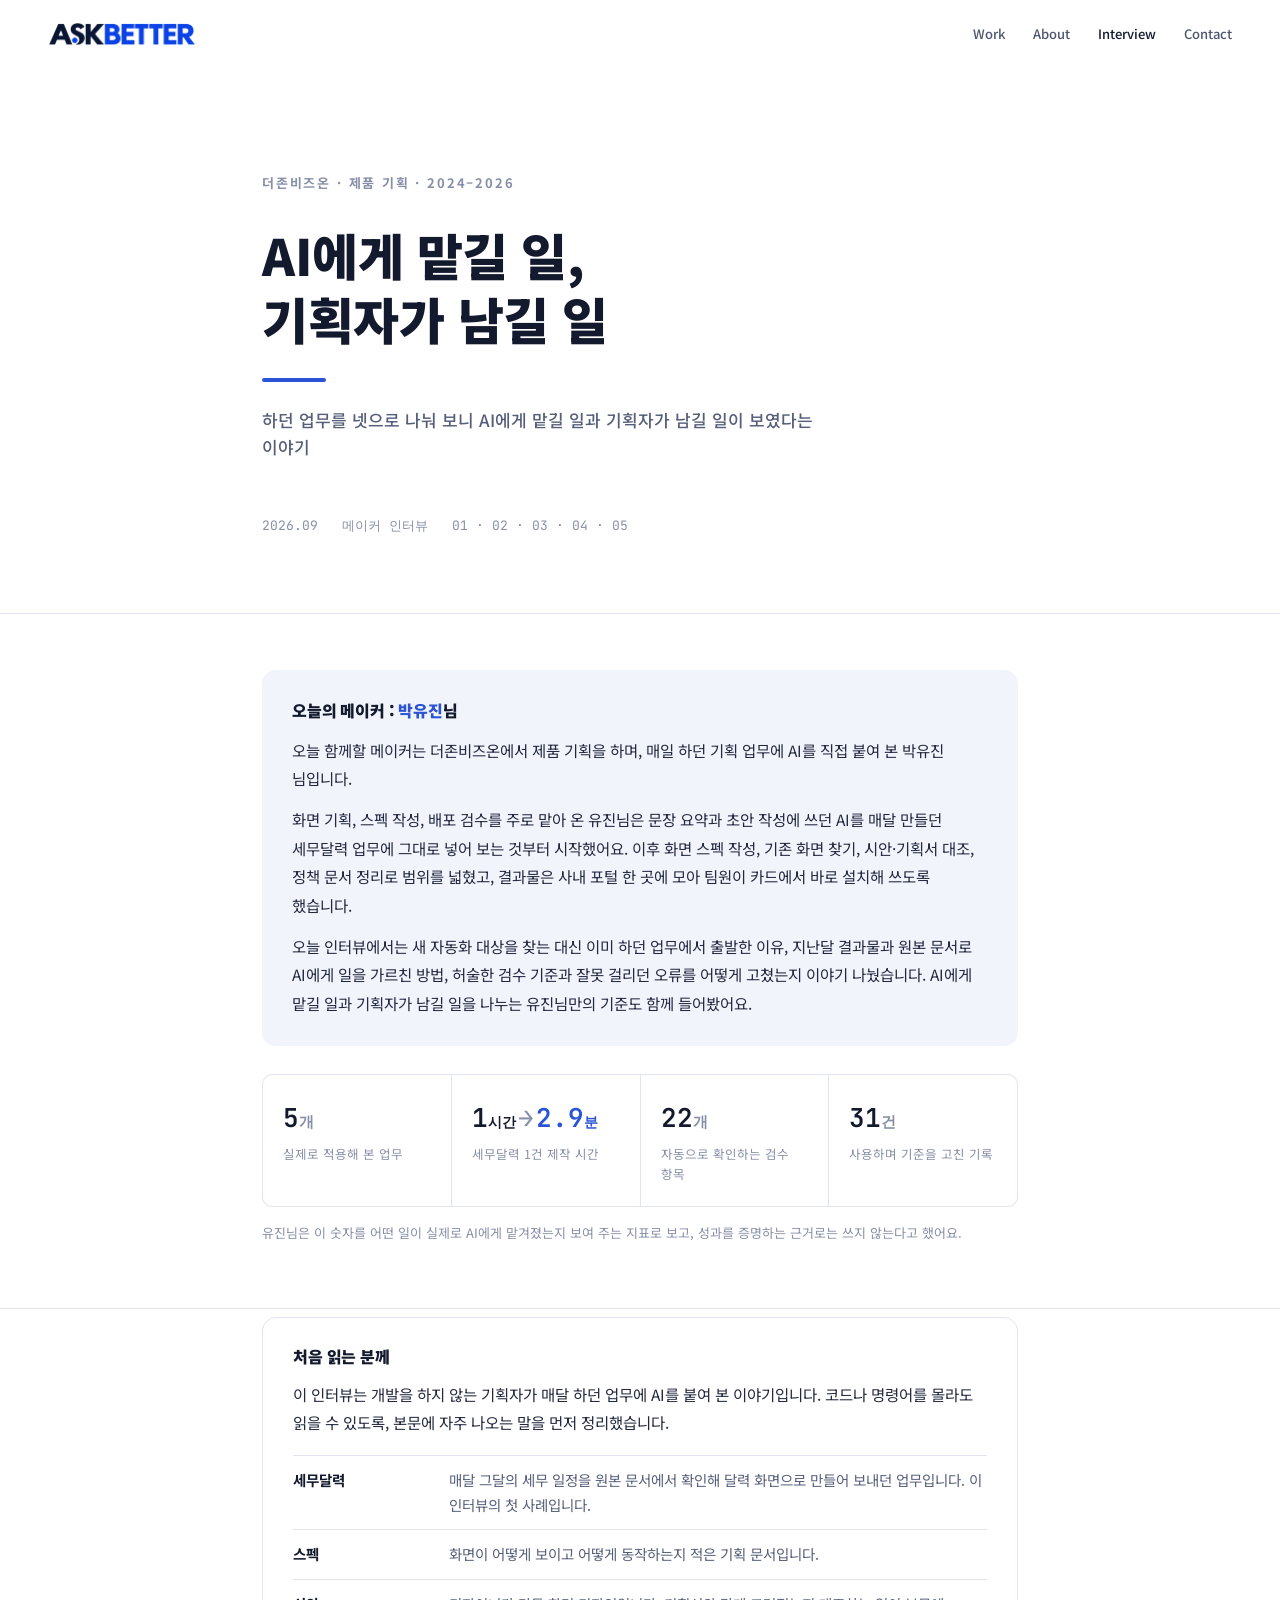
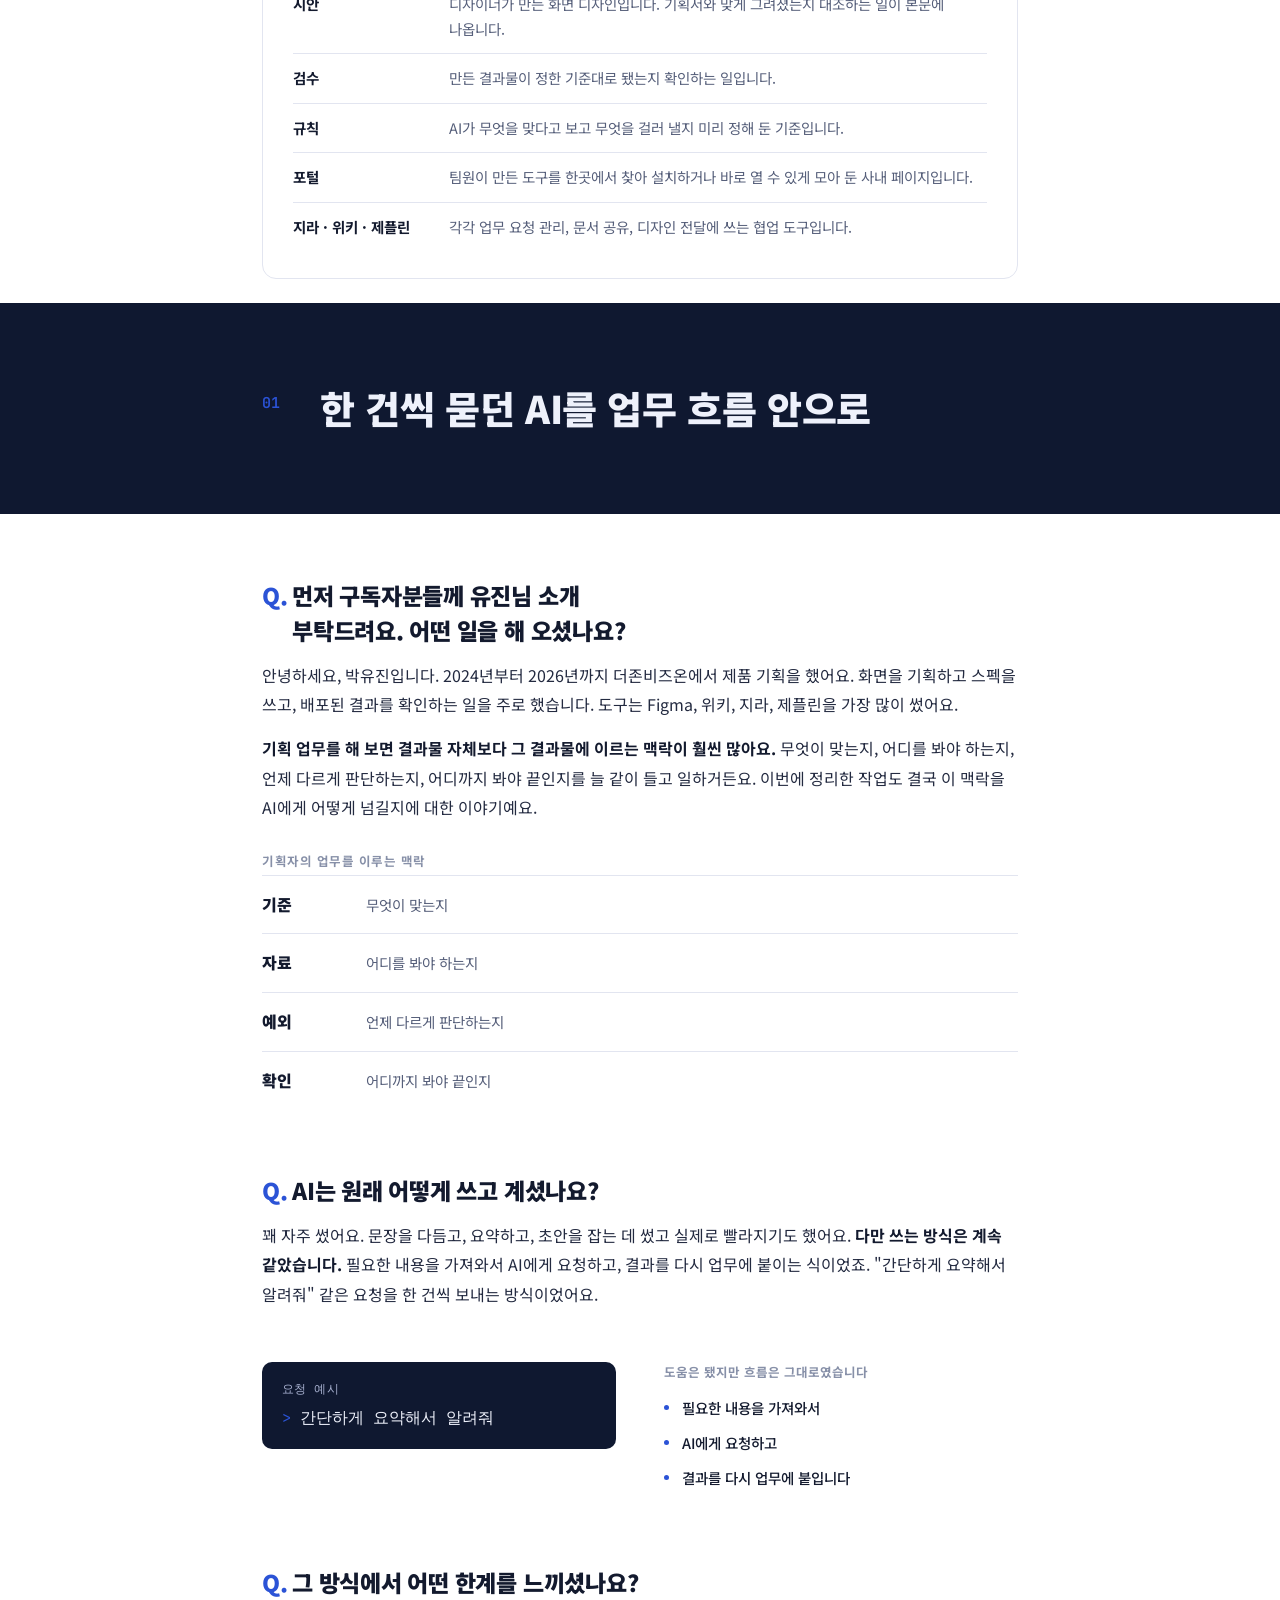
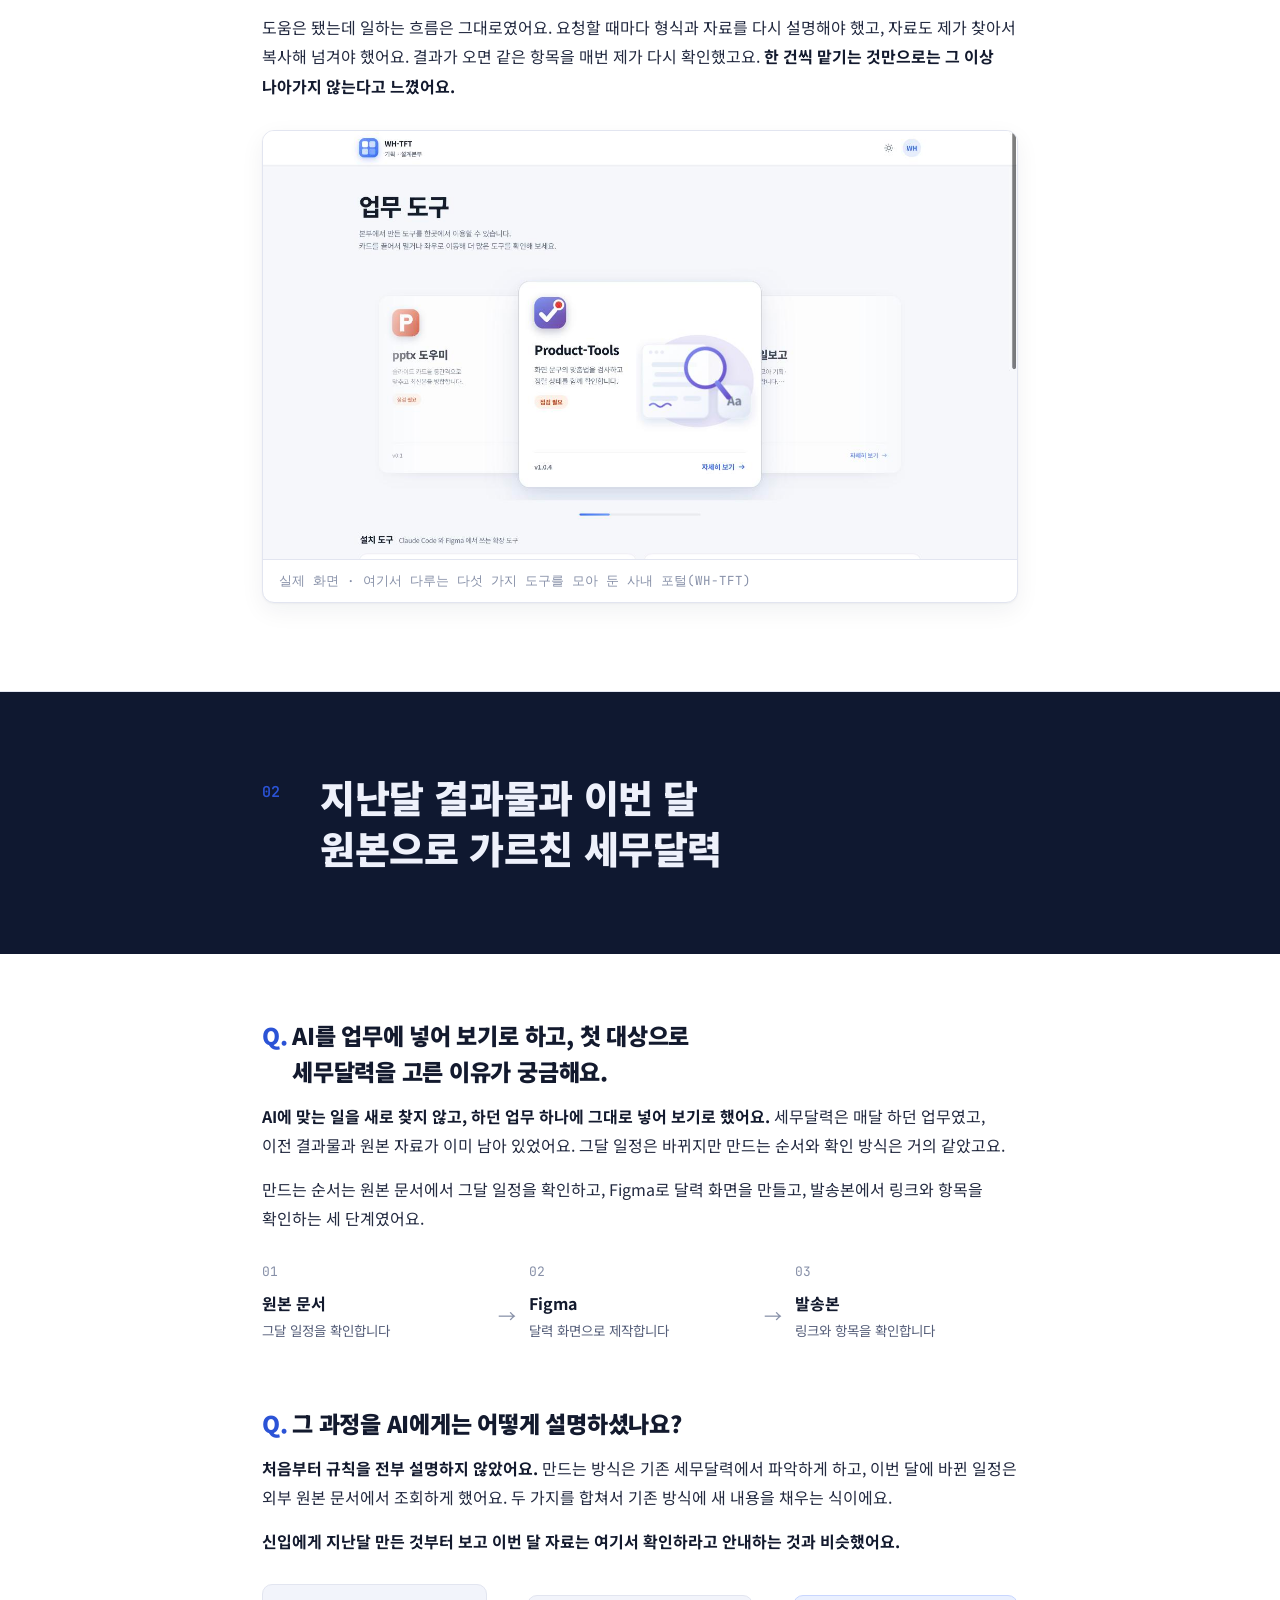
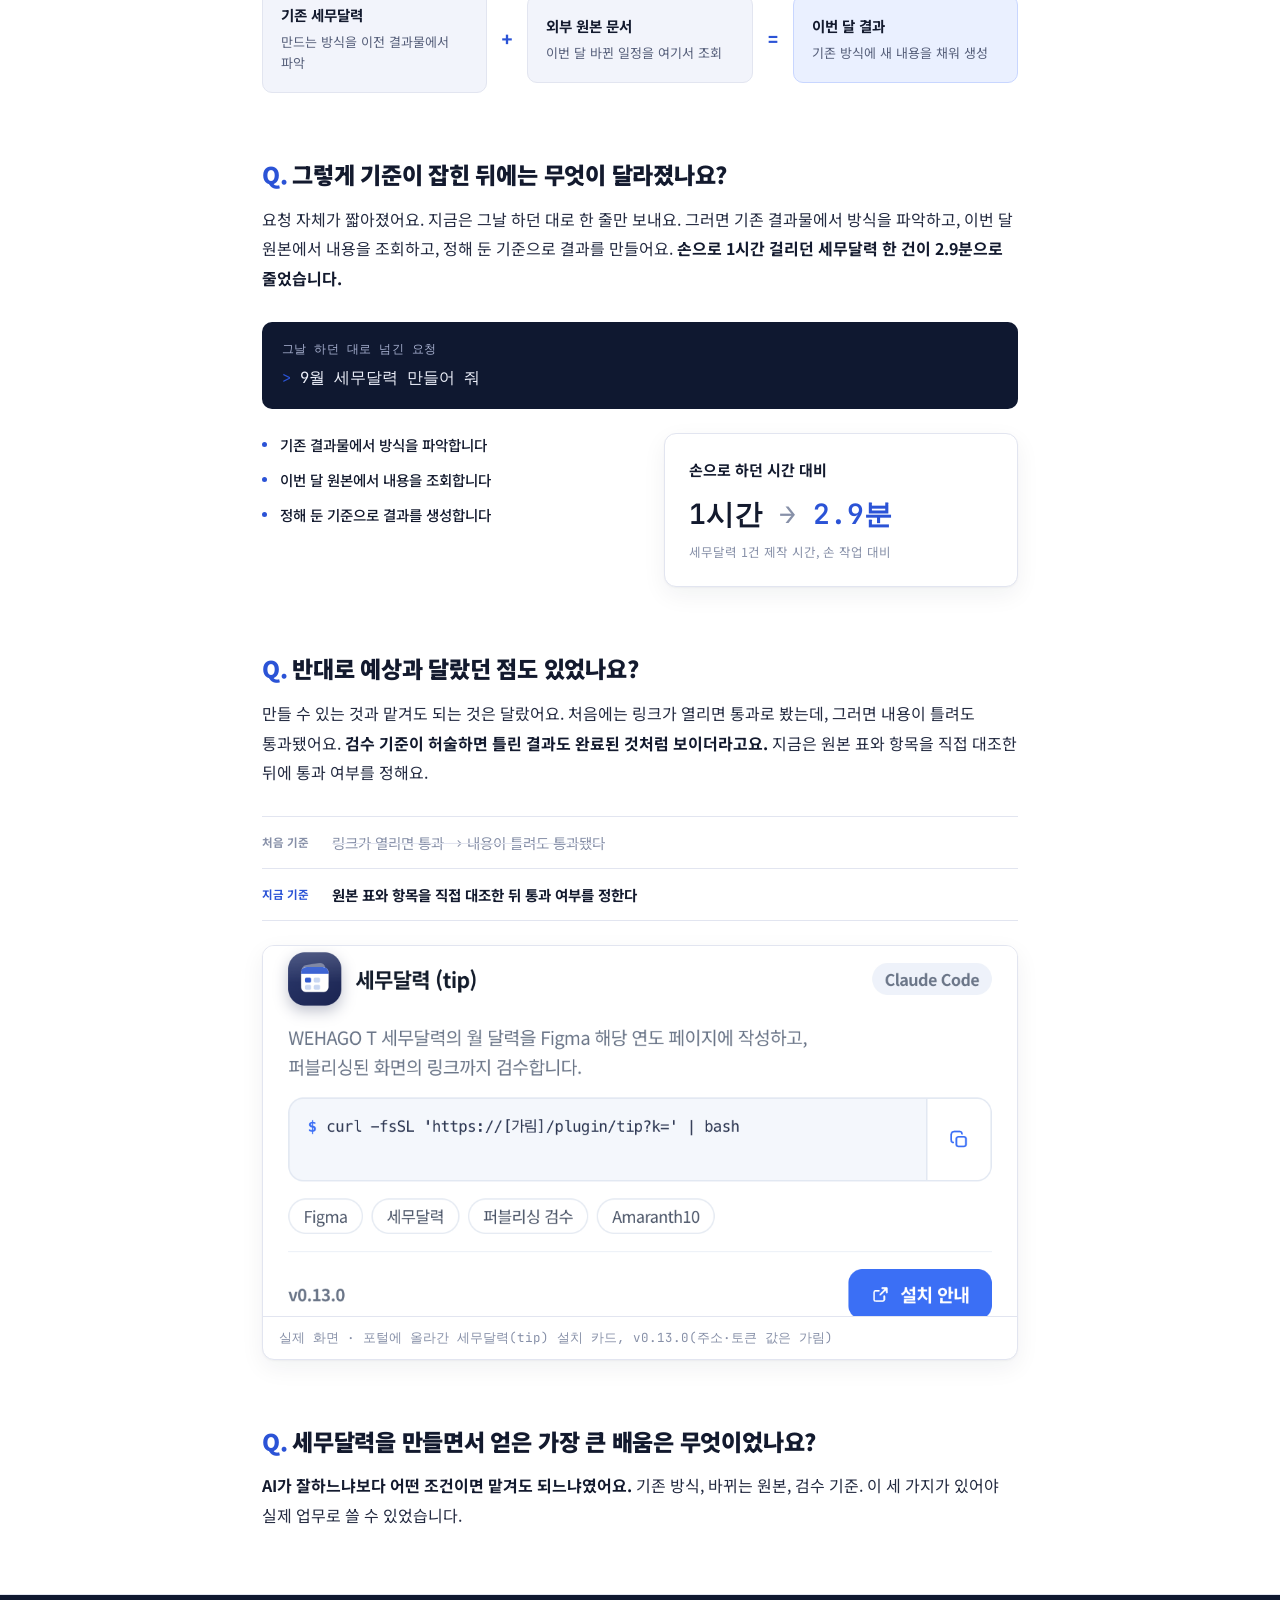
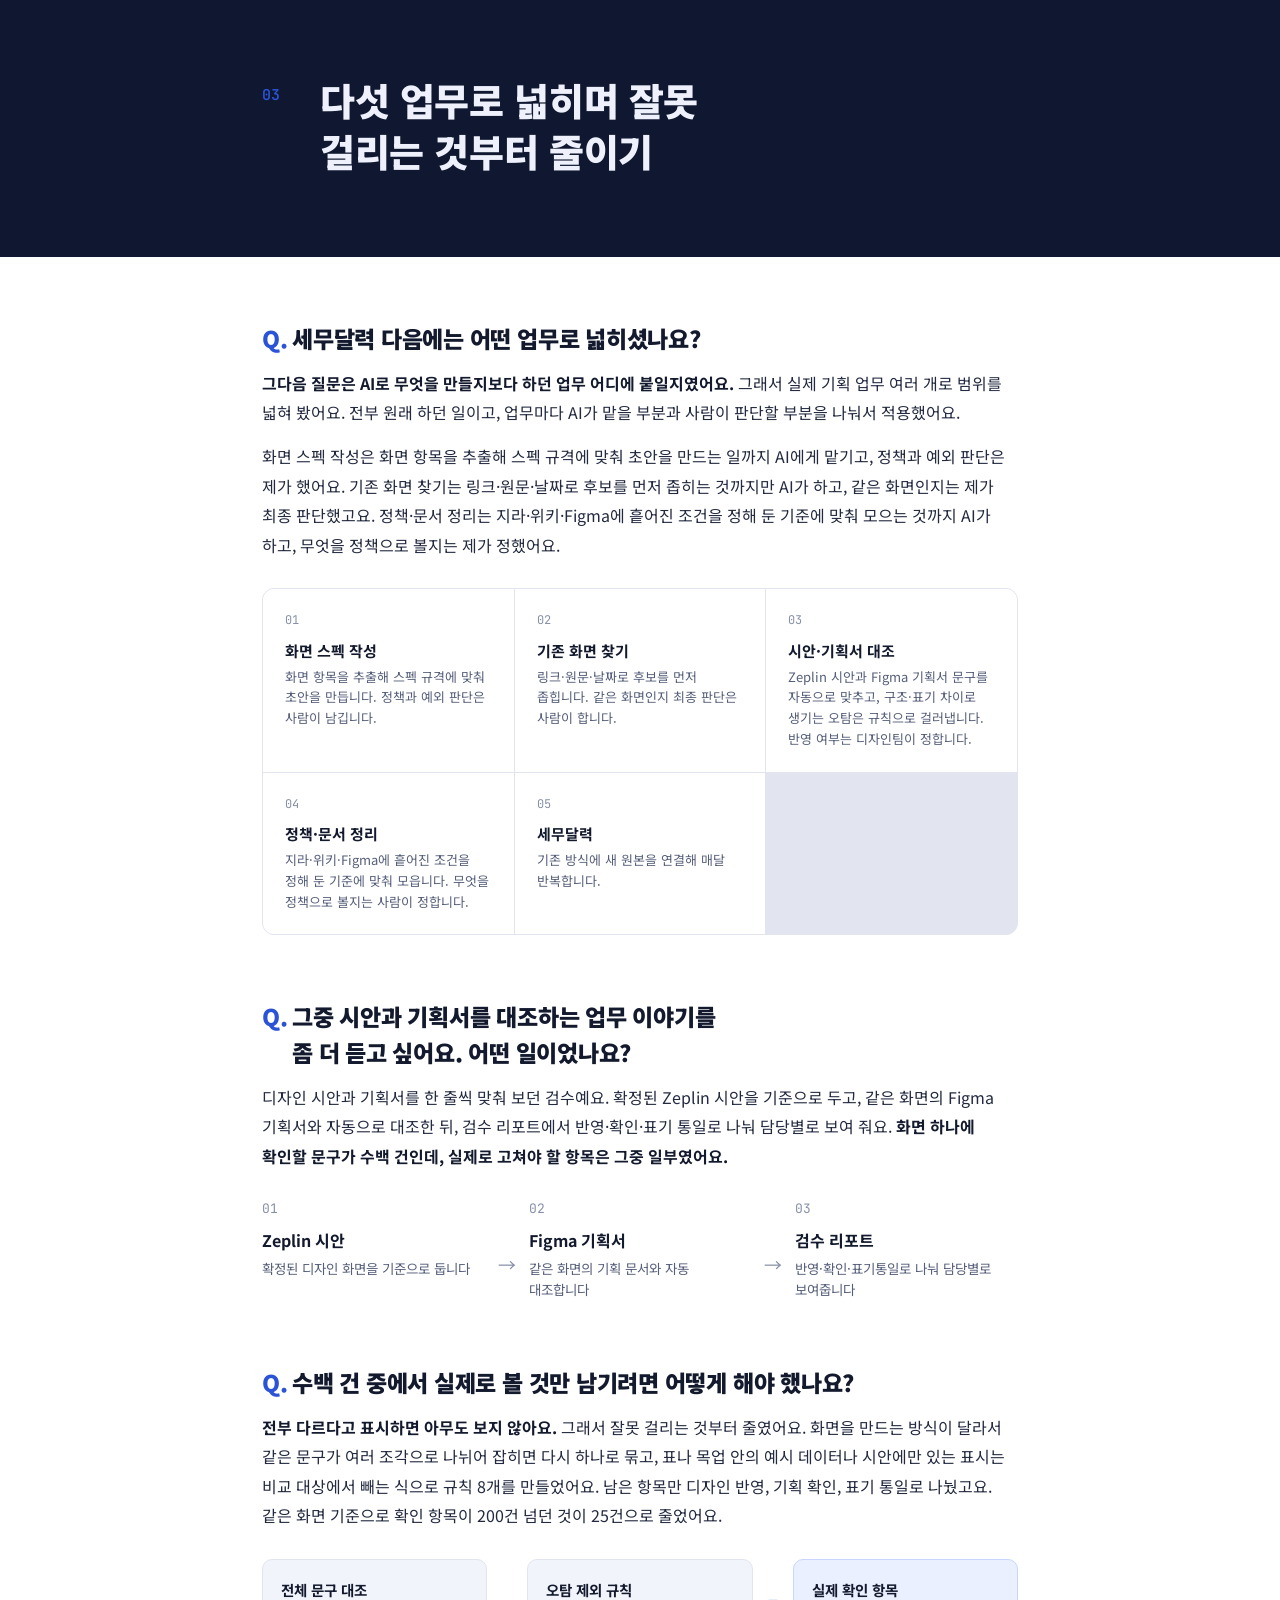
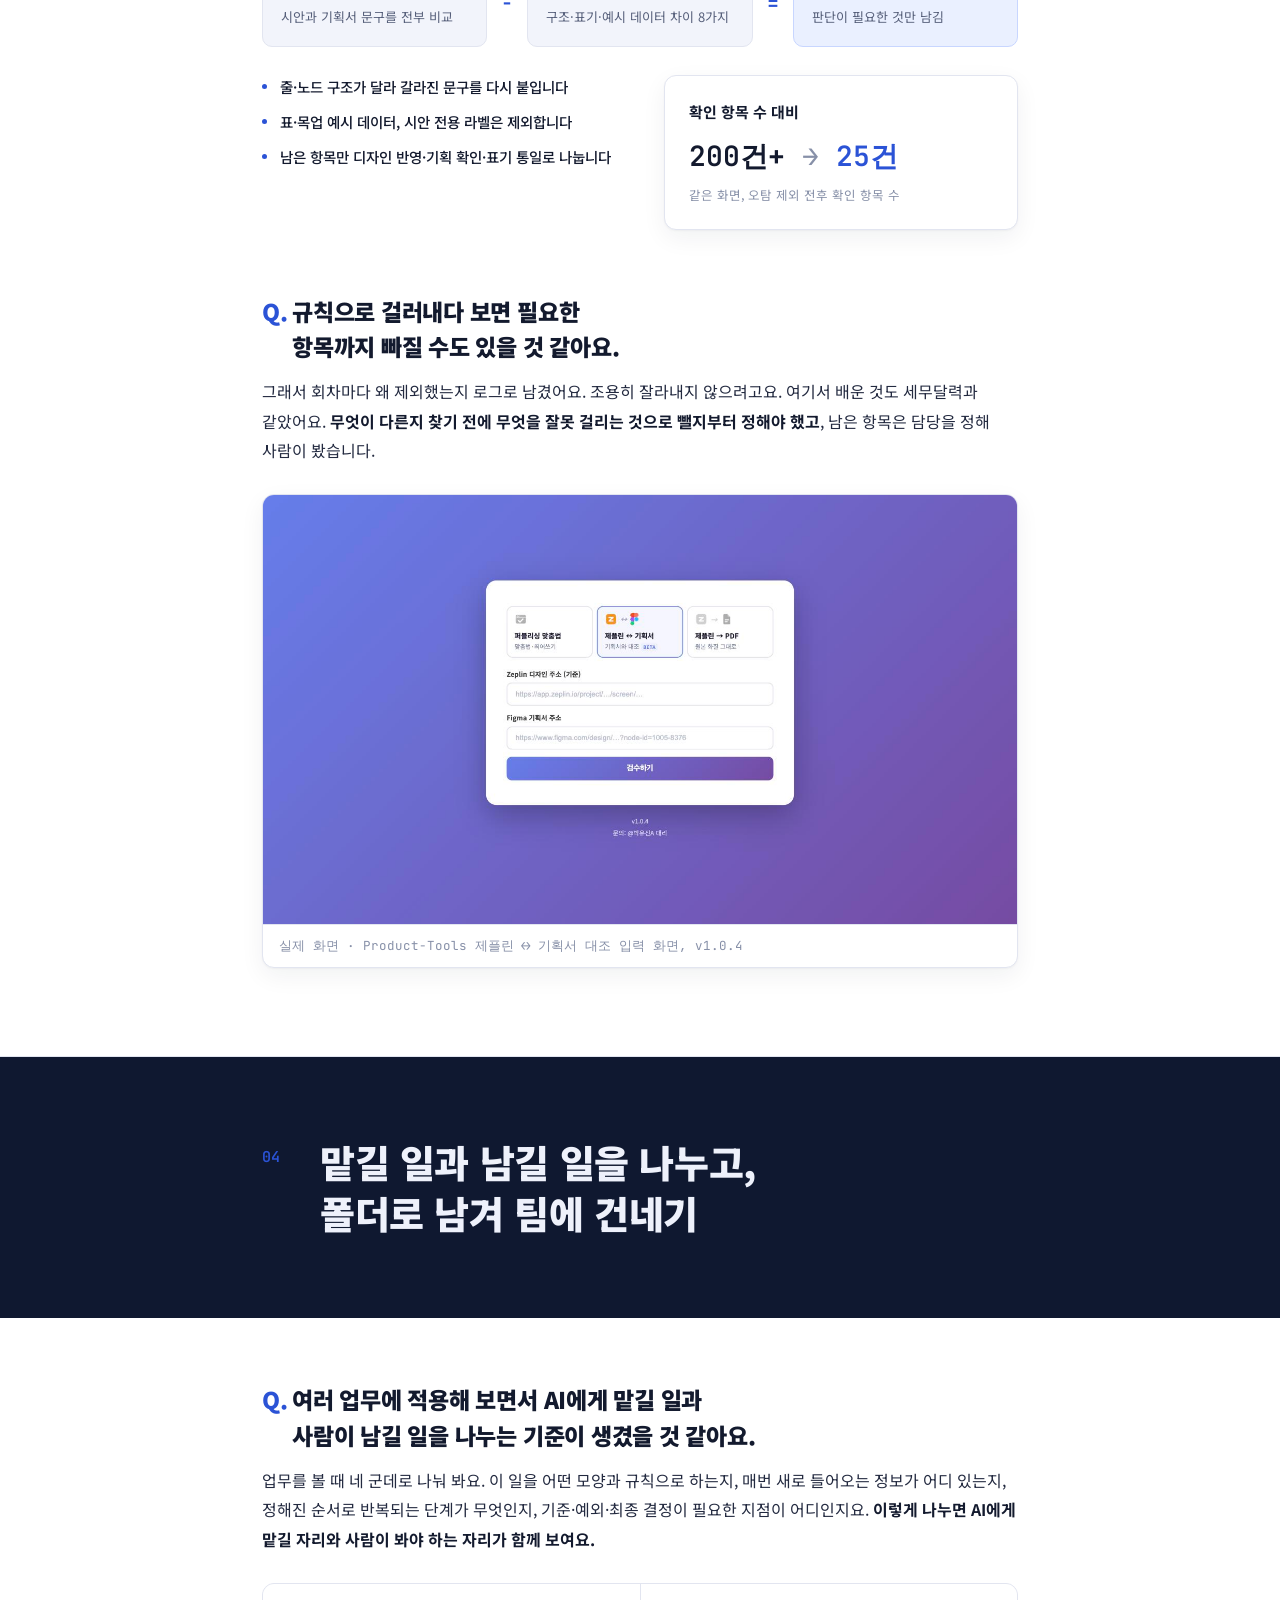
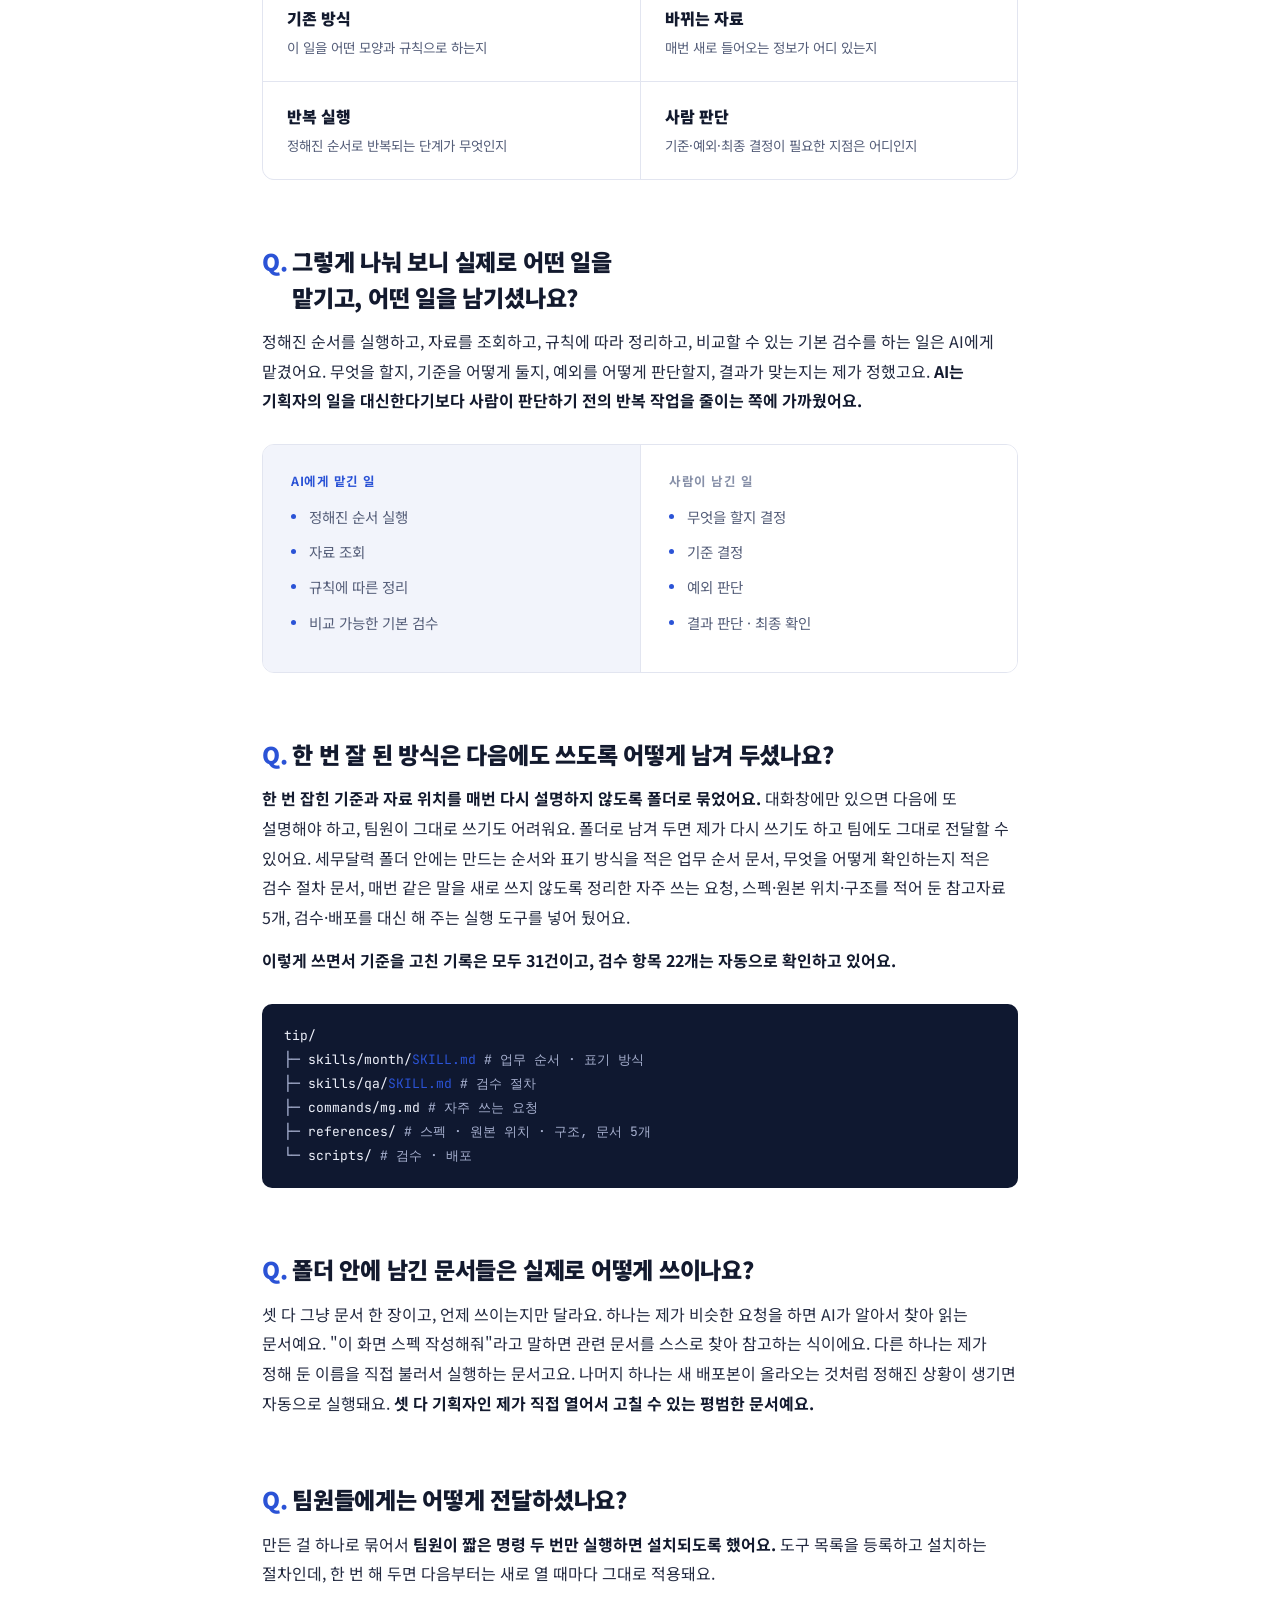
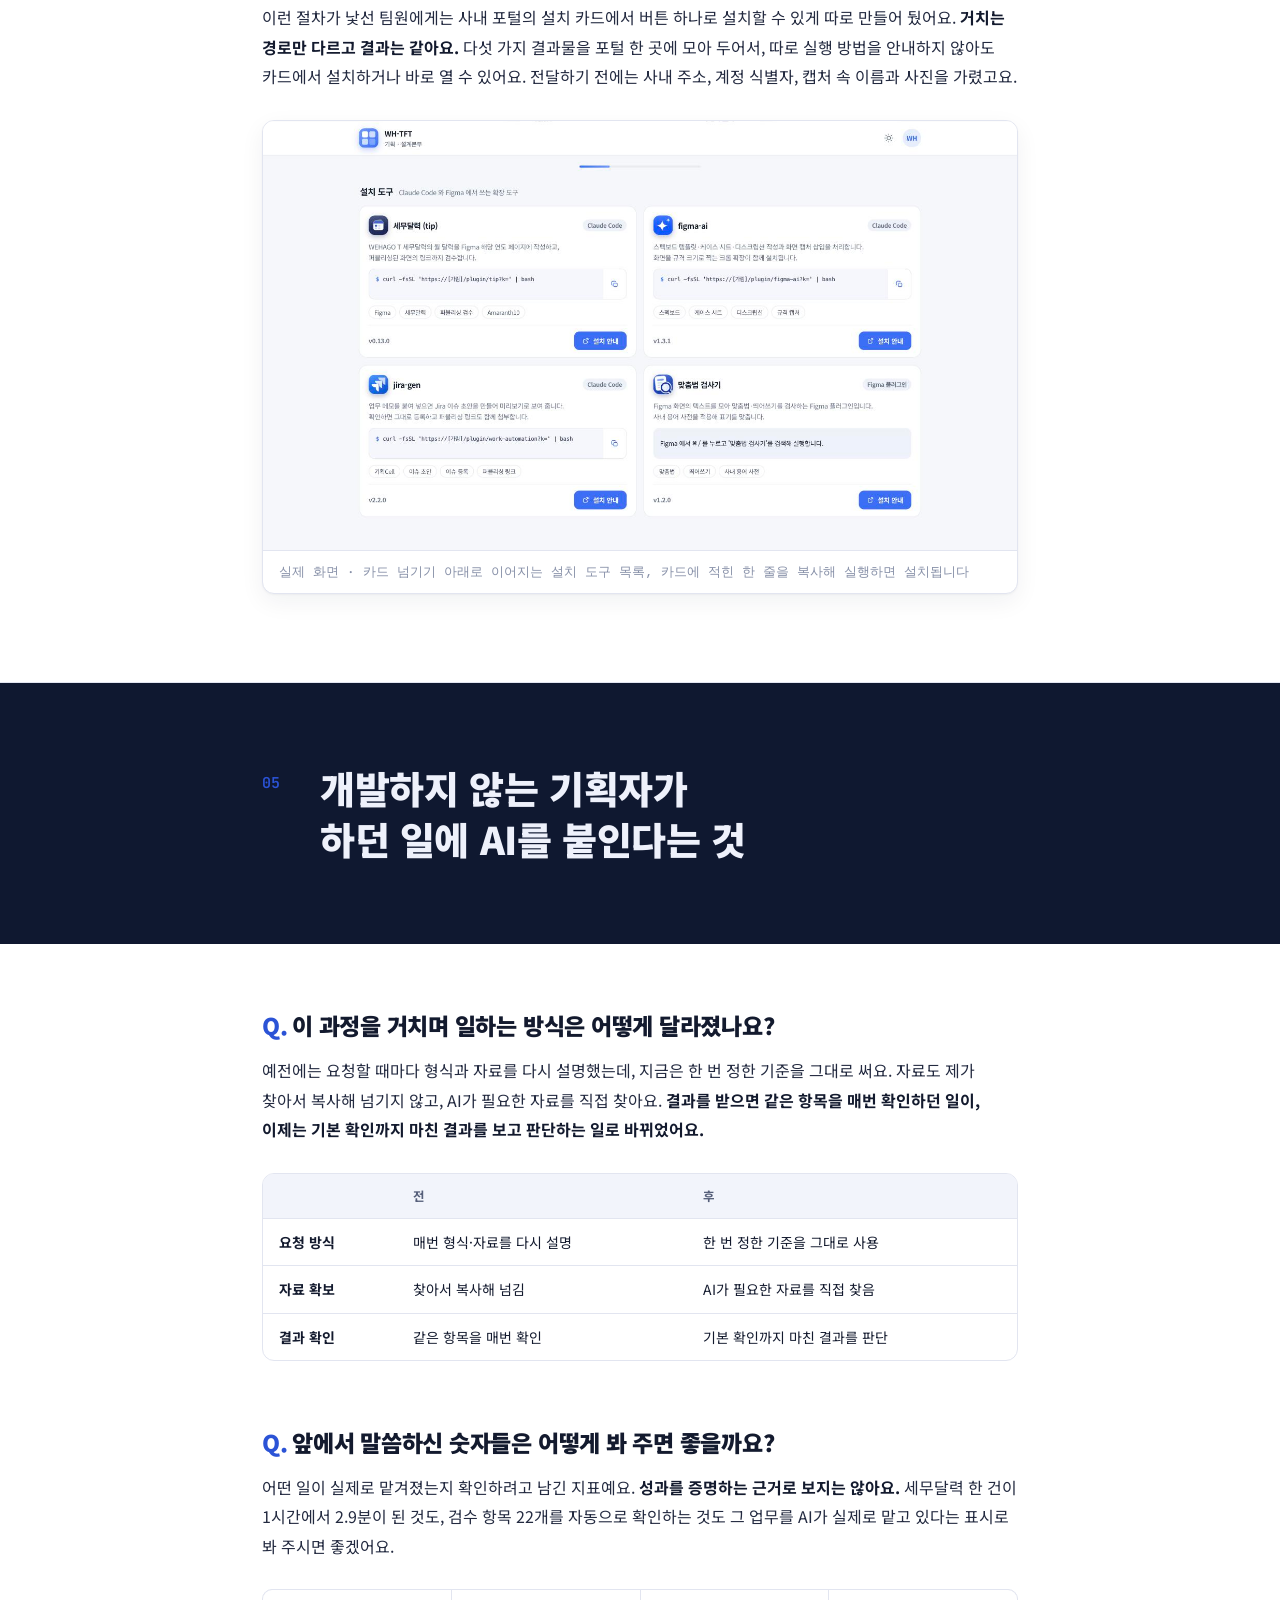
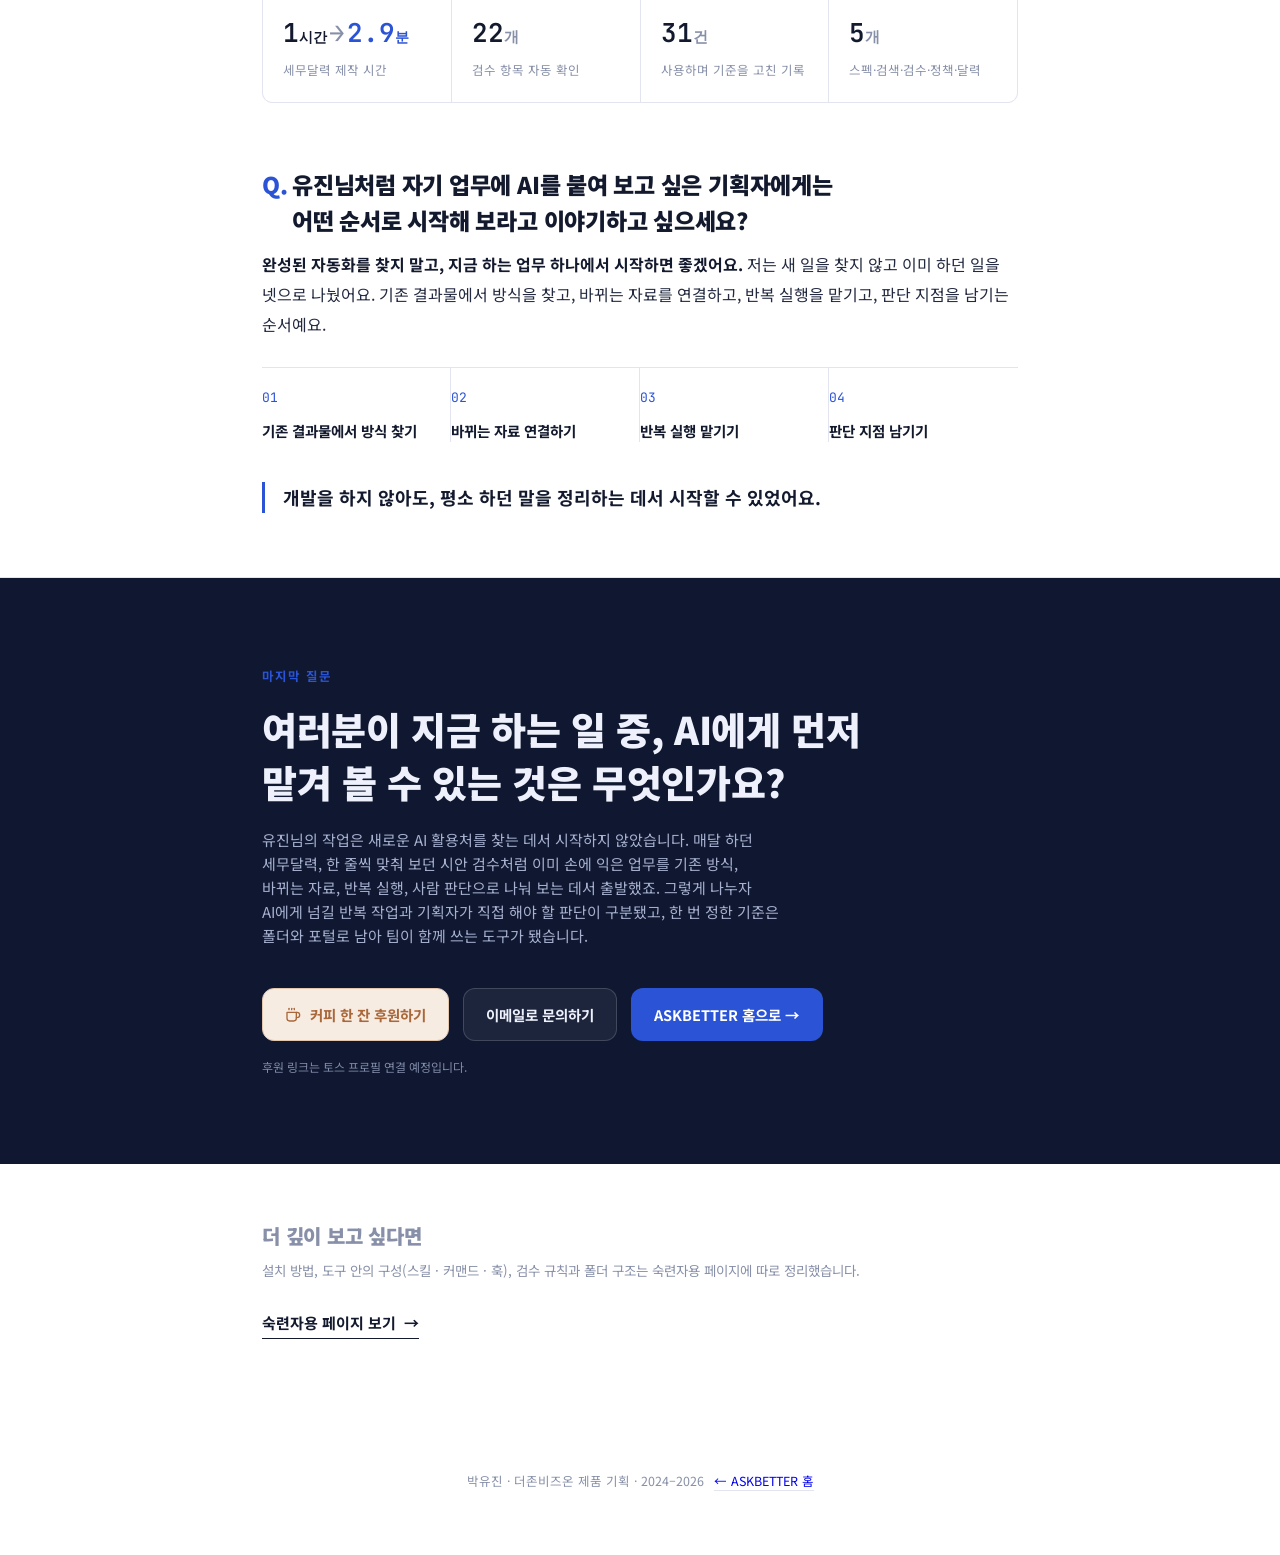
==== case-study.html @ 4758bbd9 "인터뷰·심화 페이지 헤더를 메인과 같은 공용 헤더로 교체 하위 페이지 헤더에 Interview 항목이 빠지고 Work가 링크 기본색(파랑)으로 보이던 문제를 고친다. 헤더 스타일은" ====
<!doctype html>
<html lang="ko" data-site-title="story.title">
<head>
<meta charset="utf-8">
<meta name="viewport" content="width=device-width, initial-scale=1">
<title>AI Workflow Interview · ASKBETTER</title>
<link rel="icon" href="assets/brand/favicon.ico" sizes="any">
<link rel="icon" type="image/png" sizes="32x32" href="assets/brand/favicon-32.png">
<link rel="icon" type="image/svg+xml" href="assets/brand/favicon.svg">
<link rel="apple-touch-icon" href="assets/brand/favicon-180.png">
<style>
  @import url('https://fonts.googleapis.com/css2?family=Noto+Sans+KR:wght@400;500;700;900&family=JetBrains+Mono:wght@400;500;600&display=swap');

  :root{
    --bg:#ffffff;
    --bg-tint:#f2f4fb;
    --surface:#ffffff;
    --ink:#131a2e;
    --ink-soft:#565f7a;
    --ink-faint:#8790a8;
    --line:#e2e5f0;
    --navy:#0f1830;
    --navy-surface:#16213f;
    --navy-ink:#eef1fb;
    --navy-ink-soft:#a7b0cf;
    --accent:#2b53d6;
    --accent-ink:#2b53d6;
    --accent-soft:#eaf0ff;
    --accent-line:#c8d6ff;
    --good:#1f7a52;
    --coffee:#a9673a;
    --coffee-soft:#f7ece2;
    --coffee-line:#e3c6ae;
    --shadow: 0 1px 2px rgba(19,26,46,0.04), 0 8px 24px rgba(19,26,46,0.06);
  }
  /* 발표 자료는 다크모드를 쓰지 않음 — 라이트 팔레트로 고정 */

  *{box-sizing:border-box;}
  html{background:var(--bg);}
  body{
    background:var(--bg);
    color:var(--ink);
    font-family:'Noto Sans KR', -apple-system, BlinkMacSystemFont, sans-serif;
    line-height:1.6;
    margin:0;
    word-break:keep-all;
    overflow-wrap:break-word;
  }
  h1,h2,h3{
    font-family:'Noto Sans KR', sans-serif;
    font-weight:900;
    letter-spacing:-0.01em;
    text-wrap:balance;
    margin:0;
    color:var(--ink);
  }
  p{margin:0;}
  .mono{
    font-family:'JetBrains Mono', ui-monospace, monospace;
    font-variant-numeric: tabular-nums;
  }

  .wrap{max-width:1040px; margin:0 auto; padding:0 32px;}
  @media (max-width:640px){ .wrap{padding:0 20px;} }

  .eyebrow{
    font-size:12.5px;
    font-weight:700;
    letter-spacing:0.08em;
    color:var(--accent-ink);
    text-transform:uppercase;
  }
  .eyebrow.on-dark{ color:var(--accent-ink); }

  /* ---------- Cover ---------- */
  .cover{
    padding:104px 0 76px;
    border-bottom:1px solid var(--line);
  }
  .cover .brand{
    font-size:13px; font-weight:700; letter-spacing:0.14em;
    color:var(--ink-faint); margin-bottom:28px;
  }
  .cover h1{
    font-size:clamp(32px, 5vw, 50px);
    line-height:1.28;
    max-width:820px;
  }
  .cover .rule{
    width:64px; height:4px; background:var(--accent); margin:28px 0 24px; border-radius:2px;
  }
  .cover .sub{
    font-size:17px; color:var(--ink-soft); max-width:560px; font-weight:500;
  }
  .cover .meta{
    margin-top:56px; display:flex; gap:24px; font-size:13px; color:var(--ink-faint);
    font-family:'JetBrains Mono', monospace;
  }

  .stat-strip{
    margin-top:44px; display:grid; grid-template-columns:repeat(4,1fr); gap:1px;
    background:var(--line); border:1px solid var(--line); border-radius:10px; overflow:hidden;
  }
  .stat{
    background:var(--surface); padding:22px 20px;
  }
  .stat .n{ font-family:'JetBrains Mono', monospace; font-size:26px; font-weight:600; color:var(--ink); }
  .stat .n .arrow{ color:var(--ink-faint); font-weight:400; margin:0 2px; }
  .stat .n .to{ color:var(--accent-ink); }
  .stat .l{ margin-top:6px; font-size:12.5px; color:var(--ink-faint); }
  @media (max-width:760px){ .stat-strip{ grid-template-columns:1fr 1fr; } }

  .caveat{
    margin-top:16px; font-size:13px; color:var(--ink-faint); font-style:normal;
  }

  .context-list{ border-top:1px solid var(--line); }
  .context-row{
    display:grid; grid-template-columns:88px 1fr; gap:16px;
    padding:16px 0; border-bottom:1px solid var(--line); align-items:baseline;
  }
  .context-row .k{ font-weight:900; font-size:16px; }
  .context-row .v{ color:var(--ink-soft); font-size:14.5px; }

  /* ---------- Chapter divider ---------- */
  .chapter{
    background:var(--navy); color:var(--navy-ink);
    padding:80px 0;
  }
  .chapter .wrap{ display:grid; grid-template-columns:auto 1fr; gap:40px; align-items:start; }
  .chapter .num{
    font-family:'JetBrains Mono', monospace; font-size:15px; font-weight:600;
    color:var(--accent-ink); padding-top:8px;
  }
  .chapter h2{
    color:var(--navy-ink); font-size:clamp(26px,3.6vw,38px); line-height:1.34; max-width:700px;
  }
  .chapter .sub{
    margin-top:16px; color:var(--navy-ink-soft); font-size:15px; max-width:560px; font-weight:500;
  }
  @media (max-width:640px){ .chapter .wrap{ grid-template-columns:1fr; gap:12px; } }

  /* ---------- Section (content) ---------- */
  .section{ padding:64px 0; border-bottom:1px solid var(--line); }
  .section .kicker{ font-size:12.5px; font-weight:700; color:var(--ink-faint); letter-spacing:0.04em; margin-bottom:12px; }
  .section h3{ font-size:23px; max-width:640px; margin-bottom:12px; }
  .section .lede{ font-size:15px; color:var(--ink-soft); max-width:580px; margin-bottom:36px; }

  .cols-2{ display:grid; grid-template-columns:1fr 1fr; gap:48px; }
  .cols-3{ display:grid; grid-template-columns:repeat(3,1fr); gap:24px; }
  @media (max-width:760px){ .cols-2, .cols-3{ grid-template-columns:1fr; gap:28px; } }

  .bullets{ list-style:none; padding:0; margin:0; }
  .bullets li{
    position:relative; padding-left:18px; margin-bottom:12px; font-size:14.5px; color:var(--ink-soft);
  }
  .bullets li::before{
    content:''; position:absolute; left:0; top:9px; width:5px; height:5px; border-radius:50%;
    background:var(--accent);
  }
  .bullets.strong li{ color:var(--ink); font-weight:500; }

  .card{
    background:var(--surface); border:1px solid var(--line); border-radius:12px; padding:24px;
    box-shadow:var(--shadow);
  }
  .card .h{ font-weight:700; font-size:15px; margin-bottom:10px; }

  /* process flow */
  .flow{ display:flex; align-items:stretch; gap:0; margin:8px 0 8px; }
  .flow-step{ flex:1; }
  .flow-step .idx{ font-family:'JetBrains Mono',monospace; color:var(--ink-faint); font-size:13px; }
  .flow-step .t{ font-weight:700; font-size:16px; margin:8px 0 4px; }
  .flow-step .d{ font-size:13.5px; color:var(--ink-soft); }
  .flow-arrow{ display:flex; align-items:center; justify-content:center; width:44px; color:var(--ink-faint); font-size:18px; padding-top:28px; }
  @media (max-width:640px){
    .flow{ flex-direction:column; gap:16px; }
    .flow-arrow{ display:none; }
  }

  /* formula */
  .formula{ display:flex; align-items:center; gap:14px; margin:28px 0; }
  .formula .box{ flex:1; background:var(--bg-tint); border:1px solid var(--line); border-radius:10px; padding:18px; }
  .formula .box .t{ font-weight:700; font-size:14.5px; margin-bottom:6px; }
  .formula .box .d{ font-size:13px; color:var(--ink-soft); }
  .formula .op{ font-family:'JetBrains Mono',monospace; font-size:20px; color:var(--accent-ink); font-weight:600; }
  .formula .box.result{ background:var(--accent-soft); border-color:var(--accent-line); }
  @media (max-width:760px){ .formula{ flex-direction:column; align-items:stretch; } .formula .op{ text-align:center; } }

  /* terminal-style request */
  .prompt{
    background:var(--navy); border-radius:10px; padding:18px 20px; margin:24px 0;
  }
  .prompt .label{ font-family:'JetBrains Mono',monospace; font-size:11.5px; color:var(--navy-ink-soft); margin-bottom:8px; letter-spacing:0.04em; }
  .prompt .cmd{ font-family:'JetBrains Mono',monospace; font-size:15.5px; color:var(--navy-ink); }
  .prompt .cmd::before{ content:'> '; color:var(--accent-ink); }

  /* before/after criteria */
  .criteria{ margin:20px 0; }
  .crit-row{ display:flex; align-items:center; gap:14px; padding:14px 0; border-top:1px solid var(--line); }
  .crit-row:last-child{ border-bottom:1px solid var(--line); }
  .crit-row .lbl{ font-size:11.5px; font-weight:700; color:var(--ink-faint); width:56px; flex-shrink:0; }
  .crit-row .val{ font-size:14.5px; }
  .crit-row.before .val{ color:var(--ink-faint); text-decoration:line-through; text-decoration-color:var(--line); }
  .crit-row.after .val{ color:var(--ink); font-weight:700; }
  .crit-row.after .lbl{ color:var(--accent-ink); }


  /* application grid */
  .app-grid{ display:grid; grid-template-columns:repeat(3,1fr); gap:1px; background:var(--line); border:1px solid var(--line); border-radius:12px; overflow:hidden; }
  .app-cell{ background:var(--surface); padding:22px; }
  .app-cell .idx{ font-family:'JetBrains Mono',monospace; font-size:12px; color:var(--ink-faint); }
  .app-cell .t{ font-weight:700; font-size:15px; margin:8px 0 4px; }
  .app-cell .d{ font-size:13px; color:var(--ink-soft); }
  @media (max-width:760px){ .app-grid{ grid-template-columns:1fr 1fr; } }
  @media (max-width:480px){ .app-grid{ grid-template-columns:1fr; } }

  /* quadrant */
  .quad{ display:grid; grid-template-columns:1fr 1fr; gap:1px; background:var(--line); border:1px solid var(--line); border-radius:12px; overflow:hidden; }
  .quad-cell{ background:var(--surface); padding:22px 24px; }
  .quad-cell .t{ font-weight:900; font-size:16px; margin-bottom:6px; }
  .quad-cell .d{ font-size:13.5px; color:var(--ink-soft); }
  @media (max-width:640px){ .quad{ grid-template-columns:1fr; } }

  /* AI vs human split */
  .split{ display:grid; grid-template-columns:1fr 1fr; border:1px solid var(--line); border-radius:12px; overflow:hidden; }
  .split > div{ padding:26px 28px; }
  .split .ai{ background:var(--bg-tint); }
  .split .human{ background:var(--surface); border-left:1px solid var(--line); }
  .split .h{ font-size:12.5px; font-weight:700; letter-spacing:0.04em; color:var(--ink-faint); margin-bottom:14px; }
  .split .h.accent{ color:var(--accent-ink); }
  @media (max-width:640px){ .split{ grid-template-columns:1fr; } .split .human{ border-left:none; border-top:1px solid var(--line); } }

  /* file tree */
  .tree{
    background:var(--navy); color:var(--navy-ink); border-radius:10px; padding:20px 22px;
    font-family:'JetBrains Mono',monospace; font-size:13px; line-height:1.85; overflow-x:auto;
  }
  .tree .dim{ color:var(--navy-ink-soft); }
  .tree .hi{ color:var(--accent-ink); }

  /* steps 1-4 summary */
  .steps{ display:grid; grid-template-columns:repeat(4,1fr); gap:0; border-top:1px solid var(--line); }
  .step{ padding:20px 20px 0 0; border-right:1px solid var(--line); }
  .step:last-child{ border-right:none; }
  .step .n{ font-family:'JetBrains Mono',monospace; color:var(--accent-ink); font-size:13px; }
  .step .t{ font-weight:700; font-size:14.5px; margin-top:10px; }
  @media (max-width:760px){ .steps{ grid-template-columns:1fr 1fr; row-gap:24px; } .step{ border-right:none; } }

  /* closing */
  .closing{ background:var(--navy); color:var(--navy-ink); padding:88px 0; }
  .closing h2{ color:var(--navy-ink); font-size:clamp(26px,4vw,38px); line-height:1.4; max-width:760px; }
  .closing .sub{ margin-top:20px; color:var(--navy-ink-soft); font-size:15px; max-width:520px; }

  /* appendix */
  /* 처음 읽는 분께: 입문자용 안내와 용어 풀이 */
  .primer{ padding:8px 0 24px; }
  .primer .box{ border:1px solid var(--line); border-radius:14px; padding:26px 30px; }
  .primer h2{ font-size:16px; font-weight:900; margin-bottom:10px; }
  .primer .lead{ font-size:15.5px; line-height:1.85; color:#232a40; margin:0 0 18px; }
  .primer .terms{ border-top:1px solid var(--line); }
  .primer .term{ display:grid; grid-template-columns:140px 1fr; gap:16px; padding:12px 0; border-bottom:1px solid var(--line); font-size:14.5px; line-height:1.7; }
  .primer .term:last-child{ border-bottom:none; }
  .primer .term .k{ font-weight:700; color:var(--ink); }
  .primer .term .v{ color:var(--ink-soft); }
  @media (max-width:640px){ .primer .box{ padding:22px 20px; } .primer .term{ grid-template-columns:1fr; gap:2px; } }
  .appendix .go{ display:inline-flex; gap:8px; font-size:15px; font-weight:700; color:var(--ink); text-decoration:none; border-bottom:1px solid var(--ink); padding-bottom:3px; }
  .appendix{ padding:56px 0 96px; }
  .appendix h2{ font-size:20px; color:var(--ink-faint); margin-bottom:8px; }
  .appendix .lede{ font-size:13.5px; color:var(--ink-faint); margin-bottom:28px; }
  details{
    border-top:1px solid var(--line); padding:16px 0;
  }
  details:last-of-type{ border-bottom:1px solid var(--line); }
  summary{
    cursor:pointer; font-weight:700; font-size:14.5px; color:var(--ink-soft);
    list-style:none; display:flex; justify-content:space-between; align-items:center;
  }
  summary::-webkit-details-marker{ display:none; }
  summary::after{ content:'+'; font-family:'JetBrains Mono',monospace; color:var(--ink-faint); font-size:16px; }
  details[open] summary::after{ content:'–'; }
  details[open] summary{ color:var(--ink); }
  .details-body{ padding-top:16px; font-size:13.5px; color:var(--ink-soft); }
  .details-body .row{ display:flex; gap:16px; padding:8px 0; }
  .details-body .row .k{ font-family:'JetBrains Mono',monospace; font-size:12.5px; color:var(--ink-faint); width:120px; flex-shrink:0; }

  /* real screenshots / demo */
  .shot{
    border:1px solid var(--line); border-radius:12px; overflow:hidden;
    box-shadow:var(--shadow); margin:24px 0; background:var(--surface);
  }
  .shot img{ display:block; width:100%; height:auto; }
  .shot .cap{
    padding:11px 16px; font-size:12.5px; color:var(--ink-faint);
    border-top:1px solid var(--line); font-family:'JetBrains Mono',monospace;
  }


  footer.pagefoot{ padding:36px 0 64px; font-size:12.5px; color:var(--ink-faint); display:flex; justify-content:space-between; flex-wrap:wrap; gap:10px; }

  
  /* ---------- Closing CTA row ---------- */
  .cta-row{ margin-top:40px; display:flex; flex-wrap:wrap; gap:14px; }
  .cta{
    display:inline-flex; align-items:center; gap:9px; padding:14px 22px; border-radius:12px;
    font-weight:700; font-size:14.5px; text-decoration:none; border:1px solid transparent;
  }
  .cta.coffee{ background:var(--coffee-soft); color:var(--coffee); border-color:var(--coffee-line); }
  .cta.coffee svg{ width:16px; height:16px; }
  .cta.coffee:hover{ background:#f1ded0; }
  .cta.mail{ background:rgba(255,255,255,0.06); color:var(--navy-ink); border-color:rgba(255,255,255,0.16); }
  .cta.mail:hover{ background:rgba(255,255,255,0.1); }
  .cta.home{ background:var(--accent); color:#fff; }
  .cta.home:hover{ background:#2444b8; }
  .closing .note{ margin-top:16px; font-size:12px; color:var(--navy-ink-soft); opacity:0.75; }

  @media (prefers-reduced-motion: no-preference){
    .fade-in{ animation: fadeIn 0.5s ease-out both; }
    @keyframes fadeIn{ from{ opacity:0; transform:translateY(6px);} to{ opacity:1; transform:none; } }
  }

  /* narrow reading column */
  .wrap.narrow{ max-width:820px; }

  /* maker intro */
  .maker-sec{ padding:56px 0 64px; border-bottom:1px solid var(--line); }
  .maker{ background:var(--bg-tint); border-radius:14px; padding:28px 30px; }
  .maker h2{ font-size:16px; font-weight:900; margin-bottom:12px; }
  .maker h2 span{ color:var(--accent-ink); }
  .maker p{ font-size:15.5px; line-height:1.85; color:#232a40; margin:0 0 12px; }
  .maker p:last-child{ margin:0; }
  .maker-sec .stat-strip{ margin-top:28px; }
  @media (max-width:640px){ .maker{ padding:22px 20px; } }

  /* Q & A */
  .q{
    font-size:19px; font-weight:900; line-height:1.55; margin:64px 0 14px;
    padding-left:30px; position:relative; max-width:none;
  }
  .q::before{ content:"Q."; position:absolute; left:0; color:var(--accent-ink); }
  .section .wrap > .q:first-child{ margin-top:0; }
  .a p{ font-size:16px; line-height:1.85; color:#232a40; margin:0 0 14px; }
  .a p:last-child{ margin-bottom:0; }
  .a strong{ color:var(--ink); font-weight:700; }
  .a + *:not(.q){ margin-top:28px; }
  @media (max-width:640px){ .q{ font-size:17.5px; margin-top:52px; } .a p{ font-size:15.5px; } }

  /* before/after table */
  .tbl-wrap{ overflow-x:auto; border:1px solid var(--line); border-radius:12px; }
  .tbl-wrap table{ border-collapse:collapse; width:100%; font-size:14px; line-height:1.6; }
  .tbl-wrap th, .tbl-wrap td{ text-align:left; padding:12px 16px; border-bottom:1px solid var(--line); vertical-align:top; }
  .tbl-wrap th{ background:var(--bg-tint); font-size:12.5px; color:var(--ink-soft); font-weight:700; }
  .tbl-wrap tr:last-child td{ border-bottom:0; }
  .tbl-wrap td.nm{ font-weight:700; white-space:nowrap; }

  .endline{ margin-top:40px; font-size:18px; font-weight:700; line-height:1.7; padding-left:18px; border-left:3px solid var(--accent); }
</style>
<link rel="stylesheet" href="assets/nav.css">
</head>
<body>
<article>

  <nav class="nav" id="nav">
    <div class="page">
      <a class="id" href="index.html"><img src="assets/brand/askbetter-logo.svg" alt="ASKBETTER"></a>
      <div class="links">
        <a href="index.html#work" data-site="nav.work">Work</a>
        <a class="opt" href="index.html#about" data-site="nav.about">About</a>
        <a href="case-study.html" data-site-href="story.href" data-site="nav.story" aria-current="page">Interview</a>
        <a href="index.html#contact" data-site="nav.contact">Contact</a>
      </div>
    </div>
  </nav>

  <!-- Cover -->
  <section class="cover">
    <div class="wrap narrow">
      <div class="brand">더존비즈온 · 제품 기획 · 2024–2026</div>
      <h1>AI에게 맡길 일,<br>기획자가 남길 일</h1>
      <div class="rule"></div>
      <p class="sub">하던 업무를 넷으로 나눠 보니 AI에게 맡길 일과 기획자가 남길 일이 보였다는 이야기</p>
      <div class="meta">
        <span>2026.09</span>
        <span>메이커 인터뷰</span>
        <span>01 · 02 · 03 · 04 · 05</span>
      </div>
    </div>
  </section>

  <!-- Maker -->
  <section class="maker-sec">
    <div class="wrap narrow">
      <div class="maker">
        <h2>오늘의 메이커 : <span>박유진</span>님</h2>
        <p>오늘 함께할 메이커는 더존비즈온에서 제품 기획을 하며, 매일 하던 기획 업무에 AI를 직접 붙여 본 박유진 님입니다.</p>
        <p>화면 기획, 스펙 작성, 배포 검수를 주로 맡아 온 유진님은 문장 요약과 초안 작성에 쓰던 AI를 매달 만들던 세무달력 업무에 그대로 넣어 보는 것부터 시작했어요. 이후 화면 스펙 작성, 기존 화면 찾기, 시안·기획서 대조, 정책 문서 정리로 범위를 넓혔고, 결과물은 사내 포털 한 곳에 모아 팀원이 카드에서 바로 설치해 쓰도록 했습니다.</p>
        <p>오늘 인터뷰에서는 새 자동화 대상을 찾는 대신 이미 하던 업무에서 출발한 이유, 지난달 결과물과 원본 문서로 AI에게 일을 가르친 방법, 허술한 검수 기준과 잘못 걸리던 오류를 어떻게 고쳤는지 이야기 나눴습니다. AI에게 맡길 일과 기획자가 남길 일을 나누는 유진님만의 기준도 함께 들어봤어요.</p>
      </div>

      <div class="stat-strip">
        <div class="stat"><div class="n">5<span style="font-size:15px;color:var(--ink-faint);">개</span></div><div class="l">실제로 적용해 본 업무</div></div>
        <div class="stat"><div class="n">1<span style="font-size:14px;">시간</span><span class="arrow">→</span><span class="to">2.9<span style="font-size:14px;">분</span></span></div><div class="l">세무달력 1건 제작 시간</div></div>
        <div class="stat"><div class="n">22<span style="font-size:15px;color:var(--ink-faint);">개</span></div><div class="l">자동으로 확인하는 검수 항목</div></div>
        <div class="stat"><div class="n">31<span style="font-size:15px;color:var(--ink-faint);">건</span></div><div class="l">사용하며 기준을 고친 기록</div></div>
      </div>
      <p class="caveat">유진님은 이 숫자를 어떤 일이 실제로 AI에게 맡겨졌는지 보여 주는 지표로 보고, 성과를 증명하는 근거로는 쓰지 않는다고 했어요.</p>
    </div>
  </section>

  <!-- 처음 읽는 분께 -->
  <section class="primer">
    <div class="wrap narrow">
      <div class="box">
        <h2>처음 읽는 분께</h2>
        <p class="lead">이 인터뷰는 개발을 하지 않는 기획자가 매달 하던 업무에 AI를 붙여 본 이야기입니다. 코드나 명령어를 몰라도 읽을 수 있도록, 본문에 자주 나오는 말을 먼저 정리했습니다.</p>
        <div class="terms">
          <div class="term"><div class="k">세무달력</div><div class="v">매달 그달의 세무 일정을 원본 문서에서 확인해 달력 화면으로 만들어 보내던 업무입니다. 이 인터뷰의 첫 사례입니다.</div></div>
          <div class="term"><div class="k">스펙</div><div class="v">화면이 어떻게 보이고 어떻게 동작하는지 적은 기획 문서입니다.</div></div>
          <div class="term"><div class="k">시안</div><div class="v">디자이너가 만든 화면 디자인입니다. 기획서와 맞게 그려졌는지 대조하는 일이 본문에 나옵니다.</div></div>
          <div class="term"><div class="k">검수</div><div class="v">만든 결과물이 정한 기준대로 됐는지 확인하는 일입니다.</div></div>
          <div class="term"><div class="k">규칙</div><div class="v">AI가 무엇을 맞다고 보고 무엇을 걸러 낼지 미리 정해 둔 기준입니다.</div></div>
          <div class="term"><div class="k">포털</div><div class="v">팀원이 만든 도구를 한곳에서 찾아 설치하거나 바로 열 수 있게 모아 둔 사내 페이지입니다.</div></div>
          <div class="term"><div class="k">지라 · 위키 · 제플린</div><div class="v">각각 업무 요청 관리, 문서 공유, 디자인 전달에 쓰는 협업 도구입니다.</div></div>
        </div>
      </div>
    </div>
  </section>

  <!-- 01 -->
  <section class="chapter">
    <div class="wrap narrow">
      <div class="num">01</div>
      <div><h2>한 건씩 묻던 AI를 업무 흐름 안으로</h2></div>
    </div>
  </section>

  <section class="section">
    <div class="wrap narrow">
      <h3 class="q">먼저 구독자분들께 유진님 소개 부탁드려요. 어떤 일을 해 오셨나요?</h3>
      <div class="a">
        <p>안녕하세요, 박유진입니다. 2024년부터 2026년까지 더존비즈온에서 제품 기획을 했어요. 화면을 기획하고 스펙을 쓰고, 배포된 결과를 확인하는 일을 주로 했습니다. 도구는 Figma, 위키, 지라, 제플린을 가장 많이 썼어요.</p>
        <p><strong>기획 업무를 해 보면 결과물 자체보다 그 결과물에 이르는 맥락이 훨씬 많아요.</strong> 무엇이 맞는지, 어디를 봐야 하는지, 언제 다르게 판단하는지, 어디까지 봐야 끝인지를 늘 같이 들고 일하거든요. 이번에 정리한 작업도 결국 이 맥락을 AI에게 어떻게 넘길지에 대한 이야기예요.</p>
      </div>
      <div>
        <div class="k" style="font-size:12.5px;font-weight:700;color:var(--ink-faint);letter-spacing:0.04em;margin-bottom:4px;">기획자의 업무를 이루는 맥락</div>
        <div class="context-list">
          <div class="context-row"><div class="k">기준</div><div class="v">무엇이 맞는지</div></div>
          <div class="context-row"><div class="k">자료</div><div class="v">어디를 봐야 하는지</div></div>
          <div class="context-row"><div class="k">예외</div><div class="v">언제 다르게 판단하는지</div></div>
          <div class="context-row" style="border-bottom:none;"><div class="k">확인</div><div class="v">어디까지 봐야 끝인지</div></div>
        </div>
      </div>

      <h3 class="q">AI는 원래 어떻게 쓰고 계셨나요?</h3>
      <div class="a">
        <p>꽤 자주 썼어요. 문장을 다듬고, 요약하고, 초안을 잡는 데 썼고 실제로 빨라지기도 했어요. <strong>다만 쓰는 방식은 계속 같았습니다.</strong> 필요한 내용을 가져와서 AI에게 요청하고, 결과를 다시 업무에 붙이는 식이었죠. "간단하게 요약해서 알려줘" 같은 요청을 한 건씩 보내는 방식이었어요.</p>
      </div>
      <div class="cols-2">
        <div>
          <div class="prompt">
            <div class="label">요청 예시</div>
            <div class="cmd">간단하게 요약해서 알려줘</div>
          </div>
        </div>
        <div>
          <div style="font-size:12.5px;font-weight:700;color:var(--ink-faint);margin:24px 0 14px;">도움은 됐지만 흐름은 그대로였습니다</div>
          <ul class="bullets strong">
            <li>필요한 내용을 가져와서</li>
            <li>AI에게 요청하고</li>
            <li>결과를 다시 업무에 붙입니다</li>
          </ul>
        </div>
      </div>

      <h3 class="q">그 방식에서 어떤 한계를 느끼셨나요?</h3>
      <div class="a">
        <p>도움은 됐는데 일하는 흐름은 그대로였어요. 요청할 때마다 형식과 자료를 다시 설명해야 했고, 자료도 제가 찾아서 복사해 넘겨야 했어요. 결과가 오면 같은 항목을 매번 제가 다시 확인했고요. <strong>한 건씩 맡기는 것만으로는 그 이상 나아가지 않는다고 느꼈어요.</strong></p>
      </div>
      <div class="shot">
        <img src="assets/portal-hero.jpg" alt="WH-TFT 사내 도구 포털 실제 화면">
        <div class="cap">실제 화면 · 여기서 다루는 다섯 가지 도구를 모아 둔 사내 포털(WH-TFT)</div>
      </div>
    </div>
  </section>

  <!-- 02 -->
  <section class="chapter">
    <div class="wrap narrow">
      <div class="num">02</div>
      <div><h2>지난달 결과물과 이번 달 원본으로 가르친 세무달력</h2></div>
    </div>
  </section>

  <section class="section">
    <div class="wrap narrow">
      <h3 class="q">AI를 업무에 넣어 보기로 하고, 첫 대상으로 세무달력을 고른 이유가 궁금해요.</h3>
      <div class="a">
        <p><strong>AI에 맞는 일을 새로 찾지 않고, 하던 업무 하나에 그대로 넣어 보기로 했어요.</strong> 세무달력은 매달 하던 업무였고, 이전 결과물과 원본 자료가 이미 남아 있었어요. 그달 일정은 바뀌지만 만드는 순서와 확인 방식은 거의 같았고요.</p>
        <p>만드는 순서는 원본 문서에서 그달 일정을 확인하고, Figma로 달력 화면을 만들고, 발송본에서 링크와 항목을 확인하는 세 단계였어요.</p>
      </div>
      <div class="flow">
        <div class="flow-step"><div class="idx">01</div><div class="t">원본 문서</div><div class="d">그달 일정을 확인합니다</div></div>
        <div class="flow-arrow">→</div>
        <div class="flow-step"><div class="idx">02</div><div class="t">Figma</div><div class="d">달력 화면으로 제작합니다</div></div>
        <div class="flow-arrow">→</div>
        <div class="flow-step"><div class="idx">03</div><div class="t">발송본</div><div class="d">링크와 항목을 확인합니다</div></div>
      </div>

      <h3 class="q">그 과정을 AI에게는 어떻게 설명하셨나요?</h3>
      <div class="a">
        <p><strong>처음부터 규칙을 전부 설명하지 않았어요.</strong> 만드는 방식은 기존 세무달력에서 파악하게 하고, 이번 달에 바뀐 일정은 외부 원본 문서에서 조회하게 했어요. 두 가지를 합쳐서 기존 방식에 새 내용을 채우는 식이에요.</p>
        <p><strong>신입에게 지난달 만든 것부터 보고 이번 달 자료는 여기서 확인하라고 안내하는 것과 비슷했어요.</strong></p>
      </div>
      <div class="formula">
        <div class="box"><div class="t">기존 세무달력</div><div class="d">만드는 방식을 이전 결과물에서 파악</div></div>
        <div class="op">+</div>
        <div class="box"><div class="t">외부 원본 문서</div><div class="d">이번 달 바뀐 일정을 여기서 조회</div></div>
        <div class="op">=</div>
        <div class="box result"><div class="t">이번 달 결과</div><div class="d">기존 방식에 새 내용을 채워 생성</div></div>
      </div>

      <h3 class="q">그렇게 기준이 잡힌 뒤에는 무엇이 달라졌나요?</h3>
      <div class="a">
        <p>요청 자체가 짧아졌어요. 지금은 그날 하던 대로 한 줄만 보내요. 그러면 기존 결과물에서 방식을 파악하고, 이번 달 원본에서 내용을 조회하고, 정해 둔 기준으로 결과를 만들어요. <strong>손으로 1시간 걸리던 세무달력 한 건이 2.9분으로 줄었습니다.</strong></p>
      </div>
      <div>
        <div class="prompt">
          <div class="label">그날 하던 대로 넘긴 요청</div>
          <div class="cmd">9월 세무달력 만들어 줘</div>
        </div>
        <div class="cols-2" style="margin-top:8px;align-items:start;">
          <div>
            <ul class="bullets strong">
              <li>기존 결과물에서 방식을 파악합니다</li>
              <li>이번 달 원본에서 내용을 조회합니다</li>
              <li>정해 둔 기준으로 결과를 생성합니다</li>
            </ul>
          </div>
          <div class="card">
            <div class="h">손으로 하던 시간 대비</div>
            <div class="n mono" style="font-size:28px;font-weight:600;">1시간 <span style="color:var(--ink-faint);font-weight:400;">→</span> <span style="color:var(--accent-ink);">2.9분</span></div>
            <div style="font-size:12.5px;color:var(--ink-faint);margin-top:6px;">세무달력 1건 제작 시간, 손 작업 대비</div>
          </div>
        </div>
      </div>

      <h3 class="q">반대로 예상과 달랐던 점도 있었나요?</h3>
      <div class="a">
        <p>만들 수 있는 것과 맡겨도 되는 것은 달랐어요. 처음에는 링크가 열리면 통과로 봤는데, 그러면 내용이 틀려도 통과됐어요. <strong>검수 기준이 허술하면 틀린 결과도 완료된 것처럼 보이더라고요.</strong> 지금은 원본 표와 항목을 직접 대조한 뒤에 통과 여부를 정해요.</p>
      </div>
      <div>
        <div class="criteria">
          <div class="crit-row before"><div class="lbl">처음 기준</div><div class="val">링크가 열리면 통과 → 내용이 틀려도 통과됐다</div></div>
          <div class="crit-row after"><div class="lbl">지금 기준</div><div class="val">원본 표와 항목을 직접 대조한 뒤 통과 여부를 정한다</div></div>
        </div>
        <div class="shot">
          <img src="assets/tax-calendar-card.png" alt="세무달력(tip) 설치 카드 실제 화면">
          <div class="cap">실제 화면 · 포털에 올라간 세무달력(tip) 설치 카드, v0.13.0(주소·토큰 값은 가림)</div>
        </div>
      </div>

      <h3 class="q">세무달력을 만들면서 얻은 가장 큰 배움은 무엇이었나요?</h3>
      <div class="a">
        <p><strong>AI가 잘하느냐보다 어떤 조건이면 맡겨도 되느냐였어요.</strong> 기존 방식, 바뀌는 원본, 검수 기준. 이 세 가지가 있어야 실제 업무로 쓸 수 있었습니다.</p>
      </div>
    </div>
  </section>

  <!-- 03 -->
  <section class="chapter">
    <div class="wrap narrow">
      <div class="num">03</div>
      <div><h2>다섯 업무로 넓히며 잘못 걸리는 것부터 줄이기</h2></div>
    </div>
  </section>

  <section class="section">
    <div class="wrap narrow">
      <h3 class="q">세무달력 다음에는 어떤 업무로 넓히셨나요?</h3>
      <div class="a">
        <p><strong>그다음 질문은 AI로 무엇을 만들지보다 하던 업무 어디에 붙일지였어요.</strong> 그래서 실제 기획 업무 여러 개로 범위를 넓혀 봤어요. 전부 원래 하던 일이고, 업무마다 AI가 맡을 부분과 사람이 판단할 부분을 나눠서 적용했어요.</p>
        <p>화면 스펙 작성은 화면 항목을 추출해 스펙 규격에 맞춰 초안을 만드는 일까지 AI에게 맡기고, 정책과 예외 판단은 제가 했어요. 기존 화면 찾기는 링크·원문·날짜로 후보를 먼저 좁히는 것까지만 AI가 하고, 같은 화면인지는 제가 최종 판단했고요. 정책·문서 정리는 지라·위키·Figma에 흩어진 조건을 정해 둔 기준에 맞춰 모으는 것까지 AI가 하고, 무엇을 정책으로 볼지는 제가 정했어요.</p>
      </div>
      <div class="app-grid">
        <div class="app-cell"><div class="idx">01</div><div class="t">화면 스펙 작성</div><div class="d">화면 항목을 추출해 스펙 규격에 맞춰 초안을 만듭니다. 정책과 예외 판단은 사람이 남깁니다.</div></div>
        <div class="app-cell"><div class="idx">02</div><div class="t">기존 화면 찾기</div><div class="d">링크·원문·날짜로 후보를 먼저 좁힙니다. 같은 화면인지 최종 판단은 사람이 합니다.</div></div>
        <div class="app-cell"><div class="idx">03</div><div class="t">시안·기획서 대조</div><div class="d">Zeplin 시안과 Figma 기획서 문구를 자동으로 맞추고, 구조·표기 차이로 생기는 오탐은 규칙으로 걸러냅니다. 반영 여부는 디자인팀이 정합니다.</div></div>
        <div class="app-cell"><div class="idx">04</div><div class="t">정책·문서 정리</div><div class="d">지라·위키·Figma에 흩어진 조건을 정해 둔 기준에 맞춰 모읍니다. 무엇을 정책으로 볼지는 사람이 정합니다.</div></div>
        <div class="app-cell"><div class="idx">05</div><div class="t">세무달력</div><div class="d">기존 방식에 새 원본을 연결해 매달 반복합니다.</div></div>
      </div>

      <h3 class="q">그중 시안과 기획서를 대조하는 업무 이야기를 좀 더 듣고 싶어요. 어떤 일이었나요?</h3>
      <div class="a">
        <p>디자인 시안과 기획서를 한 줄씩 맞춰 보던 검수예요. 확정된 Zeplin 시안을 기준으로 두고, 같은 화면의 Figma 기획서와 자동으로 대조한 뒤, 검수 리포트에서 반영·확인·표기 통일로 나눠 담당별로 보여 줘요. <strong>화면 하나에 확인할 문구가 수백 건인데, 실제로 고쳐야 할 항목은 그중 일부였어요.</strong></p>
      </div>
      <div class="flow">
        <div class="flow-step"><div class="idx">01</div><div class="t">Zeplin 시안</div><div class="d">확정된 디자인 화면을 기준으로 둡니다</div></div>
        <div class="flow-arrow">→</div>
        <div class="flow-step"><div class="idx">02</div><div class="t">Figma 기획서</div><div class="d">같은 화면의 기획 문서와 자동 대조합니다</div></div>
        <div class="flow-arrow">→</div>
        <div class="flow-step"><div class="idx">03</div><div class="t">검수 리포트</div><div class="d">반영·확인·표기통일로 나눠 담당별로 보여줍니다</div></div>
      </div>

      <h3 class="q">수백 건 중에서 실제로 볼 것만 남기려면 어떻게 해야 했나요?</h3>
      <div class="a">
        <p><strong>전부 다르다고 표시하면 아무도 보지 않아요.</strong> 그래서 잘못 걸리는 것부터 줄였어요. 화면을 만드는 방식이 달라서 같은 문구가 여러 조각으로 나뉘어 잡히면 다시 하나로 묶고, 표나 목업 안의 예시 데이터나 시안에만 있는 표시는 비교 대상에서 빼는 식으로 규칙 8개를 만들었어요. 남은 항목만 디자인 반영, 기획 확인, 표기 통일로 나눴고요. 같은 화면 기준으로 확인 항목이 200건 넘던 것이 25건으로 줄었어요.</p>
      </div>
      <div>
        <div class="formula" style="margin-top:0;">
          <div class="box"><div class="t">전체 문구 대조</div><div class="d">시안과 기획서 문구를 전부 비교</div></div>
          <div class="op">−</div>
          <div class="box"><div class="t">오탐 제외 규칙</div><div class="d">구조·표기·예시 데이터 차이 8가지</div></div>
          <div class="op">=</div>
          <div class="box result"><div class="t">실제 확인 항목</div><div class="d">판단이 필요한 것만 남김</div></div>
        </div>
        <div class="cols-2" style="align-items:start;">
          <div>
            <ul class="bullets strong">
              <li>줄·노드 구조가 달라 갈라진 문구를 다시 붙입니다</li>
              <li>표·목업 예시 데이터, 시안 전용 라벨은 제외합니다</li>
              <li>남은 항목만 디자인 반영·기획 확인·표기 통일로 나눕니다</li>
            </ul>
          </div>
          <div class="card">
            <div class="h">확인 항목 수 대비</div>
            <div class="n mono" style="font-size:28px;font-weight:600;">200건+ <span style="color:var(--ink-faint);font-weight:400;">→</span> <span style="color:var(--accent-ink);">25건</span></div>
            <div style="font-size:12.5px;color:var(--ink-faint);margin-top:6px;">같은 화면, 오탐 제외 전후 확인 항목 수</div>
          </div>
        </div>
      </div>

      <h3 class="q">규칙으로 걸러내다 보면 필요한 항목까지 빠질 수도 있을 것 같아요.</h3>
      <div class="a">
        <p>그래서 회차마다 왜 제외했는지 로그로 남겼어요. 조용히 잘라내지 않으려고요. 여기서 배운 것도 세무달력과 같았어요. <strong>무엇이 다른지 찾기 전에 무엇을 잘못 걸리는 것으로 뺄지부터 정해야 했고</strong>, 남은 항목은 담당을 정해 사람이 봤습니다.</p>
      </div>
      <div class="shot">
        <img src="assets/product-tools-qa-input.jpg" alt="Product-Tools 제플린-기획서 대조 입력 화면 실제 화면">
        <div class="cap">실제 화면 · Product-Tools 제플린 ↔ 기획서 대조 입력 화면, v1.0.4</div>
      </div>
    </div>
  </section>

  <!-- 04 -->
  <section class="chapter">
    <div class="wrap narrow">
      <div class="num">04</div>
      <div><h2>맡길 일과 남길 일을 나누고, 폴더로 남겨 팀에 건네기</h2></div>
    </div>
  </section>

  <section class="section">
    <div class="wrap narrow">
      <h3 class="q">여러 업무에 적용해 보면서 AI에게 맡길 일과 사람이 남길 일을 나누는 기준이 생겼을 것 같아요.</h3>
      <div class="a">
        <p>업무를 볼 때 네 군데로 나눠 봐요. 이 일을 어떤 모양과 규칙으로 하는지, 매번 새로 들어오는 정보가 어디 있는지, 정해진 순서로 반복되는 단계가 무엇인지, 기준·예외·최종 결정이 필요한 지점이 어디인지요. <strong>이렇게 나누면 AI에게 맡길 자리와 사람이 봐야 하는 자리가 함께 보여요.</strong></p>
      </div>
      <div class="quad">
        <div class="quad-cell"><div class="t">기존 방식</div><div class="d">이 일을 어떤 모양과 규칙으로 하는지</div></div>
        <div class="quad-cell"><div class="t">바뀌는 자료</div><div class="d">매번 새로 들어오는 정보가 어디 있는지</div></div>
        <div class="quad-cell"><div class="t">반복 실행</div><div class="d">정해진 순서로 반복되는 단계가 무엇인지</div></div>
        <div class="quad-cell"><div class="t">사람 판단</div><div class="d">기준·예외·최종 결정이 필요한 지점은 어디인지</div></div>
      </div>

      <h3 class="q">그렇게 나눠 보니 실제로 어떤 일을 맡기고, 어떤 일을 남기셨나요?</h3>
      <div class="a">
        <p>정해진 순서를 실행하고, 자료를 조회하고, 규칙에 따라 정리하고, 비교할 수 있는 기본 검수를 하는 일은 AI에게 맡겼어요. 무엇을 할지, 기준을 어떻게 둘지, 예외를 어떻게 판단할지, 결과가 맞는지는 제가 정했고요. <strong>AI는 기획자의 일을 대신한다기보다 사람이 판단하기 전의 반복 작업을 줄이는 쪽에 가까웠어요.</strong></p>
      </div>
      <div class="split">
        <div class="ai">
          <div class="h accent">AI에게 맡긴 일</div>
          <ul class="bullets">
            <li>정해진 순서 실행</li>
            <li>자료 조회</li>
            <li>규칙에 따른 정리</li>
            <li>비교 가능한 기본 검수</li>
          </ul>
        </div>
        <div class="human">
          <div class="h">사람이 남긴 일</div>
          <ul class="bullets">
            <li>무엇을 할지 결정</li>
            <li>기준 결정</li>
            <li>예외 판단</li>
            <li>결과 판단 · 최종 확인</li>
          </ul>
        </div>
      </div>

      <h3 class="q">한 번 잘 된 방식은 다음에도 쓰도록 어떻게 남겨 두셨나요?</h3>
      <div class="a">
        <p><strong>한 번 잡힌 기준과 자료 위치를 매번 다시 설명하지 않도록 폴더로 묶었어요.</strong> 대화창에만 있으면 다음에 또 설명해야 하고, 팀원이 그대로 쓰기도 어려워요. 폴더로 남겨 두면 제가 다시 쓰기도 하고 팀에도 그대로 전달할 수 있어요. 세무달력 폴더 안에는 만드는 순서와 표기 방식을 적은 업무 순서 문서, 무엇을 어떻게 확인하는지 적은 검수 절차 문서, 매번 같은 말을 새로 쓰지 않도록 정리한 자주 쓰는 요청, 스펙·원본 위치·구조를 적어 둔 참고자료 5개, 검수·배포를 대신 해 주는 실행 도구를 넣어 뒀어요.</p>
        <p><strong>이렇게 쓰면서 기준을 고친 기록은 모두 31건이고, 검수 항목 22개는 자동으로 확인하고 있어요.</strong></p>
      </div>
      <div class="tree">tip/<br>
      <span class="dim">├─</span> skills/month/<span class="hi">SKILL.md</span> <span class="dim"># 업무 순서 · 표기 방식</span><br>
      <span class="dim">├─</span> skills/qa/<span class="hi">SKILL.md</span> <span class="dim"># 검수 절차</span><br>
      <span class="dim">├─</span> commands/mg.md <span class="dim"># 자주 쓰는 요청</span><br>
      <span class="dim">├─</span> references/ <span class="dim"># 스펙 · 원본 위치 · 구조, 문서 5개</span><br>
      <span class="dim">└─</span> scripts/ <span class="dim"># 검수 · 배포</span></div>

      <h3 class="q">폴더 안에 남긴 문서들은 실제로 어떻게 쓰이나요?</h3>
      <div class="a">
        <p>셋 다 그냥 문서 한 장이고, 언제 쓰이는지만 달라요. 하나는 제가 비슷한 요청을 하면 AI가 알아서 찾아 읽는 문서예요. "이 화면 스펙 작성해줘"라고 말하면 관련 문서를 스스로 찾아 참고하는 식이에요. 다른 하나는 제가 정해 둔 이름을 직접 불러서 실행하는 문서고요. 나머지 하나는 새 배포본이 올라오는 것처럼 정해진 상황이 생기면 자동으로 실행돼요. <strong>셋 다 기획자인 제가 직접 열어서 고칠 수 있는 평범한 문서예요.</strong></p>
      </div>

      <h3 class="q">팀원들에게는 어떻게 전달하셨나요?</h3>
      <div class="a">
        <p>만든 걸 하나로 묶어서 <strong>팀원이 짧은 명령 두 번만 실행하면 설치되도록 했어요.</strong> 도구 목록을 등록하고 설치하는 절차인데, 한 번 해 두면 다음부터는 새로 열 때마다 그대로 적용돼요.</p>
        <p>이런 절차가 낯선 팀원에게는 사내 포털의 설치 카드에서 버튼 하나로 설치할 수 있게 따로 만들어 뒀어요. <strong>거치는 경로만 다르고 결과는 같아요.</strong> 다섯 가지 결과물을 포털 한 곳에 모아 두어서, 따로 실행 방법을 안내하지 않아도 카드에서 설치하거나 바로 열 수 있어요. 전달하기 전에는 사내 주소, 계정 식별자, 캡처 속 이름과 사진을 가렸고요.</p>
      </div>
      <div class="shot">
        <img src="assets/wh-tft-portal-install-tools.jpg" alt="WH-TFT 포털 설치 도구 목록 실제 화면">
        <div class="cap">실제 화면 · 카드 넘기기 아래로 이어지는 설치 도구 목록, 카드에 적힌 한 줄을 복사해 실행하면 설치됩니다</div>
      </div>
    </div>
  </section>

  <!-- 05 -->
  <section class="chapter">
    <div class="wrap narrow">
      <div class="num">05</div>
      <div><h2>개발하지 않는 기획자가 하던 일에 AI를 붙인다는 것</h2></div>
    </div>
  </section>

  <section class="section">
    <div class="wrap narrow">
      <h3 class="q">이 과정을 거치며 일하는 방식은 어떻게 달라졌나요?</h3>
      <div class="a">
        <p>예전에는 요청할 때마다 형식과 자료를 다시 설명했는데, 지금은 한 번 정한 기준을 그대로 써요. 자료도 제가 찾아서 복사해 넘기지 않고, AI가 필요한 자료를 직접 찾아요. <strong>결과를 받으면 같은 항목을 매번 확인하던 일이, 이제는 기본 확인까지 마친 결과를 보고 판단하는 일로 바뀌었어요.</strong></p>
      </div>
      <div class="tbl-wrap">
        <table>
          <thead><tr><th></th><th>전</th><th>후</th></tr></thead>
          <tbody>
            <tr><td class="nm">요청 방식</td><td>매번 형식·자료를 다시 설명</td><td>한 번 정한 기준을 그대로 사용</td></tr>
            <tr><td class="nm">자료 확보</td><td>찾아서 복사해 넘김</td><td>AI가 필요한 자료를 직접 찾음</td></tr>
            <tr><td class="nm">결과 확인</td><td>같은 항목을 매번 확인</td><td>기본 확인까지 마친 결과를 판단</td></tr>
          </tbody>
        </table>
      </div>

      <h3 class="q">앞에서 말씀하신 숫자들은 어떻게 봐 주면 좋을까요?</h3>
      <div class="a">
        <p>어떤 일이 실제로 맡겨졌는지 확인하려고 남긴 지표예요. <strong>성과를 증명하는 근거로 보지는 않아요.</strong> 세무달력 한 건이 1시간에서 2.9분이 된 것도, 검수 항목 22개를 자동으로 확인하는 것도 그 업무를 AI가 실제로 맡고 있다는 표시로 봐 주시면 좋겠어요.</p>
      </div>
      <div class="stat-strip">
        <div class="stat"><div class="n">1<span style="font-size:14px;">시간</span><span class="arrow">→</span><span class="to">2.9<span style="font-size:14px;">분</span></span></div><div class="l">세무달력 제작 시간</div></div>
        <div class="stat"><div class="n">22<span style="font-size:15px;color:var(--ink-faint);">개</span></div><div class="l">검수 항목 자동 확인</div></div>
        <div class="stat"><div class="n">31<span style="font-size:15px;color:var(--ink-faint);">건</span></div><div class="l">사용하며 기준을 고친 기록</div></div>
        <div class="stat"><div class="n">5<span style="font-size:15px;color:var(--ink-faint);">개</span></div><div class="l">스펙·검색·검수·정책·달력</div></div>
      </div>

      <h3 class="q">유진님처럼 자기 업무에 AI를 붙여 보고 싶은 기획자에게는 어떤 순서로 시작해 보라고 이야기하고 싶으세요?</h3>
      <div class="a">
        <p><strong>완성된 자동화를 찾지 말고, 지금 하는 업무 하나에서 시작하면 좋겠어요.</strong> 저는 새 일을 찾지 않고 이미 하던 일을 넷으로 나눴어요. 기존 결과물에서 방식을 찾고, 바뀌는 자료를 연결하고, 반복 실행을 맡기고, 판단 지점을 남기는 순서예요.</p>
      </div>
      <div class="steps">
        <div class="step"><div class="n">01</div><div class="t">기존 결과물에서 방식 찾기</div></div>
        <div class="step"><div class="n">02</div><div class="t">바뀌는 자료 연결하기</div></div>
        <div class="step"><div class="n">03</div><div class="t">반복 실행 맡기기</div></div>
        <div class="step"><div class="n">04</div><div class="t">판단 지점 남기기</div></div>
      </div>

      <p class="endline">개발을 하지 않아도, 평소 하던 말을 정리하는 데서 시작할 수 있었어요.</p>
    </div>
  </section>

  <!-- Closing -->
  <section class="closing">
    <div class="wrap narrow">
      <div class="eyebrow on-dark" style="margin-bottom:16px;">마지막 질문</div>
      <h2>여러분이 지금 하는 일 중, AI에게 먼저 맡겨 볼 수 있는 것은 무엇인가요?</h2>
      <p class="sub">유진님의 작업은 새로운 AI 활용처를 찾는 데서 시작하지 않았습니다. 매달 하던 세무달력, 한 줄씩 맞춰 보던 시안 검수처럼 이미 손에 익은 업무를 기존 방식, 바뀌는 자료, 반복 실행, 사람 판단으로 나눠 보는 데서 출발했죠. 그렇게 나누자 AI에게 넘길 반복 작업과 기획자가 직접 해야 할 판단이 구분됐고, 한 번 정한 기준은 폴더와 포털로 남아 팀이 함께 쓰는 도구가 됐습니다.</p>
      <div class="cta-row">
        <a class="cta coffee" href="#" aria-label="토스 프로필로 커피 후원하기">
          <svg viewBox="0 0 24 24" fill="none" stroke="currentColor" stroke-width="2" stroke-linecap="round" stroke-linejoin="round"><path d="M17 8h1a4 4 0 1 1 0 8h-1"/><path d="M3 8h14v9a4 4 0 0 1-4 4H7a4 4 0 0 1-4-4Z"/><line x1="6" y1="2" x2="6" y2="4"/><line x1="10" y1="2" x2="10" y2="4"/><line x1="14" y1="2" x2="14" y2="4"/></svg>
          커피 한 잔 후원하기
        </a>
        <a class="cta mail" href="mailto:71d2sr@gmail.com">이메일로 문의하기</a>
        <a class="cta home" href="index.html">ASKBETTER 홈으로 →</a>
      </div>
      <p class="note">후원 링크는 토스 프로필 연결 예정입니다.</p>
    </div>
  </section>

  <!-- 더 깊이: 설치 방법과 도구 구성은 숙련자용 페이지로 옮겼다 -->
  <section class="appendix">
    <div class="wrap narrow">
      <h2>더 깊이 보고 싶다면</h2>
      <p class="lede">설치 방법, 도구 안의 구성(스킬 · 커맨드 · 훅), 검수 규칙과 폴더 구조는 숙련자용 페이지에 따로 정리했습니다.</p>
      <a class="go" href="deep-dive.html" data-site-href="advanced.href">숙련자용 페이지 보기 <span>→</span></a>
    </div>
  </section>

  <footer class="pagefoot">
    <div class="wrap narrow" style="display:flex; justify-content:space-between; flex-wrap:wrap; gap:10px;">
      <span>박유진 · 더존비즈온 제품 기획 · 2024–2026</span>
      <span><a href="index.html" style="text-decoration:none; border-bottom:1px solid var(--line);">← ASKBETTER 홈</a></span>
    </div>
  </footer>

</article>
<script src="assets/site.js"></script>
<script src="assets/nav.js"></script>
</body>
</html>
---- assets/nav.css ----
/* 하위 페이지 공용 헤더. 값은 index.html 헤더와 같게 맞춘다 */
.nav{ position:sticky; top:0; z-index:30; background:rgba(255,255,255,.86); backdrop-filter:saturate(180%) blur(10px);
  border-bottom:1px solid transparent; transition:border-color .4s ease; }
.nav.is-scrolled{ border-bottom-color:rgba(19,26,46,.06); }
.nav .page{ max-width:1280px; margin:0 auto; padding-inline:clamp(20px, 4vw, 48px);
  display:flex; align-items:center; justify-content:space-between; height:68px; }
.nav .id img{ display:block; width:148px; height:auto; }
.nav .links{ display:flex; gap:28px; font-size:13px; font-weight:500; color:#4e5770; }
.nav .links a{ color:inherit; text-decoration:none; transition:color .2s ease; }
.nav .links a:hover, .nav .links a[aria-current="page"]{ color:#131a2e; }
@media (max-width:640px){ .nav .id img{ width:118px; } .nav .links{ gap:16px; font-size:12.5px; } .nav .links .opt{ display:none; } }
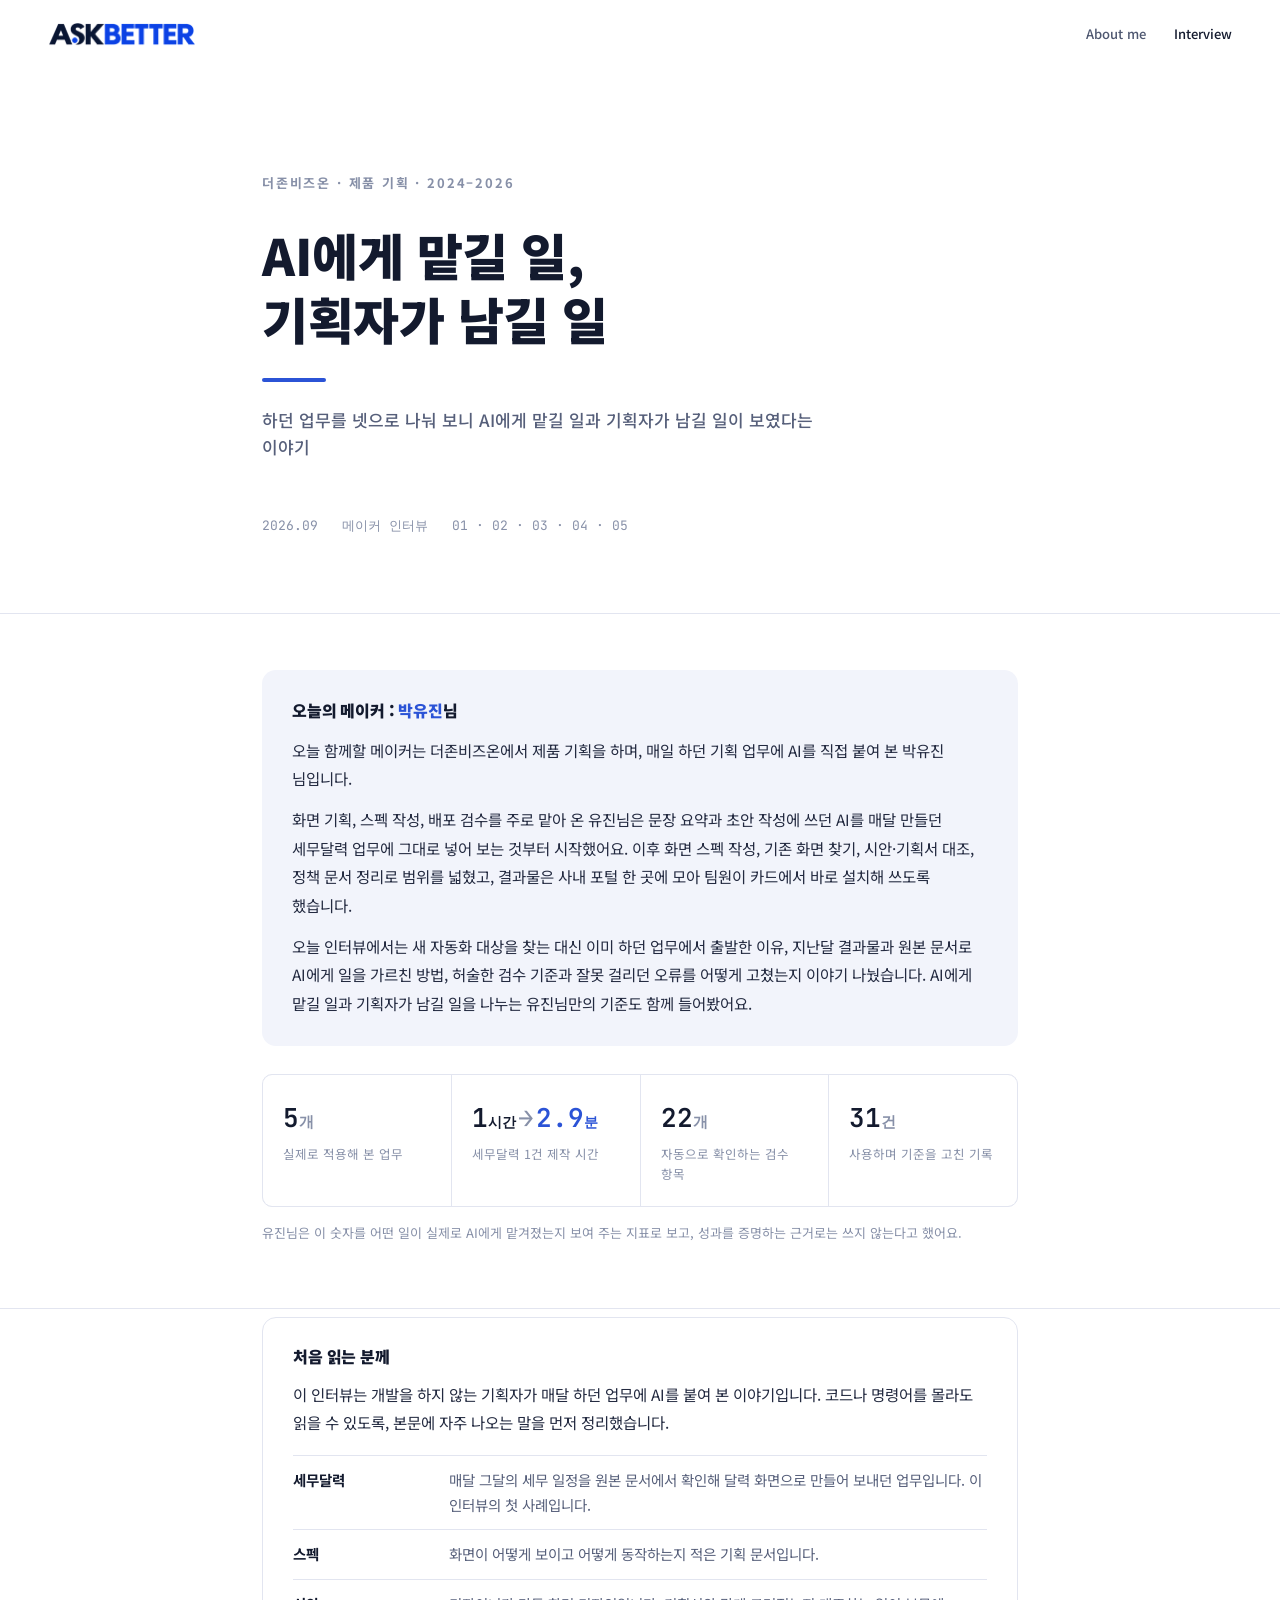
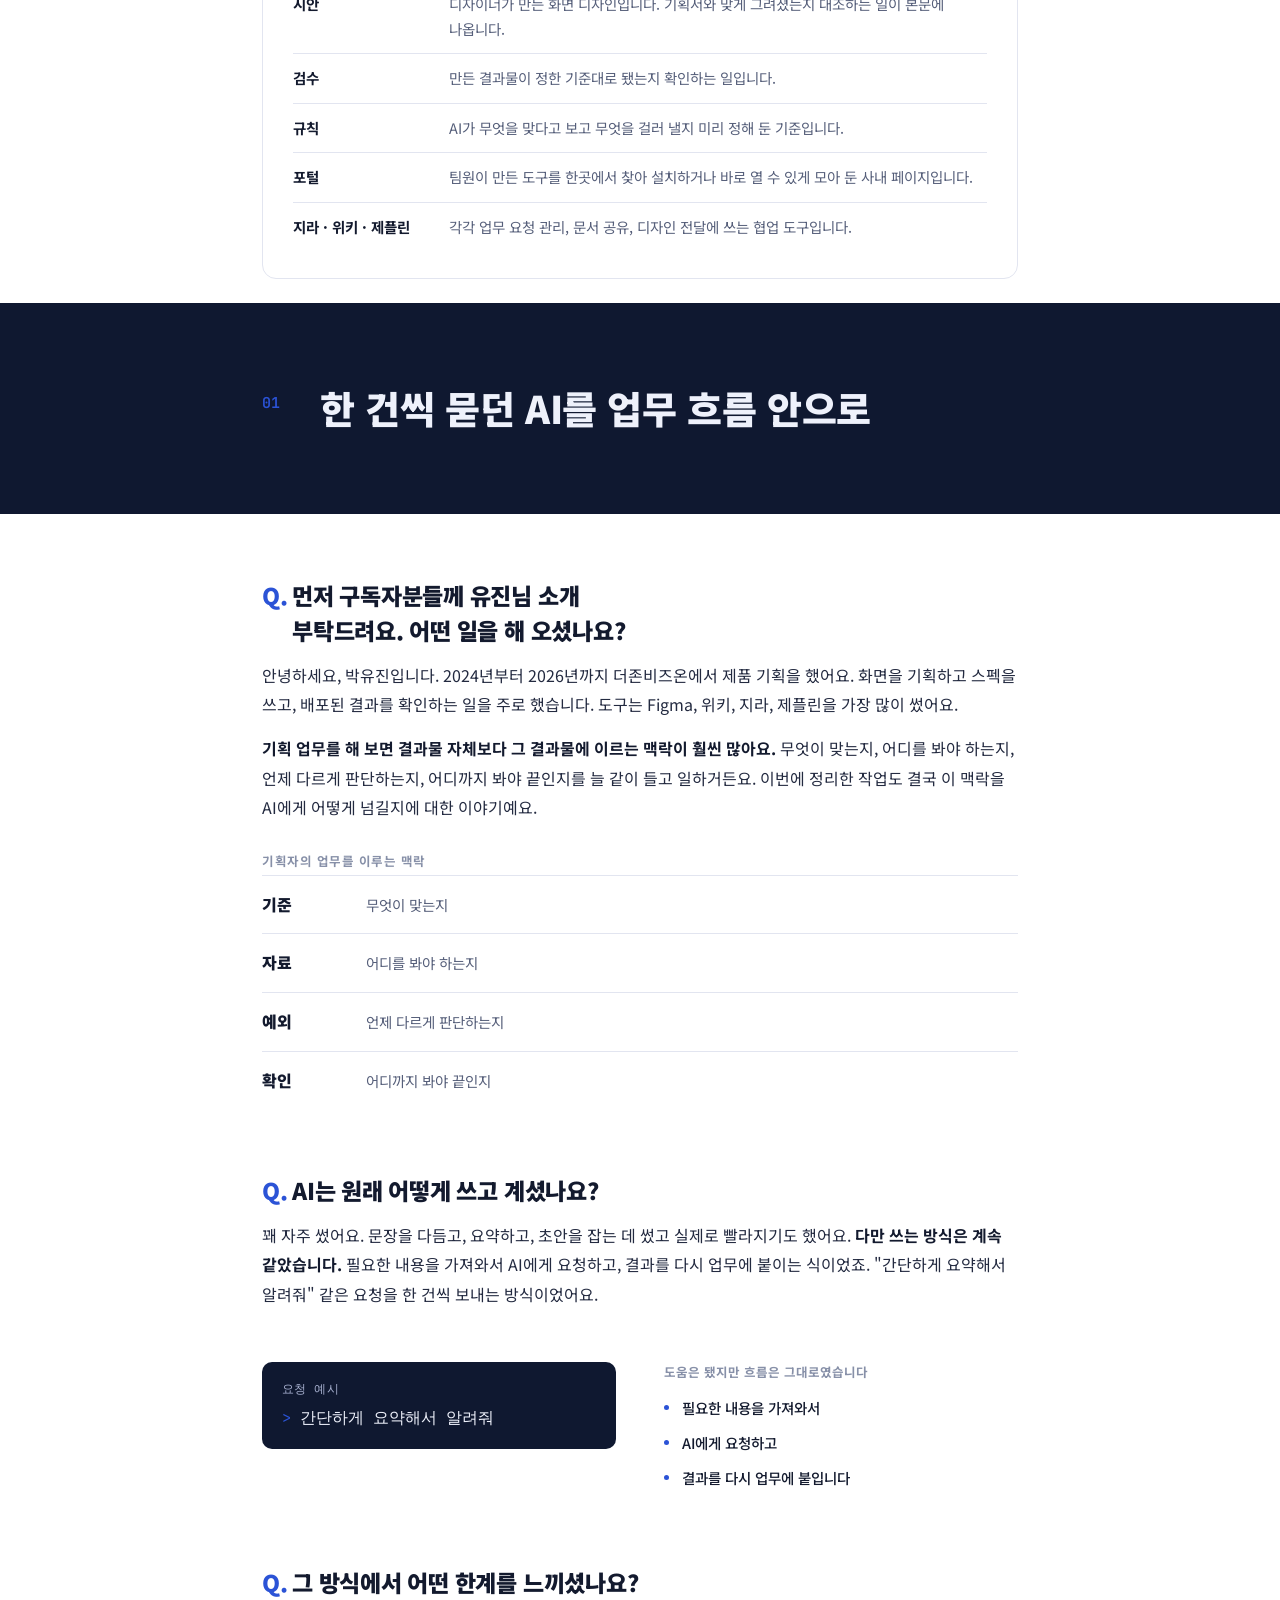
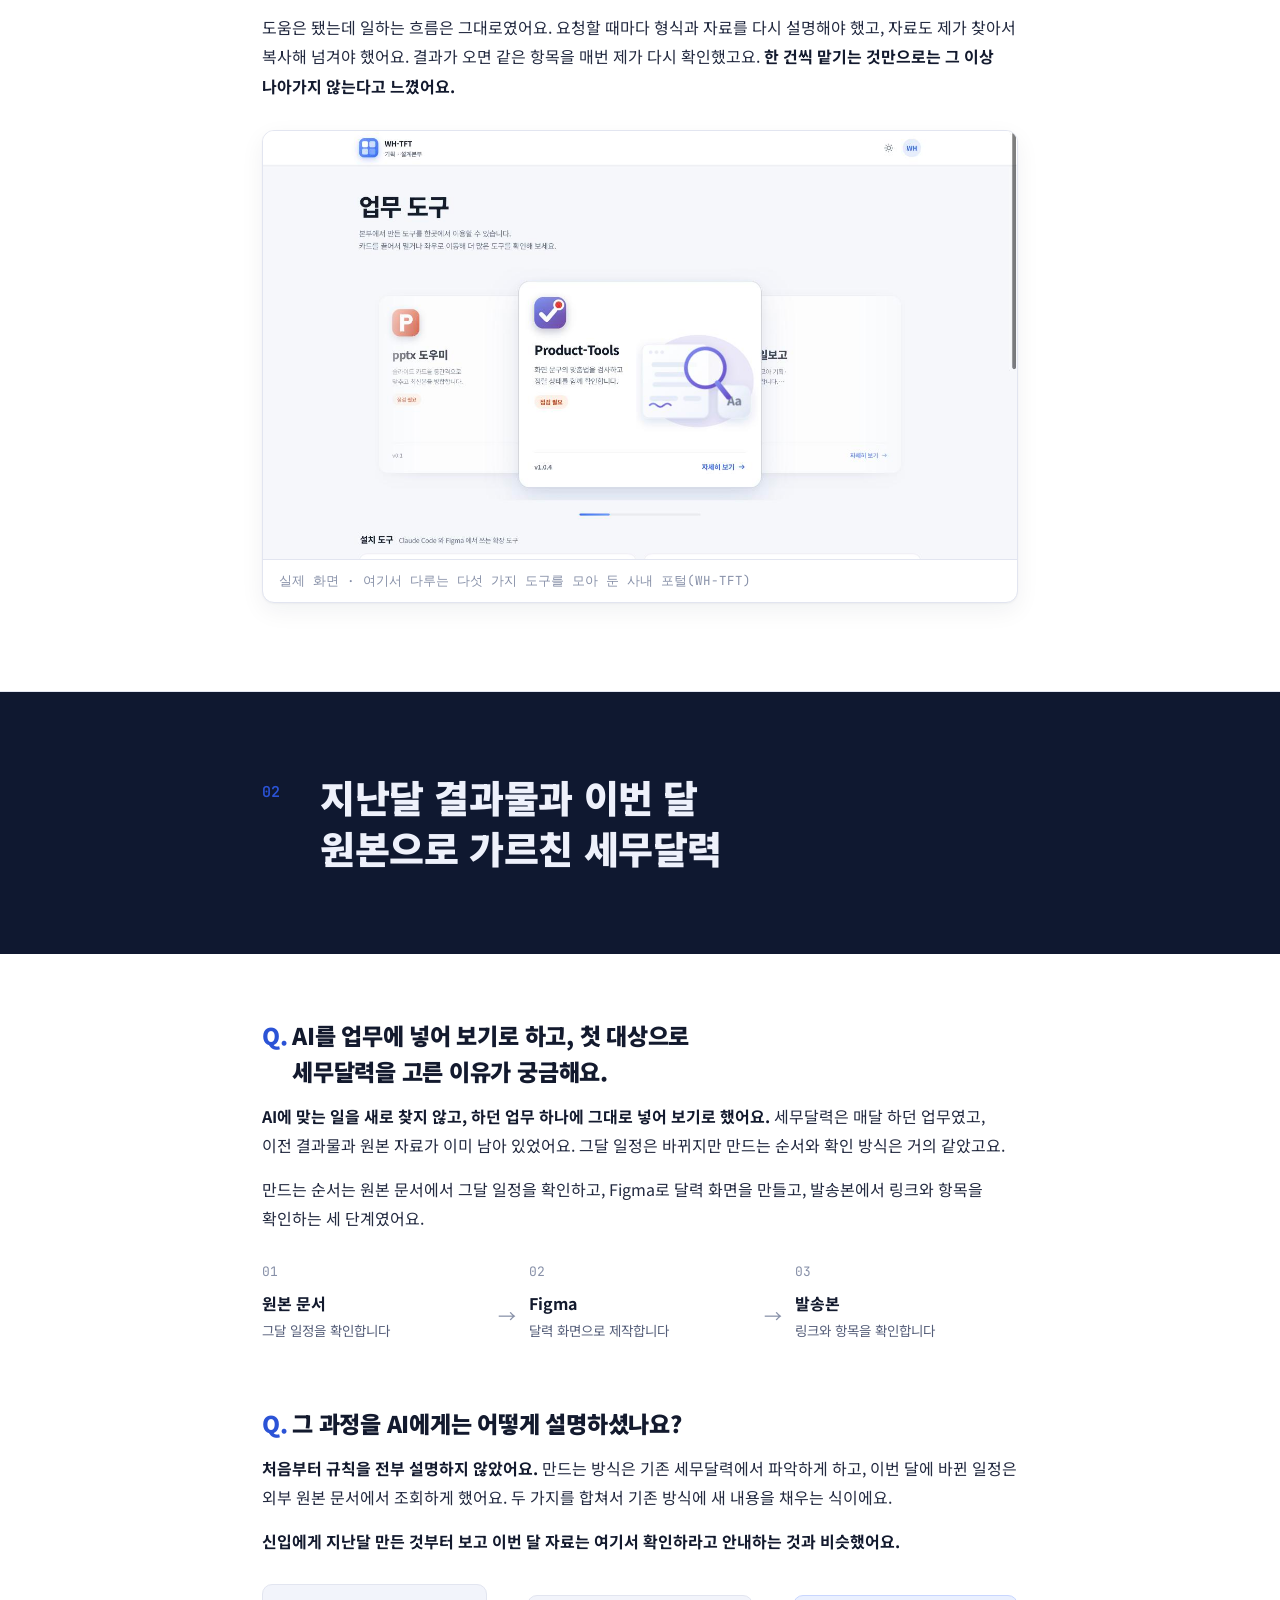
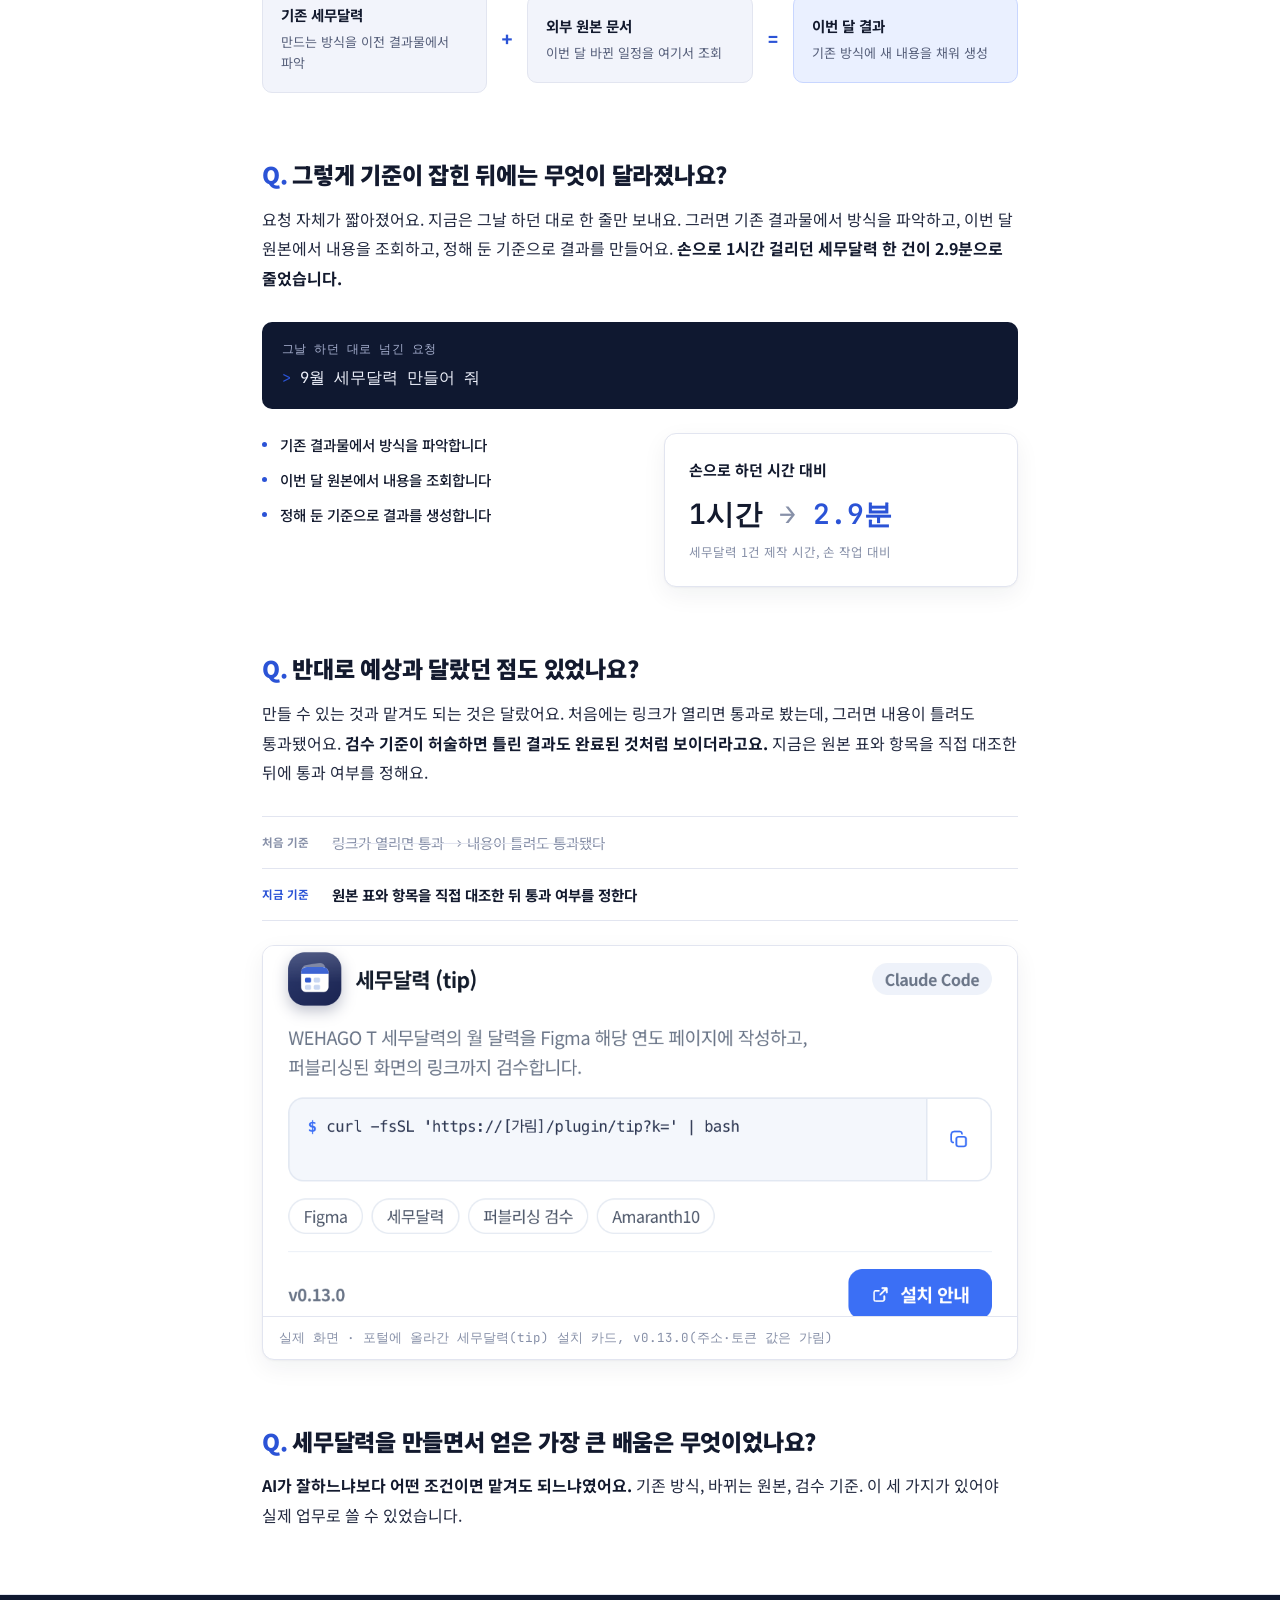
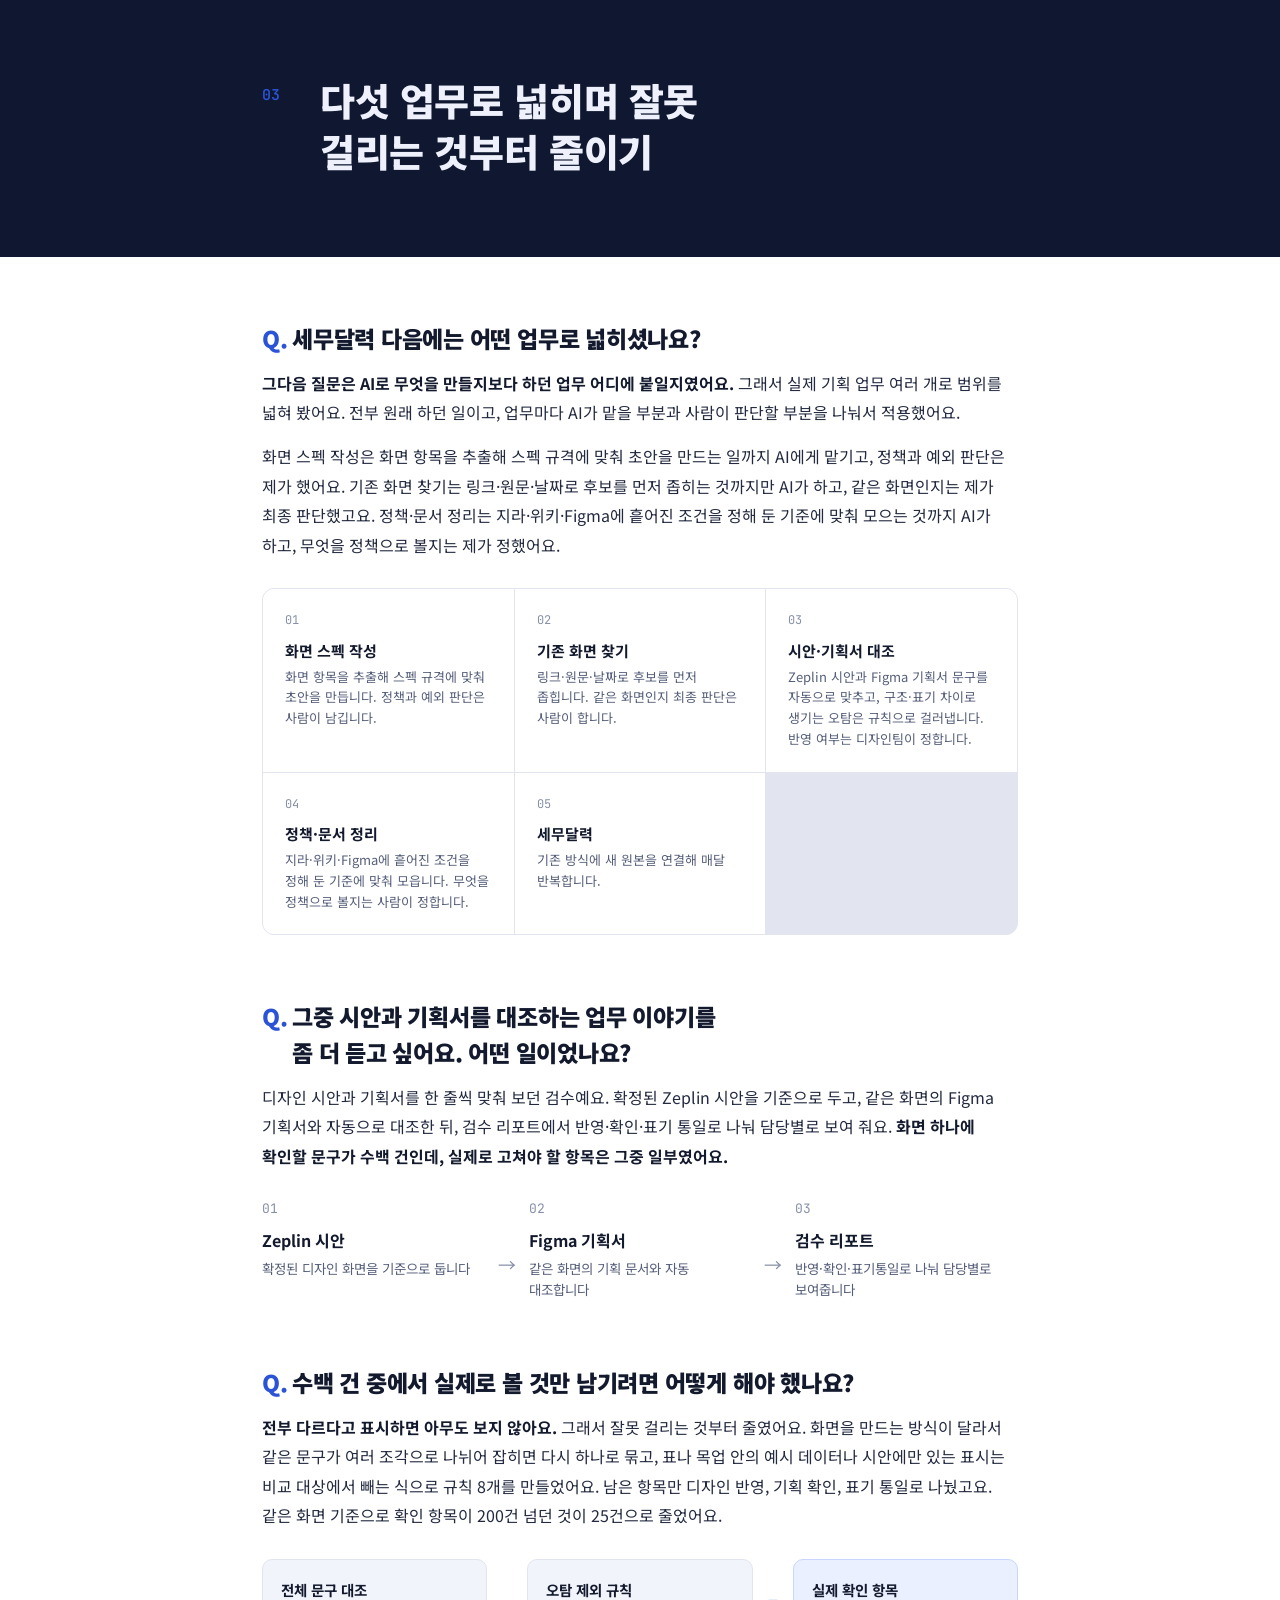
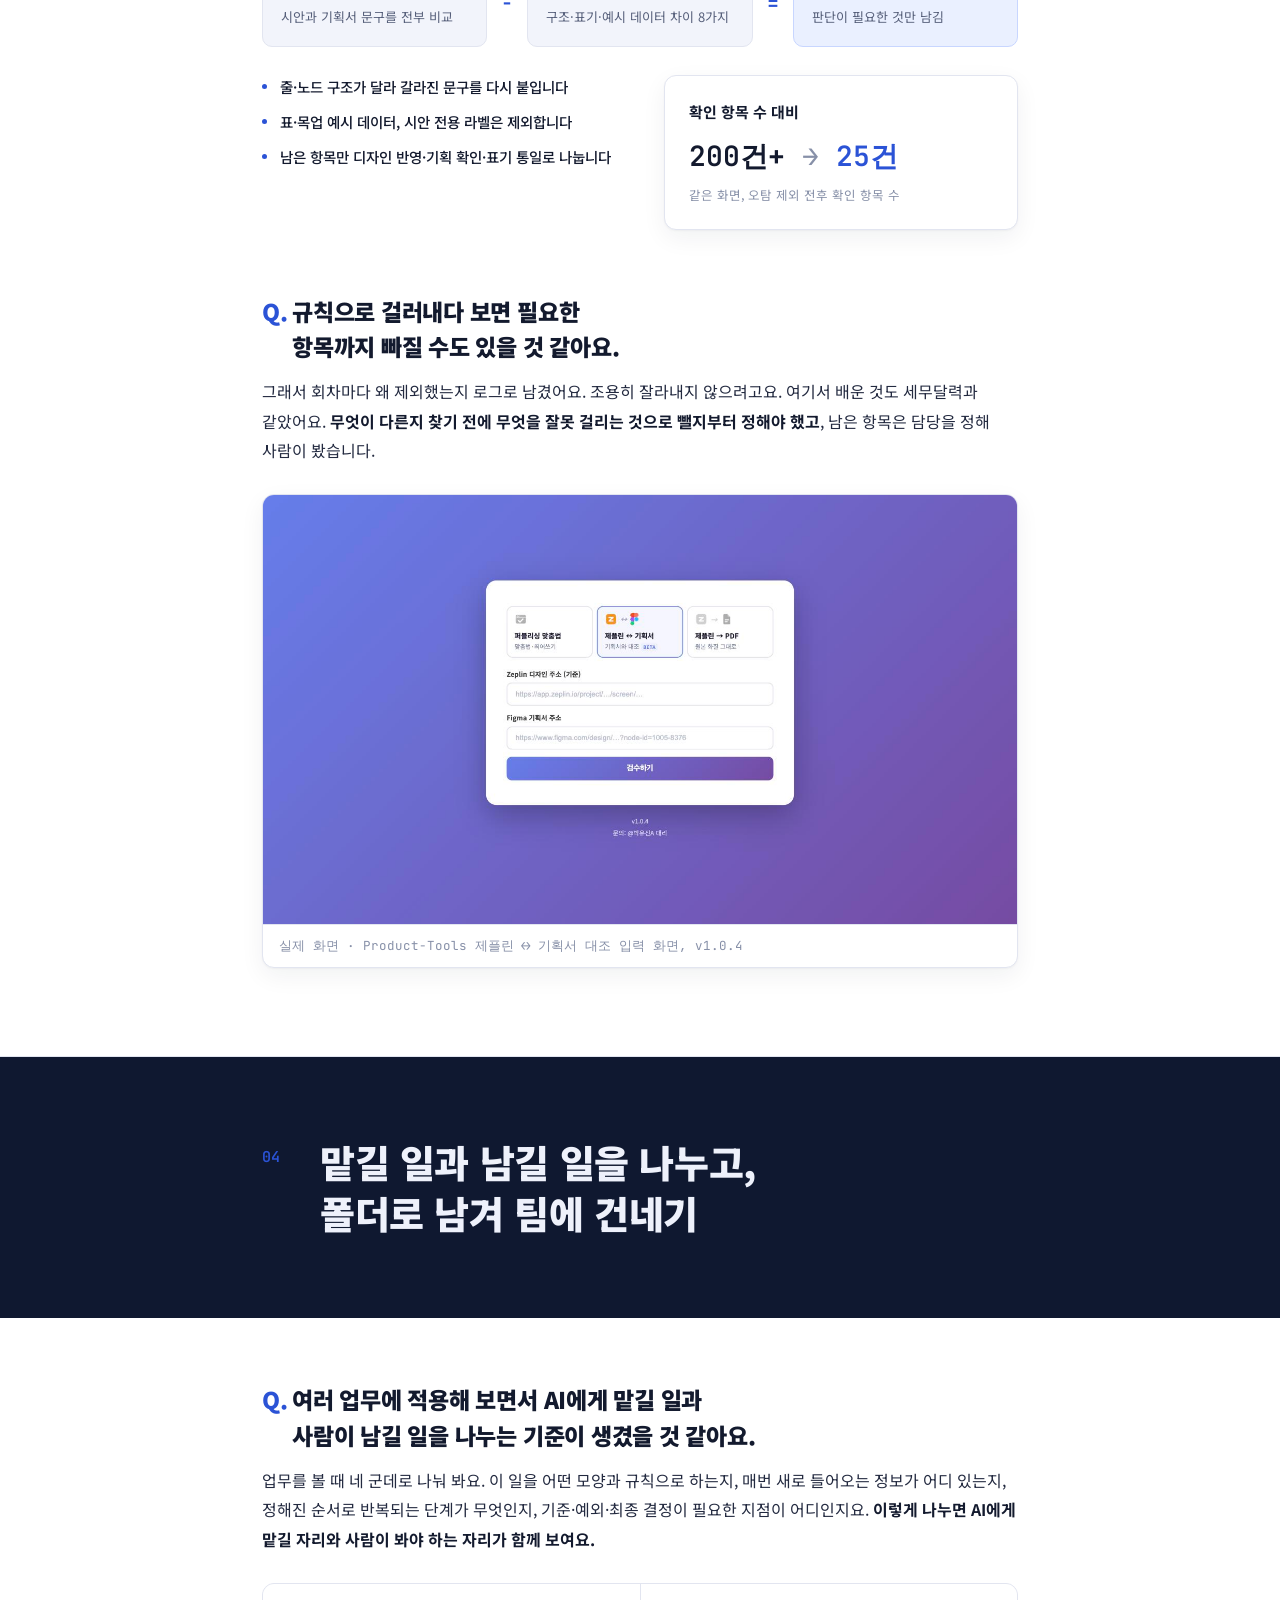
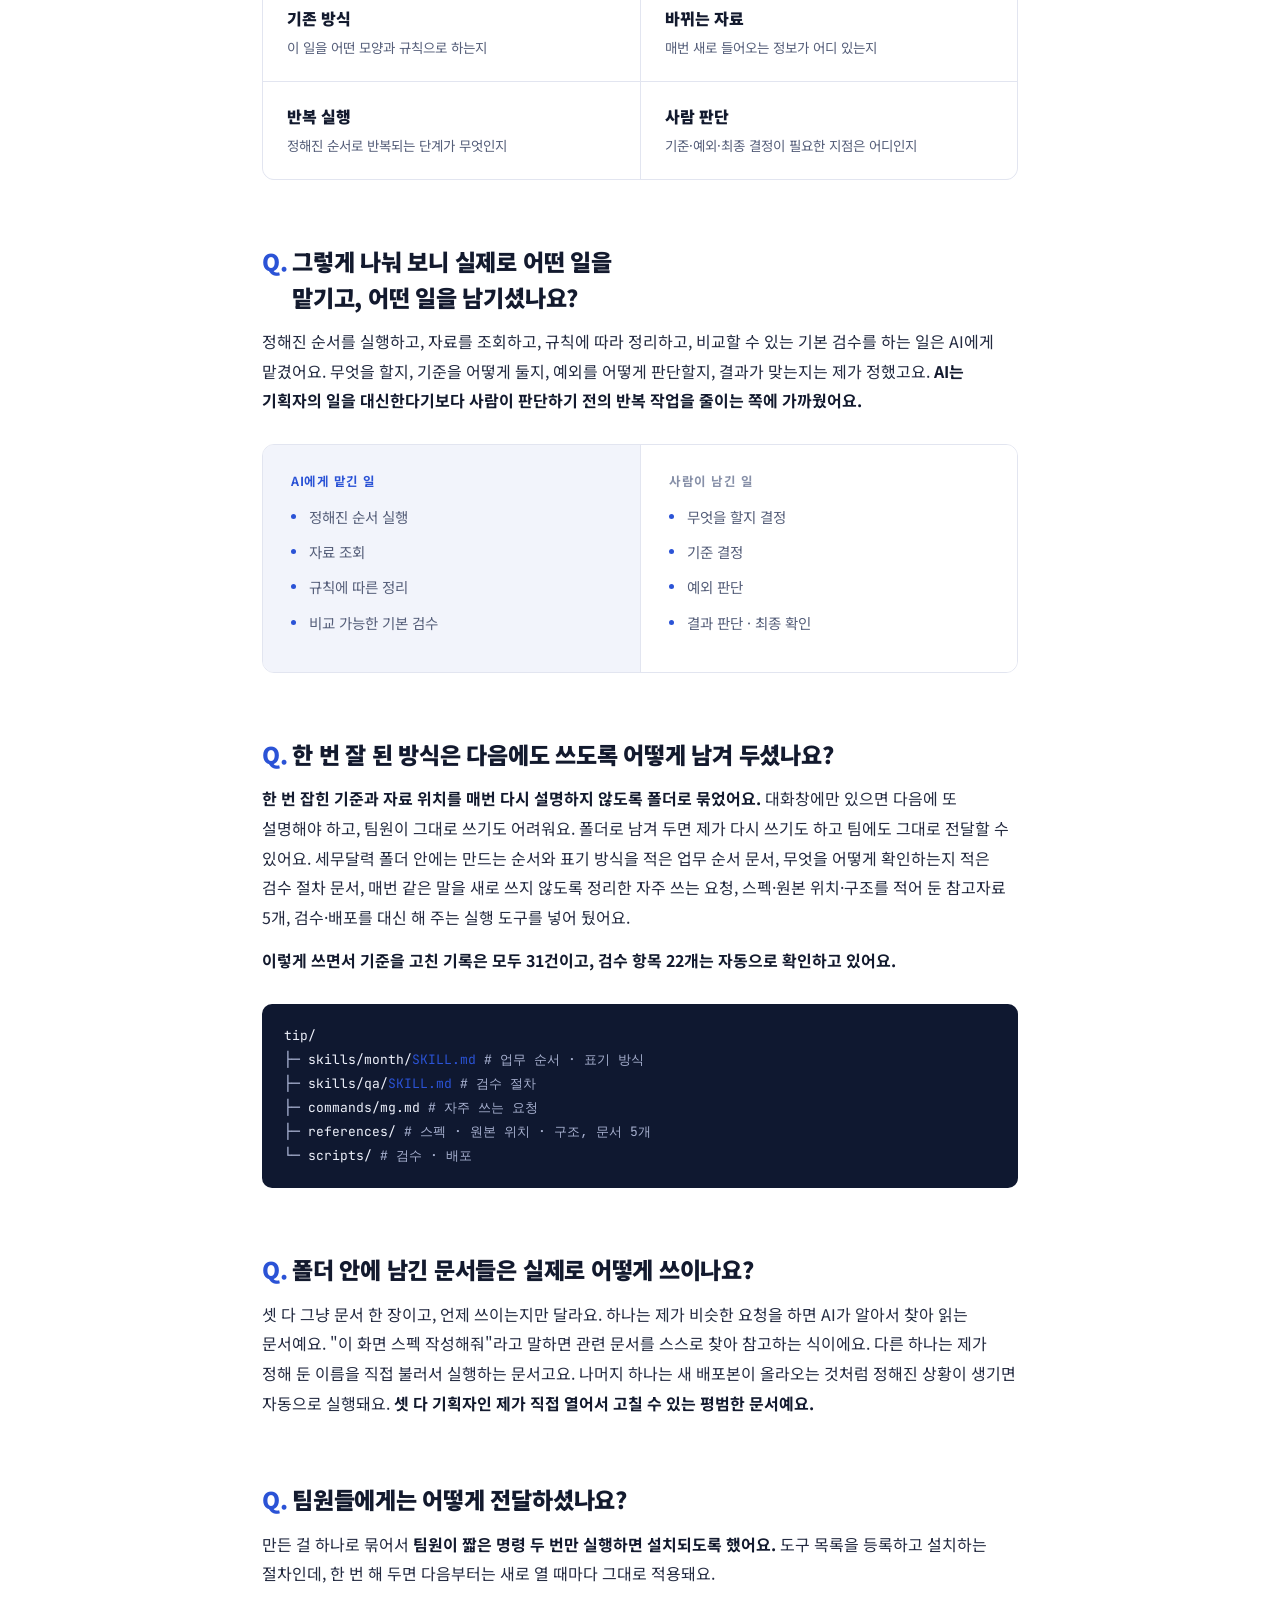
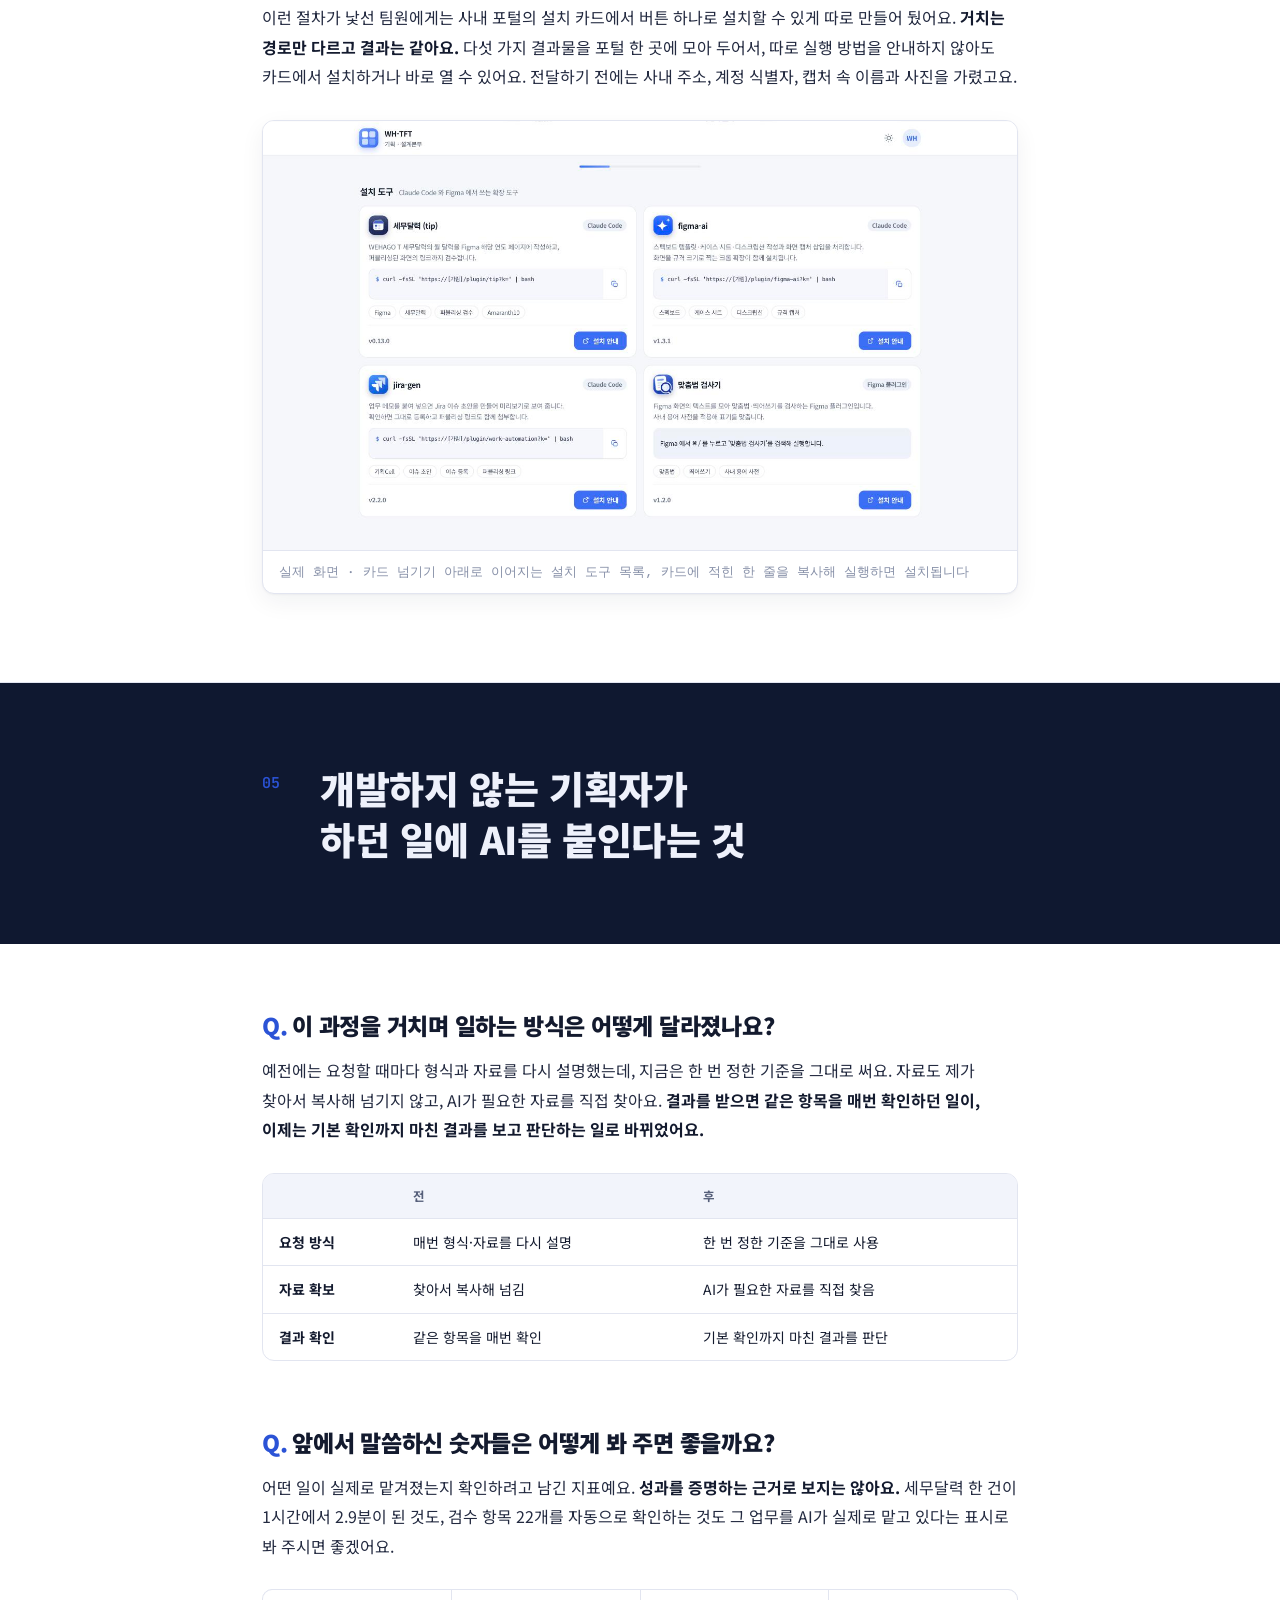
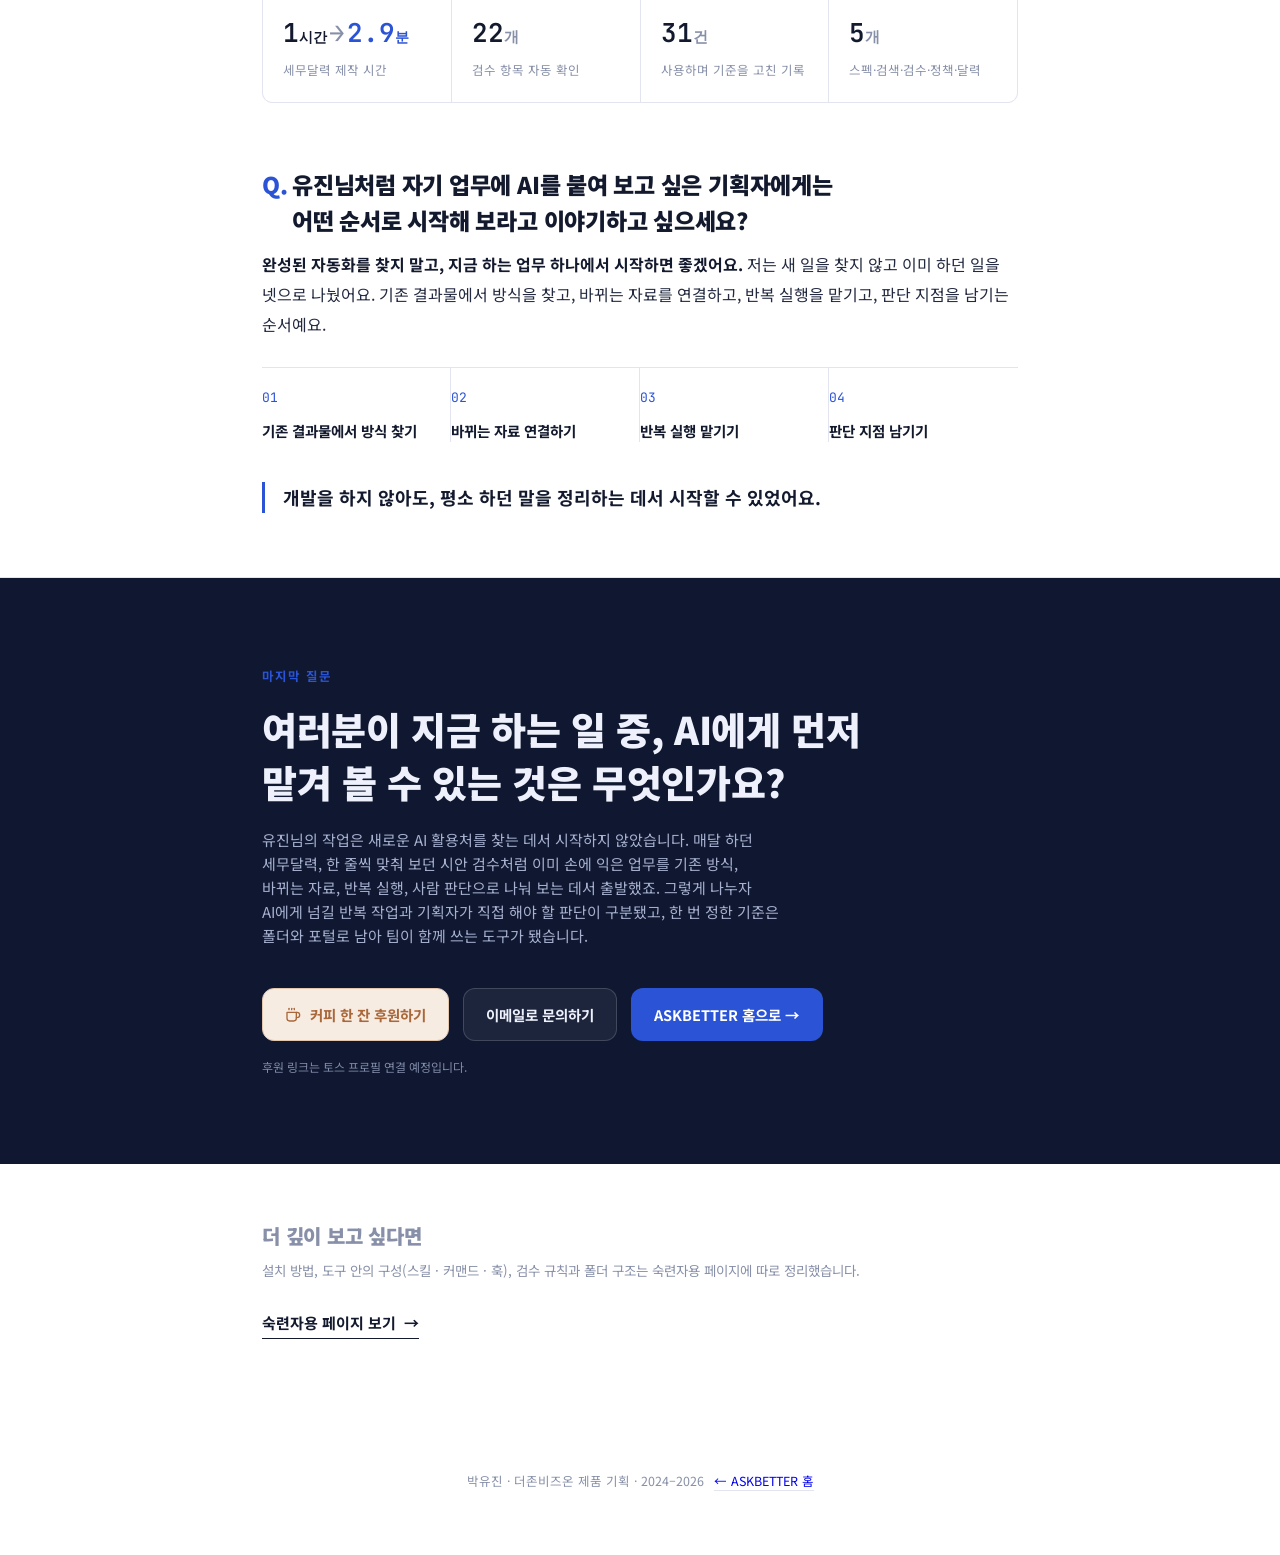
==== commit 59a1e5af: "헤더 메뉴를 About me · Interview 두 개로 줄임 Co-Authored-By: Claude Opus 5.5 <noreply@anthropic.com>" ====
--- a/case-study.html
+++ b/case-study.html
@@ -364,10 +364,8 @@
     <div class="page">
       <a class="id" href="index.html"><img src="assets/brand/askbetter-logo.svg" alt="ASKBETTER"></a>
       <div class="links">
-        <a href="index.html#work" data-site="nav.work">Work</a>
-        <a class="opt" href="index.html#about" data-site="nav.about">About</a>
+        <a href="index.html#about" data-site="nav.about">About me</a>
         <a href="case-study.html" data-site-href="story.href" data-site="nav.story" aria-current="page">Interview</a>
-        <a href="index.html#contact" data-site="nav.contact">Contact</a>
       </div>
     </div>
   </nav>
--- a/assets/nav.css
+++ b/assets/nav.css
@@ -8,4 +8,4 @@
 .nav .links{ display:flex; gap:28px; font-size:13px; font-weight:500; color:#4e5770; }
 .nav .links a{ color:inherit; text-decoration:none; transition:color .2s ease; }
 .nav .links a:hover, .nav .links a[aria-current="page"]{ color:#131a2e; }
-@media (max-width:640px){ .nav .id img{ width:118px; } .nav .links{ gap:16px; font-size:12.5px; } .nav .links .opt{ display:none; } }
+@media (max-width:640px){ .nav .id img{ width:118px; } .nav .links{ gap:16px; font-size:12.5px; } }
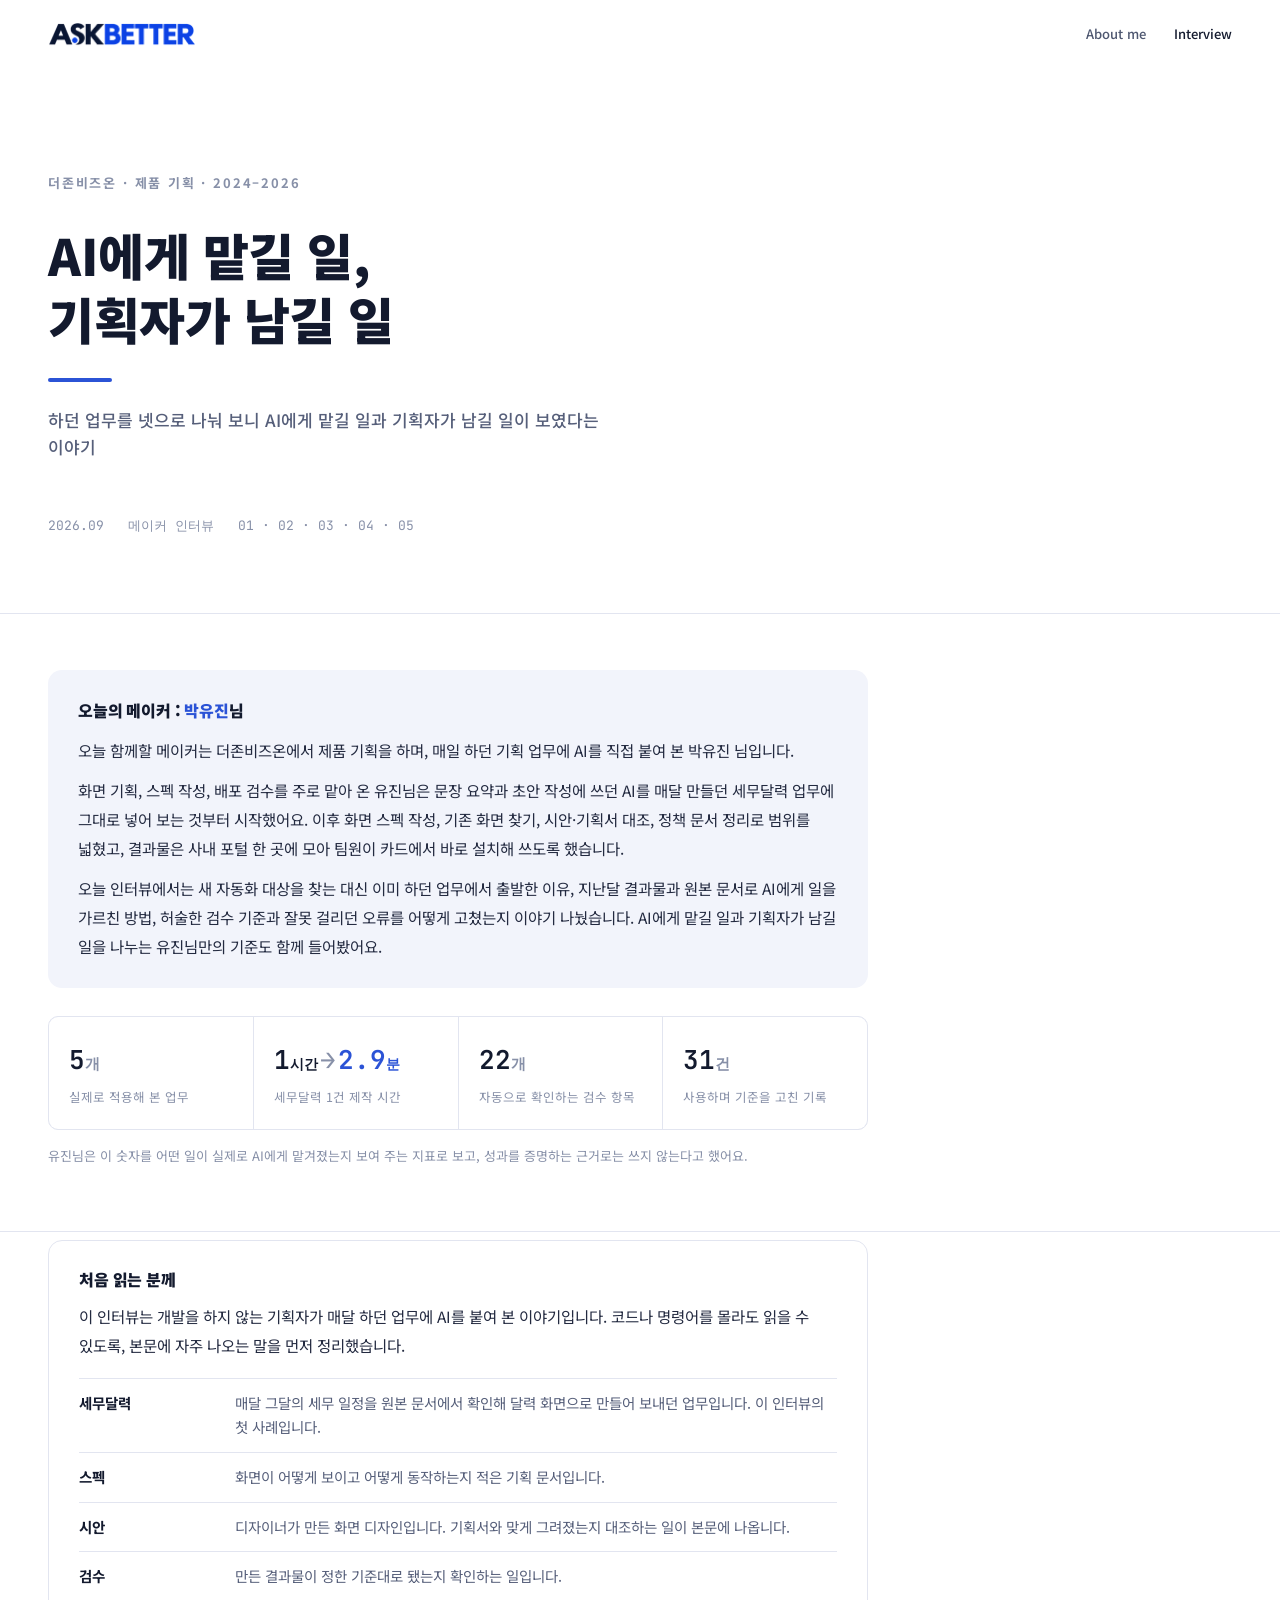
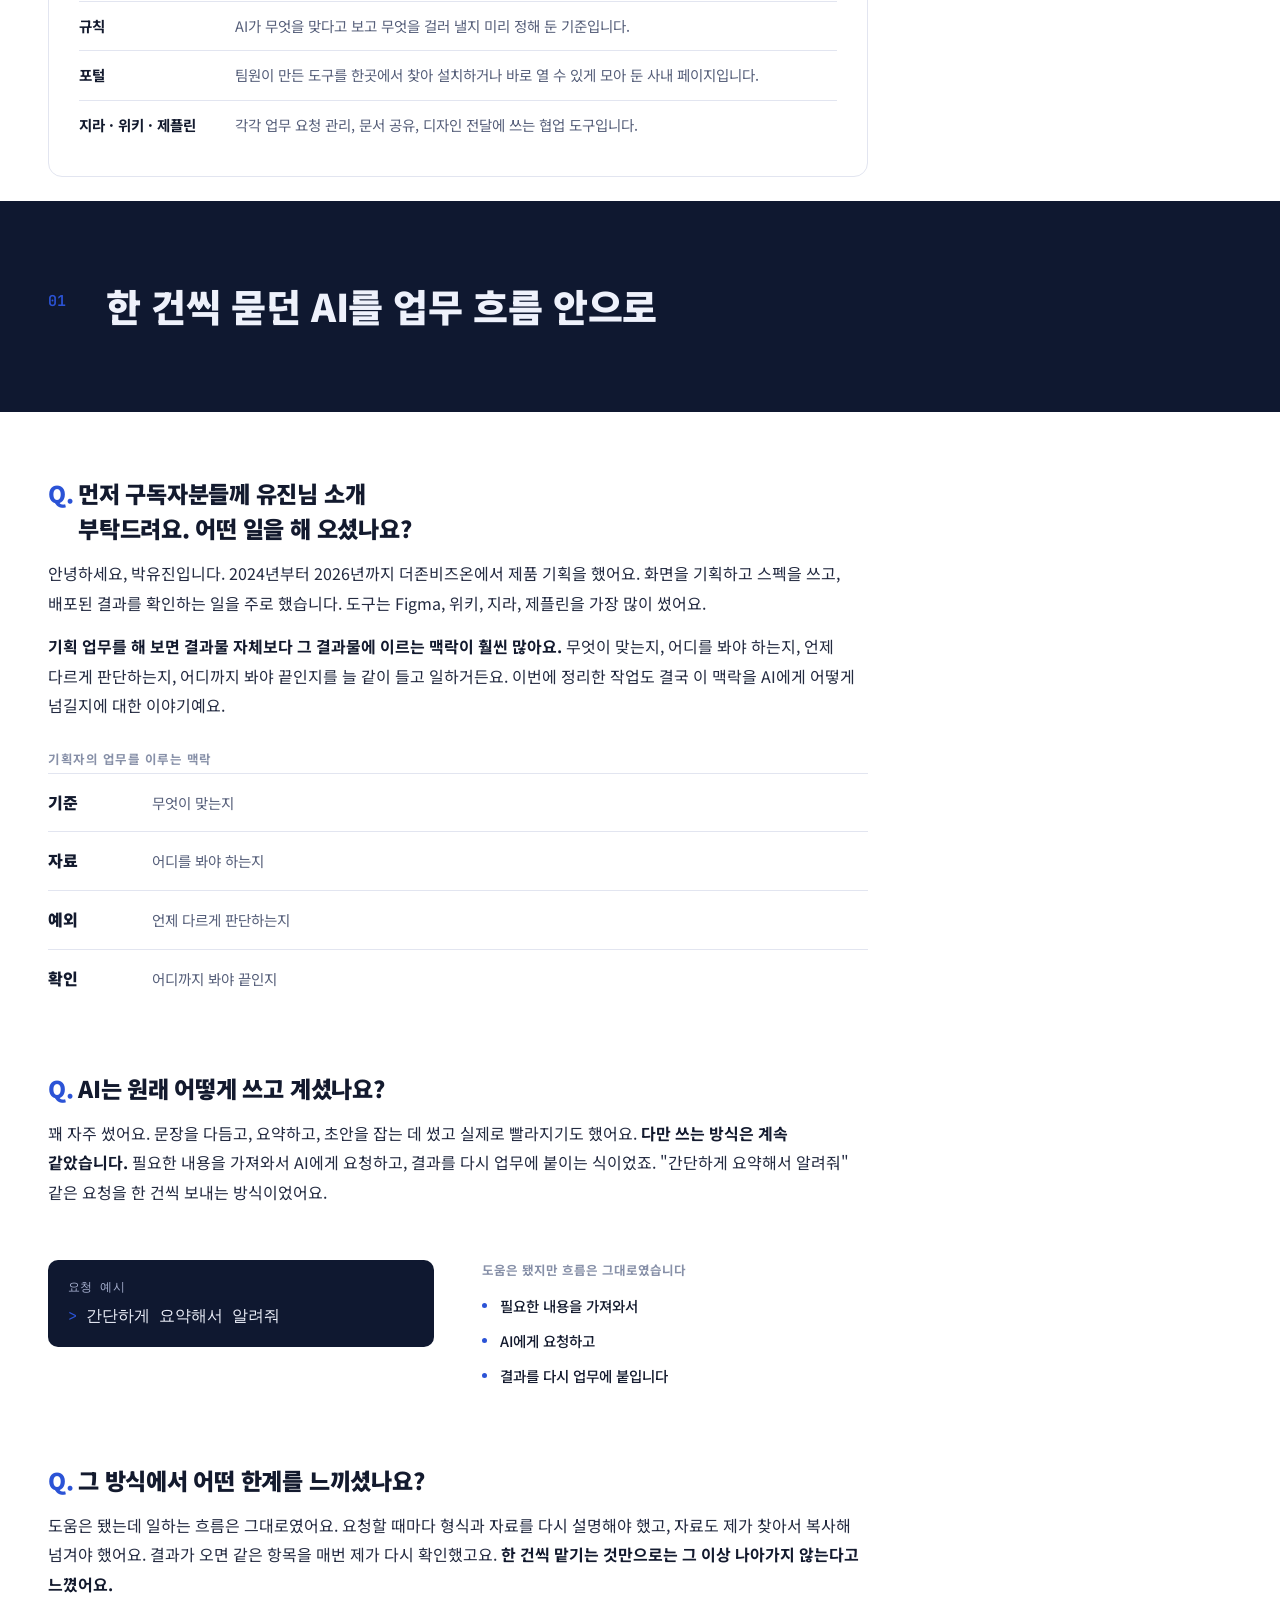
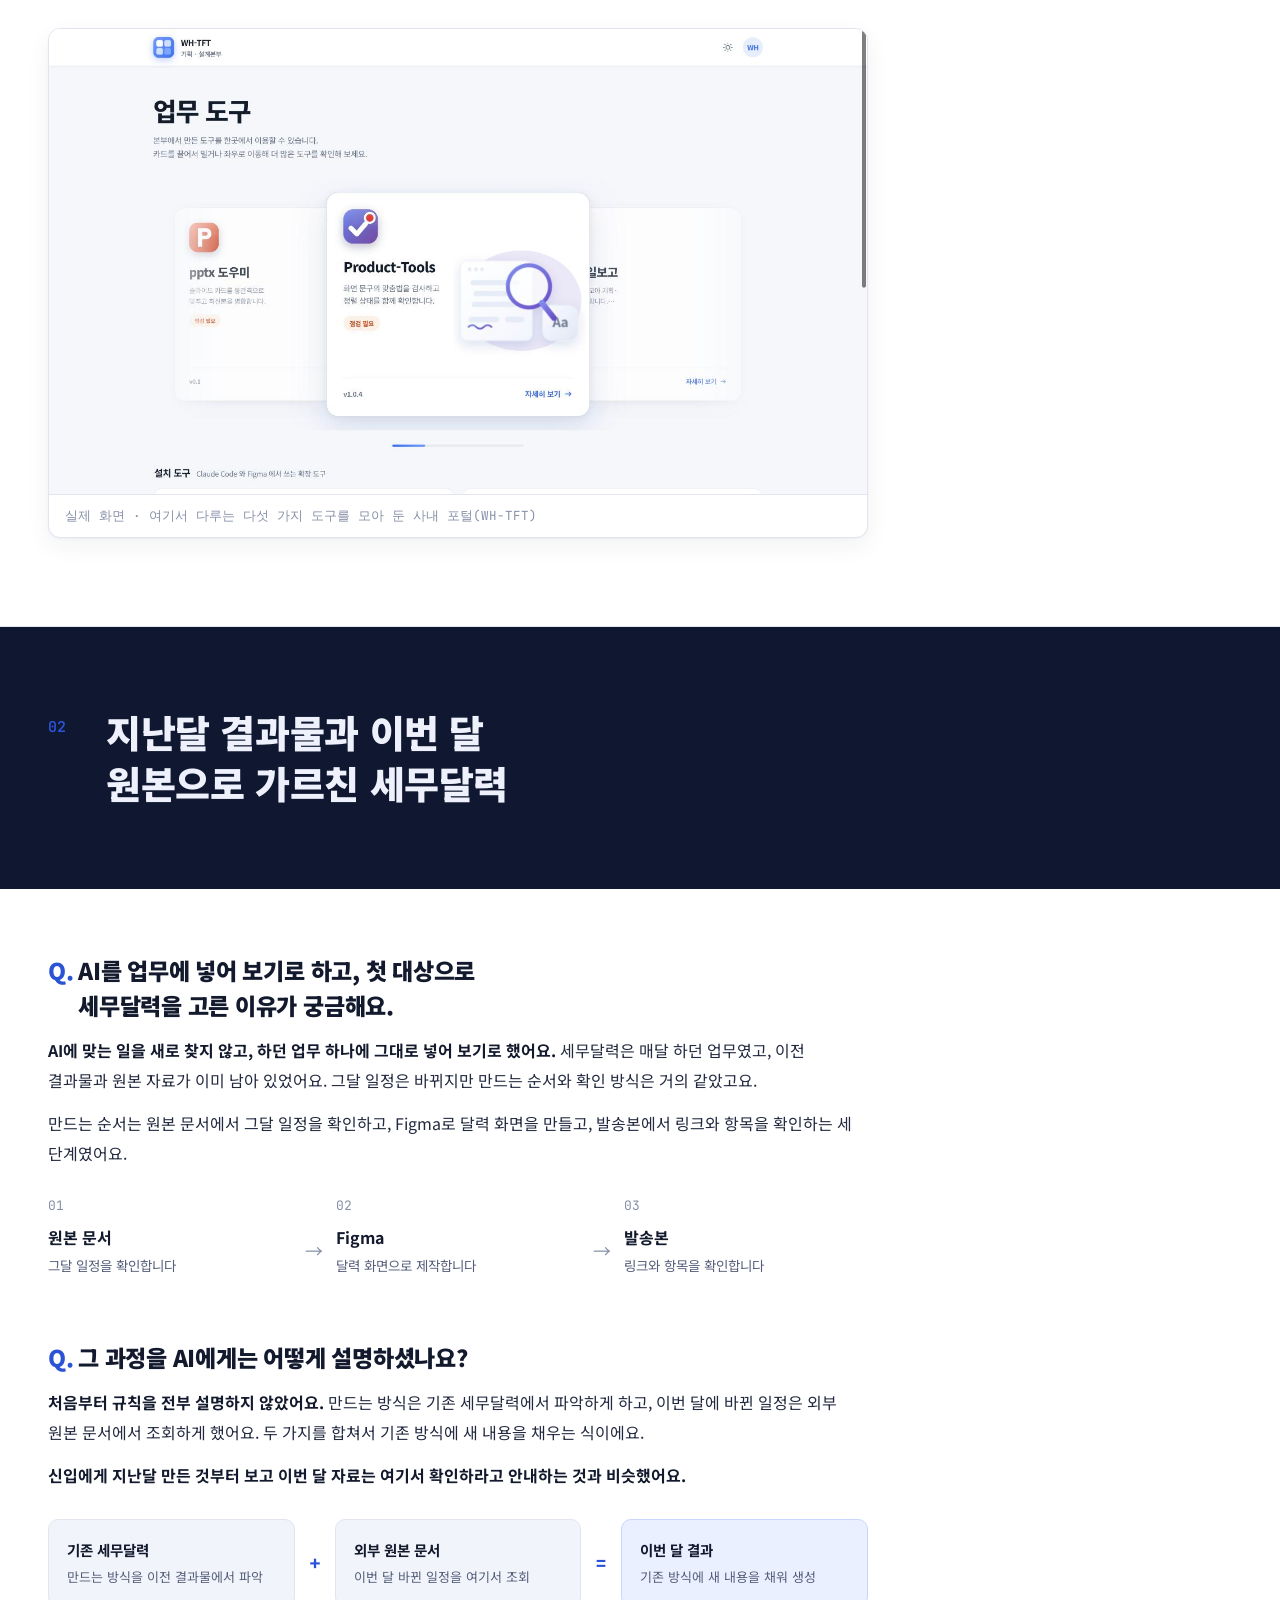
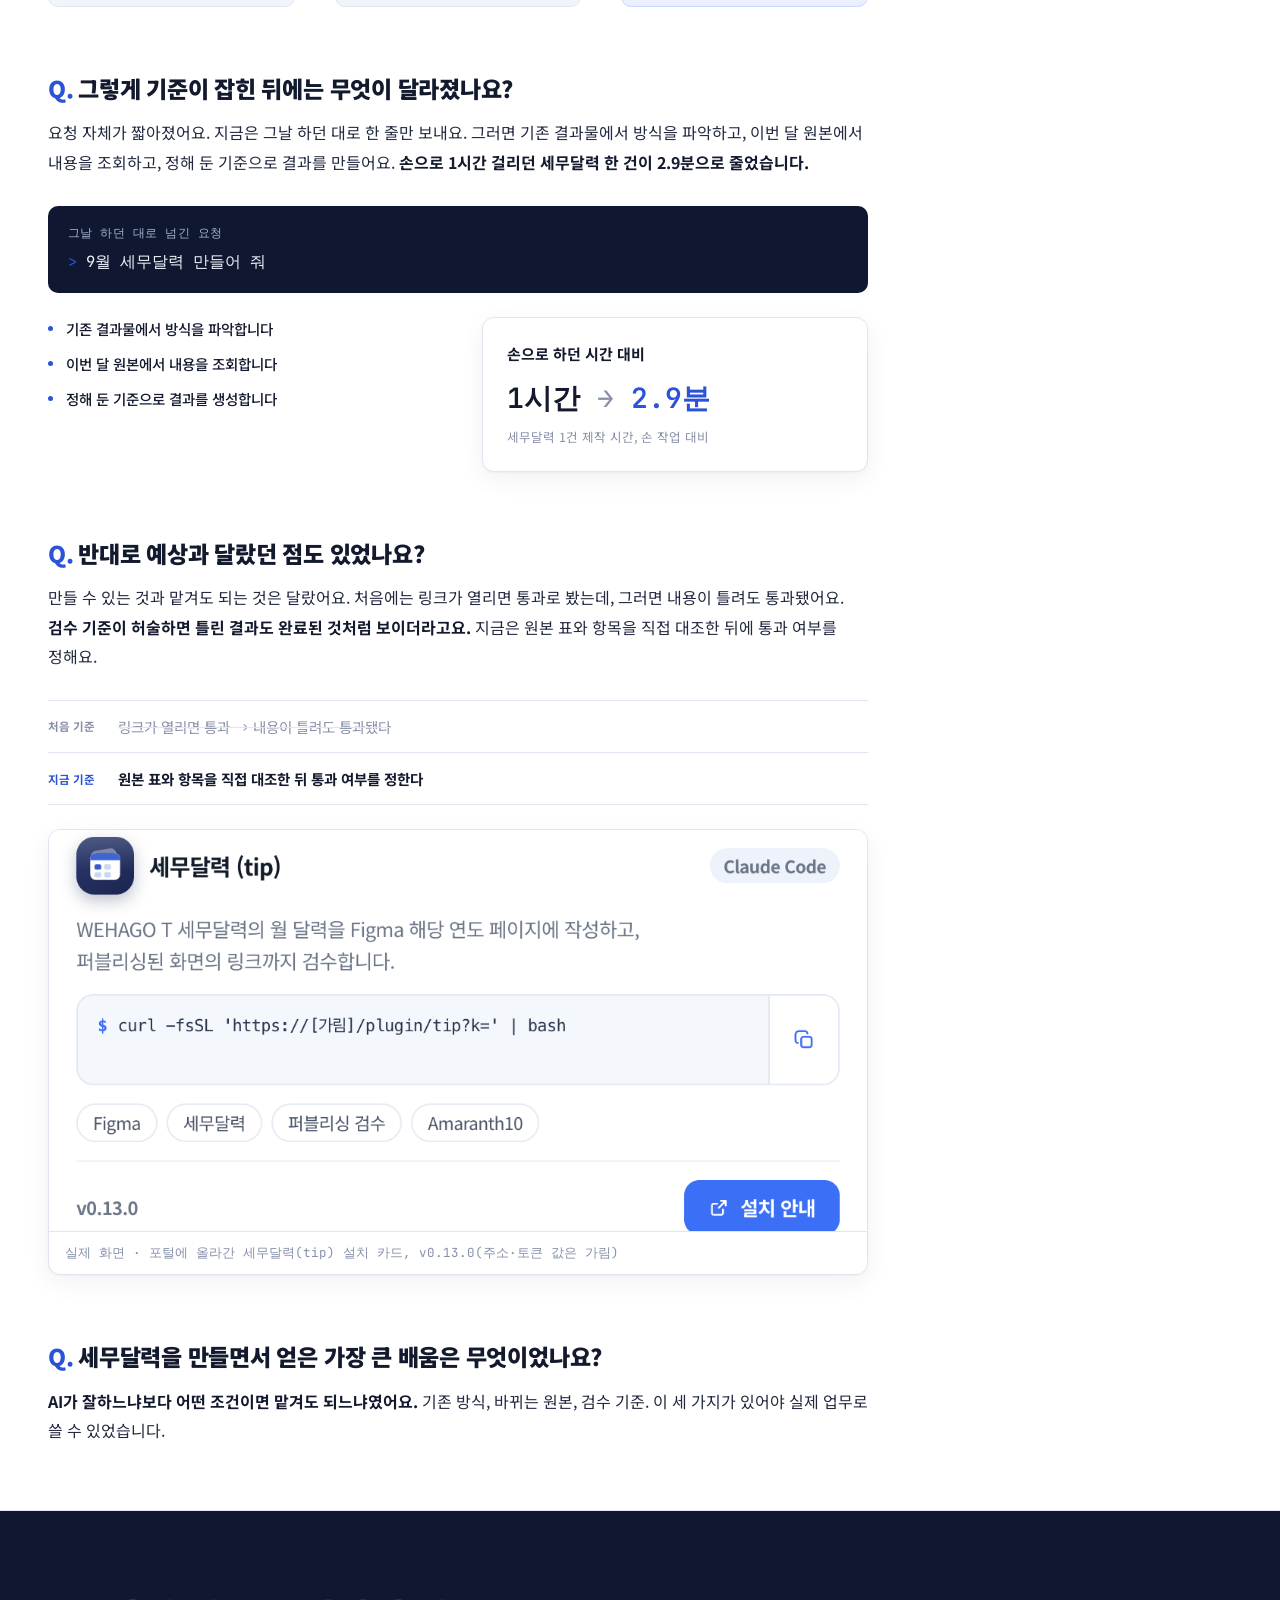
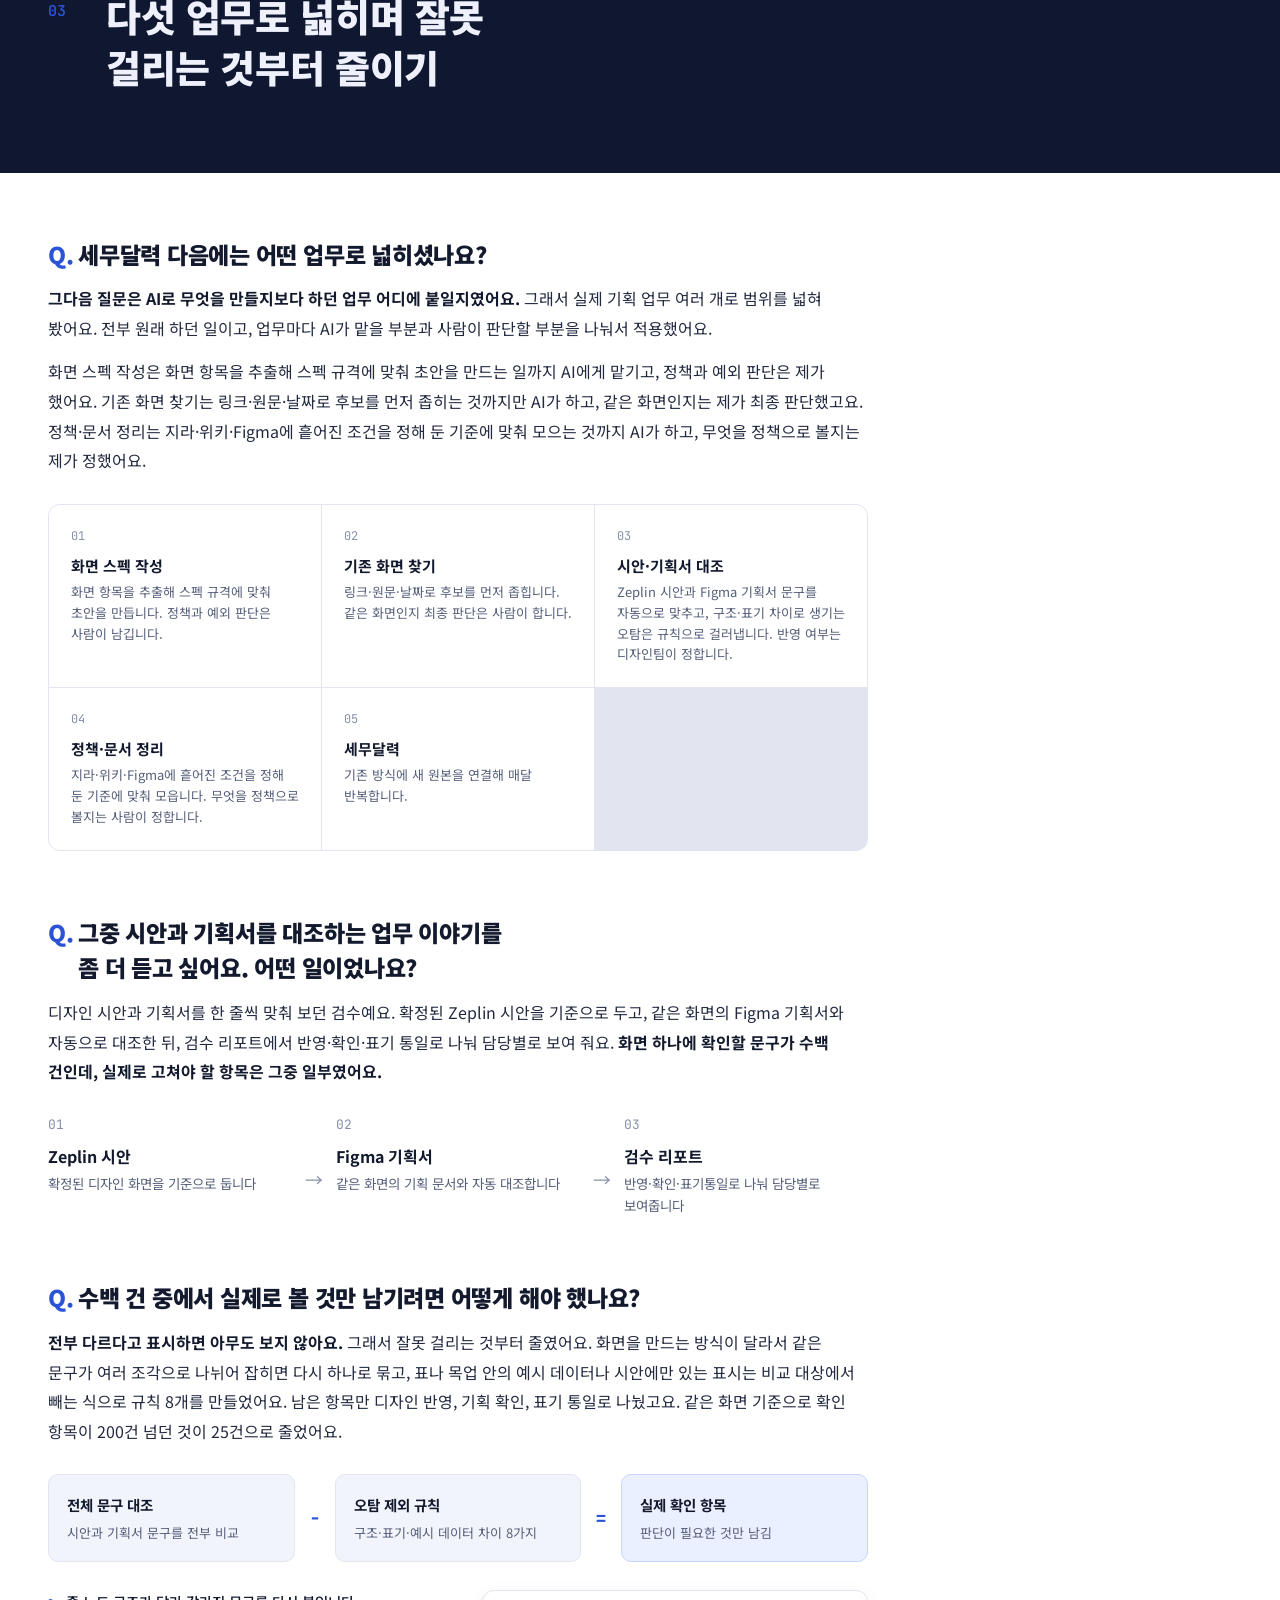
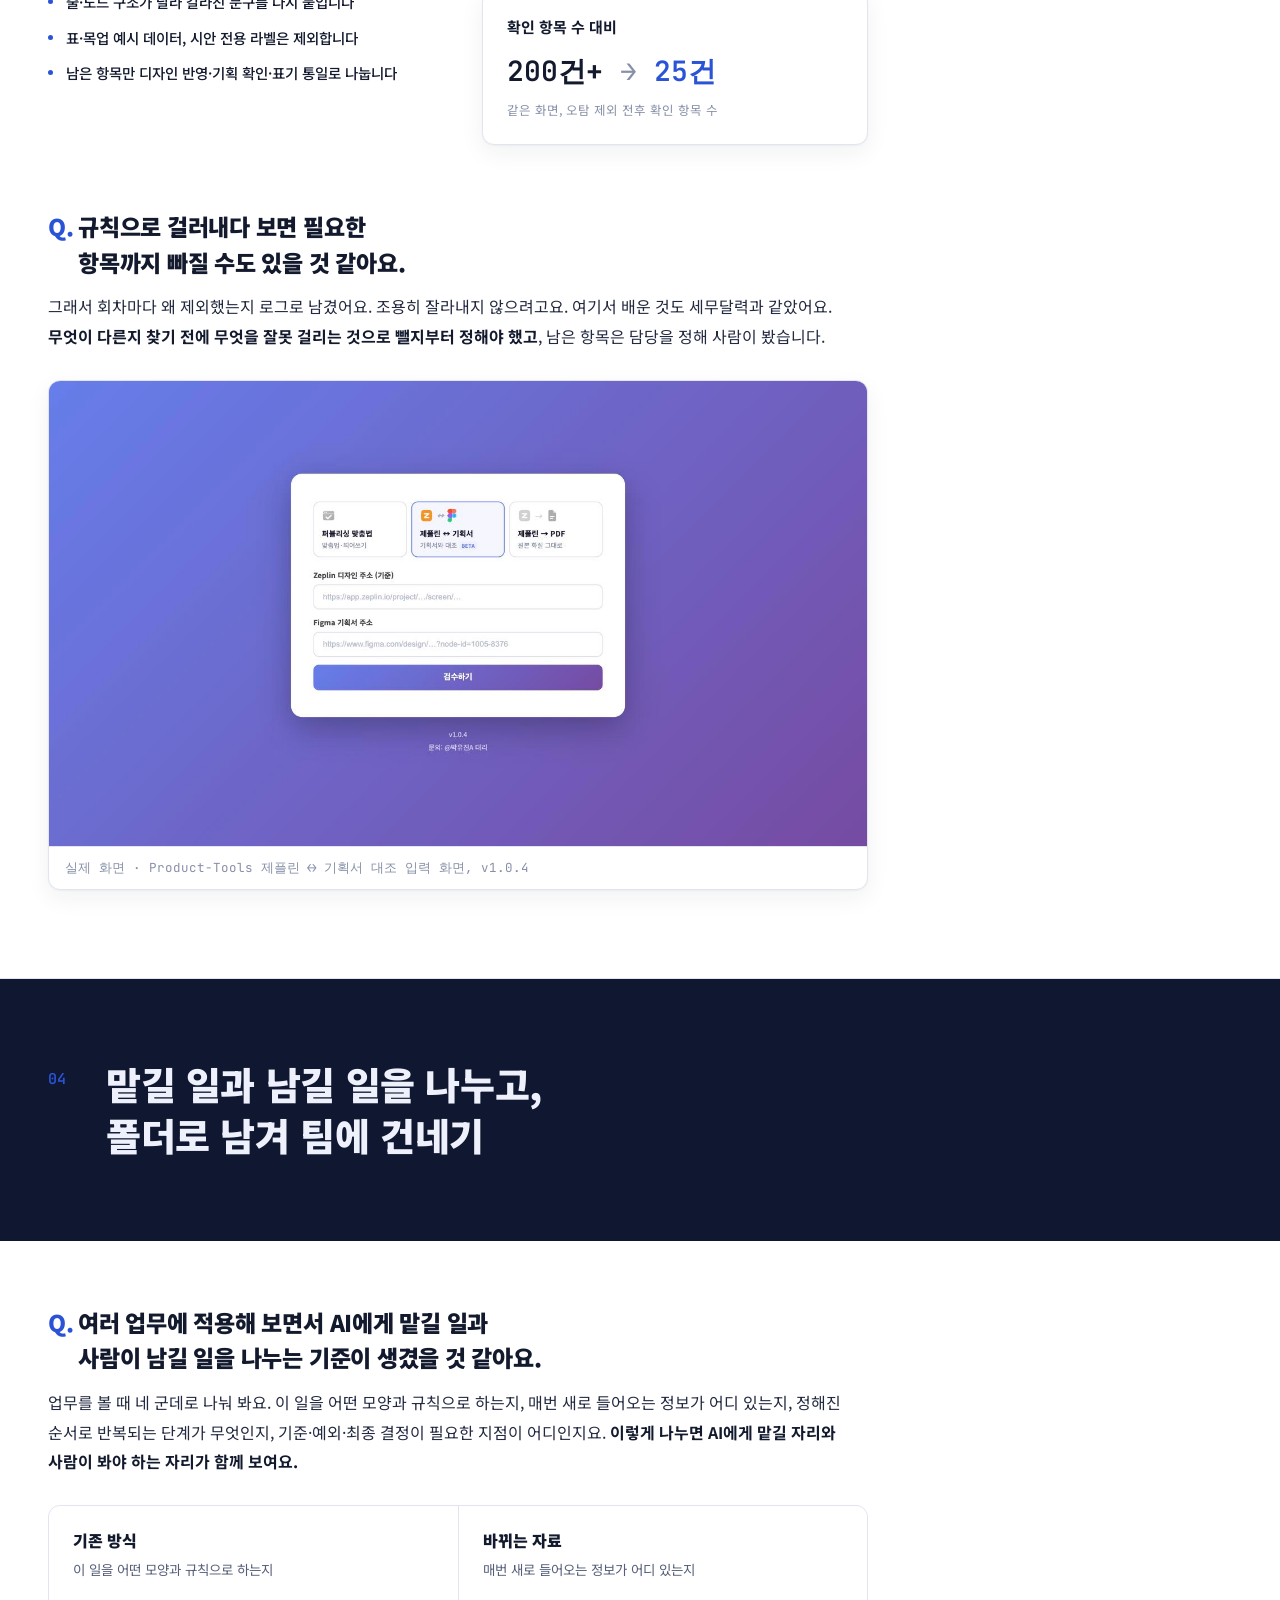
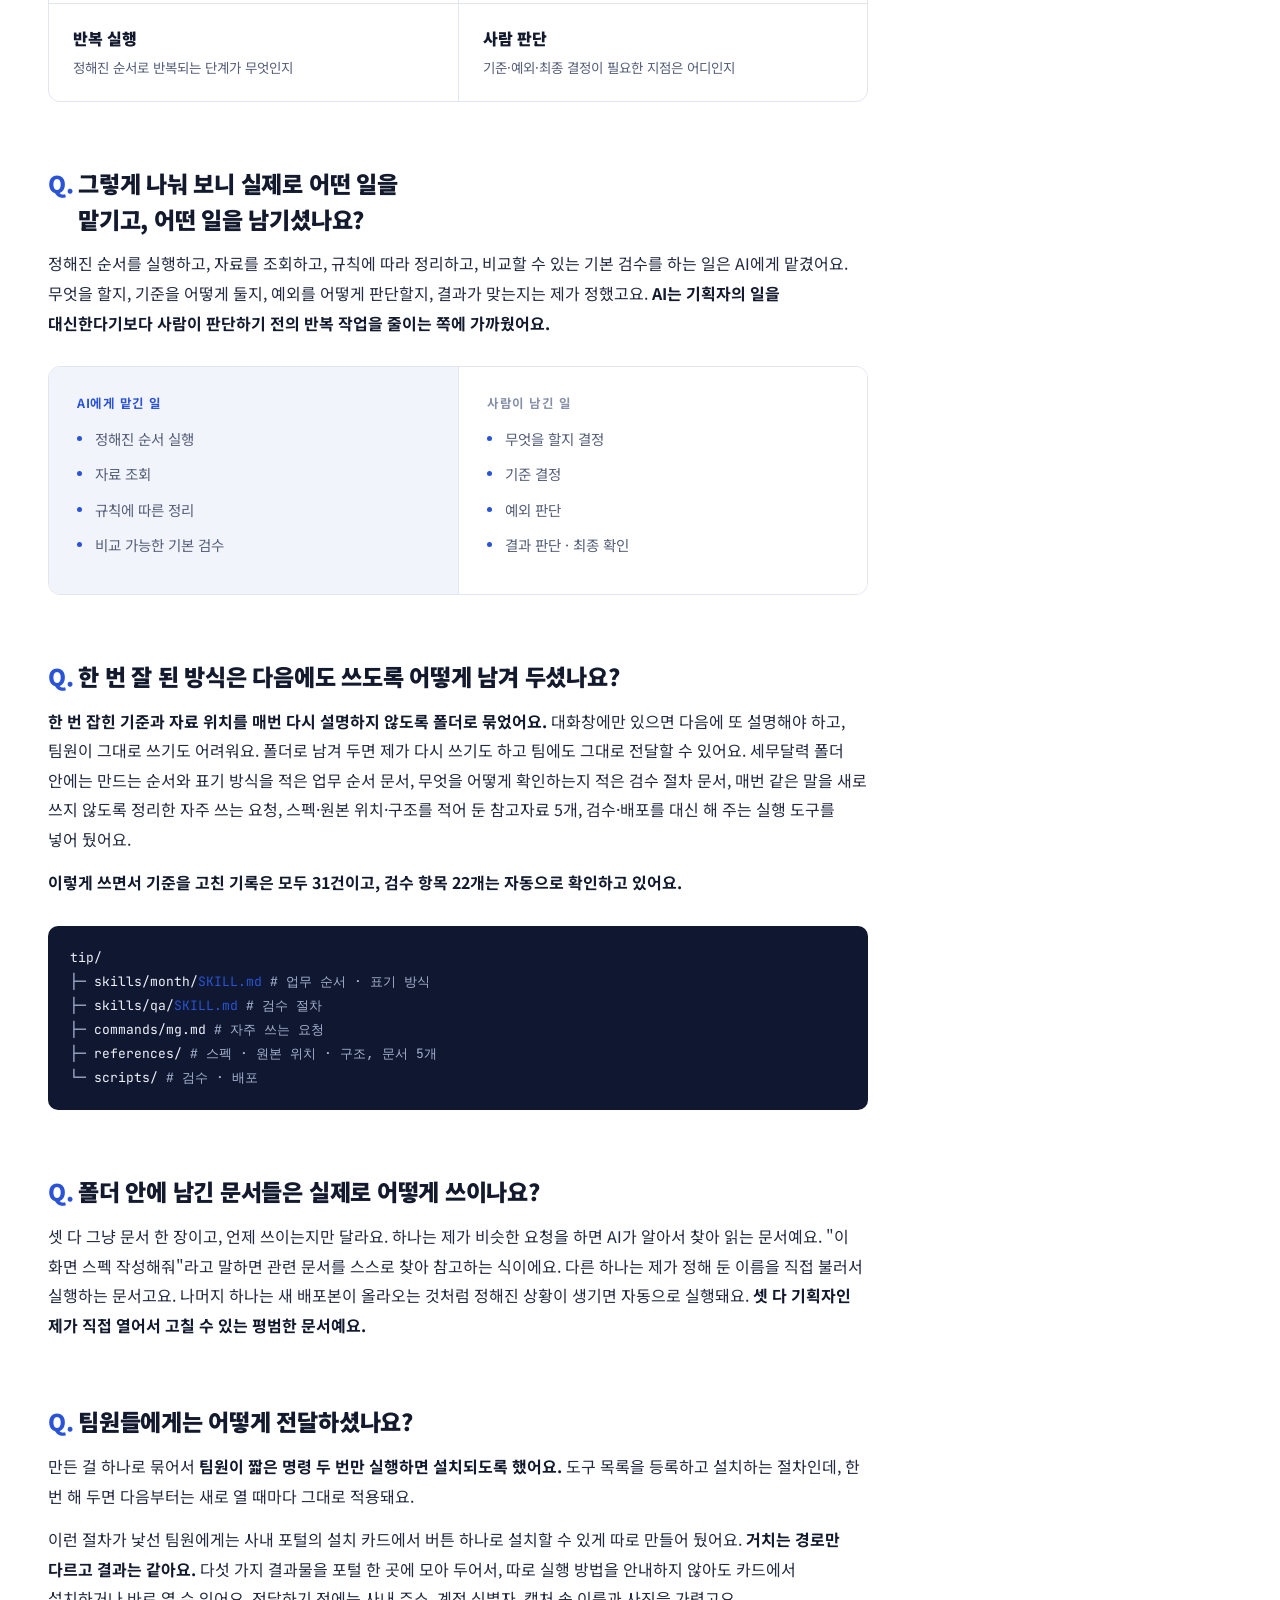
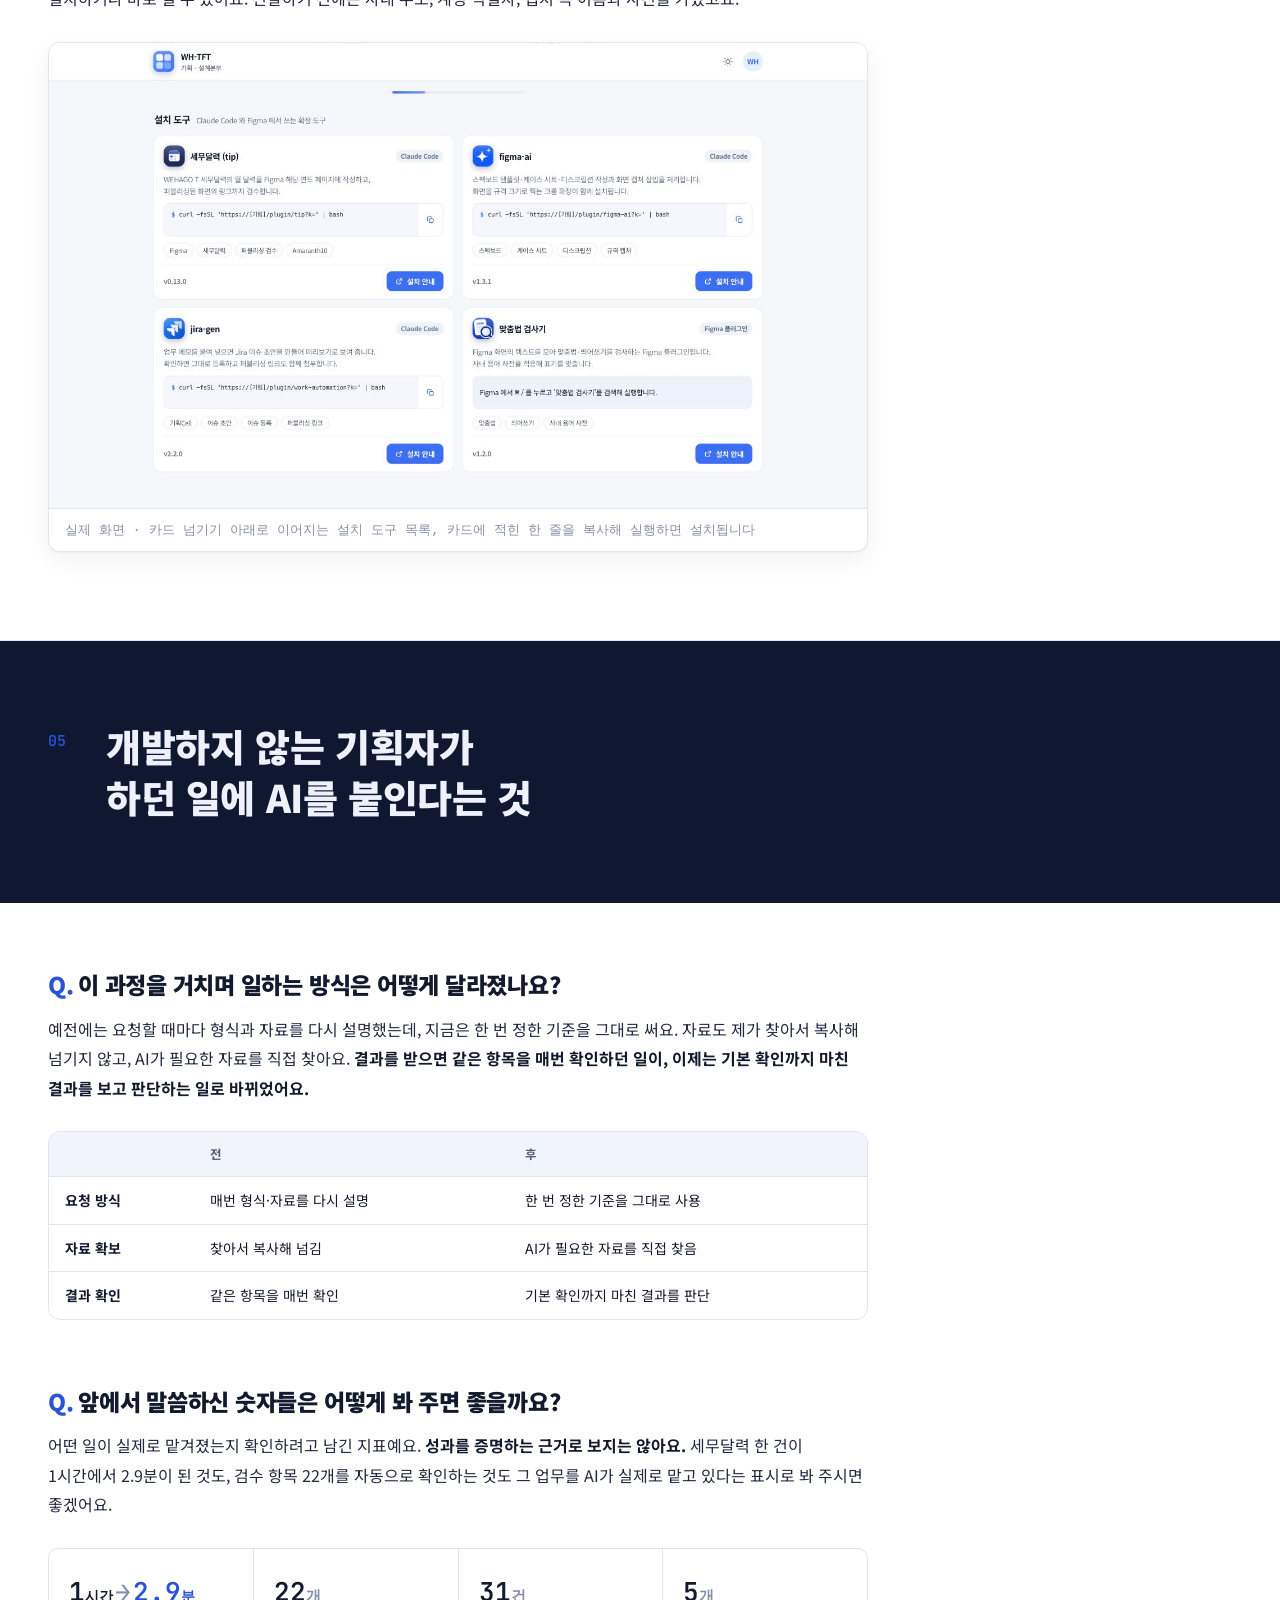
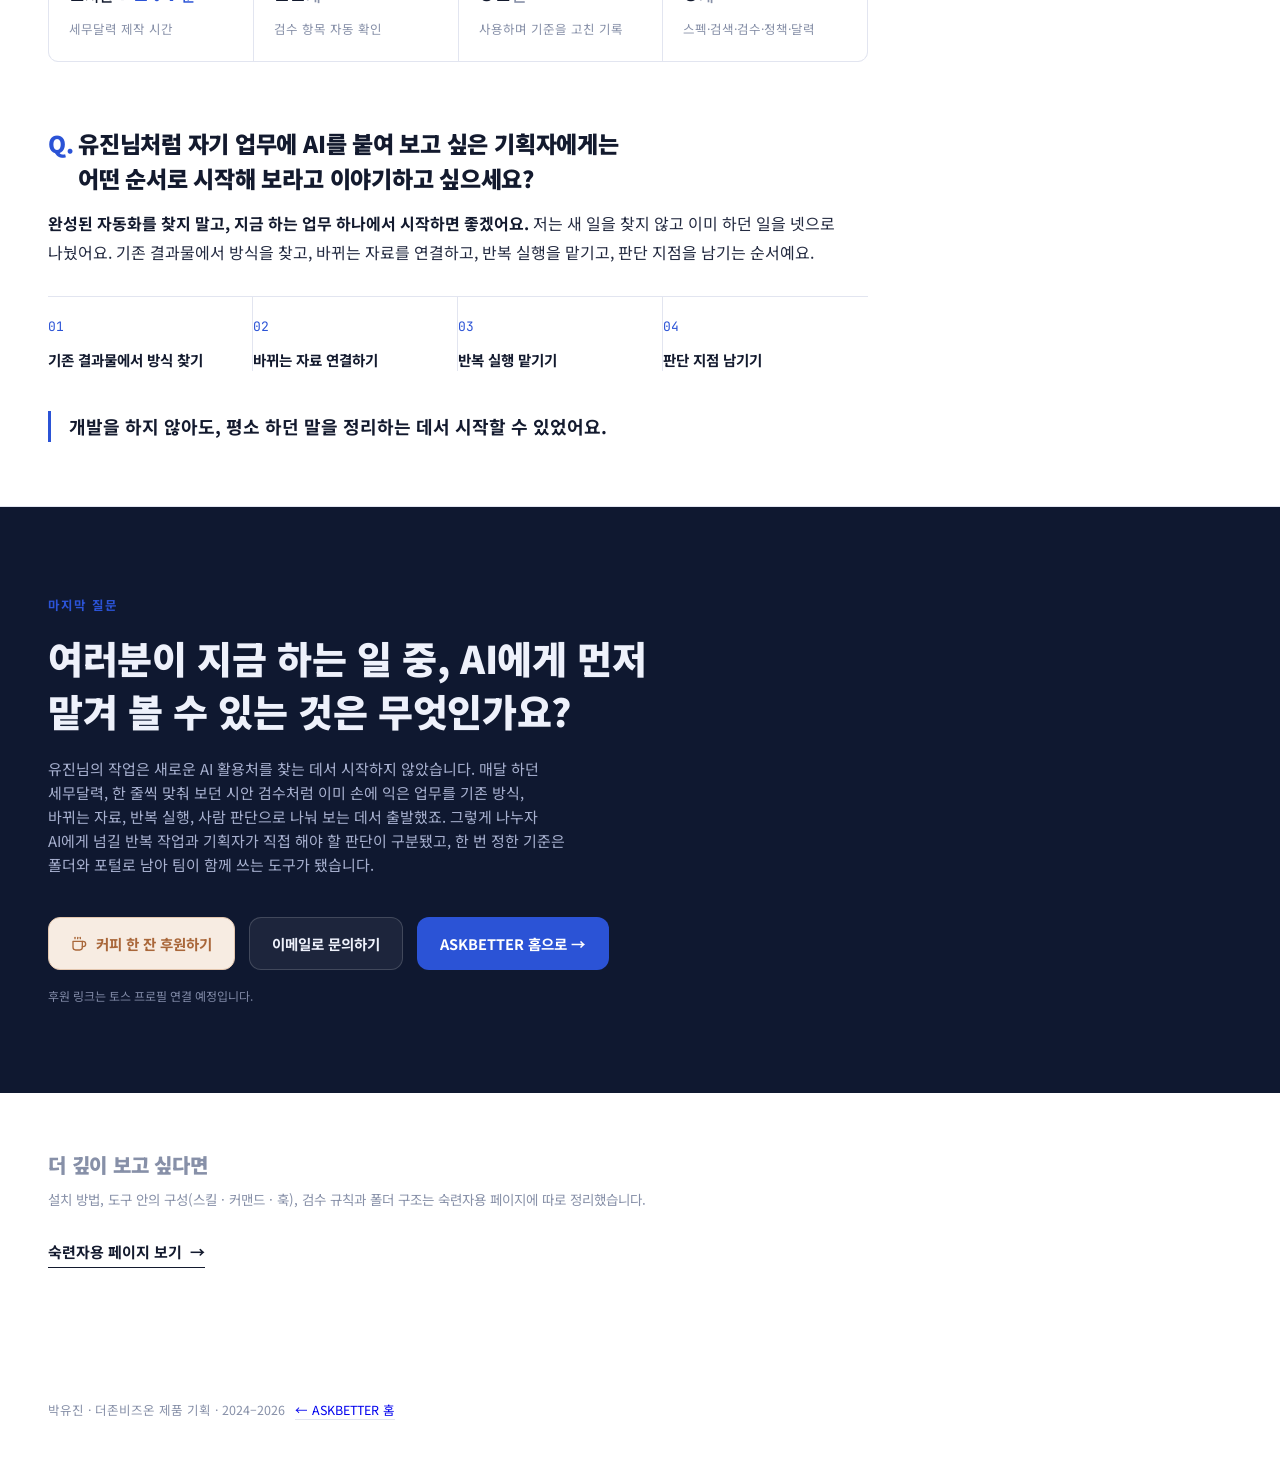
==== commit 71e49fa3: "인터뷰·심화 페이지 본문을 메인과 같은 좌우 여백으로 맞춤 본문 읽기 단이 가운데 정렬이라 헤더 로고·메인 페이지와 왼쪽 선이 어긋났다. 지면 폭·여백을 nav.css의 --pag" ====
--- a/case-study.html
+++ b/case-study.html
@@ -60,8 +60,7 @@
     font-variant-numeric: tabular-nums;
   }
 
-  .wrap{max-width:1040px; margin:0 auto; padding:0 32px;}
-  @media (max-width:640px){ .wrap{padding:0 20px;} }
+  .wrap{max-width:var(--page-max); margin:0 auto; padding-inline:var(--page-gut);}
 
   .eyebrow{
     font-size:12.5px;
@@ -320,7 +319,8 @@
   }
 
   /* narrow reading column */
-  .wrap.narrow{ max-width:820px; }
+  /* 읽기 단은 좁게 두되 가운데가 아니라 로고 왼쪽 선에 붙인다 */
+  .wrap.narrow{ max-width:calc(820px + 2 * var(--page-gut)); margin-left:max(0px, calc((100% - var(--page-max)) / 2)); margin-right:auto; }
 
   /* maker intro */
   .maker-sec{ padding:56px 0 64px; border-bottom:1px solid var(--line); }
@@ -771,7 +771,7 @@
       <h2>여러분이 지금 하는 일 중, AI에게 먼저 맡겨 볼 수 있는 것은 무엇인가요?</h2>
       <p class="sub">유진님의 작업은 새로운 AI 활용처를 찾는 데서 시작하지 않았습니다. 매달 하던 세무달력, 한 줄씩 맞춰 보던 시안 검수처럼 이미 손에 익은 업무를 기존 방식, 바뀌는 자료, 반복 실행, 사람 판단으로 나눠 보는 데서 출발했죠. 그렇게 나누자 AI에게 넘길 반복 작업과 기획자가 직접 해야 할 판단이 구분됐고, 한 번 정한 기준은 폴더와 포털로 남아 팀이 함께 쓰는 도구가 됐습니다.</p>
       <div class="cta-row">
-        <a class="cta coffee" href="#" aria-label="토스 프로필로 커피 후원하기">
+        <a class="cta coffee" href="#" data-site-href="support.href" aria-label="토스 프로필로 커피 후원하기">
           <svg viewBox="0 0 24 24" fill="none" stroke="currentColor" stroke-width="2" stroke-linecap="round" stroke-linejoin="round"><path d="M17 8h1a4 4 0 1 1 0 8h-1"/><path d="M3 8h14v9a4 4 0 0 1-4 4H7a4 4 0 0 1-4-4Z"/><line x1="6" y1="2" x2="6" y2="4"/><line x1="10" y1="2" x2="10" y2="4"/><line x1="14" y1="2" x2="14" y2="4"/></svg>
           커피 한 잔 후원하기
         </a>
--- a/assets/nav.css
+++ b/assets/nav.css
@@ -1,8 +1,10 @@
 /* 하위 페이지 공용 헤더. 값은 index.html 헤더와 같게 맞춘다 */
+/* 지면 폭과 좌우 여백. 본문도 이 값으로 로고 왼쪽 선에 맞춘다 */
+:root{ --page-max:1280px; --page-gut:clamp(20px, 4vw, 48px); }
 .nav{ position:sticky; top:0; z-index:30; background:rgba(255,255,255,.86); backdrop-filter:saturate(180%) blur(10px);
   border-bottom:1px solid transparent; transition:border-color .4s ease; }
 .nav.is-scrolled{ border-bottom-color:rgba(19,26,46,.06); }
-.nav .page{ max-width:1280px; margin:0 auto; padding-inline:clamp(20px, 4vw, 48px);
+.nav .page{ max-width:var(--page-max); margin:0 auto; padding-inline:var(--page-gut);
   display:flex; align-items:center; justify-content:space-between; height:68px; }
 .nav .id img{ display:block; width:148px; height:auto; }
 .nav .links{ display:flex; gap:28px; font-size:13px; font-weight:500; color:#4e5770; }
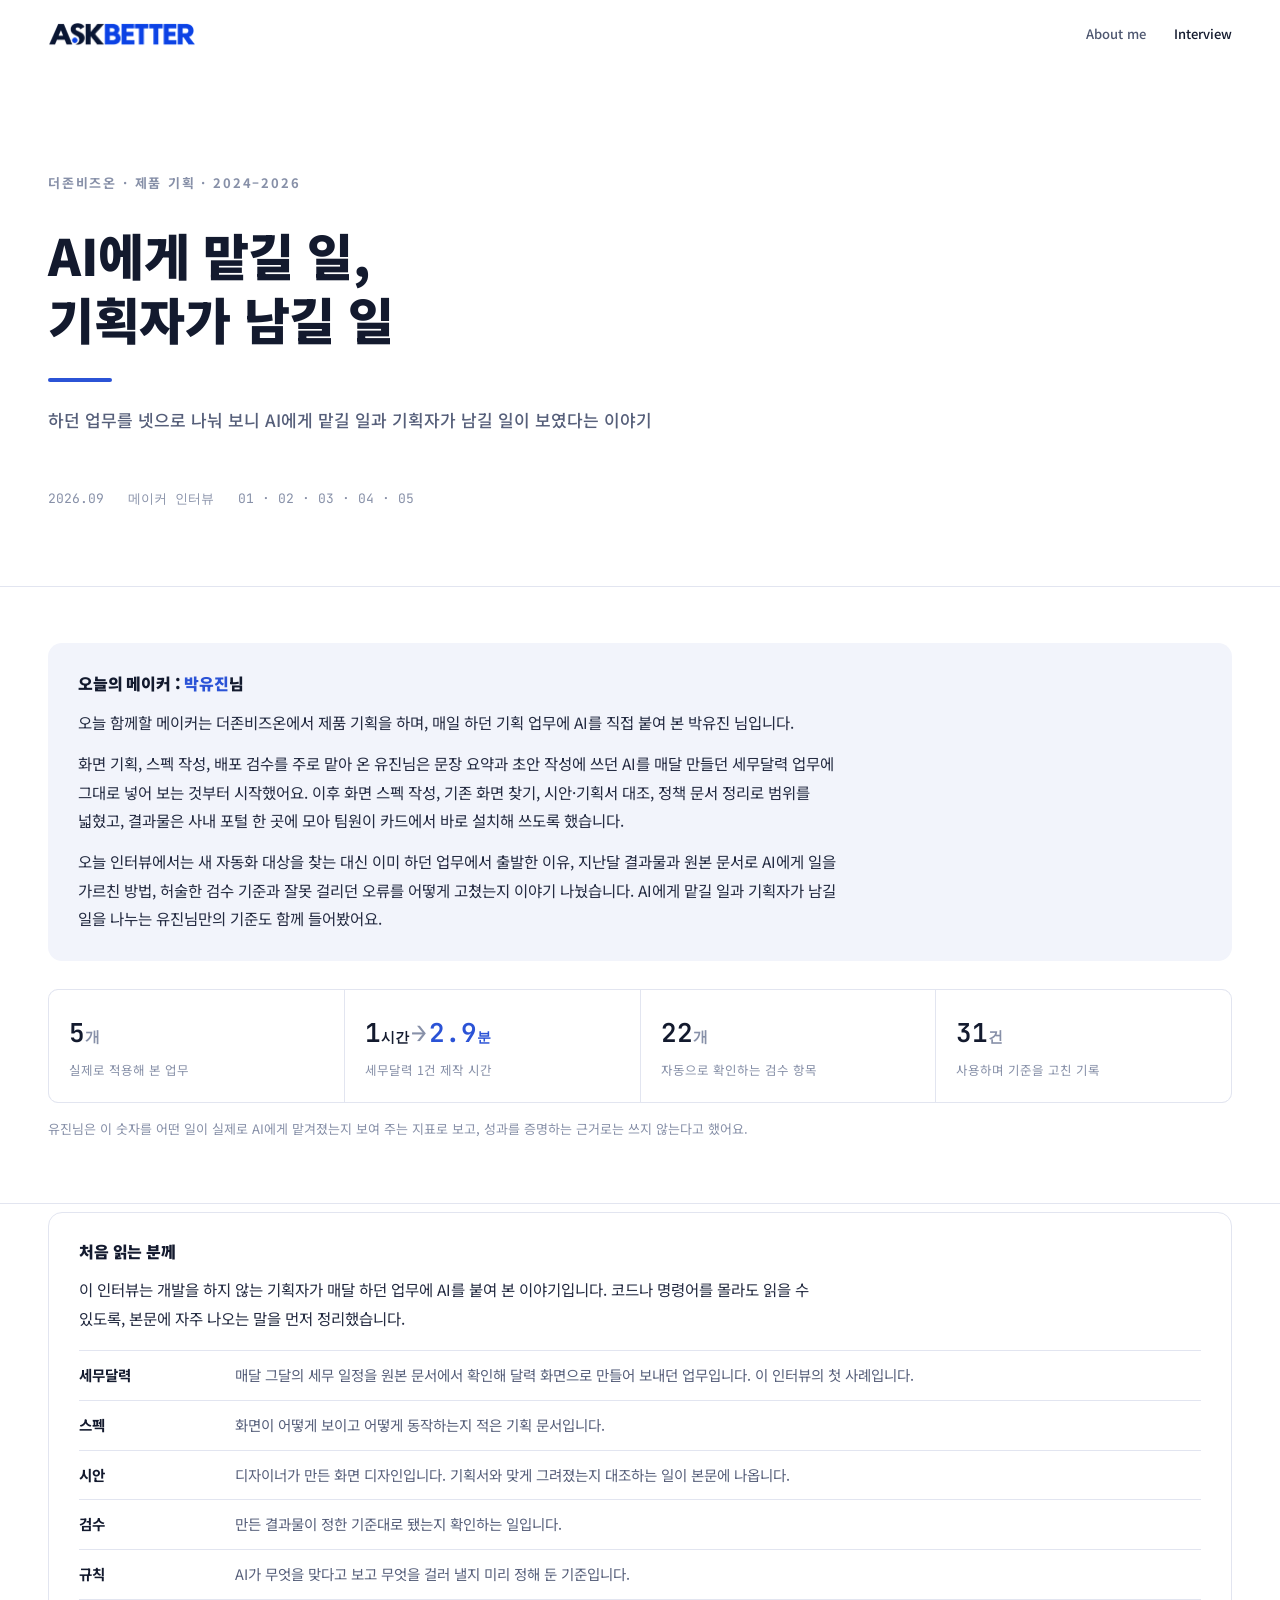
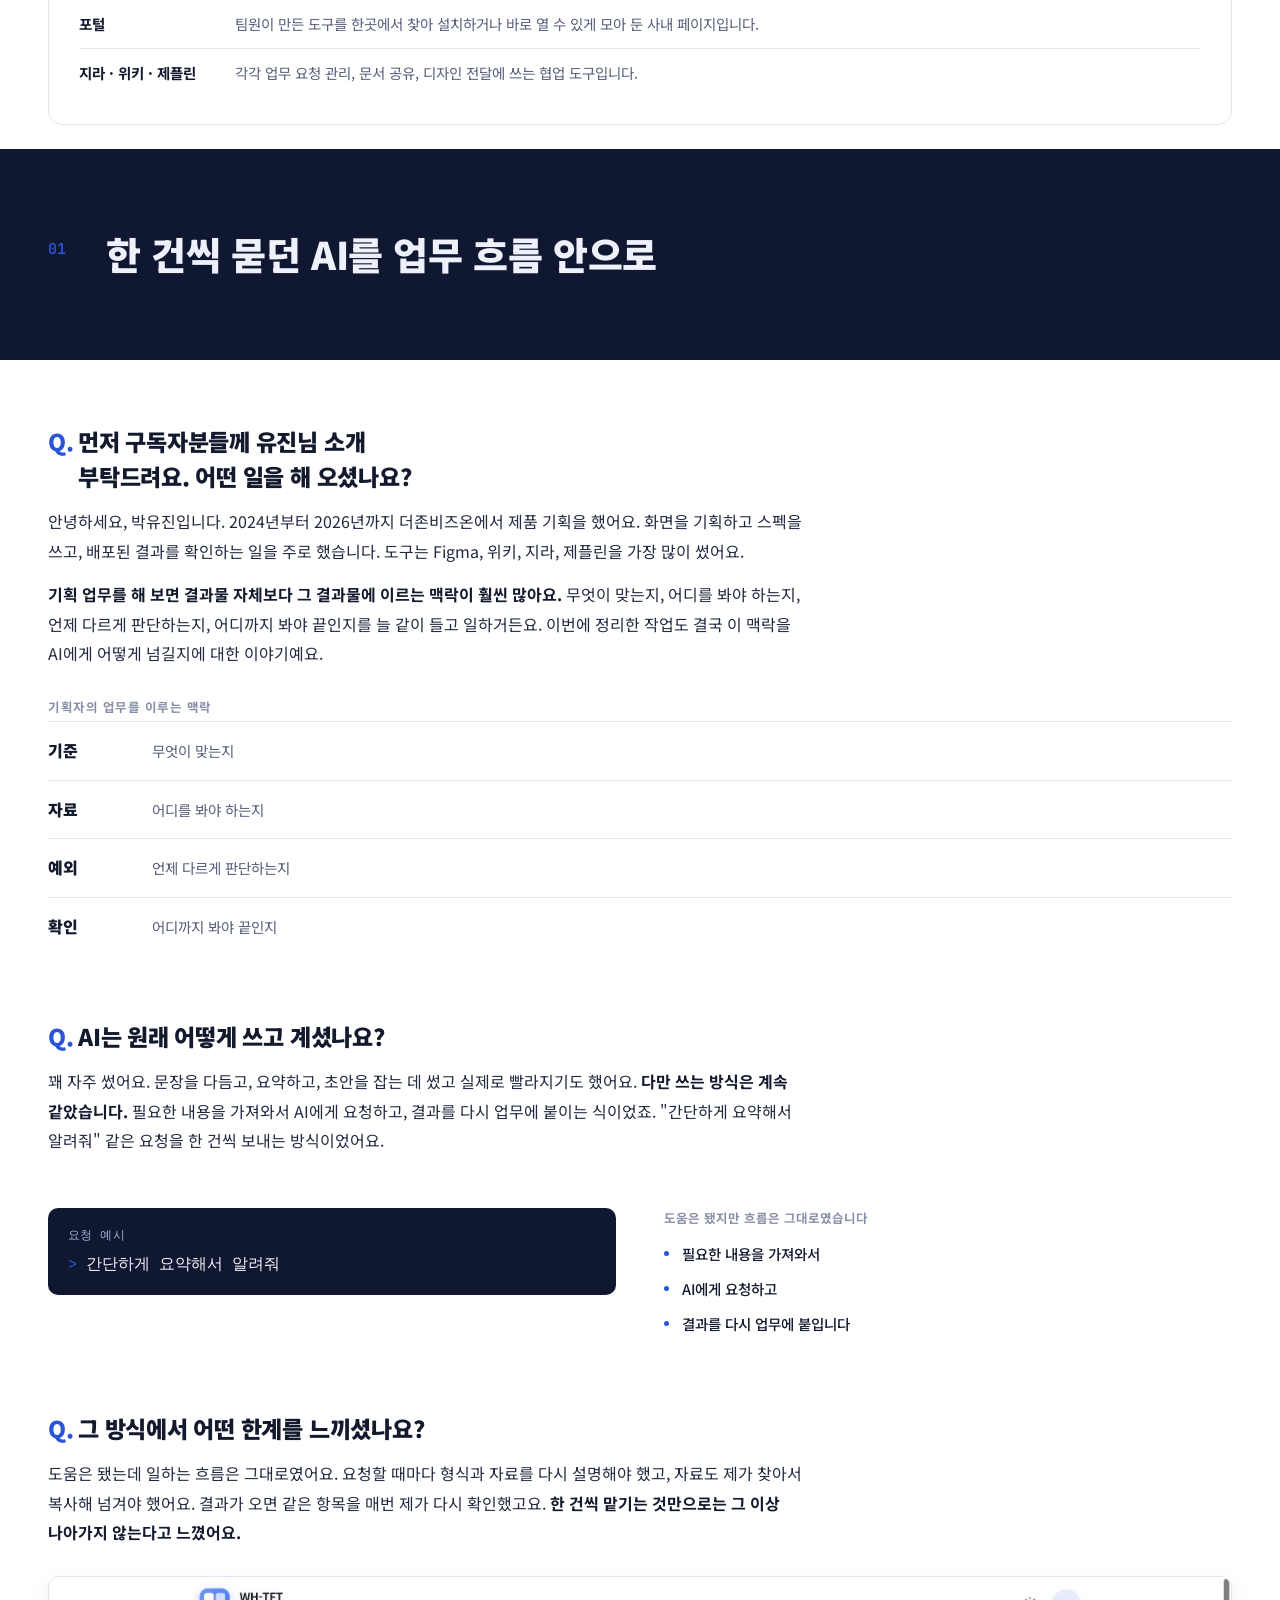
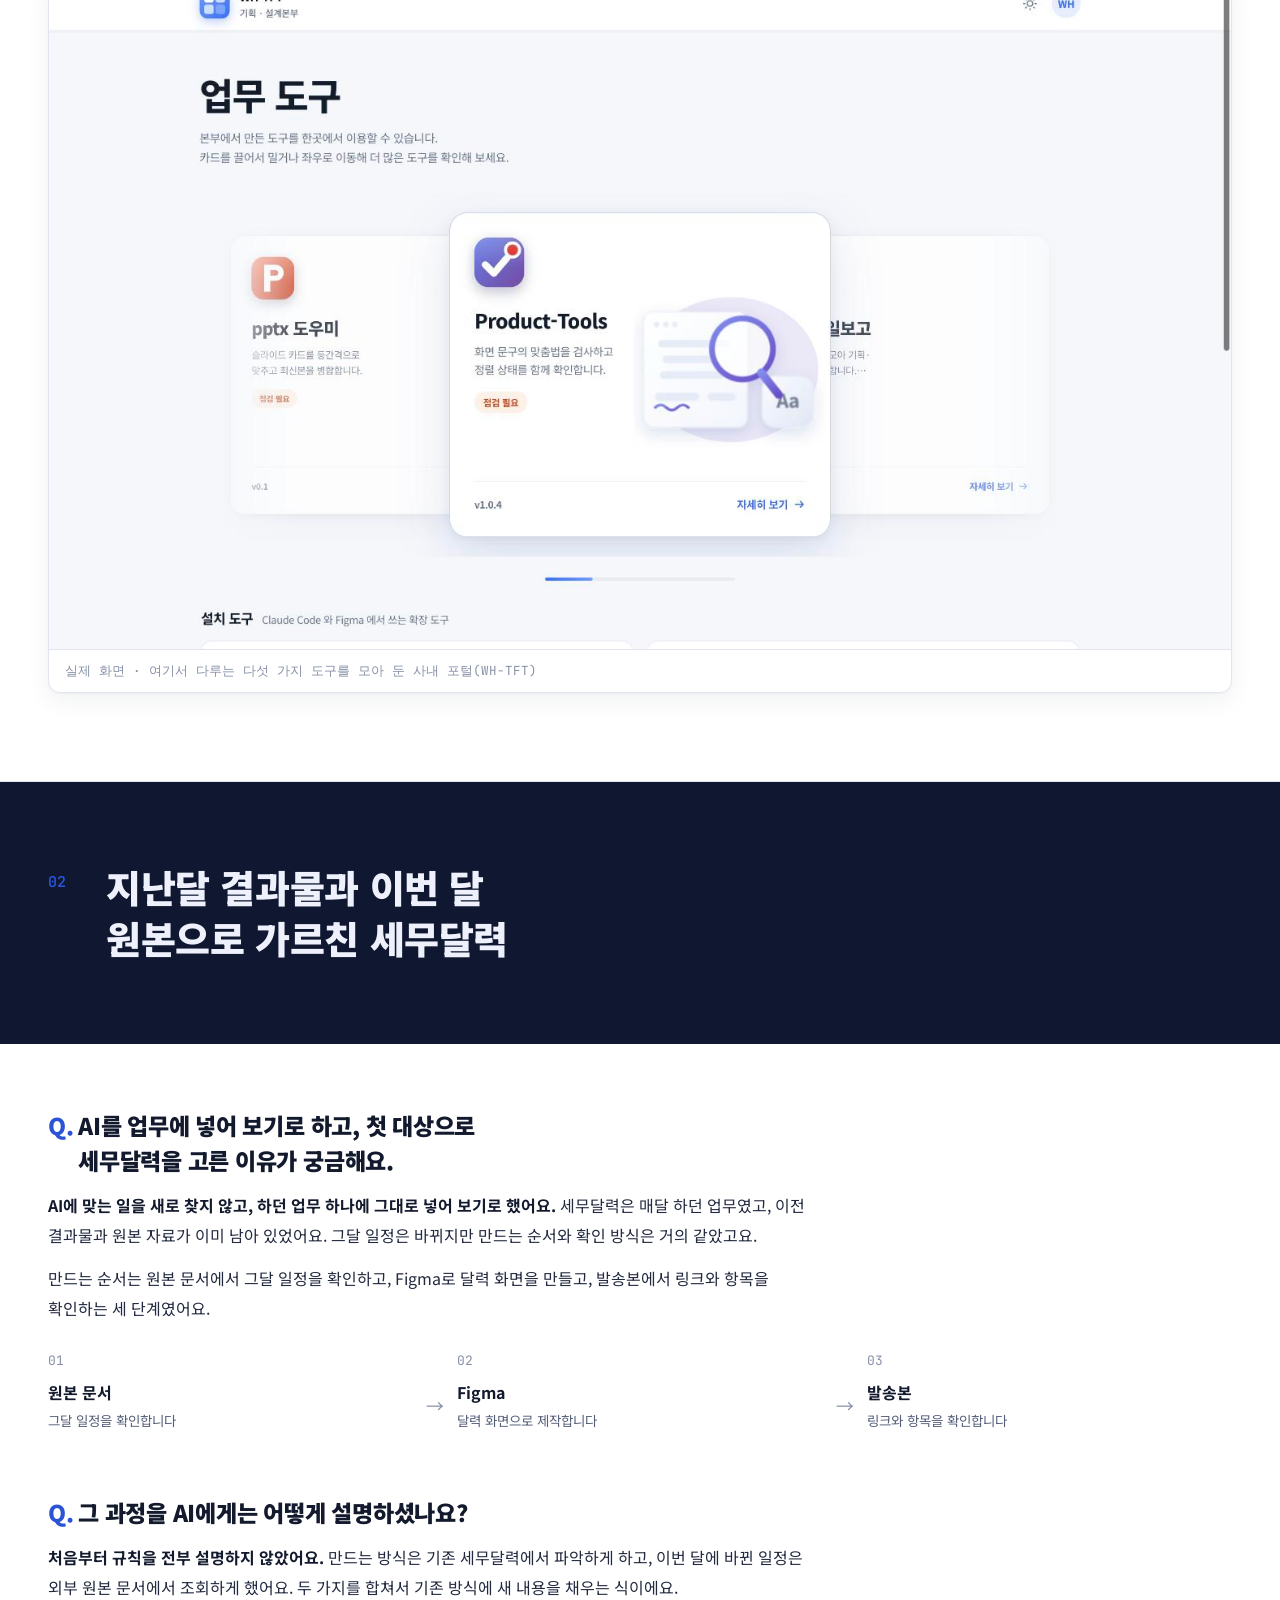
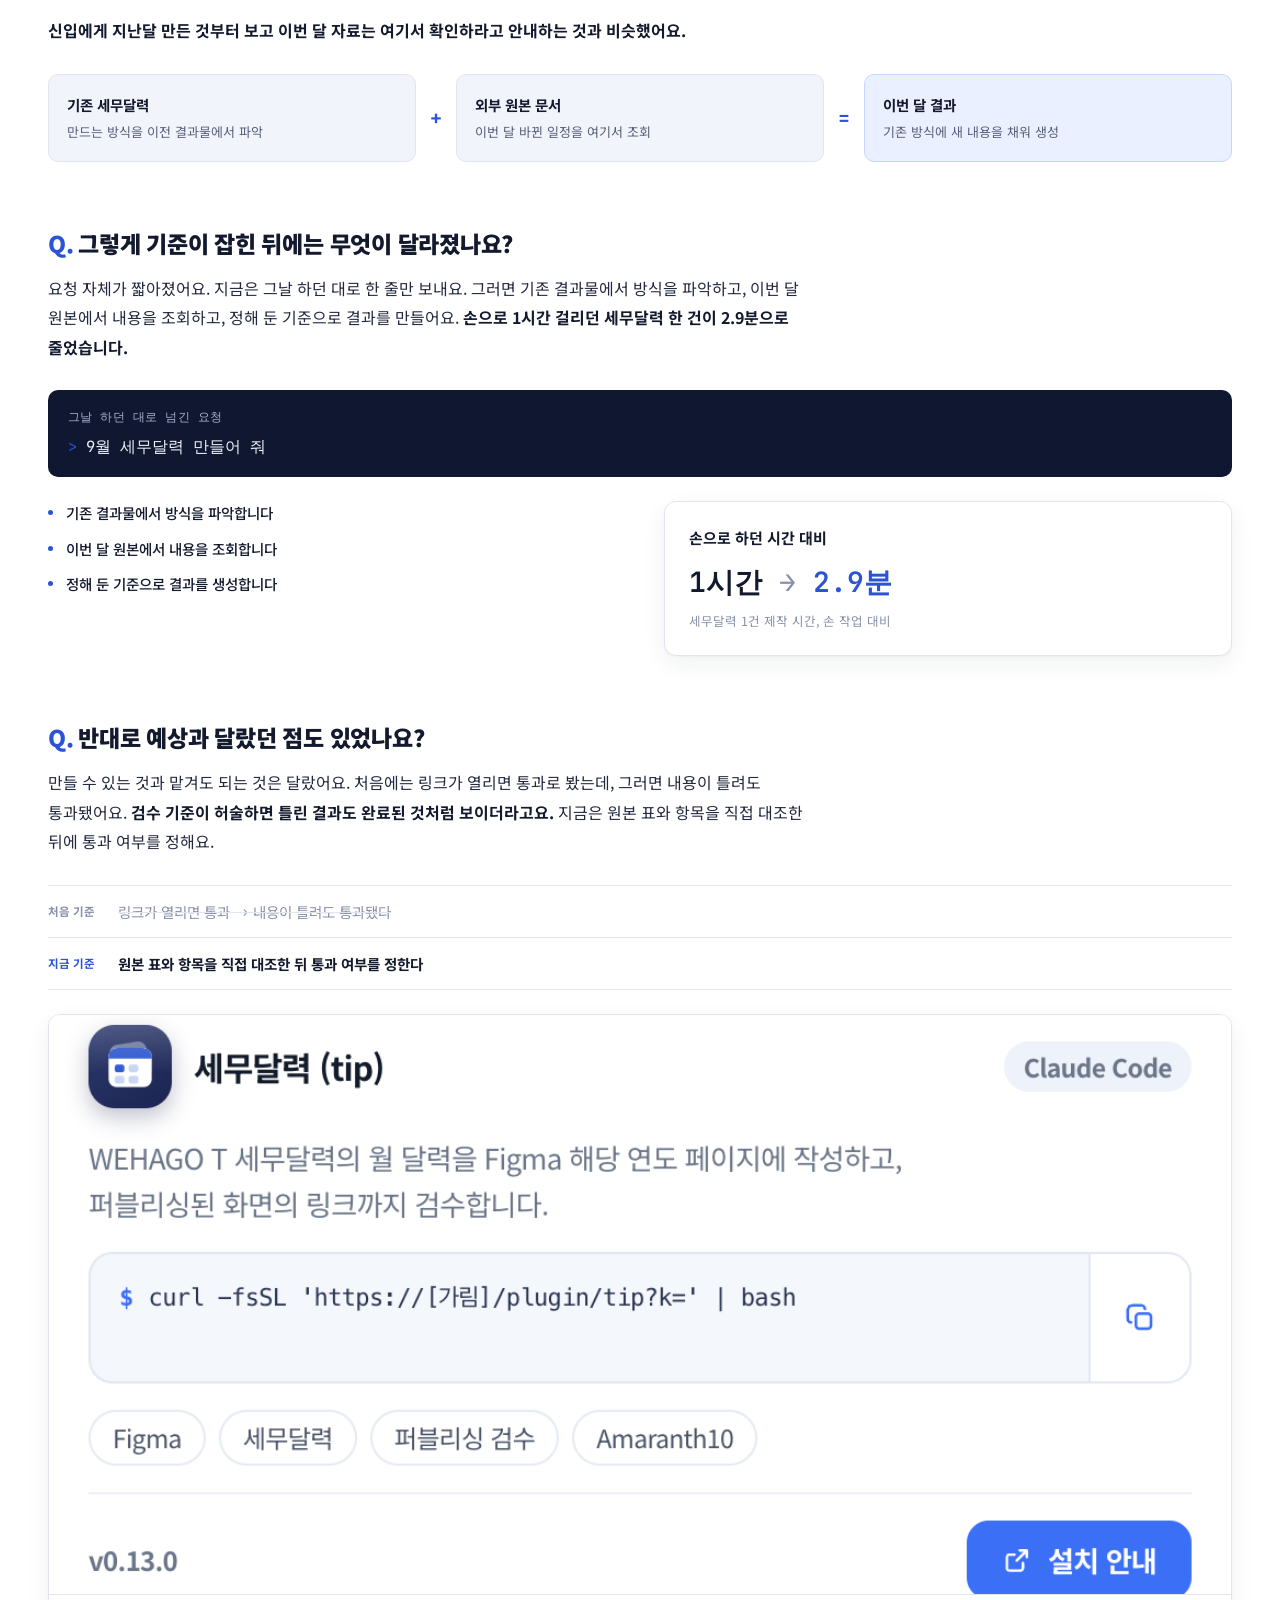
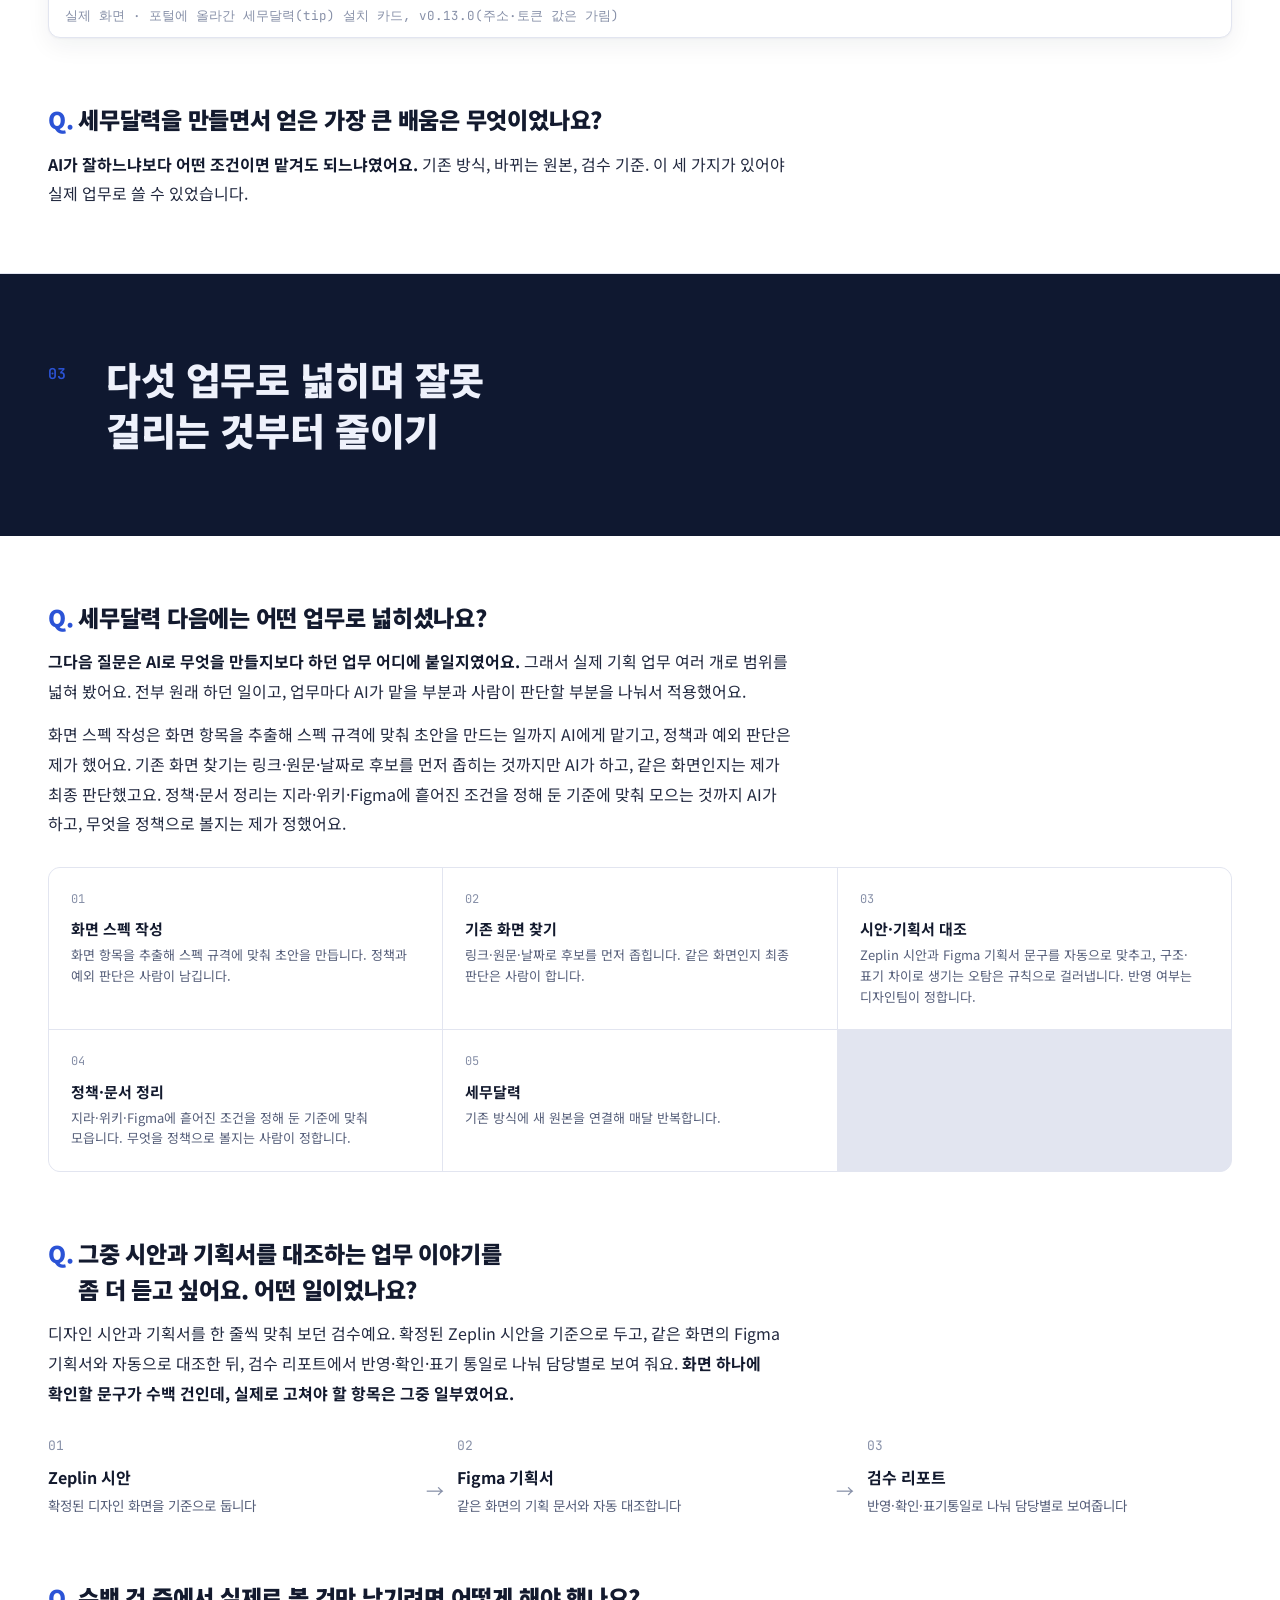
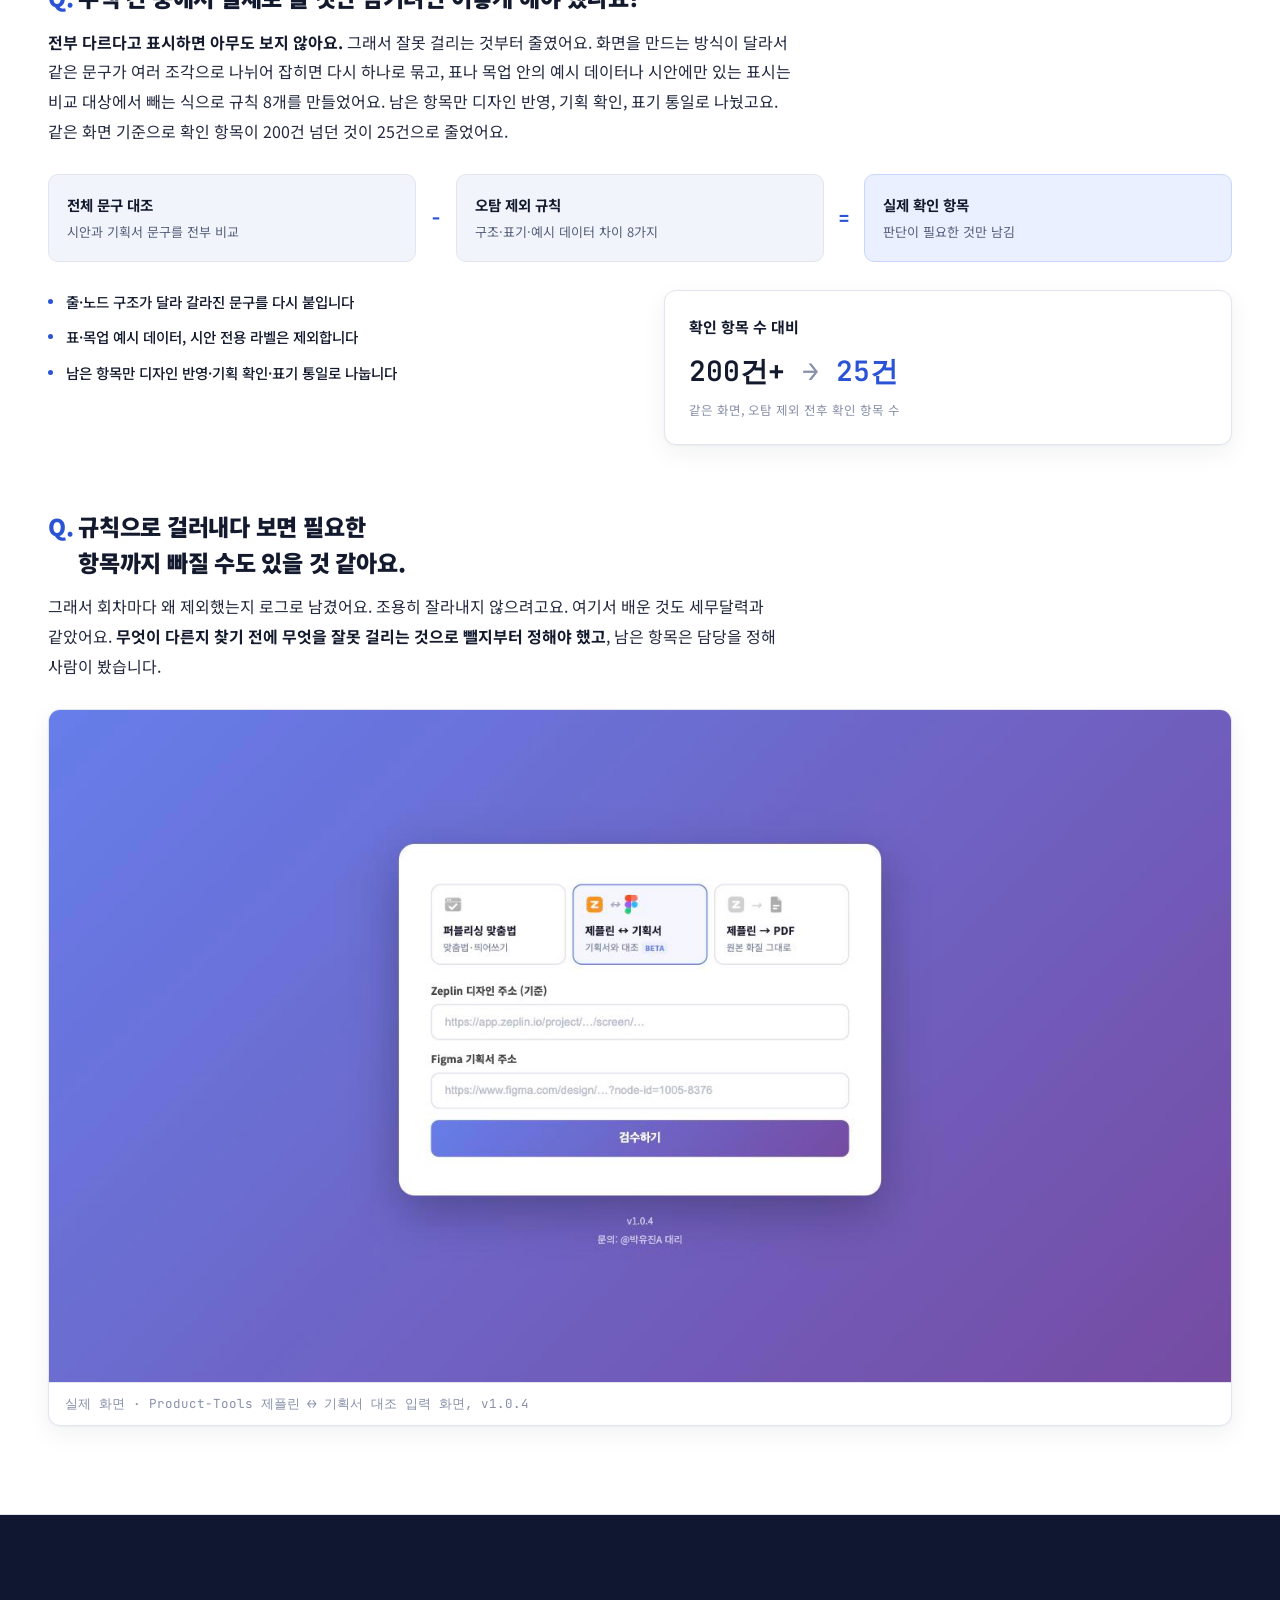
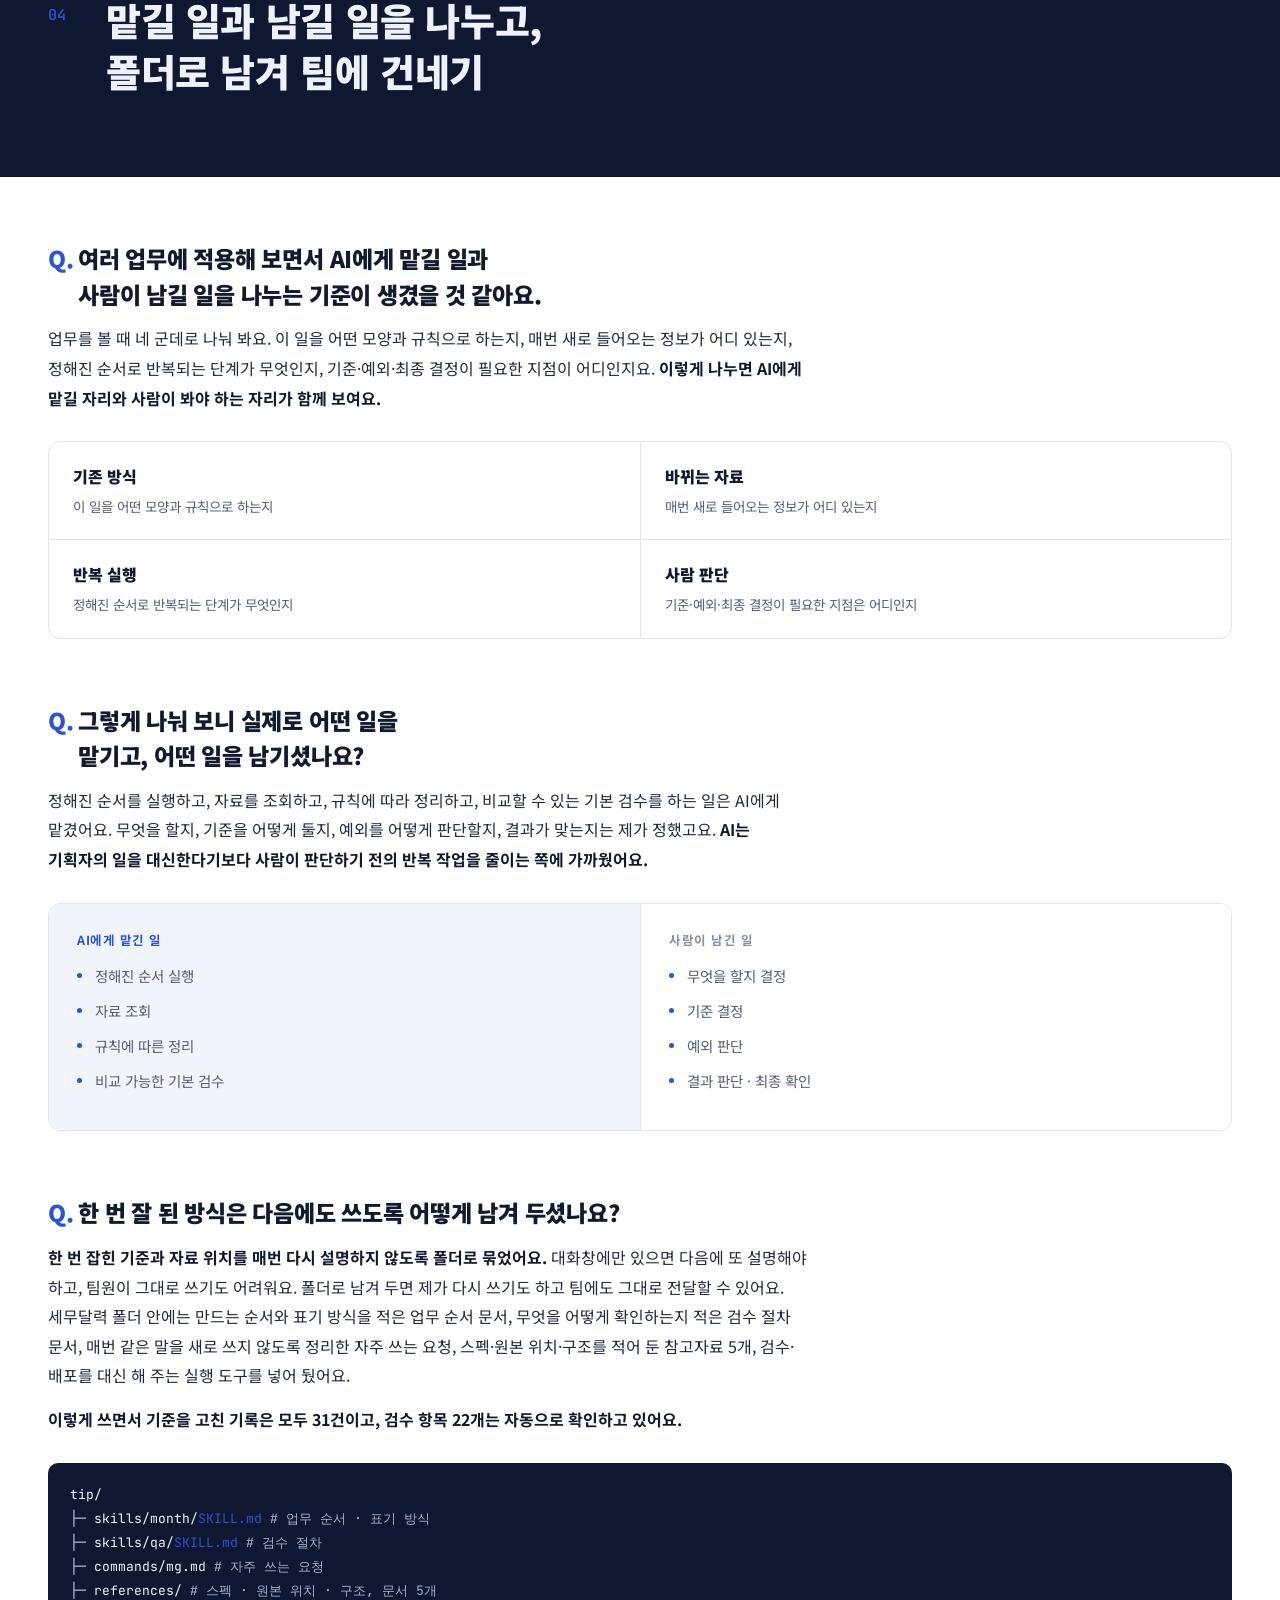
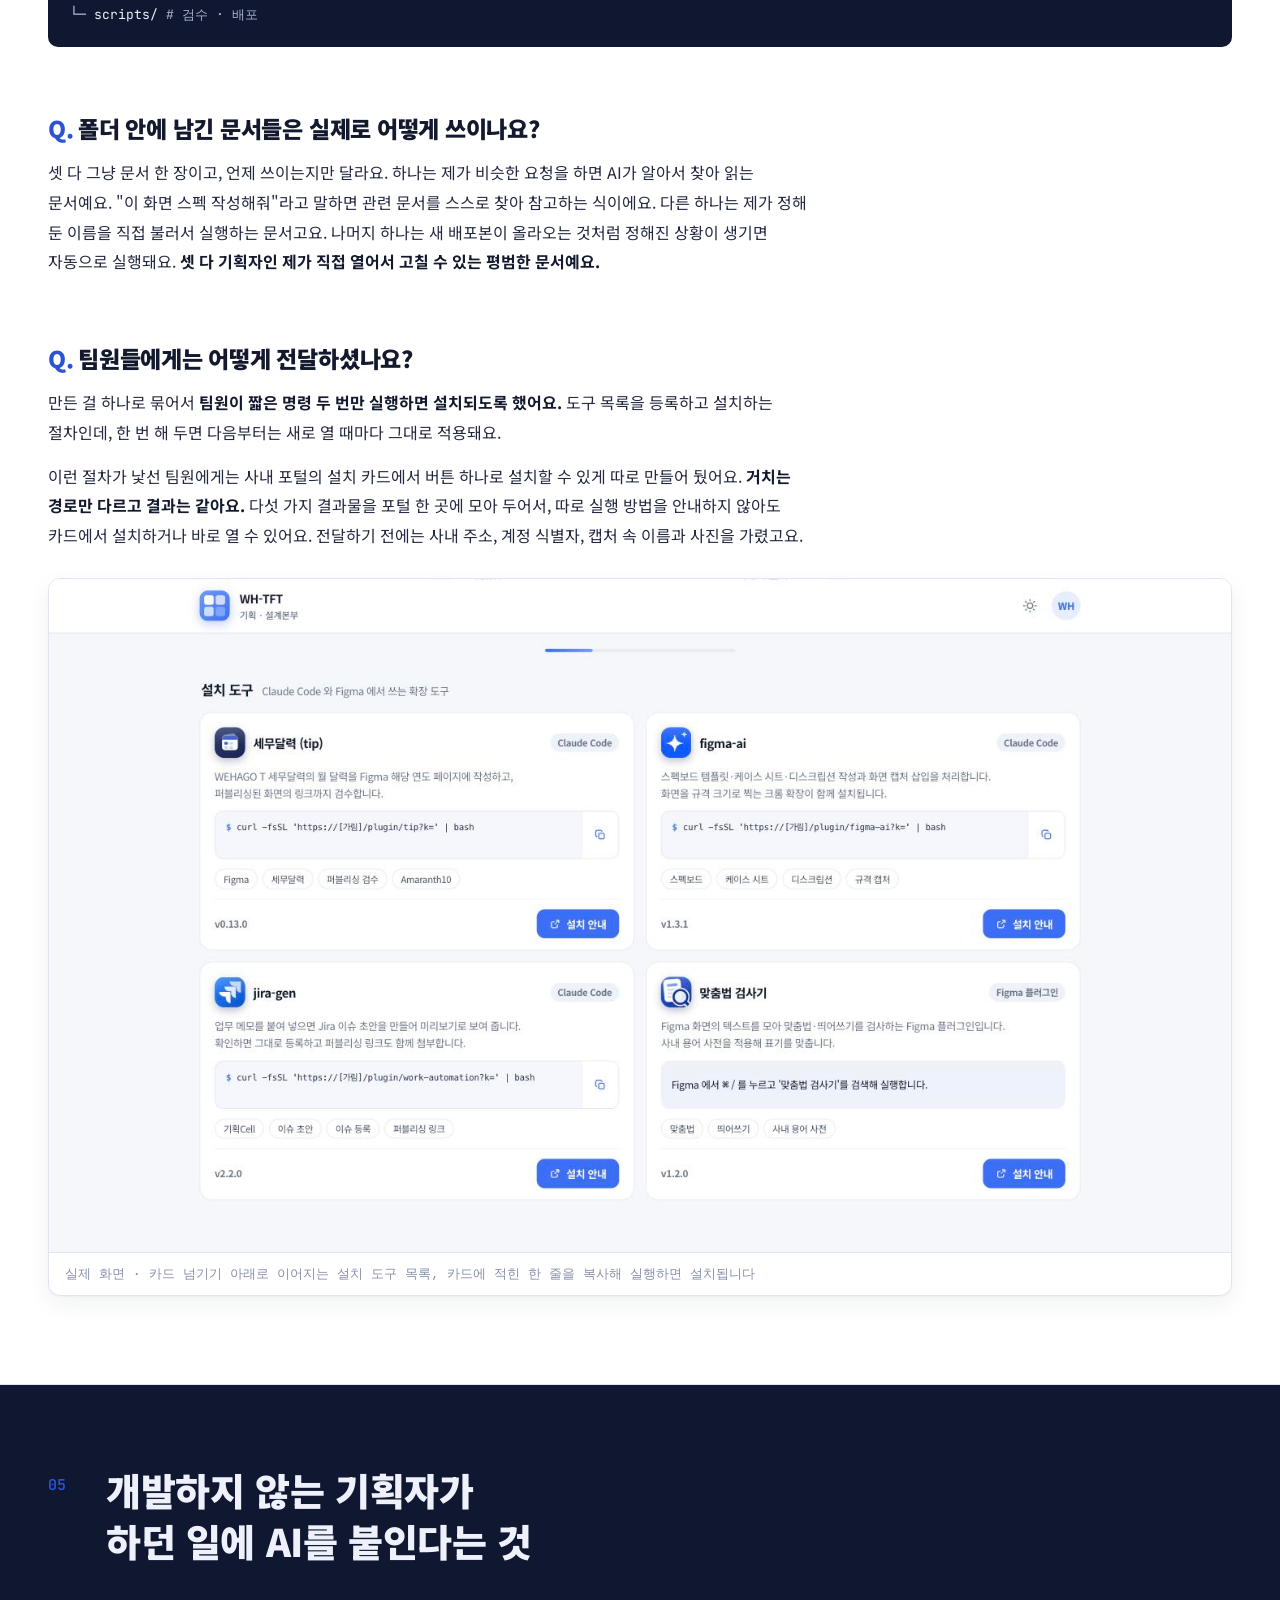
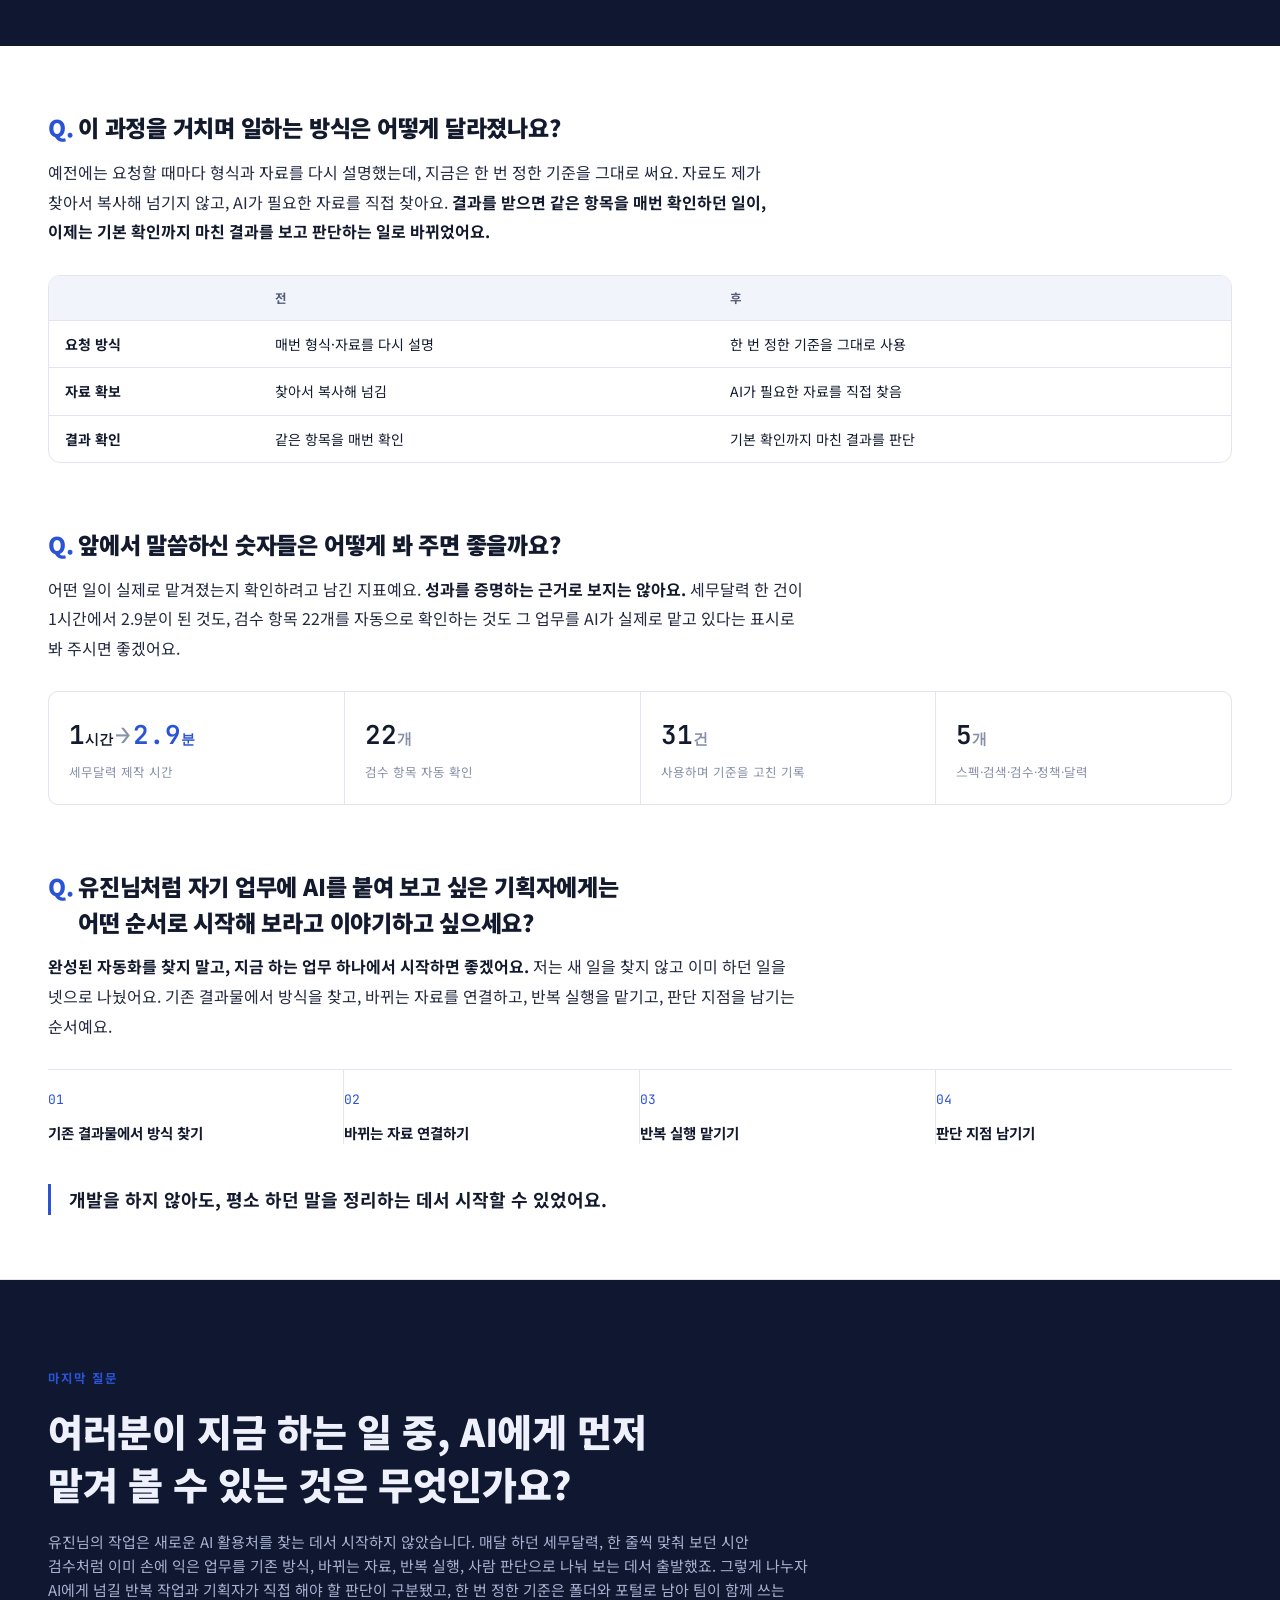
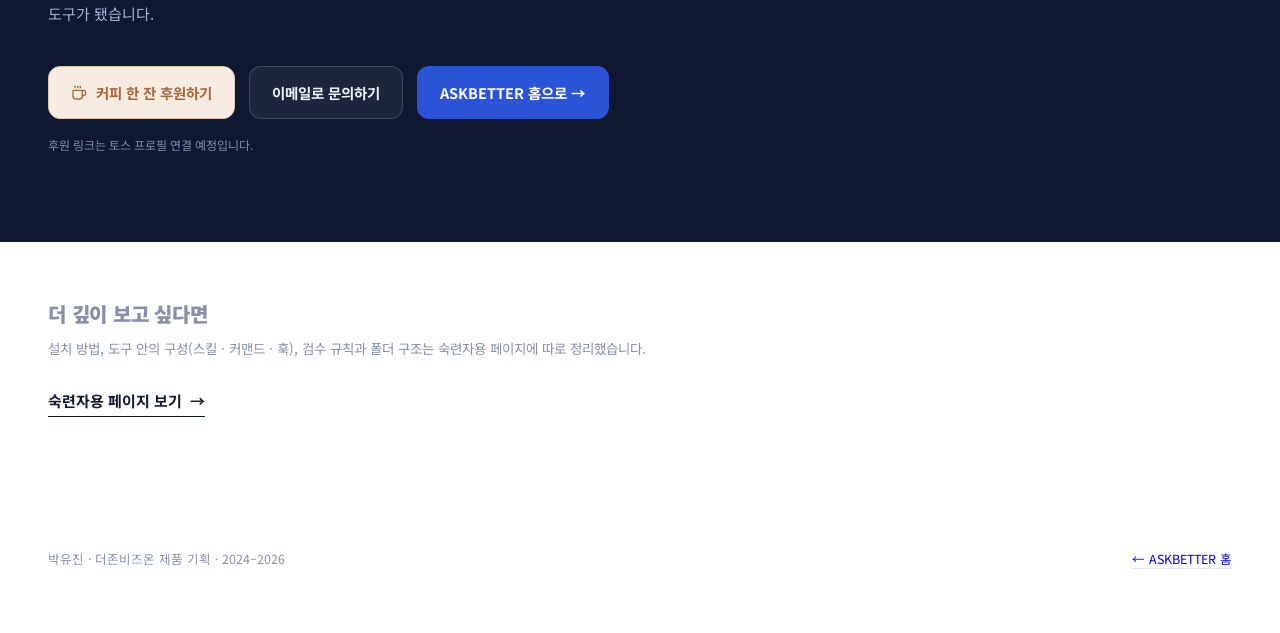
==== commit d44a4bb9: "하위 페이지 본문 틀을 헤더 좌우 선에 맞추고 여백 검사 스크립트 추가 - 인터뷰·심화 페이지 .wrap.narrow가 820px 단이라 오른쪽 선이 헤더와 어긋났다.   틀은 헤" ====
--- a/case-study.html
+++ b/case-study.html
@@ -295,7 +295,8 @@
   }
 
 
-  footer.pagefoot{ padding:36px 0 64px; font-size:12.5px; color:var(--ink-faint); display:flex; justify-content:space-between; flex-wrap:wrap; gap:10px; }
+  footer.pagefoot{ padding:36px 0 64px; font-size:12.5px; color:var(--ink-faint); }
+  footer.pagefoot .wrap{ display:flex; justify-content:space-between; flex-wrap:wrap; gap:10px; }
 
   
   /* ---------- Closing CTA row ---------- */
@@ -319,8 +320,8 @@
   }
 
   /* narrow reading column */
-  /* 읽기 단은 좁게 두되 가운데가 아니라 로고 왼쪽 선에 붙인다 */
-  .wrap.narrow{ max-width:calc(820px + 2 * var(--page-gut)); margin-left:max(0px, calc((100% - var(--page-max)) / 2)); margin-right:auto; }
+  /* 틀은 헤더와 같은 좌우 선을 쓴다. 긴 글줄만 읽기 좋은 폭에서 끊는다 */
+  .wrap.narrow p, .wrap.narrow li{ max-width:var(--read-max); }
 
   /* maker intro */
   .maker-sec{ padding:56px 0 64px; border-bottom:1px solid var(--line); }
--- a/assets/nav.css
+++ b/assets/nav.css
@@ -1,6 +1,6 @@
 /* 하위 페이지 공용 헤더. 값은 index.html 헤더와 같게 맞춘다 */
 /* 지면 폭과 좌우 여백. 본문도 이 값으로 로고 왼쪽 선에 맞춘다 */
-:root{ --page-max:1280px; --page-gut:clamp(20px, 4vw, 48px); }
+:root{ --page-max:1280px; --page-gut:clamp(20px, 4vw, 48px); --read-max:760px; }
 .nav{ position:sticky; top:0; z-index:30; background:rgba(255,255,255,.86); backdrop-filter:saturate(180%) blur(10px);
   border-bottom:1px solid transparent; transition:border-color .4s ease; }
 .nav.is-scrolled{ border-bottom-color:rgba(19,26,46,.06); }
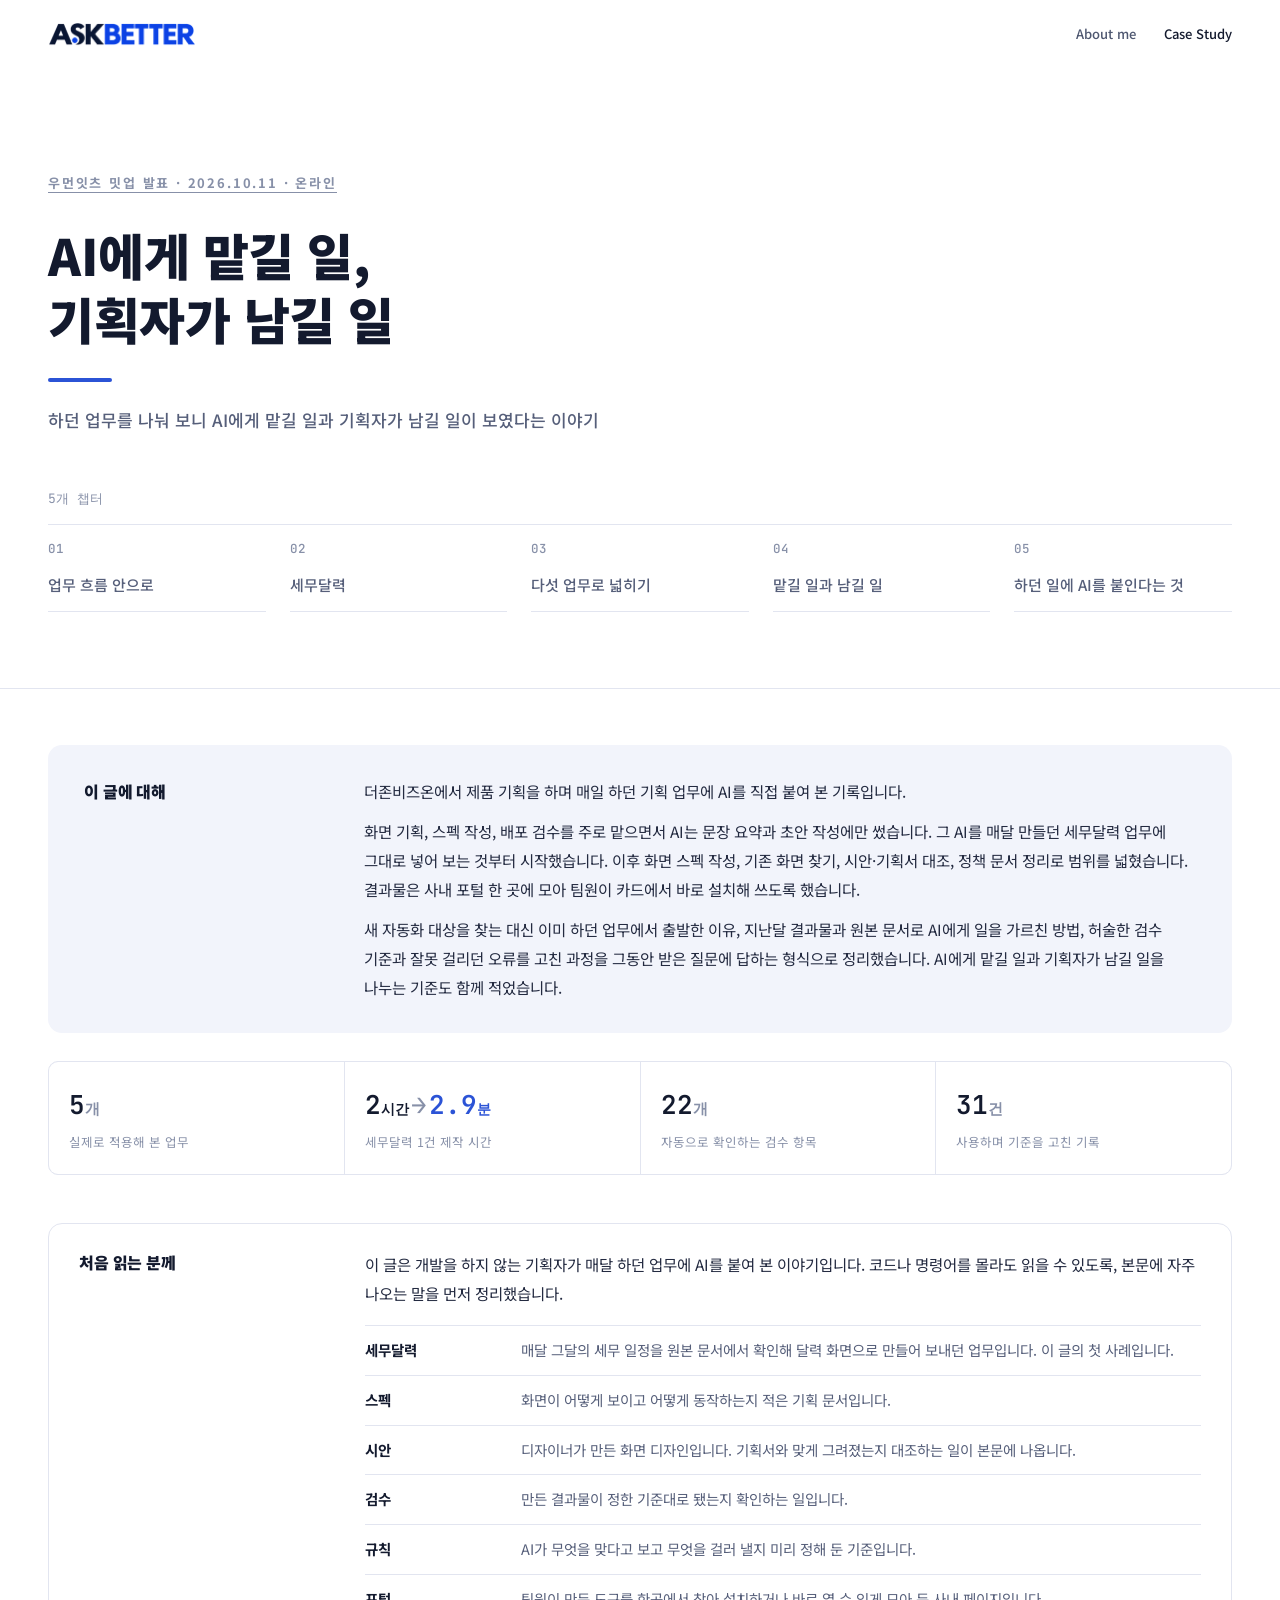
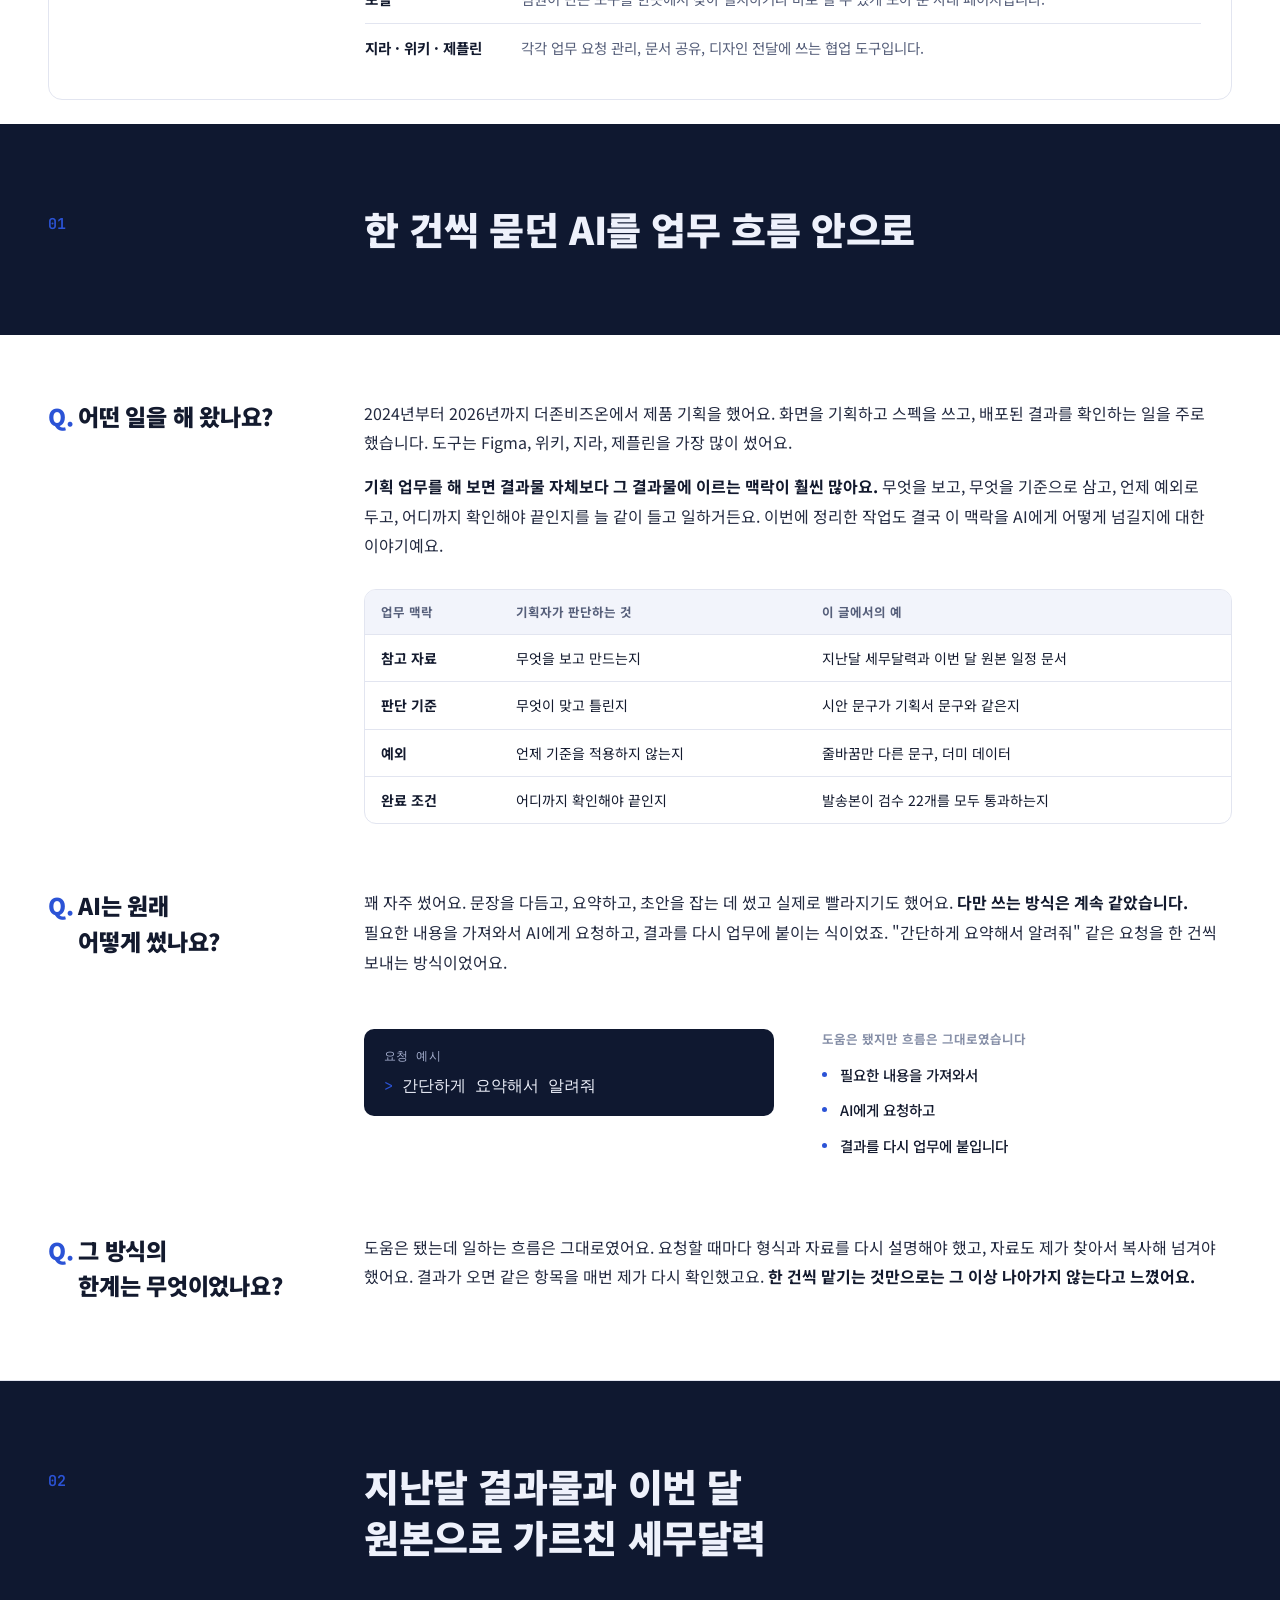
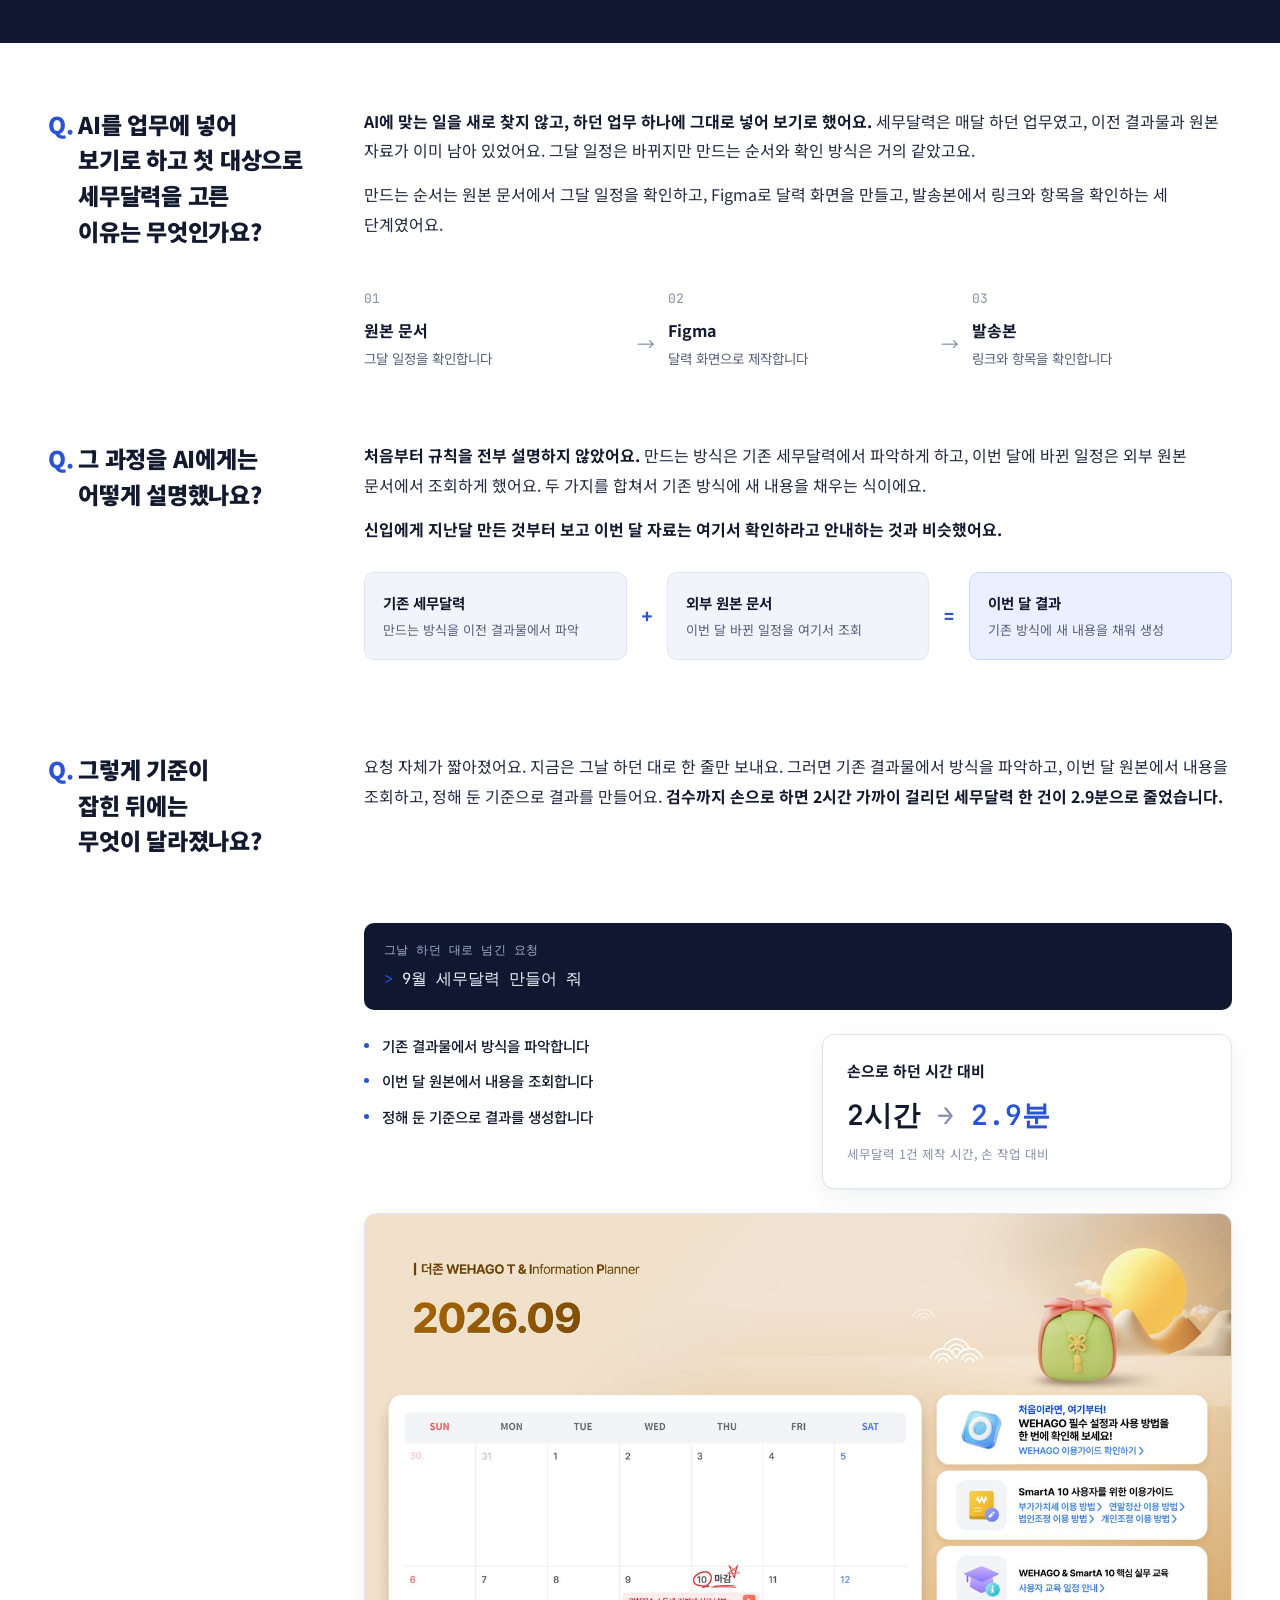
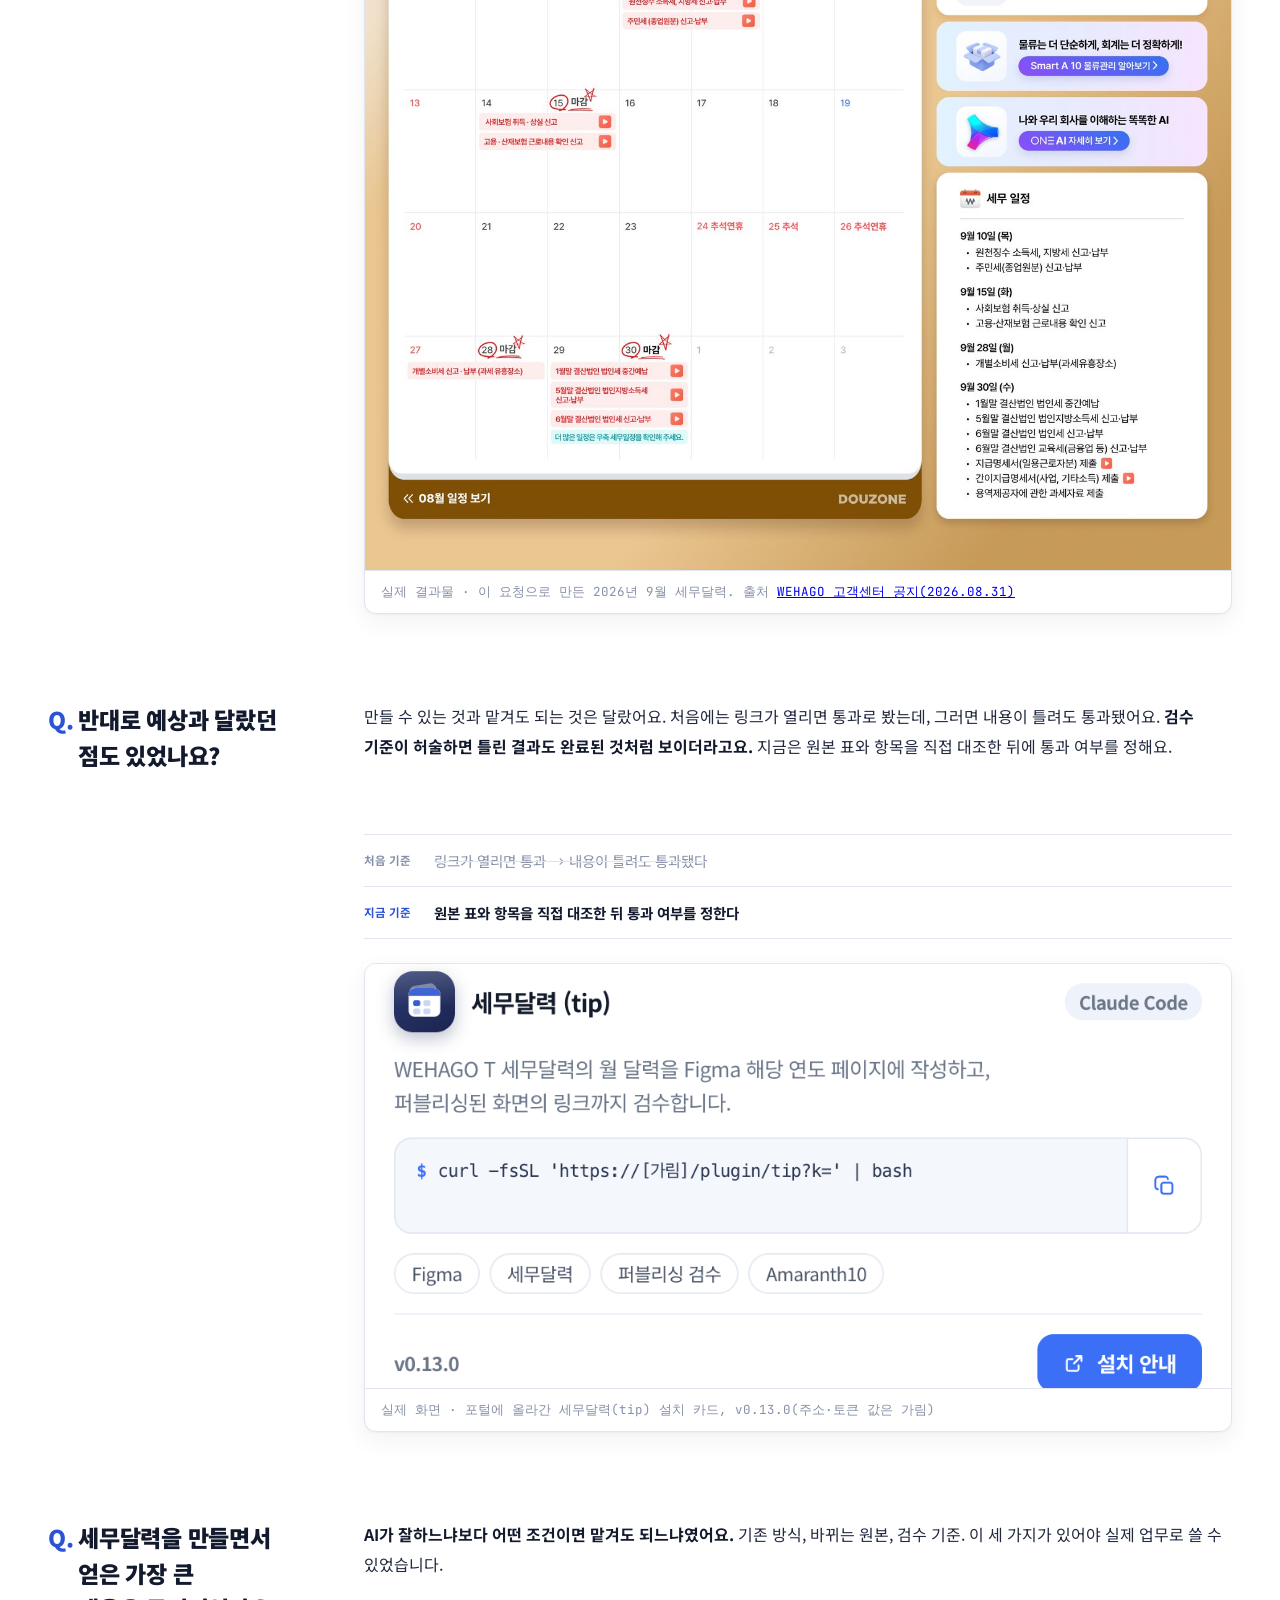
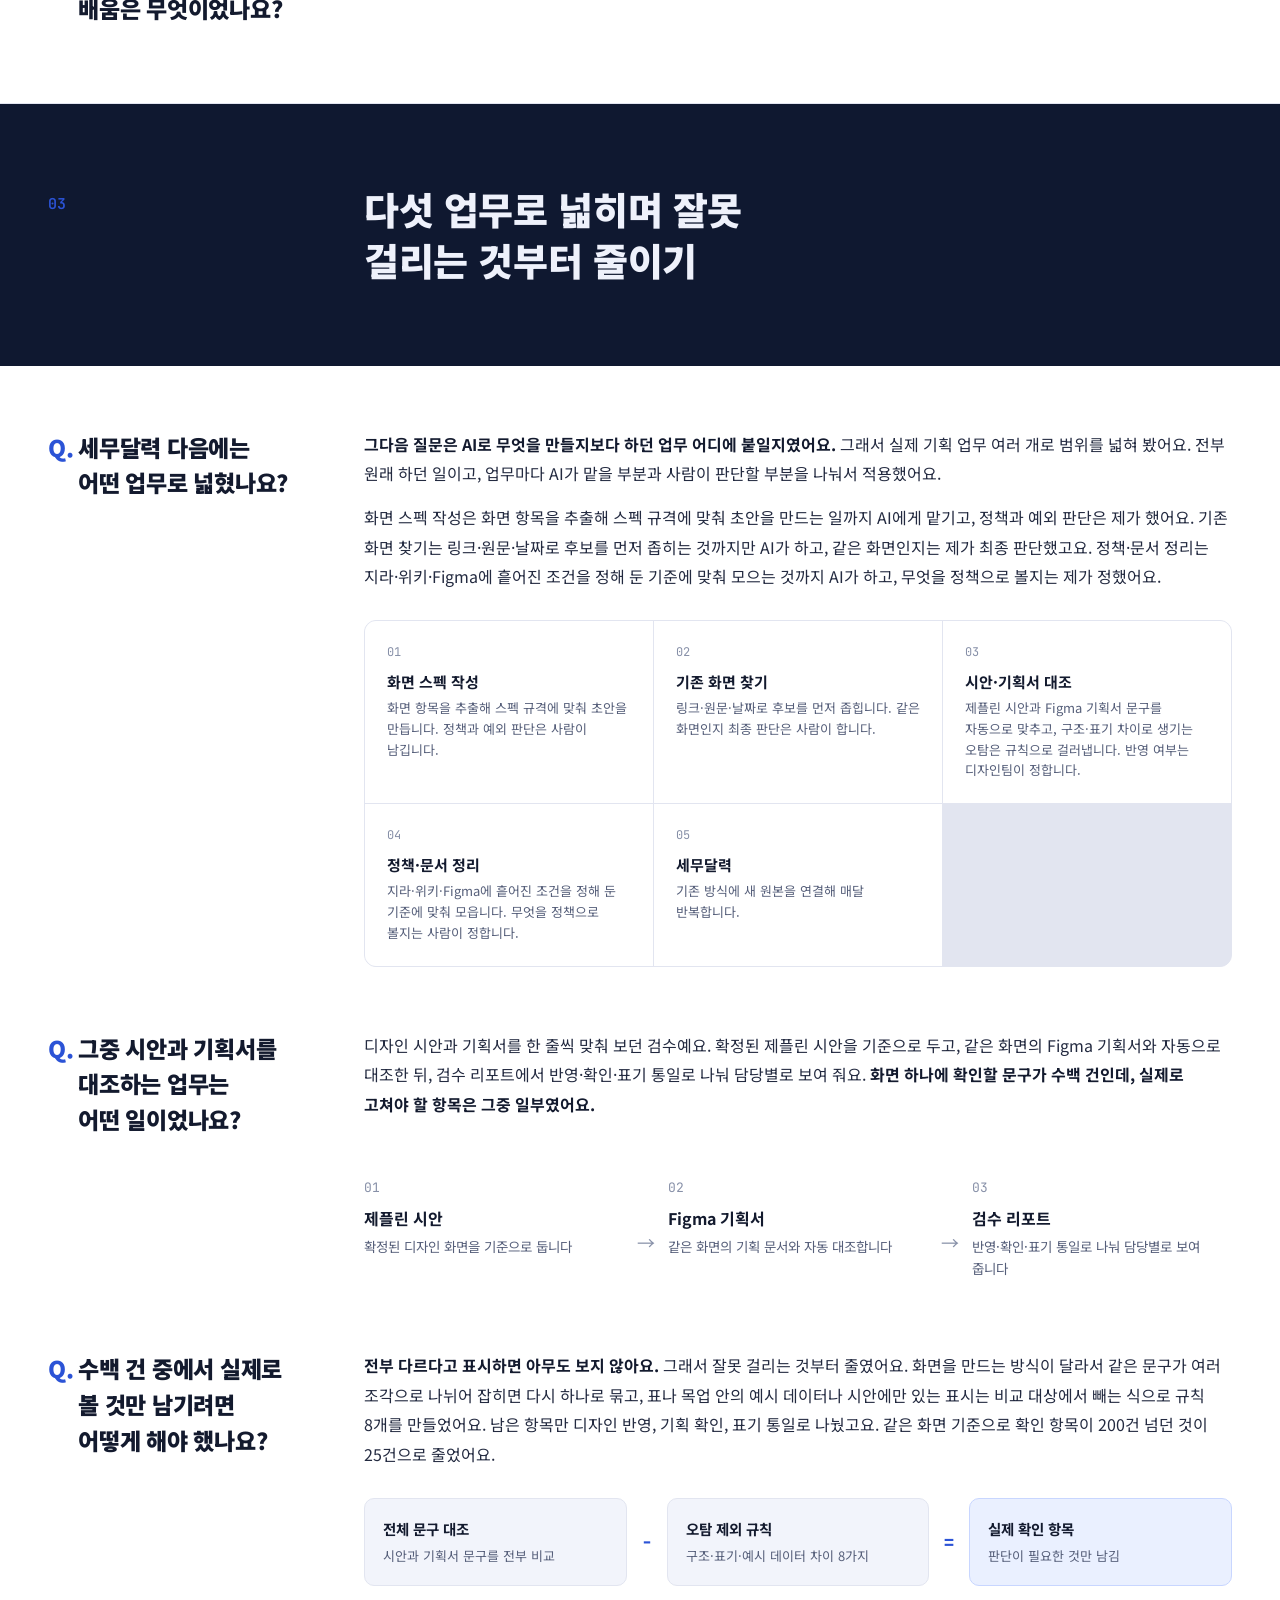
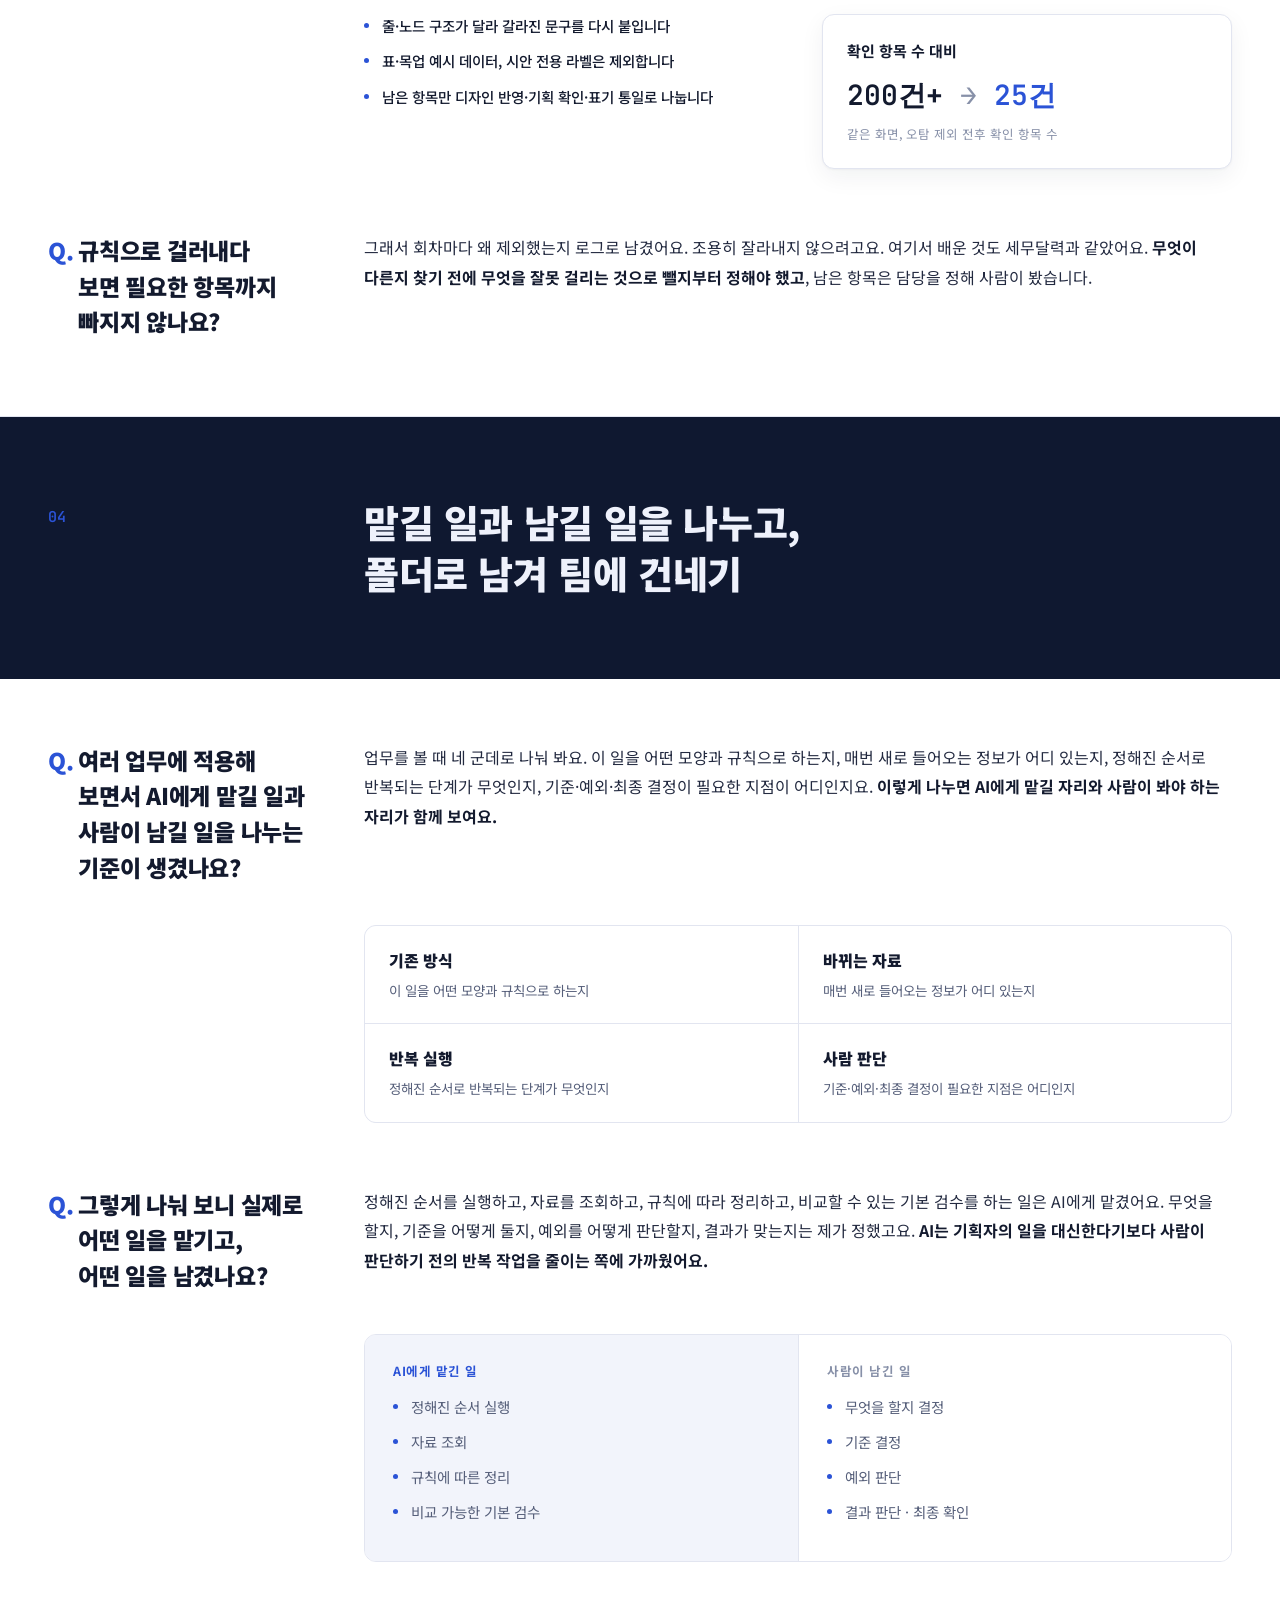
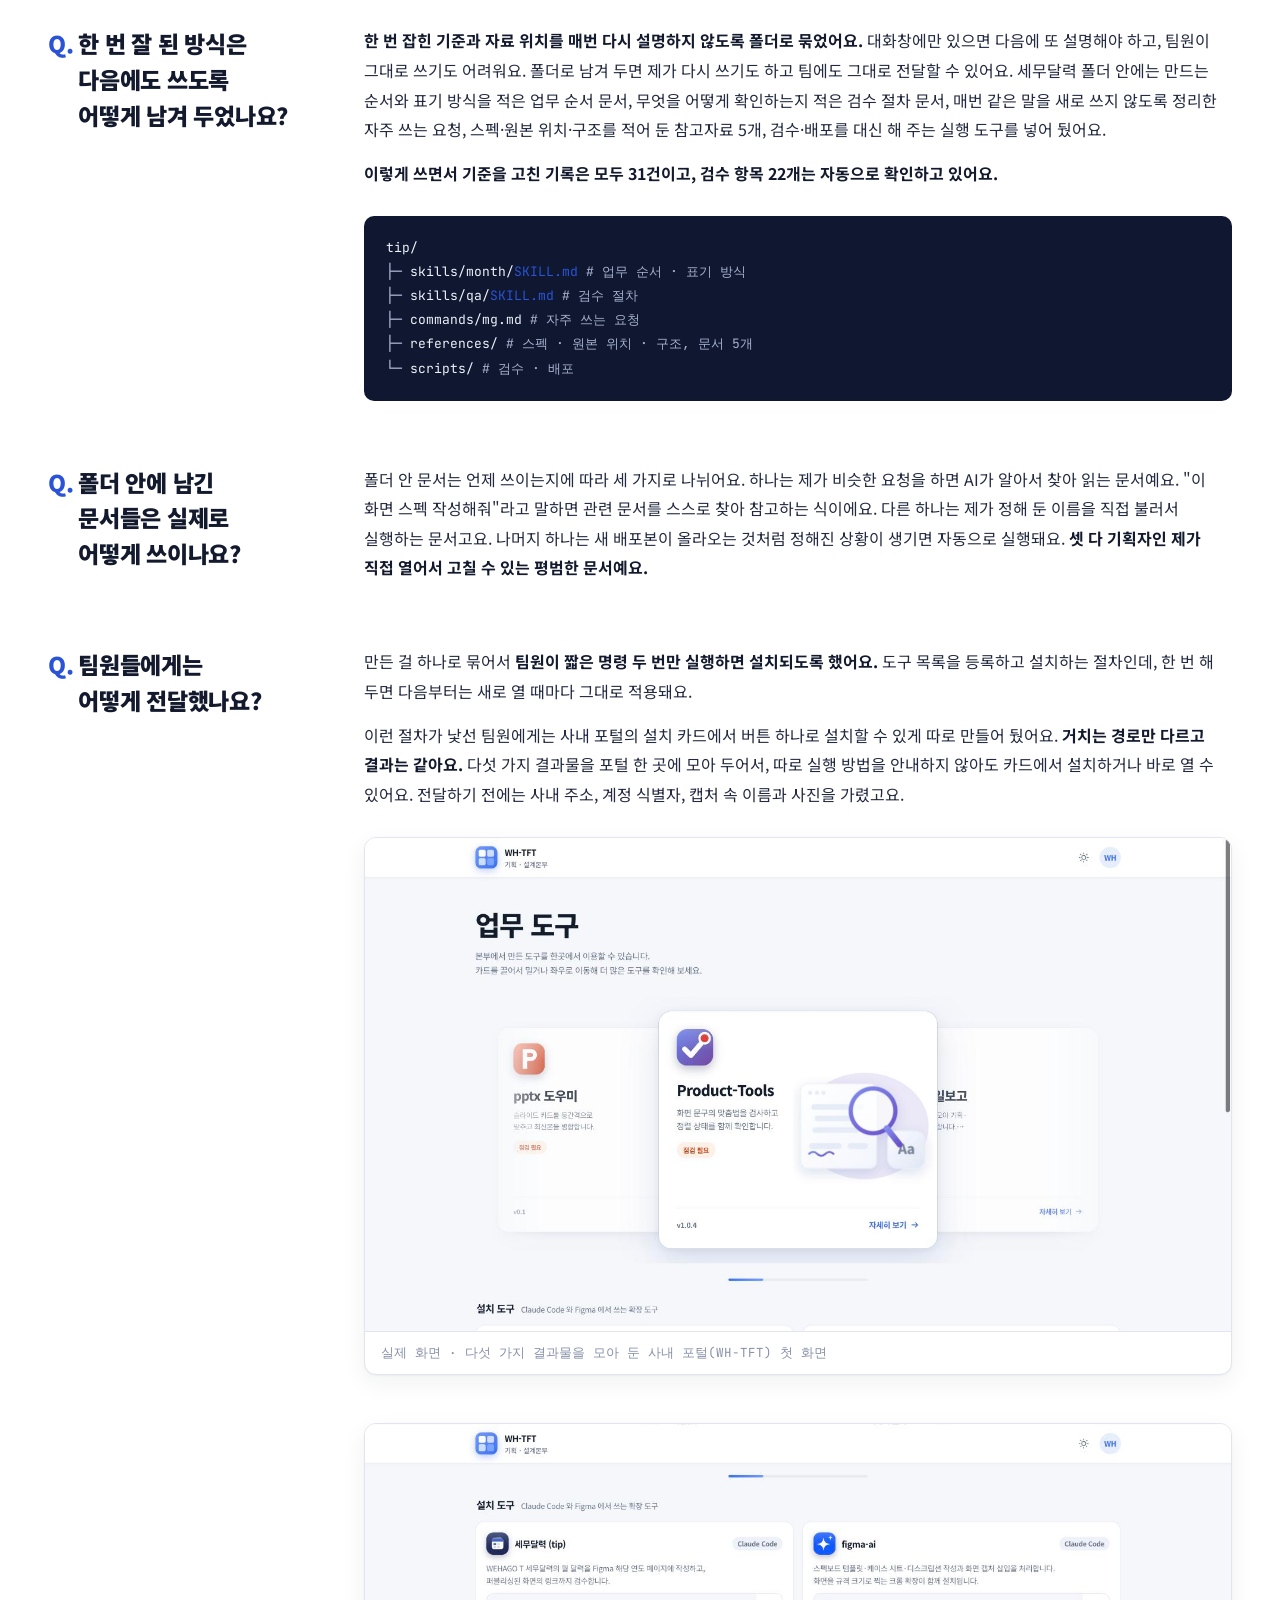
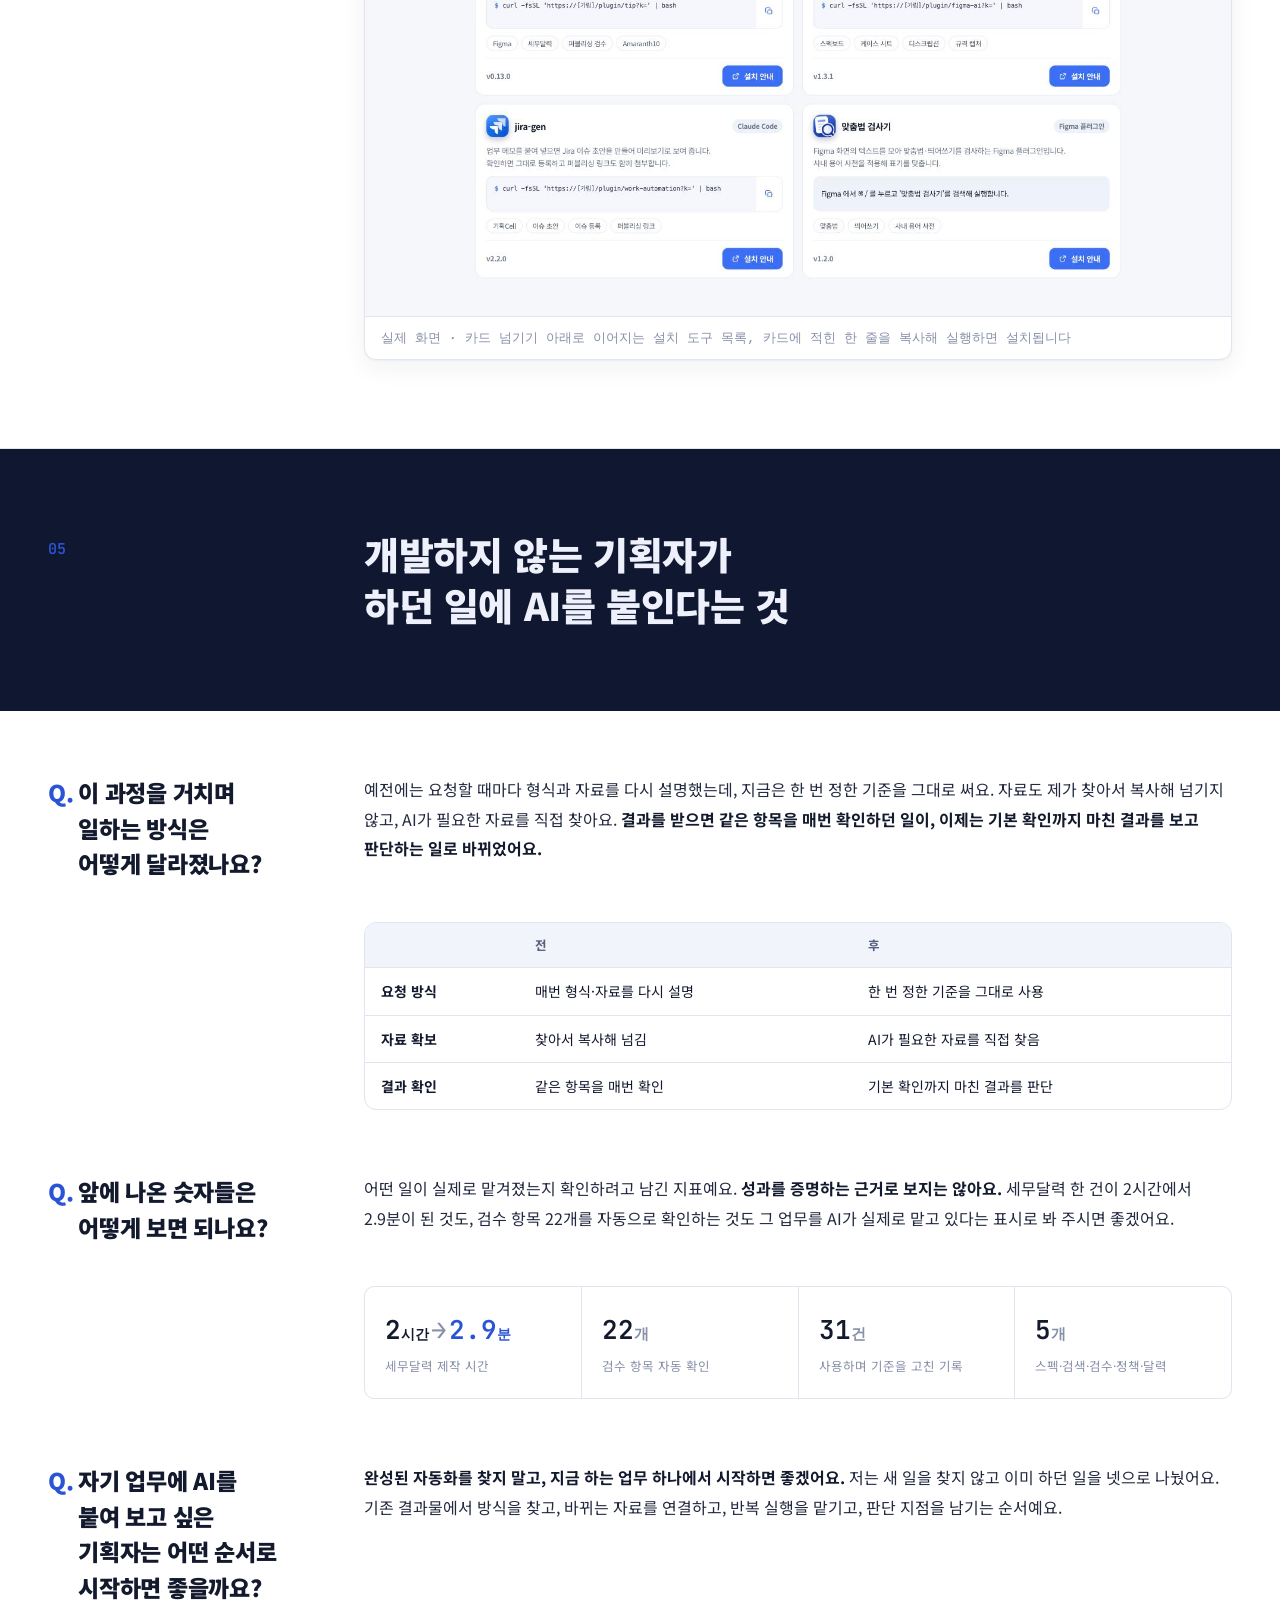
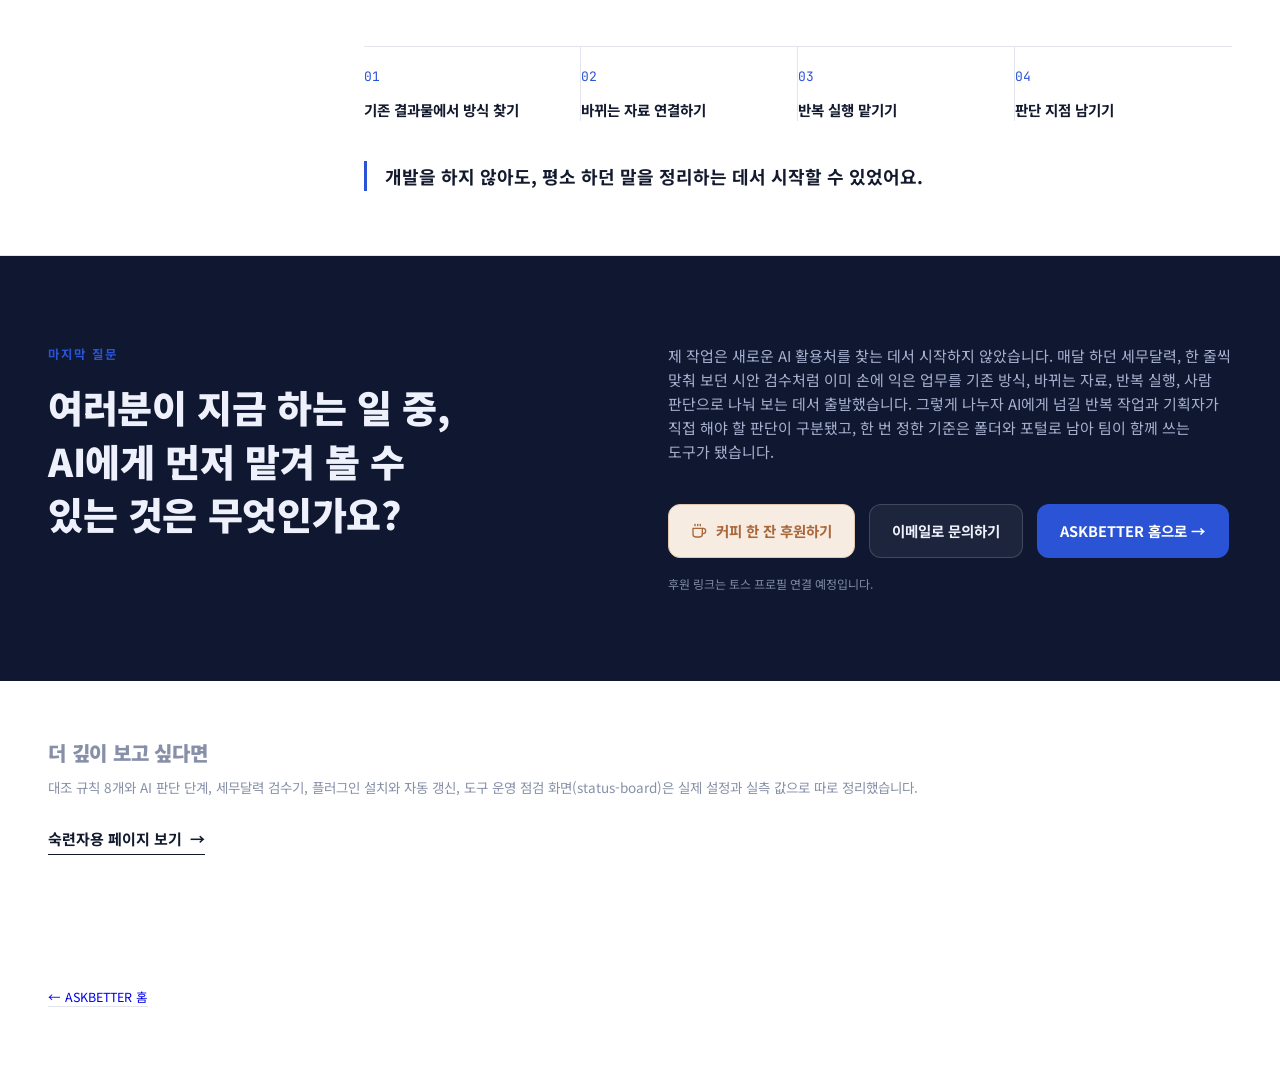
==== commit 30a1a796: "인터뷰·심화 페이지를 인터뷰 틀에서 케이스 스터디 구조로 개편 askbetter-인터뷰-통합 세션에서 진행한 변경을 확인 후 반영한다. 두 글 페이지가 같이 쓰는 스타일을 asse" ====
--- a/case-study.html
+++ b/case-study.html
@@ -3,359 +3,12 @@
 <head>
 <meta charset="utf-8">
 <meta name="viewport" content="width=device-width, initial-scale=1">
-<title>AI Workflow Interview · ASKBETTER</title>
+<title>AI Workflow Case Study · ASKBETTER</title>
 <link rel="icon" href="assets/brand/favicon.ico" sizes="any">
 <link rel="icon" type="image/png" sizes="32x32" href="assets/brand/favicon-32.png">
 <link rel="icon" type="image/svg+xml" href="assets/brand/favicon.svg">
 <link rel="apple-touch-icon" href="assets/brand/favicon-180.png">
-<style>
-  @import url('https://fonts.googleapis.com/css2?family=Noto+Sans+KR:wght@400;500;700;900&family=JetBrains+Mono:wght@400;500;600&display=swap');
-
-  :root{
-    --bg:#ffffff;
-    --bg-tint:#f2f4fb;
-    --surface:#ffffff;
-    --ink:#131a2e;
-    --ink-soft:#565f7a;
-    --ink-faint:#8790a8;
-    --line:#e2e5f0;
-    --navy:#0f1830;
-    --navy-surface:#16213f;
-    --navy-ink:#eef1fb;
-    --navy-ink-soft:#a7b0cf;
-    --accent:#2b53d6;
-    --accent-ink:#2b53d6;
-    --accent-soft:#eaf0ff;
-    --accent-line:#c8d6ff;
-    --good:#1f7a52;
-    --coffee:#a9673a;
-    --coffee-soft:#f7ece2;
-    --coffee-line:#e3c6ae;
-    --shadow: 0 1px 2px rgba(19,26,46,0.04), 0 8px 24px rgba(19,26,46,0.06);
-  }
-  /* 발표 자료는 다크모드를 쓰지 않음 — 라이트 팔레트로 고정 */
-
-  *{box-sizing:border-box;}
-  html{background:var(--bg);}
-  body{
-    background:var(--bg);
-    color:var(--ink);
-    font-family:'Noto Sans KR', -apple-system, BlinkMacSystemFont, sans-serif;
-    line-height:1.6;
-    margin:0;
-    word-break:keep-all;
-    overflow-wrap:break-word;
-  }
-  h1,h2,h3{
-    font-family:'Noto Sans KR', sans-serif;
-    font-weight:900;
-    letter-spacing:-0.01em;
-    text-wrap:balance;
-    margin:0;
-    color:var(--ink);
-  }
-  p{margin:0;}
-  .mono{
-    font-family:'JetBrains Mono', ui-monospace, monospace;
-    font-variant-numeric: tabular-nums;
-  }
-
-  .wrap{max-width:var(--page-max); margin:0 auto; padding-inline:var(--page-gut);}
-
-  .eyebrow{
-    font-size:12.5px;
-    font-weight:700;
-    letter-spacing:0.08em;
-    color:var(--accent-ink);
-    text-transform:uppercase;
-  }
-  .eyebrow.on-dark{ color:var(--accent-ink); }
-
-  /* ---------- Cover ---------- */
-  .cover{
-    padding:104px 0 76px;
-    border-bottom:1px solid var(--line);
-  }
-  .cover .brand{
-    font-size:13px; font-weight:700; letter-spacing:0.14em;
-    color:var(--ink-faint); margin-bottom:28px;
-  }
-  .cover h1{
-    font-size:clamp(32px, 5vw, 50px);
-    line-height:1.28;
-    max-width:820px;
-  }
-  .cover .rule{
-    width:64px; height:4px; background:var(--accent); margin:28px 0 24px; border-radius:2px;
-  }
-  .cover .sub{
-    font-size:17px; color:var(--ink-soft); max-width:560px; font-weight:500;
-  }
-  .cover .meta{
-    margin-top:56px; display:flex; gap:24px; font-size:13px; color:var(--ink-faint);
-    font-family:'JetBrains Mono', monospace;
-  }
-
-  .stat-strip{
-    margin-top:44px; display:grid; grid-template-columns:repeat(4,1fr); gap:1px;
-    background:var(--line); border:1px solid var(--line); border-radius:10px; overflow:hidden;
-  }
-  .stat{
-    background:var(--surface); padding:22px 20px;
-  }
-  .stat .n{ font-family:'JetBrains Mono', monospace; font-size:26px; font-weight:600; color:var(--ink); }
-  .stat .n .arrow{ color:var(--ink-faint); font-weight:400; margin:0 2px; }
-  .stat .n .to{ color:var(--accent-ink); }
-  .stat .l{ margin-top:6px; font-size:12.5px; color:var(--ink-faint); }
-  @media (max-width:760px){ .stat-strip{ grid-template-columns:1fr 1fr; } }
-
-  .caveat{
-    margin-top:16px; font-size:13px; color:var(--ink-faint); font-style:normal;
-  }
-
-  .context-list{ border-top:1px solid var(--line); }
-  .context-row{
-    display:grid; grid-template-columns:88px 1fr; gap:16px;
-    padding:16px 0; border-bottom:1px solid var(--line); align-items:baseline;
-  }
-  .context-row .k{ font-weight:900; font-size:16px; }
-  .context-row .v{ color:var(--ink-soft); font-size:14.5px; }
-
-  /* ---------- Chapter divider ---------- */
-  .chapter{
-    background:var(--navy); color:var(--navy-ink);
-    padding:80px 0;
-  }
-  .chapter .wrap{ display:grid; grid-template-columns:auto 1fr; gap:40px; align-items:start; }
-  .chapter .num{
-    font-family:'JetBrains Mono', monospace; font-size:15px; font-weight:600;
-    color:var(--accent-ink); padding-top:8px;
-  }
-  .chapter h2{
-    color:var(--navy-ink); font-size:clamp(26px,3.6vw,38px); line-height:1.34; max-width:700px;
-  }
-  .chapter .sub{
-    margin-top:16px; color:var(--navy-ink-soft); font-size:15px; max-width:560px; font-weight:500;
-  }
-  @media (max-width:640px){ .chapter .wrap{ grid-template-columns:1fr; gap:12px; } }
-
-  /* ---------- Section (content) ---------- */
-  .section{ padding:64px 0; border-bottom:1px solid var(--line); }
-  .section .kicker{ font-size:12.5px; font-weight:700; color:var(--ink-faint); letter-spacing:0.04em; margin-bottom:12px; }
-  .section h3{ font-size:23px; max-width:640px; margin-bottom:12px; }
-  .section .lede{ font-size:15px; color:var(--ink-soft); max-width:580px; margin-bottom:36px; }
-
-  .cols-2{ display:grid; grid-template-columns:1fr 1fr; gap:48px; }
-  .cols-3{ display:grid; grid-template-columns:repeat(3,1fr); gap:24px; }
-  @media (max-width:760px){ .cols-2, .cols-3{ grid-template-columns:1fr; gap:28px; } }
-
-  .bullets{ list-style:none; padding:0; margin:0; }
-  .bullets li{
-    position:relative; padding-left:18px; margin-bottom:12px; font-size:14.5px; color:var(--ink-soft);
-  }
-  .bullets li::before{
-    content:''; position:absolute; left:0; top:9px; width:5px; height:5px; border-radius:50%;
-    background:var(--accent);
-  }
-  .bullets.strong li{ color:var(--ink); font-weight:500; }
-
-  .card{
-    background:var(--surface); border:1px solid var(--line); border-radius:12px; padding:24px;
-    box-shadow:var(--shadow);
-  }
-  .card .h{ font-weight:700; font-size:15px; margin-bottom:10px; }
-
-  /* process flow */
-  .flow{ display:flex; align-items:stretch; gap:0; margin:8px 0 8px; }
-  .flow-step{ flex:1; }
-  .flow-step .idx{ font-family:'JetBrains Mono',monospace; color:var(--ink-faint); font-size:13px; }
-  .flow-step .t{ font-weight:700; font-size:16px; margin:8px 0 4px; }
-  .flow-step .d{ font-size:13.5px; color:var(--ink-soft); }
-  .flow-arrow{ display:flex; align-items:center; justify-content:center; width:44px; color:var(--ink-faint); font-size:18px; padding-top:28px; }
-  @media (max-width:640px){
-    .flow{ flex-direction:column; gap:16px; }
-    .flow-arrow{ display:none; }
-  }
-
-  /* formula */
-  .formula{ display:flex; align-items:center; gap:14px; margin:28px 0; }
-  .formula .box{ flex:1; background:var(--bg-tint); border:1px solid var(--line); border-radius:10px; padding:18px; }
-  .formula .box .t{ font-weight:700; font-size:14.5px; margin-bottom:6px; }
-  .formula .box .d{ font-size:13px; color:var(--ink-soft); }
-  .formula .op{ font-family:'JetBrains Mono',monospace; font-size:20px; color:var(--accent-ink); font-weight:600; }
-  .formula .box.result{ background:var(--accent-soft); border-color:var(--accent-line); }
-  @media (max-width:760px){ .formula{ flex-direction:column; align-items:stretch; } .formula .op{ text-align:center; } }
-
-  /* terminal-style request */
-  .prompt{
-    background:var(--navy); border-radius:10px; padding:18px 20px; margin:24px 0;
-  }
-  .prompt .label{ font-family:'JetBrains Mono',monospace; font-size:11.5px; color:var(--navy-ink-soft); margin-bottom:8px; letter-spacing:0.04em; }
-  .prompt .cmd{ font-family:'JetBrains Mono',monospace; font-size:15.5px; color:var(--navy-ink); }
-  .prompt .cmd::before{ content:'> '; color:var(--accent-ink); }
-
-  /* before/after criteria */
-  .criteria{ margin:20px 0; }
-  .crit-row{ display:flex; align-items:center; gap:14px; padding:14px 0; border-top:1px solid var(--line); }
-  .crit-row:last-child{ border-bottom:1px solid var(--line); }
-  .crit-row .lbl{ font-size:11.5px; font-weight:700; color:var(--ink-faint); width:56px; flex-shrink:0; }
-  .crit-row .val{ font-size:14.5px; }
-  .crit-row.before .val{ color:var(--ink-faint); text-decoration:line-through; text-decoration-color:var(--line); }
-  .crit-row.after .val{ color:var(--ink); font-weight:700; }
-  .crit-row.after .lbl{ color:var(--accent-ink); }
-
-
-  /* application grid */
-  .app-grid{ display:grid; grid-template-columns:repeat(3,1fr); gap:1px; background:var(--line); border:1px solid var(--line); border-radius:12px; overflow:hidden; }
-  .app-cell{ background:var(--surface); padding:22px; }
-  .app-cell .idx{ font-family:'JetBrains Mono',monospace; font-size:12px; color:var(--ink-faint); }
-  .app-cell .t{ font-weight:700; font-size:15px; margin:8px 0 4px; }
-  .app-cell .d{ font-size:13px; color:var(--ink-soft); }
-  @media (max-width:760px){ .app-grid{ grid-template-columns:1fr 1fr; } }
-  @media (max-width:480px){ .app-grid{ grid-template-columns:1fr; } }
-
-  /* quadrant */
-  .quad{ display:grid; grid-template-columns:1fr 1fr; gap:1px; background:var(--line); border:1px solid var(--line); border-radius:12px; overflow:hidden; }
-  .quad-cell{ background:var(--surface); padding:22px 24px; }
-  .quad-cell .t{ font-weight:900; font-size:16px; margin-bottom:6px; }
-  .quad-cell .d{ font-size:13.5px; color:var(--ink-soft); }
-  @media (max-width:640px){ .quad{ grid-template-columns:1fr; } }
-
-  /* AI vs human split */
-  .split{ display:grid; grid-template-columns:1fr 1fr; border:1px solid var(--line); border-radius:12px; overflow:hidden; }
-  .split > div{ padding:26px 28px; }
-  .split .ai{ background:var(--bg-tint); }
-  .split .human{ background:var(--surface); border-left:1px solid var(--line); }
-  .split .h{ font-size:12.5px; font-weight:700; letter-spacing:0.04em; color:var(--ink-faint); margin-bottom:14px; }
-  .split .h.accent{ color:var(--accent-ink); }
-  @media (max-width:640px){ .split{ grid-template-columns:1fr; } .split .human{ border-left:none; border-top:1px solid var(--line); } }
-
-  /* file tree */
-  .tree{
-    background:var(--navy); color:var(--navy-ink); border-radius:10px; padding:20px 22px;
-    font-family:'JetBrains Mono',monospace; font-size:13px; line-height:1.85; overflow-x:auto;
-  }
-  .tree .dim{ color:var(--navy-ink-soft); }
-  .tree .hi{ color:var(--accent-ink); }
-
-  /* steps 1-4 summary */
-  .steps{ display:grid; grid-template-columns:repeat(4,1fr); gap:0; border-top:1px solid var(--line); }
-  .step{ padding:20px 20px 0 0; border-right:1px solid var(--line); }
-  .step:last-child{ border-right:none; }
-  .step .n{ font-family:'JetBrains Mono',monospace; color:var(--accent-ink); font-size:13px; }
-  .step .t{ font-weight:700; font-size:14.5px; margin-top:10px; }
-  @media (max-width:760px){ .steps{ grid-template-columns:1fr 1fr; row-gap:24px; } .step{ border-right:none; } }
-
-  /* closing */
-  .closing{ background:var(--navy); color:var(--navy-ink); padding:88px 0; }
-  .closing h2{ color:var(--navy-ink); font-size:clamp(26px,4vw,38px); line-height:1.4; max-width:760px; }
-  .closing .sub{ margin-top:20px; color:var(--navy-ink-soft); font-size:15px; max-width:520px; }
-
-  /* appendix */
-  /* 처음 읽는 분께: 입문자용 안내와 용어 풀이 */
-  .primer{ padding:8px 0 24px; }
-  .primer .box{ border:1px solid var(--line); border-radius:14px; padding:26px 30px; }
-  .primer h2{ font-size:16px; font-weight:900; margin-bottom:10px; }
-  .primer .lead{ font-size:15.5px; line-height:1.85; color:#232a40; margin:0 0 18px; }
-  .primer .terms{ border-top:1px solid var(--line); }
-  .primer .term{ display:grid; grid-template-columns:140px 1fr; gap:16px; padding:12px 0; border-bottom:1px solid var(--line); font-size:14.5px; line-height:1.7; }
-  .primer .term:last-child{ border-bottom:none; }
-  .primer .term .k{ font-weight:700; color:var(--ink); }
-  .primer .term .v{ color:var(--ink-soft); }
-  @media (max-width:640px){ .primer .box{ padding:22px 20px; } .primer .term{ grid-template-columns:1fr; gap:2px; } }
-  .appendix .go{ display:inline-flex; gap:8px; font-size:15px; font-weight:700; color:var(--ink); text-decoration:none; border-bottom:1px solid var(--ink); padding-bottom:3px; }
-  .appendix{ padding:56px 0 96px; }
-  .appendix h2{ font-size:20px; color:var(--ink-faint); margin-bottom:8px; }
-  .appendix .lede{ font-size:13.5px; color:var(--ink-faint); margin-bottom:28px; }
-  details{
-    border-top:1px solid var(--line); padding:16px 0;
-  }
-  details:last-of-type{ border-bottom:1px solid var(--line); }
-  summary{
-    cursor:pointer; font-weight:700; font-size:14.5px; color:var(--ink-soft);
-    list-style:none; display:flex; justify-content:space-between; align-items:center;
-  }
-  summary::-webkit-details-marker{ display:none; }
-  summary::after{ content:'+'; font-family:'JetBrains Mono',monospace; color:var(--ink-faint); font-size:16px; }
-  details[open] summary::after{ content:'–'; }
-  details[open] summary{ color:var(--ink); }
-  .details-body{ padding-top:16px; font-size:13.5px; color:var(--ink-soft); }
-  .details-body .row{ display:flex; gap:16px; padding:8px 0; }
-  .details-body .row .k{ font-family:'JetBrains Mono',monospace; font-size:12.5px; color:var(--ink-faint); width:120px; flex-shrink:0; }
-
-  /* real screenshots / demo */
-  .shot{
-    border:1px solid var(--line); border-radius:12px; overflow:hidden;
-    box-shadow:var(--shadow); margin:24px 0; background:var(--surface);
-  }
-  .shot img{ display:block; width:100%; height:auto; }
-  .shot .cap{
-    padding:11px 16px; font-size:12.5px; color:var(--ink-faint);
-    border-top:1px solid var(--line); font-family:'JetBrains Mono',monospace;
-  }
-
-
-  footer.pagefoot{ padding:36px 0 64px; font-size:12.5px; color:var(--ink-faint); }
-  footer.pagefoot .wrap{ display:flex; justify-content:space-between; flex-wrap:wrap; gap:10px; }
-
-  
-  /* ---------- Closing CTA row ---------- */
-  .cta-row{ margin-top:40px; display:flex; flex-wrap:wrap; gap:14px; }
-  .cta{
-    display:inline-flex; align-items:center; gap:9px; padding:14px 22px; border-radius:12px;
-    font-weight:700; font-size:14.5px; text-decoration:none; border:1px solid transparent;
-  }
-  .cta.coffee{ background:var(--coffee-soft); color:var(--coffee); border-color:var(--coffee-line); }
-  .cta.coffee svg{ width:16px; height:16px; }
-  .cta.coffee:hover{ background:#f1ded0; }
-  .cta.mail{ background:rgba(255,255,255,0.06); color:var(--navy-ink); border-color:rgba(255,255,255,0.16); }
-  .cta.mail:hover{ background:rgba(255,255,255,0.1); }
-  .cta.home{ background:var(--accent); color:#fff; }
-  .cta.home:hover{ background:#2444b8; }
-  .closing .note{ margin-top:16px; font-size:12px; color:var(--navy-ink-soft); opacity:0.75; }
-
-  @media (prefers-reduced-motion: no-preference){
-    .fade-in{ animation: fadeIn 0.5s ease-out both; }
-    @keyframes fadeIn{ from{ opacity:0; transform:translateY(6px);} to{ opacity:1; transform:none; } }
-  }
-
-  /* narrow reading column */
-  /* 틀은 헤더와 같은 좌우 선을 쓴다. 긴 글줄만 읽기 좋은 폭에서 끊는다 */
-  .wrap.narrow p, .wrap.narrow li{ max-width:var(--read-max); }
-
-  /* maker intro */
-  .maker-sec{ padding:56px 0 64px; border-bottom:1px solid var(--line); }
-  .maker{ background:var(--bg-tint); border-radius:14px; padding:28px 30px; }
-  .maker h2{ font-size:16px; font-weight:900; margin-bottom:12px; }
-  .maker h2 span{ color:var(--accent-ink); }
-  .maker p{ font-size:15.5px; line-height:1.85; color:#232a40; margin:0 0 12px; }
-  .maker p:last-child{ margin:0; }
-  .maker-sec .stat-strip{ margin-top:28px; }
-  @media (max-width:640px){ .maker{ padding:22px 20px; } }
-
-  /* Q & A */
-  .q{
-    font-size:19px; font-weight:900; line-height:1.55; margin:64px 0 14px;
-    padding-left:30px; position:relative; max-width:none;
-  }
-  .q::before{ content:"Q."; position:absolute; left:0; color:var(--accent-ink); }
-  .section .wrap > .q:first-child{ margin-top:0; }
-  .a p{ font-size:16px; line-height:1.85; color:#232a40; margin:0 0 14px; }
-  .a p:last-child{ margin-bottom:0; }
-  .a strong{ color:var(--ink); font-weight:700; }
-  .a + *:not(.q){ margin-top:28px; }
-  @media (max-width:640px){ .q{ font-size:17.5px; margin-top:52px; } .a p{ font-size:15.5px; } }
-
-  /* before/after table */
-  .tbl-wrap{ overflow-x:auto; border:1px solid var(--line); border-radius:12px; }
-  .tbl-wrap table{ border-collapse:collapse; width:100%; font-size:14px; line-height:1.6; }
-  .tbl-wrap th, .tbl-wrap td{ text-align:left; padding:12px 16px; border-bottom:1px solid var(--line); vertical-align:top; }
-  .tbl-wrap th{ background:var(--bg-tint); font-size:12.5px; color:var(--ink-soft); font-weight:700; }
-  .tbl-wrap tr:last-child td{ border-bottom:0; }
-  .tbl-wrap td.nm{ font-weight:700; white-space:nowrap; }
-
-  .endline{ margin-top:40px; font-size:18px; font-weight:700; line-height:1.7; padding-left:18px; border-left:3px solid var(--accent); }
-</style>
+<link rel="stylesheet" href="assets/story.css">
 <link rel="stylesheet" href="assets/nav.css">
 </head>
 <body>
@@ -366,7 +19,7 @@
       <a class="id" href="index.html"><img src="assets/brand/askbetter-logo.svg" alt="ASKBETTER"></a>
       <div class="links">
         <a href="index.html#about" data-site="nav.about">About me</a>
-        <a href="case-study.html" data-site-href="story.href" data-site="nav.story" aria-current="page">Interview</a>
+        <a href="case-study.html" data-site-href="story.href" data-site="nav.story" aria-current="page">Case Study</a>
       </div>
     </div>
   </nav>
@@ -374,35 +27,39 @@
   <!-- Cover -->
   <section class="cover">
     <div class="wrap narrow">
-      <div class="brand">더존비즈온 · 제품 기획 · 2024–2026</div>
+      <div class="brand"><a href="https://wtech.or.kr/sub/board/meetup/15" data-site-href="talk.href" data-site="talk.label" target="_blank" rel="noopener">우먼잇츠 밋업 발표 · 2026.10.11 · 온라인</a></div>
       <h1>AI에게 맡길 일,<br>기획자가 남길 일</h1>
       <div class="rule"></div>
-      <p class="sub">하던 업무를 넷으로 나눠 보니 AI에게 맡길 일과 기획자가 남길 일이 보였다는 이야기</p>
-      <div class="meta">
-        <span>2026.09</span>
-        <span>메이커 인터뷰</span>
-        <span>01 · 02 · 03 · 04 · 05</span>
-      </div>
-    </div>
-  </section>
-
-  <!-- Maker -->
-  <section class="maker-sec">
-    <div class="wrap narrow">
-      <div class="maker">
-        <h2>오늘의 메이커 : <span>박유진</span>님</h2>
-        <p>오늘 함께할 메이커는 더존비즈온에서 제품 기획을 하며, 매일 하던 기획 업무에 AI를 직접 붙여 본 박유진 님입니다.</p>
-        <p>화면 기획, 스펙 작성, 배포 검수를 주로 맡아 온 유진님은 문장 요약과 초안 작성에 쓰던 AI를 매달 만들던 세무달력 업무에 그대로 넣어 보는 것부터 시작했어요. 이후 화면 스펙 작성, 기존 화면 찾기, 시안·기획서 대조, 정책 문서 정리로 범위를 넓혔고, 결과물은 사내 포털 한 곳에 모아 팀원이 카드에서 바로 설치해 쓰도록 했습니다.</p>
-        <p>오늘 인터뷰에서는 새 자동화 대상을 찾는 대신 이미 하던 업무에서 출발한 이유, 지난달 결과물과 원본 문서로 AI에게 일을 가르친 방법, 허술한 검수 기준과 잘못 걸리던 오류를 어떻게 고쳤는지 이야기 나눴습니다. AI에게 맡길 일과 기획자가 남길 일을 나누는 유진님만의 기준도 함께 들어봤어요.</p>
+      <p class="sub">하던 업무를 나눠 보니 AI에게 맡길 일과 기획자가 남길 일이 보였다는 이야기</p>
+      <nav class="toc" aria-label="목차">
+        <div class="toc-head">5개 챕터</div>
+        <ol>
+          <li><a href="#ch1"><span class="n">01</span>업무 흐름 안으로</a></li>
+          <li><a href="#ch2"><span class="n">02</span>세무달력</a></li>
+          <li><a href="#ch3"><span class="n">03</span>다섯 업무로 넓히기</a></li>
+          <li><a href="#ch4"><span class="n">04</span>맡길 일과 남길 일</a></li>
+          <li><a href="#ch5"><span class="n">05</span>하던 일에 AI를 붙인다는 것</a></li>
+        </ol>
+      </nav>
+    </div>
+  </section>
+
+  <!-- Guest -->
+  <section class="guest-sec">
+    <div class="wrap narrow">
+      <div class="guest">
+        <h2>이 글에 대해</h2>
+        <p>더존비즈온에서 제품 기획을 하며 매일 하던 기획 업무에 AI를 직접 붙여 본 기록입니다.</p>
+        <p>화면 기획, 스펙 작성, 배포 검수를 주로 맡으면서 AI는 문장 요약과 초안 작성에만 썼습니다. 그 AI를 매달 만들던 세무달력 업무에 그대로 넣어 보는 것부터 시작했습니다. 이후 화면 스펙 작성, 기존 화면 찾기, 시안·기획서 대조, 정책 문서 정리로 범위를 넓혔습니다. 결과물은 사내 포털 한 곳에 모아 팀원이 카드에서 바로 설치해 쓰도록 했습니다.</p>
+        <p>새 자동화 대상을 찾는 대신 이미 하던 업무에서 출발한 이유, 지난달 결과물과 원본 문서로 AI에게 일을 가르친 방법, 허술한 검수 기준과 잘못 걸리던 오류를 고친 과정을 그동안 받은 질문에 답하는 형식으로 정리했습니다. AI에게 맡길 일과 기획자가 남길 일을 나누는 기준도 함께 적었습니다.</p>
       </div>
 
       <div class="stat-strip">
         <div class="stat"><div class="n">5<span style="font-size:15px;color:var(--ink-faint);">개</span></div><div class="l">실제로 적용해 본 업무</div></div>
-        <div class="stat"><div class="n">1<span style="font-size:14px;">시간</span><span class="arrow">→</span><span class="to">2.9<span style="font-size:14px;">분</span></span></div><div class="l">세무달력 1건 제작 시간</div></div>
+        <div class="stat"><div class="n">2<span style="font-size:14px;">시간</span><span class="arrow">→</span><span class="to">2.9<span style="font-size:14px;">분</span></span></div><div class="l">세무달력 1건 제작 시간</div></div>
         <div class="stat"><div class="n">22<span style="font-size:15px;color:var(--ink-faint);">개</span></div><div class="l">자동으로 확인하는 검수 항목</div></div>
         <div class="stat"><div class="n">31<span style="font-size:15px;color:var(--ink-faint);">건</span></div><div class="l">사용하며 기준을 고친 기록</div></div>
       </div>
-      <p class="caveat">유진님은 이 숫자를 어떤 일이 실제로 AI에게 맡겨졌는지 보여 주는 지표로 보고, 성과를 증명하는 근거로는 쓰지 않는다고 했어요.</p>
     </div>
   </section>
 
@@ -411,9 +68,9 @@
     <div class="wrap narrow">
       <div class="box">
         <h2>처음 읽는 분께</h2>
-        <p class="lead">이 인터뷰는 개발을 하지 않는 기획자가 매달 하던 업무에 AI를 붙여 본 이야기입니다. 코드나 명령어를 몰라도 읽을 수 있도록, 본문에 자주 나오는 말을 먼저 정리했습니다.</p>
+        <p class="lead">이 글은 개발을 하지 않는 기획자가 매달 하던 업무에 AI를 붙여 본 이야기입니다. 코드나 명령어를 몰라도 읽을 수 있도록, 본문에 자주 나오는 말을 먼저 정리했습니다.</p>
         <div class="terms">
-          <div class="term"><div class="k">세무달력</div><div class="v">매달 그달의 세무 일정을 원본 문서에서 확인해 달력 화면으로 만들어 보내던 업무입니다. 이 인터뷰의 첫 사례입니다.</div></div>
+          <div class="term"><div class="k">세무달력</div><div class="v">매달 그달의 세무 일정을 원본 문서에서 확인해 달력 화면으로 만들어 보내던 업무입니다. 이 글의 첫 사례입니다.</div></div>
           <div class="term"><div class="k">스펙</div><div class="v">화면이 어떻게 보이고 어떻게 동작하는지 적은 기획 문서입니다.</div></div>
           <div class="term"><div class="k">시안</div><div class="v">디자이너가 만든 화면 디자인입니다. 기획서와 맞게 그려졌는지 대조하는 일이 본문에 나옵니다.</div></div>
           <div class="term"><div class="k">검수</div><div class="v">만든 결과물이 정한 기준대로 됐는지 확인하는 일입니다.</div></div>
@@ -426,7 +83,7 @@
   </section>
 
   <!-- 01 -->
-  <section class="chapter">
+  <section class="chapter" id="ch1">
     <div class="wrap narrow">
       <div class="num">01</div>
       <div><h2>한 건씩 묻던 AI를 업무 흐름 안으로</h2></div>
@@ -435,22 +92,24 @@
 
   <section class="section">
     <div class="wrap narrow">
-      <h3 class="q">먼저 구독자분들께 유진님 소개 부탁드려요. 어떤 일을 해 오셨나요?</h3>
-      <div class="a">
-        <p>안녕하세요, 박유진입니다. 2024년부터 2026년까지 더존비즈온에서 제품 기획을 했어요. 화면을 기획하고 스펙을 쓰고, 배포된 결과를 확인하는 일을 주로 했습니다. 도구는 Figma, 위키, 지라, 제플린을 가장 많이 썼어요.</p>
-        <p><strong>기획 업무를 해 보면 결과물 자체보다 그 결과물에 이르는 맥락이 훨씬 많아요.</strong> 무엇이 맞는지, 어디를 봐야 하는지, 언제 다르게 판단하는지, 어디까지 봐야 끝인지를 늘 같이 들고 일하거든요. 이번에 정리한 작업도 결국 이 맥락을 AI에게 어떻게 넘길지에 대한 이야기예요.</p>
-      </div>
-      <div>
-        <div class="k" style="font-size:12.5px;font-weight:700;color:var(--ink-faint);letter-spacing:0.04em;margin-bottom:4px;">기획자의 업무를 이루는 맥락</div>
-        <div class="context-list">
-          <div class="context-row"><div class="k">기준</div><div class="v">무엇이 맞는지</div></div>
-          <div class="context-row"><div class="k">자료</div><div class="v">어디를 봐야 하는지</div></div>
-          <div class="context-row"><div class="k">예외</div><div class="v">언제 다르게 판단하는지</div></div>
-          <div class="context-row" style="border-bottom:none;"><div class="k">확인</div><div class="v">어디까지 봐야 끝인지</div></div>
-        </div>
-      </div>
-
-      <h3 class="q">AI는 원래 어떻게 쓰고 계셨나요?</h3>
+      <h3 class="q">어떤 일을 해 왔나요?</h3>
+      <div class="a">
+        <p>2024년부터 2026년까지 더존비즈온에서 제품 기획을 했어요. 화면을 기획하고 스펙을 쓰고, 배포된 결과를 확인하는 일을 주로 했습니다. 도구는 Figma, 위키, 지라, 제플린을 가장 많이 썼어요.</p>
+        <p><strong>기획 업무를 해 보면 결과물 자체보다 그 결과물에 이르는 맥락이 훨씬 많아요.</strong> 무엇을 보고, 무엇을 기준으로 삼고, 언제 예외로 두고, 어디까지 확인해야 끝인지를 늘 같이 들고 일하거든요. 이번에 정리한 작업도 결국 이 맥락을 AI에게 어떻게 넘길지에 대한 이야기예요.</p>
+      </div>
+      <div class="tbl-wrap">
+        <table>
+          <thead><tr><th>업무 맥락</th><th>기획자가 판단하는 것</th><th>이 글에서의 예</th></tr></thead>
+          <tbody>
+            <tr><td class="nm">참고 자료</td><td>무엇을 보고 만드는지</td><td>지난달 세무달력과 이번 달 원본 일정 문서</td></tr>
+            <tr><td class="nm">판단 기준</td><td>무엇이 맞고 틀린지</td><td>시안 문구가 기획서 문구와 같은지</td></tr>
+            <tr><td class="nm">예외</td><td>언제 기준을 적용하지 않는지</td><td>줄바꿈만 다른 문구, 더미 데이터</td></tr>
+            <tr><td class="nm">완료 조건</td><td>어디까지 확인해야 끝인지</td><td>발송본이 검수 22개를 모두 통과하는지</td></tr>
+          </tbody>
+        </table>
+      </div>
+
+      <h3 class="q">AI는 원래 어떻게 썼나요?</h3>
       <div class="a">
         <p>꽤 자주 썼어요. 문장을 다듬고, 요약하고, 초안을 잡는 데 썼고 실제로 빨라지기도 했어요. <strong>다만 쓰는 방식은 계속 같았습니다.</strong> 필요한 내용을 가져와서 AI에게 요청하고, 결과를 다시 업무에 붙이는 식이었죠. "간단하게 요약해서 알려줘" 같은 요청을 한 건씩 보내는 방식이었어요.</p>
       </div>
@@ -471,19 +130,15 @@
         </div>
       </div>
 
-      <h3 class="q">그 방식에서 어떤 한계를 느끼셨나요?</h3>
+      <h3 class="q">그 방식의 한계는 무엇이었나요?</h3>
       <div class="a">
         <p>도움은 됐는데 일하는 흐름은 그대로였어요. 요청할 때마다 형식과 자료를 다시 설명해야 했고, 자료도 제가 찾아서 복사해 넘겨야 했어요. 결과가 오면 같은 항목을 매번 제가 다시 확인했고요. <strong>한 건씩 맡기는 것만으로는 그 이상 나아가지 않는다고 느꼈어요.</strong></p>
       </div>
-      <div class="shot">
-        <img src="assets/portal-hero.jpg" alt="WH-TFT 사내 도구 포털 실제 화면">
-        <div class="cap">실제 화면 · 여기서 다루는 다섯 가지 도구를 모아 둔 사내 포털(WH-TFT)</div>
-      </div>
     </div>
   </section>
 
   <!-- 02 -->
-  <section class="chapter">
+  <section class="chapter" id="ch2">
     <div class="wrap narrow">
       <div class="num">02</div>
       <div><h2>지난달 결과물과 이번 달 원본으로 가르친 세무달력</h2></div>
@@ -492,7 +147,7 @@
 
   <section class="section">
     <div class="wrap narrow">
-      <h3 class="q">AI를 업무에 넣어 보기로 하고, 첫 대상으로 세무달력을 고른 이유가 궁금해요.</h3>
+      <h3 class="q">AI를 업무에 넣어 보기로 하고 첫 대상으로 세무달력을 고른 이유는 무엇인가요?</h3>
       <div class="a">
         <p><strong>AI에 맞는 일을 새로 찾지 않고, 하던 업무 하나에 그대로 넣어 보기로 했어요.</strong> 세무달력은 매달 하던 업무였고, 이전 결과물과 원본 자료가 이미 남아 있었어요. 그달 일정은 바뀌지만 만드는 순서와 확인 방식은 거의 같았고요.</p>
         <p>만드는 순서는 원본 문서에서 그달 일정을 확인하고, Figma로 달력 화면을 만들고, 발송본에서 링크와 항목을 확인하는 세 단계였어요.</p>
@@ -505,7 +160,7 @@
         <div class="flow-step"><div class="idx">03</div><div class="t">발송본</div><div class="d">링크와 항목을 확인합니다</div></div>
       </div>
 
-      <h3 class="q">그 과정을 AI에게는 어떻게 설명하셨나요?</h3>
+      <h3 class="q">그 과정을 AI에게는 어떻게 설명했나요?</h3>
       <div class="a">
         <p><strong>처음부터 규칙을 전부 설명하지 않았어요.</strong> 만드는 방식은 기존 세무달력에서 파악하게 하고, 이번 달에 바뀐 일정은 외부 원본 문서에서 조회하게 했어요. 두 가지를 합쳐서 기존 방식에 새 내용을 채우는 식이에요.</p>
         <p><strong>신입에게 지난달 만든 것부터 보고 이번 달 자료는 여기서 확인하라고 안내하는 것과 비슷했어요.</strong></p>
@@ -520,7 +175,7 @@
 
       <h3 class="q">그렇게 기준이 잡힌 뒤에는 무엇이 달라졌나요?</h3>
       <div class="a">
-        <p>요청 자체가 짧아졌어요. 지금은 그날 하던 대로 한 줄만 보내요. 그러면 기존 결과물에서 방식을 파악하고, 이번 달 원본에서 내용을 조회하고, 정해 둔 기준으로 결과를 만들어요. <strong>손으로 1시간 걸리던 세무달력 한 건이 2.9분으로 줄었습니다.</strong></p>
+        <p>요청 자체가 짧아졌어요. 지금은 그날 하던 대로 한 줄만 보내요. 그러면 기존 결과물에서 방식을 파악하고, 이번 달 원본에서 내용을 조회하고, 정해 둔 기준으로 결과를 만들어요. <strong>검수까지 손으로 하면 2시간 가까이 걸리던 세무달력 한 건이 2.9분으로 줄었습니다.</strong></p>
       </div>
       <div>
         <div class="prompt">
@@ -537,9 +192,13 @@
           </div>
           <div class="card">
             <div class="h">손으로 하던 시간 대비</div>
-            <div class="n mono" style="font-size:28px;font-weight:600;">1시간 <span style="color:var(--ink-faint);font-weight:400;">→</span> <span style="color:var(--accent-ink);">2.9분</span></div>
+            <div class="n mono" style="font-size:28px;font-weight:600;">2시간 <span style="color:var(--ink-faint);font-weight:400;">→</span> <span style="color:var(--accent-ink);">2.9분</span></div>
             <div style="font-size:12.5px;color:var(--ink-faint);margin-top:6px;">세무달력 1건 제작 시간, 손 작업 대비</div>
           </div>
+        </div>
+        <div class="shot">
+          <img src="assets/tax-calendar-2026-09.jpg" alt="2026년 9월 세무달력 실제 발송본" loading="lazy">
+          <div class="cap">실제 결과물 · 이 요청으로 만든 2026년 9월 세무달력. 출처 <a href="https://wehagohelp.zendesk.com/hc/ko/articles/61741414841497" target="_blank" rel="noopener">WEHAGO 고객센터 공지(2026.08.31)</a></div>
         </div>
       </div>
 
@@ -566,7 +225,7 @@
   </section>
 
   <!-- 03 -->
-  <section class="chapter">
+  <section class="chapter" id="ch3">
     <div class="wrap narrow">
       <div class="num">03</div>
       <div><h2>다섯 업무로 넓히며 잘못 걸리는 것부터 줄이기</h2></div>
@@ -575,7 +234,7 @@
 
   <section class="section">
     <div class="wrap narrow">
-      <h3 class="q">세무달력 다음에는 어떤 업무로 넓히셨나요?</h3>
+      <h3 class="q">세무달력 다음에는 어떤 업무로 넓혔나요?</h3>
       <div class="a">
         <p><strong>그다음 질문은 AI로 무엇을 만들지보다 하던 업무 어디에 붙일지였어요.</strong> 그래서 실제 기획 업무 여러 개로 범위를 넓혀 봤어요. 전부 원래 하던 일이고, 업무마다 AI가 맡을 부분과 사람이 판단할 부분을 나눠서 적용했어요.</p>
         <p>화면 스펙 작성은 화면 항목을 추출해 스펙 규격에 맞춰 초안을 만드는 일까지 AI에게 맡기고, 정책과 예외 판단은 제가 했어요. 기존 화면 찾기는 링크·원문·날짜로 후보를 먼저 좁히는 것까지만 AI가 하고, 같은 화면인지는 제가 최종 판단했고요. 정책·문서 정리는 지라·위키·Figma에 흩어진 조건을 정해 둔 기준에 맞춰 모으는 것까지 AI가 하고, 무엇을 정책으로 볼지는 제가 정했어요.</p>
@@ -583,21 +242,21 @@
       <div class="app-grid">
         <div class="app-cell"><div class="idx">01</div><div class="t">화면 스펙 작성</div><div class="d">화면 항목을 추출해 스펙 규격에 맞춰 초안을 만듭니다. 정책과 예외 판단은 사람이 남깁니다.</div></div>
         <div class="app-cell"><div class="idx">02</div><div class="t">기존 화면 찾기</div><div class="d">링크·원문·날짜로 후보를 먼저 좁힙니다. 같은 화면인지 최종 판단은 사람이 합니다.</div></div>
-        <div class="app-cell"><div class="idx">03</div><div class="t">시안·기획서 대조</div><div class="d">Zeplin 시안과 Figma 기획서 문구를 자동으로 맞추고, 구조·표기 차이로 생기는 오탐은 규칙으로 걸러냅니다. 반영 여부는 디자인팀이 정합니다.</div></div>
+        <div class="app-cell"><div class="idx">03</div><div class="t">시안·기획서 대조</div><div class="d">제플린 시안과 Figma 기획서 문구를 자동으로 맞추고, 구조·표기 차이로 생기는 오탐은 규칙으로 걸러냅니다. 반영 여부는 디자인팀이 정합니다.</div></div>
         <div class="app-cell"><div class="idx">04</div><div class="t">정책·문서 정리</div><div class="d">지라·위키·Figma에 흩어진 조건을 정해 둔 기준에 맞춰 모읍니다. 무엇을 정책으로 볼지는 사람이 정합니다.</div></div>
         <div class="app-cell"><div class="idx">05</div><div class="t">세무달력</div><div class="d">기존 방식에 새 원본을 연결해 매달 반복합니다.</div></div>
       </div>
 
-      <h3 class="q">그중 시안과 기획서를 대조하는 업무 이야기를 좀 더 듣고 싶어요. 어떤 일이었나요?</h3>
-      <div class="a">
-        <p>디자인 시안과 기획서를 한 줄씩 맞춰 보던 검수예요. 확정된 Zeplin 시안을 기준으로 두고, 같은 화면의 Figma 기획서와 자동으로 대조한 뒤, 검수 리포트에서 반영·확인·표기 통일로 나눠 담당별로 보여 줘요. <strong>화면 하나에 확인할 문구가 수백 건인데, 실제로 고쳐야 할 항목은 그중 일부였어요.</strong></p>
+      <h3 class="q">그중 시안과 기획서를 대조하는 업무는 어떤 일이었나요?</h3>
+      <div class="a">
+        <p>디자인 시안과 기획서를 한 줄씩 맞춰 보던 검수예요. 확정된 제플린 시안을 기준으로 두고, 같은 화면의 Figma 기획서와 자동으로 대조한 뒤, 검수 리포트에서 반영·확인·표기 통일로 나눠 담당별로 보여 줘요. <strong>화면 하나에 확인할 문구가 수백 건인데, 실제로 고쳐야 할 항목은 그중 일부였어요.</strong></p>
       </div>
       <div class="flow">
-        <div class="flow-step"><div class="idx">01</div><div class="t">Zeplin 시안</div><div class="d">확정된 디자인 화면을 기준으로 둡니다</div></div>
+        <div class="flow-step"><div class="idx">01</div><div class="t">제플린 시안</div><div class="d">확정된 디자인 화면을 기준으로 둡니다</div></div>
         <div class="flow-arrow">→</div>
         <div class="flow-step"><div class="idx">02</div><div class="t">Figma 기획서</div><div class="d">같은 화면의 기획 문서와 자동 대조합니다</div></div>
         <div class="flow-arrow">→</div>
-        <div class="flow-step"><div class="idx">03</div><div class="t">검수 리포트</div><div class="d">반영·확인·표기통일로 나눠 담당별로 보여줍니다</div></div>
+        <div class="flow-step"><div class="idx">03</div><div class="t">검수 리포트</div><div class="d">반영·확인·표기 통일로 나눠 담당별로 보여 줍니다</div></div>
       </div>
 
       <h3 class="q">수백 건 중에서 실제로 볼 것만 남기려면 어떻게 해야 했나요?</h3>
@@ -628,19 +287,15 @@
         </div>
       </div>
 
-      <h3 class="q">규칙으로 걸러내다 보면 필요한 항목까지 빠질 수도 있을 것 같아요.</h3>
+      <h3 class="q">규칙으로 걸러내다 보면 필요한 항목까지 빠지지 않나요?</h3>
       <div class="a">
         <p>그래서 회차마다 왜 제외했는지 로그로 남겼어요. 조용히 잘라내지 않으려고요. 여기서 배운 것도 세무달력과 같았어요. <strong>무엇이 다른지 찾기 전에 무엇을 잘못 걸리는 것으로 뺄지부터 정해야 했고</strong>, 남은 항목은 담당을 정해 사람이 봤습니다.</p>
       </div>
-      <div class="shot">
-        <img src="assets/product-tools-qa-input.jpg" alt="Product-Tools 제플린-기획서 대조 입력 화면 실제 화면">
-        <div class="cap">실제 화면 · Product-Tools 제플린 ↔ 기획서 대조 입력 화면, v1.0.4</div>
-      </div>
     </div>
   </section>
 
   <!-- 04 -->
-  <section class="chapter">
+  <section class="chapter" id="ch4">
     <div class="wrap narrow">
       <div class="num">04</div>
       <div><h2>맡길 일과 남길 일을 나누고, 폴더로 남겨 팀에 건네기</h2></div>
@@ -649,7 +304,7 @@
 
   <section class="section">
     <div class="wrap narrow">
-      <h3 class="q">여러 업무에 적용해 보면서 AI에게 맡길 일과 사람이 남길 일을 나누는 기준이 생겼을 것 같아요.</h3>
+      <h3 class="q">여러 업무에 적용해 보면서 AI에게 맡길 일과 사람이 남길 일을 나누는 기준이 생겼나요?</h3>
       <div class="a">
         <p>업무를 볼 때 네 군데로 나눠 봐요. 이 일을 어떤 모양과 규칙으로 하는지, 매번 새로 들어오는 정보가 어디 있는지, 정해진 순서로 반복되는 단계가 무엇인지, 기준·예외·최종 결정이 필요한 지점이 어디인지요. <strong>이렇게 나누면 AI에게 맡길 자리와 사람이 봐야 하는 자리가 함께 보여요.</strong></p>
       </div>
@@ -660,7 +315,7 @@
         <div class="quad-cell"><div class="t">사람 판단</div><div class="d">기준·예외·최종 결정이 필요한 지점은 어디인지</div></div>
       </div>
 
-      <h3 class="q">그렇게 나눠 보니 실제로 어떤 일을 맡기고, 어떤 일을 남기셨나요?</h3>
+      <h3 class="q">그렇게 나눠 보니 실제로 어떤 일을 맡기고, 어떤 일을 남겼나요?</h3>
       <div class="a">
         <p>정해진 순서를 실행하고, 자료를 조회하고, 규칙에 따라 정리하고, 비교할 수 있는 기본 검수를 하는 일은 AI에게 맡겼어요. 무엇을 할지, 기준을 어떻게 둘지, 예외를 어떻게 판단할지, 결과가 맞는지는 제가 정했고요. <strong>AI는 기획자의 일을 대신한다기보다 사람이 판단하기 전의 반복 작업을 줄이는 쪽에 가까웠어요.</strong></p>
       </div>
@@ -685,7 +340,7 @@
         </div>
       </div>
 
-      <h3 class="q">한 번 잘 된 방식은 다음에도 쓰도록 어떻게 남겨 두셨나요?</h3>
+      <h3 class="q">한 번 잘 된 방식은 다음에도 쓰도록 어떻게 남겨 두었나요?</h3>
       <div class="a">
         <p><strong>한 번 잡힌 기준과 자료 위치를 매번 다시 설명하지 않도록 폴더로 묶었어요.</strong> 대화창에만 있으면 다음에 또 설명해야 하고, 팀원이 그대로 쓰기도 어려워요. 폴더로 남겨 두면 제가 다시 쓰기도 하고 팀에도 그대로 전달할 수 있어요. 세무달력 폴더 안에는 만드는 순서와 표기 방식을 적은 업무 순서 문서, 무엇을 어떻게 확인하는지 적은 검수 절차 문서, 매번 같은 말을 새로 쓰지 않도록 정리한 자주 쓰는 요청, 스펙·원본 위치·구조를 적어 둔 참고자료 5개, 검수·배포를 대신 해 주는 실행 도구를 넣어 뒀어요.</p>
         <p><strong>이렇게 쓰면서 기준을 고친 기록은 모두 31건이고, 검수 항목 22개는 자동으로 확인하고 있어요.</strong></p>
@@ -699,13 +354,17 @@
 
       <h3 class="q">폴더 안에 남긴 문서들은 실제로 어떻게 쓰이나요?</h3>
       <div class="a">
-        <p>셋 다 그냥 문서 한 장이고, 언제 쓰이는지만 달라요. 하나는 제가 비슷한 요청을 하면 AI가 알아서 찾아 읽는 문서예요. "이 화면 스펙 작성해줘"라고 말하면 관련 문서를 스스로 찾아 참고하는 식이에요. 다른 하나는 제가 정해 둔 이름을 직접 불러서 실행하는 문서고요. 나머지 하나는 새 배포본이 올라오는 것처럼 정해진 상황이 생기면 자동으로 실행돼요. <strong>셋 다 기획자인 제가 직접 열어서 고칠 수 있는 평범한 문서예요.</strong></p>
-      </div>
-
-      <h3 class="q">팀원들에게는 어떻게 전달하셨나요?</h3>
+        <p>폴더 안 문서는 언제 쓰이는지에 따라 세 가지로 나뉘어요. 하나는 제가 비슷한 요청을 하면 AI가 알아서 찾아 읽는 문서예요. "이 화면 스펙 작성해줘"라고 말하면 관련 문서를 스스로 찾아 참고하는 식이에요. 다른 하나는 제가 정해 둔 이름을 직접 불러서 실행하는 문서고요. 나머지 하나는 새 배포본이 올라오는 것처럼 정해진 상황이 생기면 자동으로 실행돼요. <strong>셋 다 기획자인 제가 직접 열어서 고칠 수 있는 평범한 문서예요.</strong></p>
+      </div>
+
+      <h3 class="q">팀원들에게는 어떻게 전달했나요?</h3>
       <div class="a">
         <p>만든 걸 하나로 묶어서 <strong>팀원이 짧은 명령 두 번만 실행하면 설치되도록 했어요.</strong> 도구 목록을 등록하고 설치하는 절차인데, 한 번 해 두면 다음부터는 새로 열 때마다 그대로 적용돼요.</p>
         <p>이런 절차가 낯선 팀원에게는 사내 포털의 설치 카드에서 버튼 하나로 설치할 수 있게 따로 만들어 뒀어요. <strong>거치는 경로만 다르고 결과는 같아요.</strong> 다섯 가지 결과물을 포털 한 곳에 모아 두어서, 따로 실행 방법을 안내하지 않아도 카드에서 설치하거나 바로 열 수 있어요. 전달하기 전에는 사내 주소, 계정 식별자, 캡처 속 이름과 사진을 가렸고요.</p>
+      </div>
+      <div class="shot">
+        <img src="assets/portal-hero.jpg" alt="WH-TFT 사내 도구 포털 실제 화면">
+        <div class="cap">실제 화면 · 다섯 가지 결과물을 모아 둔 사내 포털(WH-TFT) 첫 화면</div>
       </div>
       <div class="shot">
         <img src="assets/wh-tft-portal-install-tools.jpg" alt="WH-TFT 포털 설치 도구 목록 실제 화면">
@@ -715,7 +374,7 @@
   </section>
 
   <!-- 05 -->
-  <section class="chapter">
+  <section class="chapter" id="ch5">
     <div class="wrap narrow">
       <div class="num">05</div>
       <div><h2>개발하지 않는 기획자가 하던 일에 AI를 붙인다는 것</h2></div>
@@ -739,18 +398,18 @@
         </table>
       </div>
 
-      <h3 class="q">앞에서 말씀하신 숫자들은 어떻게 봐 주면 좋을까요?</h3>
-      <div class="a">
-        <p>어떤 일이 실제로 맡겨졌는지 확인하려고 남긴 지표예요. <strong>성과를 증명하는 근거로 보지는 않아요.</strong> 세무달력 한 건이 1시간에서 2.9분이 된 것도, 검수 항목 22개를 자동으로 확인하는 것도 그 업무를 AI가 실제로 맡고 있다는 표시로 봐 주시면 좋겠어요.</p>
+      <h3 class="q">앞에 나온 숫자들은 어떻게 보면 되나요?</h3>
+      <div class="a">
+        <p>어떤 일이 실제로 맡겨졌는지 확인하려고 남긴 지표예요. <strong>성과를 증명하는 근거로 보지는 않아요.</strong> 세무달력 한 건이 2시간에서 2.9분이 된 것도, 검수 항목 22개를 자동으로 확인하는 것도 그 업무를 AI가 실제로 맡고 있다는 표시로 봐 주시면 좋겠어요.</p>
       </div>
       <div class="stat-strip">
-        <div class="stat"><div class="n">1<span style="font-size:14px;">시간</span><span class="arrow">→</span><span class="to">2.9<span style="font-size:14px;">분</span></span></div><div class="l">세무달력 제작 시간</div></div>
+        <div class="stat"><div class="n">2<span style="font-size:14px;">시간</span><span class="arrow">→</span><span class="to">2.9<span style="font-size:14px;">분</span></span></div><div class="l">세무달력 제작 시간</div></div>
         <div class="stat"><div class="n">22<span style="font-size:15px;color:var(--ink-faint);">개</span></div><div class="l">검수 항목 자동 확인</div></div>
         <div class="stat"><div class="n">31<span style="font-size:15px;color:var(--ink-faint);">건</span></div><div class="l">사용하며 기준을 고친 기록</div></div>
         <div class="stat"><div class="n">5<span style="font-size:15px;color:var(--ink-faint);">개</span></div><div class="l">스펙·검색·검수·정책·달력</div></div>
       </div>
 
-      <h3 class="q">유진님처럼 자기 업무에 AI를 붙여 보고 싶은 기획자에게는 어떤 순서로 시작해 보라고 이야기하고 싶으세요?</h3>
+      <h3 class="q">자기 업무에 AI를 붙여 보고 싶은 기획자는 어떤 순서로 시작하면 좋을까요?</h3>
       <div class="a">
         <p><strong>완성된 자동화를 찾지 말고, 지금 하는 업무 하나에서 시작하면 좋겠어요.</strong> 저는 새 일을 찾지 않고 이미 하던 일을 넷으로 나눴어요. 기존 결과물에서 방식을 찾고, 바뀌는 자료를 연결하고, 반복 실행을 맡기고, 판단 지점을 남기는 순서예요.</p>
       </div>
@@ -770,7 +429,7 @@
     <div class="wrap narrow">
       <div class="eyebrow on-dark" style="margin-bottom:16px;">마지막 질문</div>
       <h2>여러분이 지금 하는 일 중, AI에게 먼저 맡겨 볼 수 있는 것은 무엇인가요?</h2>
-      <p class="sub">유진님의 작업은 새로운 AI 활용처를 찾는 데서 시작하지 않았습니다. 매달 하던 세무달력, 한 줄씩 맞춰 보던 시안 검수처럼 이미 손에 익은 업무를 기존 방식, 바뀌는 자료, 반복 실행, 사람 판단으로 나눠 보는 데서 출발했죠. 그렇게 나누자 AI에게 넘길 반복 작업과 기획자가 직접 해야 할 판단이 구분됐고, 한 번 정한 기준은 폴더와 포털로 남아 팀이 함께 쓰는 도구가 됐습니다.</p>
+      <p class="sub">제 작업은 새로운 AI 활용처를 찾는 데서 시작하지 않았습니다. 매달 하던 세무달력, 한 줄씩 맞춰 보던 시안 검수처럼 이미 손에 익은 업무를 기존 방식, 바뀌는 자료, 반복 실행, 사람 판단으로 나눠 보는 데서 출발했습니다. 그렇게 나누자 AI에게 넘길 반복 작업과 기획자가 직접 해야 할 판단이 구분됐고, 한 번 정한 기준은 폴더와 포털로 남아 팀이 함께 쓰는 도구가 됐습니다.</p>
       <div class="cta-row">
         <a class="cta coffee" href="#" data-site-href="support.href" aria-label="토스 프로필로 커피 후원하기">
           <svg viewBox="0 0 24 24" fill="none" stroke="currentColor" stroke-width="2" stroke-linecap="round" stroke-linejoin="round"><path d="M17 8h1a4 4 0 1 1 0 8h-1"/><path d="M3 8h14v9a4 4 0 0 1-4 4H7a4 4 0 0 1-4-4Z"/><line x1="6" y1="2" x2="6" y2="4"/><line x1="10" y1="2" x2="10" y2="4"/><line x1="14" y1="2" x2="14" y2="4"/></svg>
@@ -787,14 +446,13 @@
   <section class="appendix">
     <div class="wrap narrow">
       <h2>더 깊이 보고 싶다면</h2>
-      <p class="lede">설치 방법, 도구 안의 구성(스킬 · 커맨드 · 훅), 검수 규칙과 폴더 구조는 숙련자용 페이지에 따로 정리했습니다.</p>
+      <p class="lede">대조 규칙 8개와 AI 판단 단계, 세무달력 검수기, 플러그인 설치와 자동 갱신, 도구 운영 점검 화면(status-board)은 실제 설정과 실측 값으로 따로 정리했습니다.</p>
       <a class="go" href="deep-dive.html" data-site-href="advanced.href">숙련자용 페이지 보기 <span>→</span></a>
     </div>
   </section>
 
   <footer class="pagefoot">
     <div class="wrap narrow" style="display:flex; justify-content:space-between; flex-wrap:wrap; gap:10px;">
-      <span>박유진 · 더존비즈온 제품 기획 · 2024–2026</span>
       <span><a href="index.html" style="text-decoration:none; border-bottom:1px solid var(--line);">← ASKBETTER 홈</a></span>
     </div>
   </footer>
--- a/assets/story.css
+++ b/assets/story.css
@@ -0,0 +1,383 @@
+/* 케이스 스터디·Deep Dive 두 글 페이지가 같이 쓰는 스타일. 한 페이지에서만 모양을 바꾸지 않는다 */
+@import url('https://fonts.googleapis.com/css2?family=Noto+Sans+KR:wght@400;500;700;900&family=JetBrains+Mono:wght@400;500;600&display=swap');
+
+:root{
+  --bg:#ffffff;
+  --bg-tint:#f2f4fb;
+  --surface:#ffffff;
+  --ink:#131a2e;
+  --ink-soft:#565f7a;
+  --ink-faint:#8790a8;
+  --line:#e2e5f0;
+  --navy:#0f1830;
+  --navy-surface:#16213f;
+  --navy-ink:#eef1fb;
+  --navy-ink-soft:#a7b0cf;
+  --accent:#2b53d6;
+  --accent-ink:#2b53d6;
+  --accent-soft:#eaf0ff;
+  --accent-line:#c8d6ff;
+  --good:#1f7a52;
+  --coffee:#a9673a;
+  --coffee-soft:#f7ece2;
+  --coffee-line:#e3c6ae;
+  --shadow: 0 1px 2px rgba(19,26,46,0.04), 0 8px 24px rgba(19,26,46,0.06);
+}
+/* 발표 자료는 다크모드를 쓰지 않음 — 라이트 팔레트로 고정 */
+
+*{box-sizing:border-box;}
+html{background:var(--bg);}
+body{
+  background:var(--bg);
+  color:var(--ink);
+  font-family:'Noto Sans KR', -apple-system, BlinkMacSystemFont, sans-serif;
+  line-height:1.6;
+  margin:0;
+  word-break:keep-all;
+  overflow-wrap:break-word;
+}
+h1,h2,h3{
+  font-family:'Noto Sans KR', sans-serif;
+  font-weight:900;
+  letter-spacing:-0.01em;
+  text-wrap:balance;
+  margin:0;
+  color:var(--ink);
+}
+p{margin:0;}
+.mono{
+  font-family:'JetBrains Mono', ui-monospace, monospace;
+  font-variant-numeric: tabular-nums;
+}
+
+.wrap{max-width:var(--page-max); margin:0 auto; padding-inline:var(--page-gut);}
+
+.eyebrow{
+  font-size:12.5px;
+  font-weight:700;
+  letter-spacing:0.08em;
+  color:var(--accent-ink);
+  text-transform:uppercase;
+}
+.eyebrow.on-dark{ color:var(--accent-ink); }
+
+/* ---------- Cover ---------- */
+.cover{
+  padding:104px 0 76px;
+  border-bottom:1px solid var(--line);
+}
+.cover .brand{
+  font-size:13px; font-weight:700; letter-spacing:0.14em;
+  color:var(--ink-faint); margin-bottom:28px;
+}
+.cover .brand a{ color:inherit; text-decoration:none; border-bottom:1px solid currentColor; }
+.cover .brand a:hover{ color:var(--ink); }
+.cover h1{
+  font-size:clamp(32px, 5vw, 50px);
+  line-height:1.28;
+  max-width:820px;
+}
+.cover .rule{
+  width:64px; height:4px; background:var(--accent); margin:28px 0 24px; border-radius:2px;
+}
+.cover .sub{
+  font-size:17px; color:var(--ink-soft); max-width:560px; font-weight:500;
+}
+/* 표지 목차. 챕터 번호를 누르면 그 챕터로 이동한다 */
+.cover .toc{ margin-top:56px; }
+.cover .toc-head{ font-size:13px; color:var(--ink-faint); font-family:'JetBrains Mono', monospace; margin-bottom:14px; }
+/* 넓은 화면은 챕터 수만큼 칸을 나눠 한 줄, 좁은 화면은 한 줄에 하나 */
+.cover .toc ol{ list-style:none; margin:0; padding:0; display:grid; grid-auto-flow:column; grid-auto-columns:minmax(0,1fr); column-gap:24px;
+  border-top:1px solid var(--line); }
+@media (min-width:861px){
+  .cover .toc a{ flex-direction:column; gap:8px; padding:18px 0 20px; }
+}
+@media (max-width:860px){ .cover .toc ol{ grid-auto-flow:row; } }
+.cover .toc li{ max-width:none; border-bottom:1px solid var(--line); }
+.cover .toc a{ display:flex; gap:14px; align-items:baseline; padding:14px 16px 14px 0; font-size:15px; font-weight:500;
+  color:var(--ink-soft); text-decoration:none; transition:color .2s ease; }
+.cover .toc a:hover{ color:var(--ink); }
+.cover .toc .n{ font-family:'JetBrains Mono', monospace; font-size:12.5px; color:var(--ink-faint); }
+.cover .toc a:hover .n{ color:var(--accent-ink); }
+/* 챕터로 이동할 때 고정 헤더에 제목이 가리지 않게 한다 */
+section.chapter{ scroll-margin-top:84px; }
+
+.stat-strip{
+  margin-top:44px; display:grid; grid-template-columns:repeat(4,1fr); gap:1px;
+  background:var(--line); border:1px solid var(--line); border-radius:10px; overflow:hidden;
+}
+.stat{
+  background:var(--surface); padding:22px 20px;
+}
+.stat .n{ font-family:'JetBrains Mono', monospace; font-size:26px; font-weight:600; color:var(--ink); }
+.stat .n .arrow{ color:var(--ink-faint); font-weight:400; margin:0 2px; }
+.stat .n .to{ color:var(--accent-ink); }
+.stat .l{ margin-top:6px; font-size:12.5px; color:var(--ink-faint); }
+@media (max-width:760px){ .stat-strip{ grid-template-columns:1fr 1fr; } }
+
+.context-list{ border-top:1px solid var(--line); }
+.context-row{
+  display:grid; grid-template-columns:88px 1fr; gap:16px;
+  padding:16px 0; border-bottom:1px solid var(--line); align-items:baseline;
+}
+.context-row .k{ font-weight:900; font-size:16px; }
+.context-row .v{ color:var(--ink-soft); font-size:14.5px; }
+
+/* ---------- Chapter divider ---------- */
+.chapter{
+  background:var(--navy); color:var(--navy-ink);
+  padding:80px 0;
+}
+.chapter .wrap{ display:grid; grid-template-columns:auto 1fr; gap:40px; align-items:start; }
+.chapter .num{
+  font-family:'JetBrains Mono', monospace; font-size:15px; font-weight:600;
+  color:var(--accent-ink); padding-top:8px;
+}
+.chapter h2{
+  color:var(--navy-ink); font-size:clamp(26px,3.6vw,38px); line-height:1.34; max-width:700px;
+}
+.chapter .sub{
+  margin-top:16px; color:var(--navy-ink-soft); font-size:15px; max-width:560px; font-weight:500;
+}
+@media (max-width:640px){ .chapter .wrap{ grid-template-columns:1fr; gap:12px; } }
+
+/* ---------- Section (content) ---------- */
+.section{ padding:64px 0; border-bottom:1px solid var(--line); }
+.section .kicker{ font-size:12.5px; font-weight:700; color:var(--ink-faint); letter-spacing:0.04em; margin-bottom:12px; }
+.section h3{ font-size:23px; max-width:640px; margin-bottom:12px; }
+.section .lede{ font-size:15px; color:var(--ink-soft); max-width:580px; margin-bottom:36px; }
+
+.cols-2{ display:grid; grid-template-columns:1fr 1fr; gap:48px; }
+.cols-3{ display:grid; grid-template-columns:repeat(3,1fr); gap:24px; }
+@media (max-width:760px){ .cols-2, .cols-3{ grid-template-columns:1fr; gap:28px; } }
+
+.bullets{ list-style:none; padding:0; margin:0; }
+.bullets li{
+  position:relative; padding-left:18px; margin-bottom:12px; font-size:14.5px; color:var(--ink-soft);
+}
+.bullets li::before{
+  content:''; position:absolute; left:0; top:9px; width:5px; height:5px; border-radius:50%;
+  background:var(--accent);
+}
+.bullets.strong li{ color:var(--ink); font-weight:500; }
+
+.card{
+  background:var(--surface); border:1px solid var(--line); border-radius:12px; padding:24px;
+  box-shadow:var(--shadow);
+}
+.card .h{ font-weight:700; font-size:15px; margin-bottom:10px; }
+
+/* process flow */
+.flow{ display:flex; align-items:stretch; gap:0; margin:8px 0 8px; }
+.flow-step{ flex:1; }
+.flow-step .idx{ font-family:'JetBrains Mono',monospace; color:var(--ink-faint); font-size:13px; }
+.flow-step .t{ font-weight:700; font-size:16px; margin:8px 0 4px; }
+.flow-step .d{ font-size:13.5px; color:var(--ink-soft); }
+.flow-arrow{ display:flex; align-items:center; justify-content:center; width:44px; color:var(--ink-faint); font-size:18px; padding-top:28px; }
+@media (max-width:640px){
+  .flow{ flex-direction:column; gap:16px; }
+  .flow-arrow{ display:none; }
+}
+
+/* formula */
+.formula{ display:flex; align-items:center; gap:14px; margin:28px 0; }
+.formula .box{ flex:1; background:var(--bg-tint); border:1px solid var(--line); border-radius:10px; padding:18px; }
+.formula .box .t{ font-weight:700; font-size:14.5px; margin-bottom:6px; }
+.formula .box .d{ font-size:13px; color:var(--ink-soft); }
+.formula .op{ font-family:'JetBrains Mono',monospace; font-size:20px; color:var(--accent-ink); font-weight:600; }
+.formula .box.result{ background:var(--accent-soft); border-color:var(--accent-line); }
+@media (max-width:760px){ .formula{ flex-direction:column; align-items:stretch; } .formula .op{ text-align:center; } }
+
+/* terminal-style request */
+.prompt{
+  background:var(--navy); border-radius:10px; padding:18px 20px; margin:24px 0;
+}
+.prompt .label{ font-family:'JetBrains Mono',monospace; font-size:11.5px; color:var(--navy-ink-soft); margin-bottom:8px; letter-spacing:0.04em; }
+.prompt .cmd{ font-family:'JetBrains Mono',monospace; font-size:15.5px; color:var(--navy-ink); }
+.prompt .cmd::before{ content:'> '; color:var(--accent-ink); }
+
+/* before/after criteria */
+.criteria{ margin:20px 0; }
+.crit-row{ display:flex; align-items:center; gap:14px; padding:14px 0; border-top:1px solid var(--line); }
+.crit-row:last-child{ border-bottom:1px solid var(--line); }
+.crit-row .lbl{ font-size:11.5px; font-weight:700; color:var(--ink-faint); width:56px; flex-shrink:0; }
+.crit-row .val{ font-size:14.5px; }
+.crit-row.before .val{ color:var(--ink-faint); text-decoration:line-through; text-decoration-color:var(--line); }
+.crit-row.after .val{ color:var(--ink); font-weight:700; }
+.crit-row.after .lbl{ color:var(--accent-ink); }
+
+
+/* application grid */
+.app-grid{ display:grid; grid-template-columns:repeat(3,1fr); gap:1px; background:var(--line); border:1px solid var(--line); border-radius:12px; overflow:hidden; }
+.app-cell{ background:var(--surface); padding:22px; }
+.app-cell .idx{ font-family:'JetBrains Mono',monospace; font-size:12px; color:var(--ink-faint); }
+.app-cell .t{ font-weight:700; font-size:15px; margin:8px 0 4px; }
+.app-cell .d{ font-size:13px; color:var(--ink-soft); }
+@media (max-width:760px){ .app-grid{ grid-template-columns:1fr 1fr; } }
+@media (max-width:480px){ .app-grid{ grid-template-columns:1fr; } }
+
+/* quadrant */
+.quad{ display:grid; grid-template-columns:1fr 1fr; gap:1px; background:var(--line); border:1px solid var(--line); border-radius:12px; overflow:hidden; }
+.quad-cell{ background:var(--surface); padding:22px 24px; }
+.quad-cell .t{ font-weight:900; font-size:16px; margin-bottom:6px; }
+.quad-cell .d{ font-size:13.5px; color:var(--ink-soft); }
+@media (max-width:640px){ .quad{ grid-template-columns:1fr; } }
+
+/* AI vs human split */
+.split{ display:grid; grid-template-columns:1fr 1fr; border:1px solid var(--line); border-radius:12px; overflow:hidden; }
+.split > div{ padding:26px 28px; }
+.split .ai{ background:var(--bg-tint); }
+.split .human{ background:var(--surface); border-left:1px solid var(--line); }
+.split .h{ font-size:12.5px; font-weight:700; letter-spacing:0.04em; color:var(--ink-faint); margin-bottom:14px; }
+.split .h.accent{ color:var(--accent-ink); }
+@media (max-width:640px){ .split{ grid-template-columns:1fr; } .split .human{ border-left:none; border-top:1px solid var(--line); } }
+
+/* file tree */
+.tree{
+  background:var(--navy); color:var(--navy-ink); border-radius:10px; padding:20px 22px;
+  font-family:'JetBrains Mono',monospace; font-size:13px; line-height:1.85; overflow-x:auto;
+}
+.tree .dim{ color:var(--navy-ink-soft); }
+.tree .hi{ color:var(--accent-ink); }
+
+/* steps 1-4 summary */
+.steps{ display:grid; grid-template-columns:repeat(4,1fr); gap:0; border-top:1px solid var(--line); }
+.step{ padding:20px 20px 0 0; border-right:1px solid var(--line); }
+.step:last-child{ border-right:none; }
+.step .n{ font-family:'JetBrains Mono',monospace; color:var(--accent-ink); font-size:13px; }
+.step .t{ font-weight:700; font-size:14.5px; margin-top:10px; }
+@media (max-width:760px){ .steps{ grid-template-columns:1fr 1fr; row-gap:24px; } .step{ border-right:none; } }
+
+/* closing */
+.closing{ background:var(--navy); color:var(--navy-ink); padding:88px 0; }
+.closing h2{ color:var(--navy-ink); font-size:clamp(26px,4vw,38px); line-height:1.4; max-width:760px; }
+.closing .sub{ margin-top:20px; color:var(--navy-ink-soft); font-size:15px; max-width:520px; }
+
+/* appendix */
+/* 처음 읽는 분께: 입문자용 안내와 용어 풀이 */
+.primer{ padding:8px 0 24px; }
+.primer .box{ border:1px solid var(--line); border-radius:14px; padding:26px 30px; }
+.primer h2{ font-size:16px; font-weight:900; margin-bottom:10px; }
+.primer .lead{ font-size:15.5px; line-height:1.85; color:#232a40; margin:0 0 18px; }
+.primer .terms{ border-top:1px solid var(--line); }
+.primer .term{ display:grid; grid-template-columns:140px 1fr; gap:16px; padding:12px 0; border-bottom:1px solid var(--line); font-size:14.5px; line-height:1.7; }
+.primer .term:last-child{ border-bottom:none; }
+.primer .term .k{ font-weight:700; color:var(--ink); }
+.primer .term .v{ color:var(--ink-soft); }
+@media (max-width:640px){ .primer .box{ padding:22px 20px; } .primer .term{ grid-template-columns:1fr; gap:2px; } }
+.appendix .go{ display:inline-flex; gap:8px; font-size:15px; font-weight:700; color:var(--ink); text-decoration:none; border-bottom:1px solid var(--ink); padding-bottom:3px; }
+.appendix{ padding:56px 0 96px; }
+.appendix h2{ font-size:20px; color:var(--ink-faint); margin-bottom:8px; }
+.appendix .lede{ font-size:13.5px; color:var(--ink-faint); margin-bottom:28px; }
+details{
+  border-top:1px solid var(--line); padding:16px 0;
+}
+details:last-of-type{ border-bottom:1px solid var(--line); }
+summary{
+  cursor:pointer; font-weight:700; font-size:14.5px; color:var(--ink-soft);
+  list-style:none; display:flex; justify-content:space-between; align-items:center;
+}
+summary::-webkit-details-marker{ display:none; }
+summary::after{ content:'+'; font-family:'JetBrains Mono',monospace; color:var(--ink-faint); font-size:16px; }
+details[open] summary::after{ content:'–'; }
+details[open] summary{ color:var(--ink); }
+.details-body{ padding-top:16px; font-size:13.5px; color:var(--ink-soft); }
+.details-body .row{ display:flex; gap:16px; padding:8px 0; }
+.details-body .row .k{ font-family:'JetBrains Mono',monospace; font-size:12.5px; color:var(--ink-faint); width:120px; flex-shrink:0; }
+
+/* real screenshots / demo */
+.shot{
+  border:1px solid var(--line); border-radius:12px; overflow:hidden;
+  box-shadow:var(--shadow); margin:24px 0; background:var(--surface);
+}
+.shot img{ display:block; width:100%; height:auto; }
+.shot .cap{
+  padding:11px 16px; font-size:12.5px; color:var(--ink-faint);
+  border-top:1px solid var(--line); font-family:'JetBrains Mono',monospace;
+}
+
+
+footer.pagefoot{ padding:36px 0 64px; font-size:12.5px; color:var(--ink-faint); }
+footer.pagefoot .wrap{ display:flex; justify-content:space-between; flex-wrap:wrap; gap:10px; }
+
+
+/* ---------- Closing CTA row ---------- */
+.cta-row{ margin-top:40px; display:flex; flex-wrap:wrap; gap:14px; }
+.cta{
+  display:inline-flex; align-items:center; gap:9px; padding:14px 22px; border-radius:12px;
+  font-weight:700; font-size:14.5px; text-decoration:none; border:1px solid transparent;
+}
+.cta.coffee{ background:var(--coffee-soft); color:var(--coffee); border-color:var(--coffee-line); }
+.cta.coffee svg{ width:16px; height:16px; }
+.cta.coffee:hover{ background:#f1ded0; }
+.cta.mail{ background:rgba(255,255,255,0.06); color:var(--navy-ink); border-color:rgba(255,255,255,0.16); }
+.cta.mail:hover{ background:rgba(255,255,255,0.1); }
+.cta.home{ background:var(--accent); color:#fff; }
+.cta.home:hover{ background:#2444b8; }
+.closing .note{ margin-top:16px; font-size:12px; color:var(--navy-ink-soft); opacity:0.75; }
+
+@media (prefers-reduced-motion: no-preference){
+  .fade-in{ animation: fadeIn 0.5s ease-out both; }
+  @keyframes fadeIn{ from{ opacity:0; transform:translateY(6px);} to{ opacity:1; transform:none; } }
+}
+
+/* narrow reading column */
+/* 틀은 헤더와 같은 좌우 선을 쓴다. 긴 글줄만 읽기 좋은 폭에서 끊는다 */
+/* 넓은 화면은 두 단이다. 왼쪽 칸에 질문·제목, 오른쪽 칸에 답과 자료를 둬서 글줄이 헤더 오른쪽 선까지 찬다.
+   글을 폭 제한으로 끊지 않는다. 틀보다 짧게 끝나는 글줄이 생기면 scripts/check-margins.py 가 잡는다 */
+@media (min-width:861px){
+  .section .wrap.narrow{ display:grid; grid-template-columns:var(--rail) minmax(0,1fr); column-gap:var(--rail-gap); }
+  .section .wrap.narrow > *{ grid-column:2; }
+  .section .wrap.narrow > .q{ grid-column:1; }
+  .section .wrap.narrow > .q + .a{ margin-top:64px; }
+  .section .wrap.narrow > .q:first-child + .a{ margin-top:0; }
+  .chapter .wrap{ grid-template-columns:var(--rail) minmax(0,1fr); column-gap:var(--rail-gap); }
+  .primer .box{ display:grid; grid-template-columns:calc(var(--rail) - 30px) minmax(0,1fr); column-gap:var(--rail-gap); }
+  .primer .box > *{ grid-column:2; }
+  .primer .box > h2{ grid-column:1; grid-row:1 / span 2; }
+  .closing .wrap.narrow{ display:grid; grid-template-columns:minmax(0,1fr) minmax(0,1fr); column-gap:var(--rail-gap); }
+  .closing .wrap.narrow > *{ grid-column:2; }
+  .closing .wrap.narrow > .eyebrow{ grid-column:1; grid-row:1; }
+  .closing .wrap.narrow > h2{ grid-column:1; grid-row:2 / span 3; max-width:none; }
+  .closing .wrap.narrow > .sub{ grid-row:1 / span 2; margin-top:0; max-width:none; }
+}
+
+/* 글 소개 */
+.guest-sec{ padding:56px 0 40px; }
+.guest{ background:var(--bg-tint); border-radius:14px; padding:28px 30px; }
+.guest h2{ font-size:16px; font-weight:900; margin-bottom:12px; }
+.guest h2 span{ color:var(--accent-ink); }
+.guest p{ font-size:15.5px; line-height:1.85; color:#232a40; margin:0 0 12px; }
+.guest p:last-child{ margin:0; }
+.guest-sec .stat-strip{ margin-top:28px; }
+/* 상자는 헤더 폭을 다 쓰므로 넓은 화면에서는 제목을 왼쪽, 본문을 오른쪽에 둬서 글줄이 상자 끝까지 차게 한다 */
+.guest p{ text-wrap:pretty; }
+@media (min-width:861px){
+  .guest{ display:grid; grid-template-columns:calc(var(--rail) - 36px) minmax(0,1fr); column-gap:var(--rail-gap); padding:32px 36px; }
+  .guest h2{ grid-row:1 / span 3; margin:0; line-height:1.85; }
+  .guest p{ grid-column:2; }
+}
+@media (max-width:640px){ .guest{ padding:22px 20px; } }
+
+/* Q & A */
+.q{
+  font-size:19px; font-weight:900; line-height:1.55; margin:64px 0 14px;
+  padding-left:30px; position:relative; max-width:none;
+}
+.q::before{ content:"Q."; position:absolute; left:0; color:var(--accent-ink); }
+.section .wrap > .q:first-child{ margin-top:0; }
+.a p{ font-size:16px; line-height:1.85; color:#232a40; margin:0 0 14px; }
+.a p:last-child{ margin-bottom:0; }
+.a strong{ color:var(--ink); font-weight:700; }
+.a + *:not(.q){ margin-top:28px; }
+@media (max-width:640px){ .q{ font-size:17.5px; margin-top:52px; } .a p{ font-size:15.5px; } }
+
+/* before/after table */
+.tbl-wrap{ overflow-x:auto; border:1px solid var(--line); border-radius:12px; }
+.tbl-wrap table{ border-collapse:collapse; width:100%; font-size:14px; line-height:1.6; }
+.tbl-wrap th, .tbl-wrap td{ text-align:left; padding:12px 16px; border-bottom:1px solid var(--line); vertical-align:top; }
+.tbl-wrap th{ background:var(--bg-tint); font-size:12.5px; color:var(--ink-soft); font-weight:700; }
+.tbl-wrap tr:last-child td{ border-bottom:0; }
+.tbl-wrap td.nm{ font-weight:700; white-space:nowrap; }
+
+.endline{ margin-top:40px; font-size:18px; font-weight:700; line-height:1.7; padding-left:18px; border-left:3px solid var(--accent); }
--- a/assets/nav.css
+++ b/assets/nav.css
@@ -1,6 +1,7 @@
 /* 하위 페이지 공용 헤더. 값은 index.html 헤더와 같게 맞춘다 */
 /* 지면 폭과 좌우 여백. 본문도 이 값으로 로고 왼쪽 선에 맞춘다 */
-:root{ --page-max:1280px; --page-gut:clamp(20px, 4vw, 48px); --read-max:760px; }
+/* 넓은 화면의 본문은 왼쪽 칸(질문·제목)과 오른쪽 칸(답·자료) 두 단이다. 글줄이 오른쪽 선까지 찬다 */
+:root{ --page-max:1280px; --page-gut:clamp(20px, 4vw, 48px); --rail:260px; --rail-gap:56px; --rail-min:861px; }
 .nav{ position:sticky; top:0; z-index:30; background:rgba(255,255,255,.86); backdrop-filter:saturate(180%) blur(10px);
   border-bottom:1px solid transparent; transition:border-color .4s ease; }
 .nav.is-scrolled{ border-bottom-color:rgba(19,26,46,.06); }
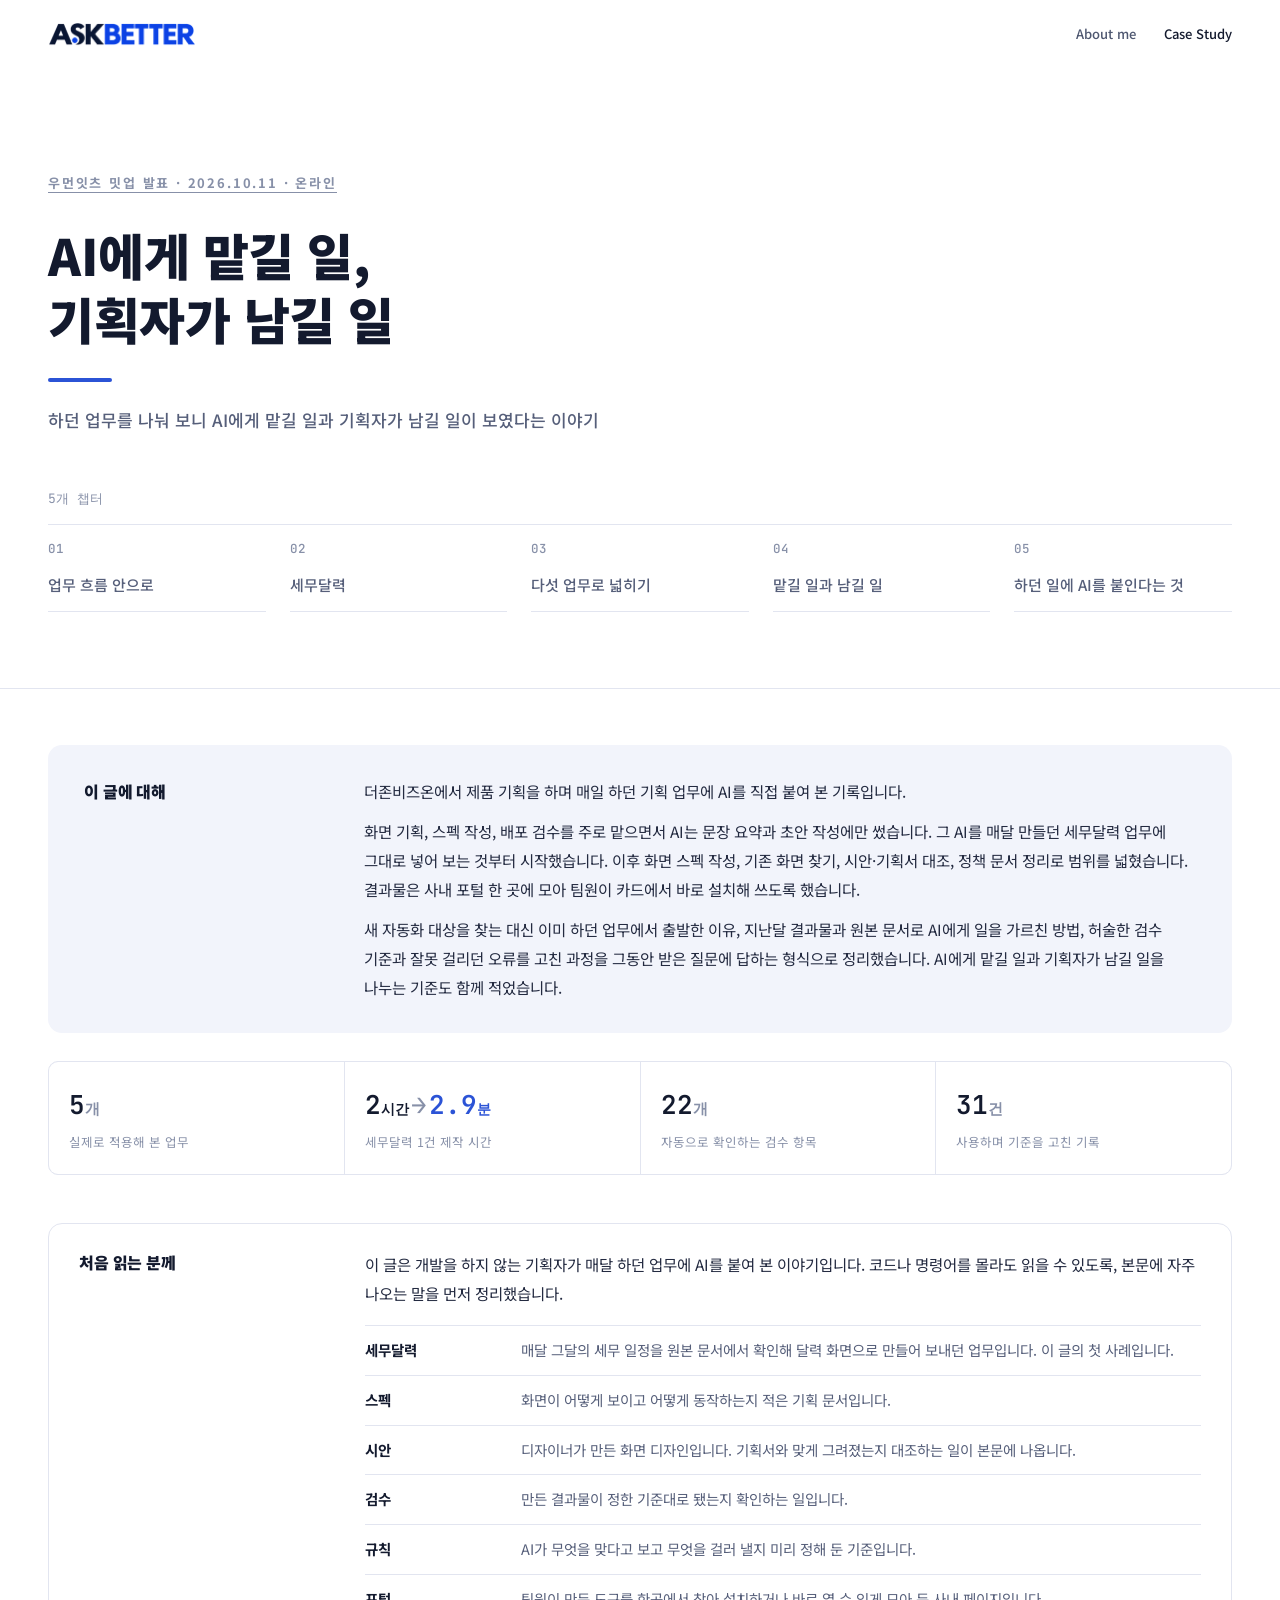
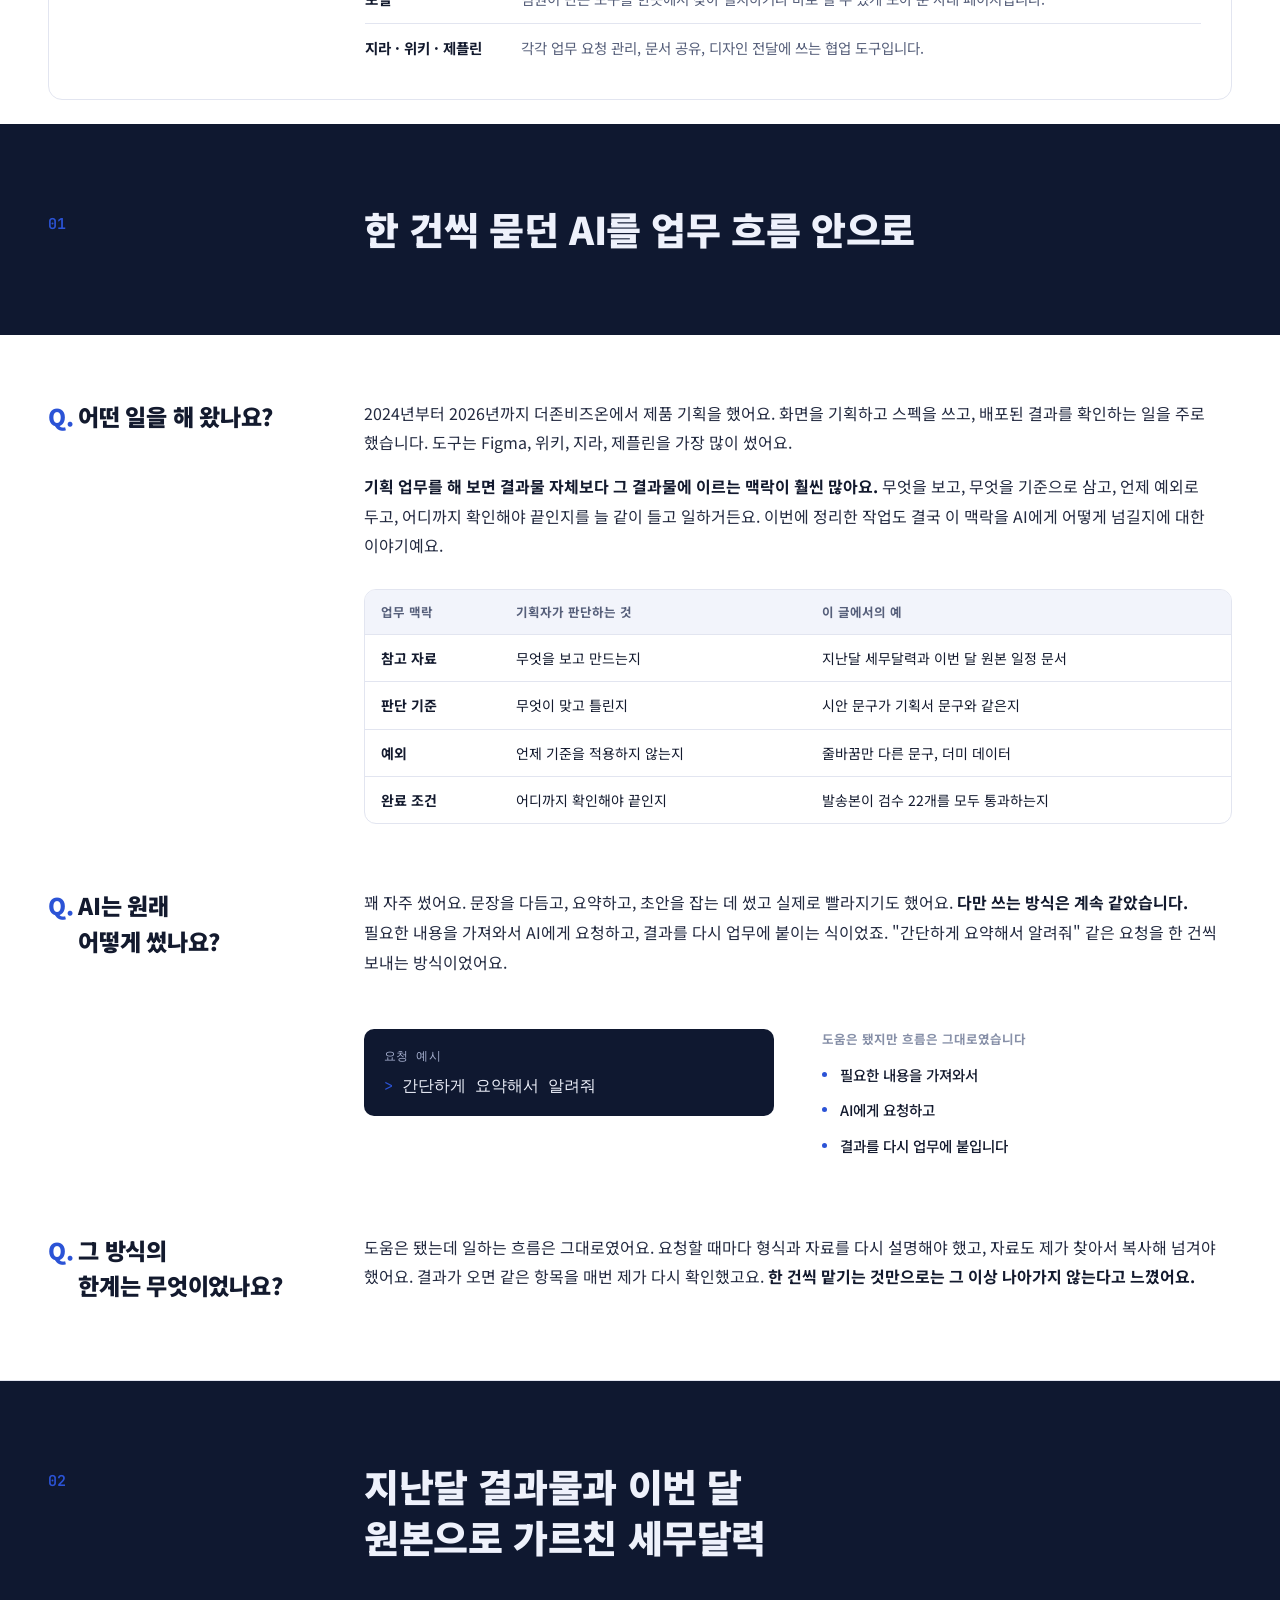
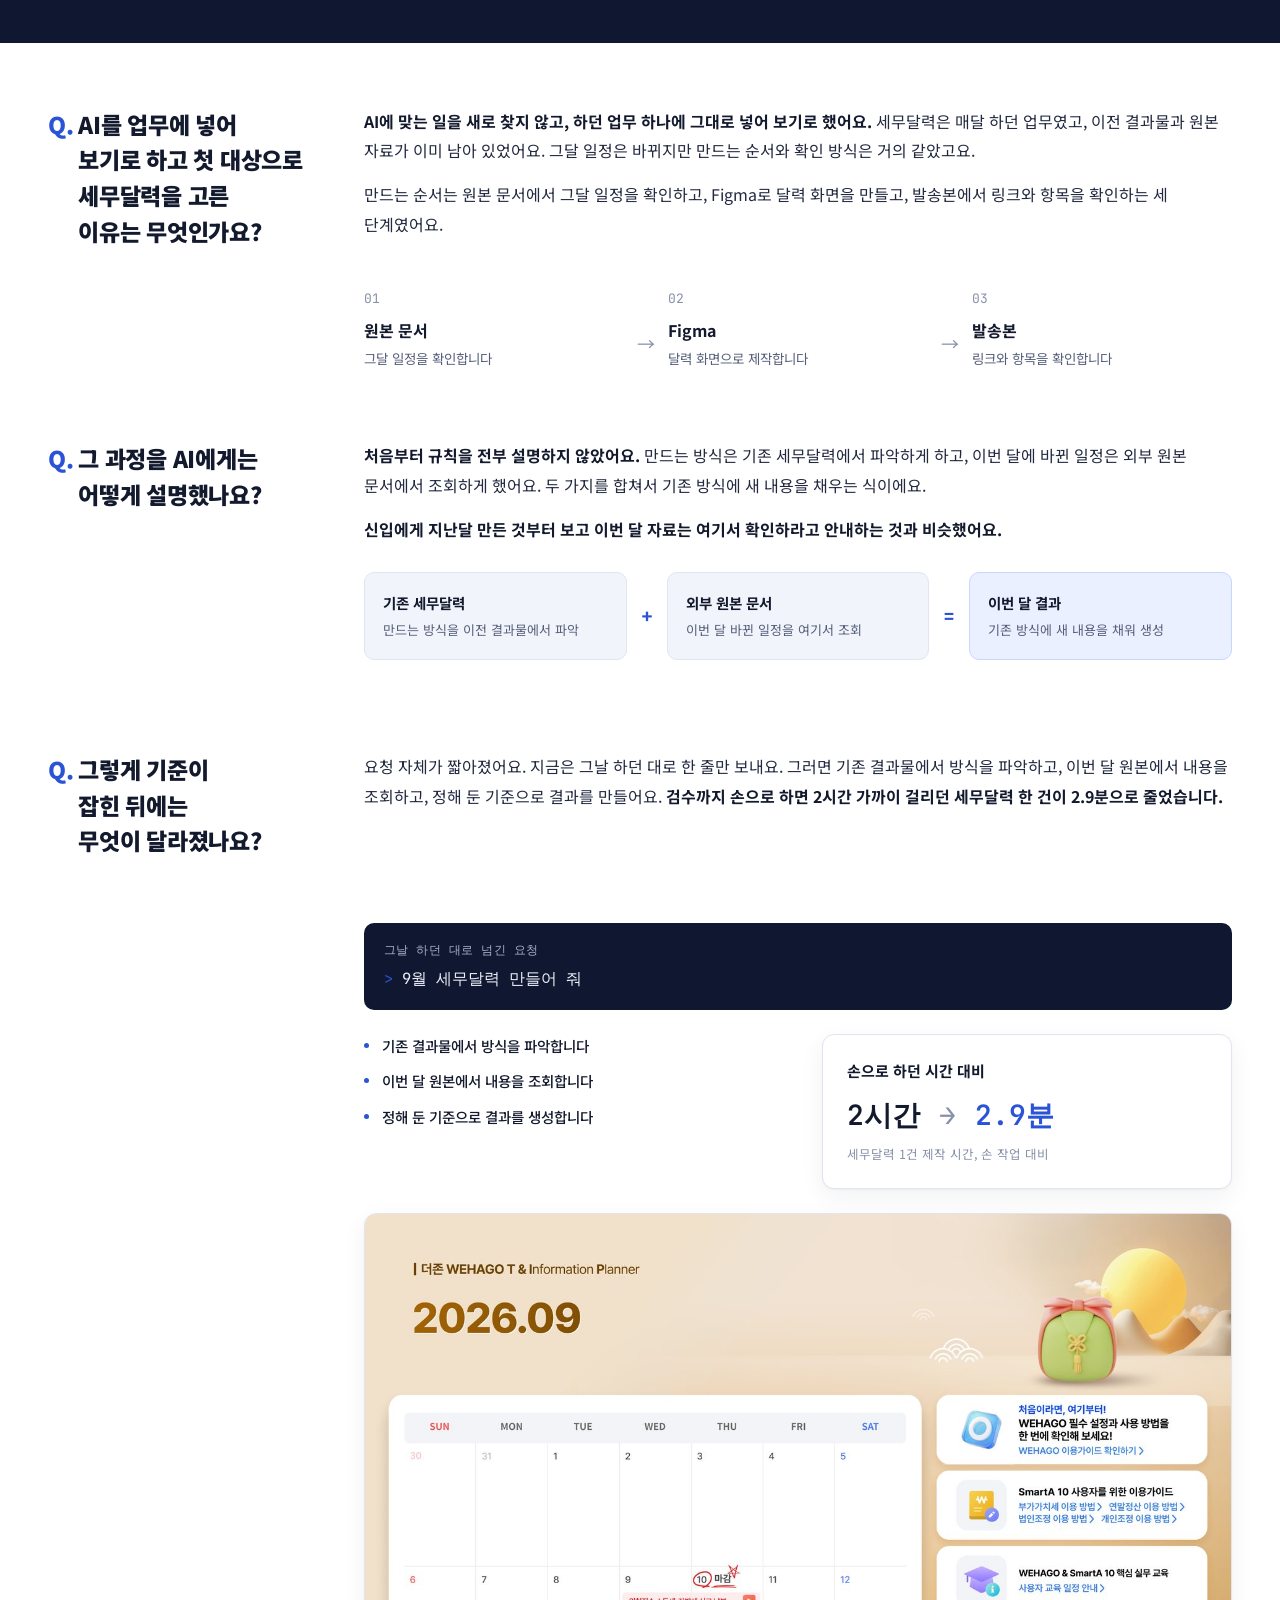
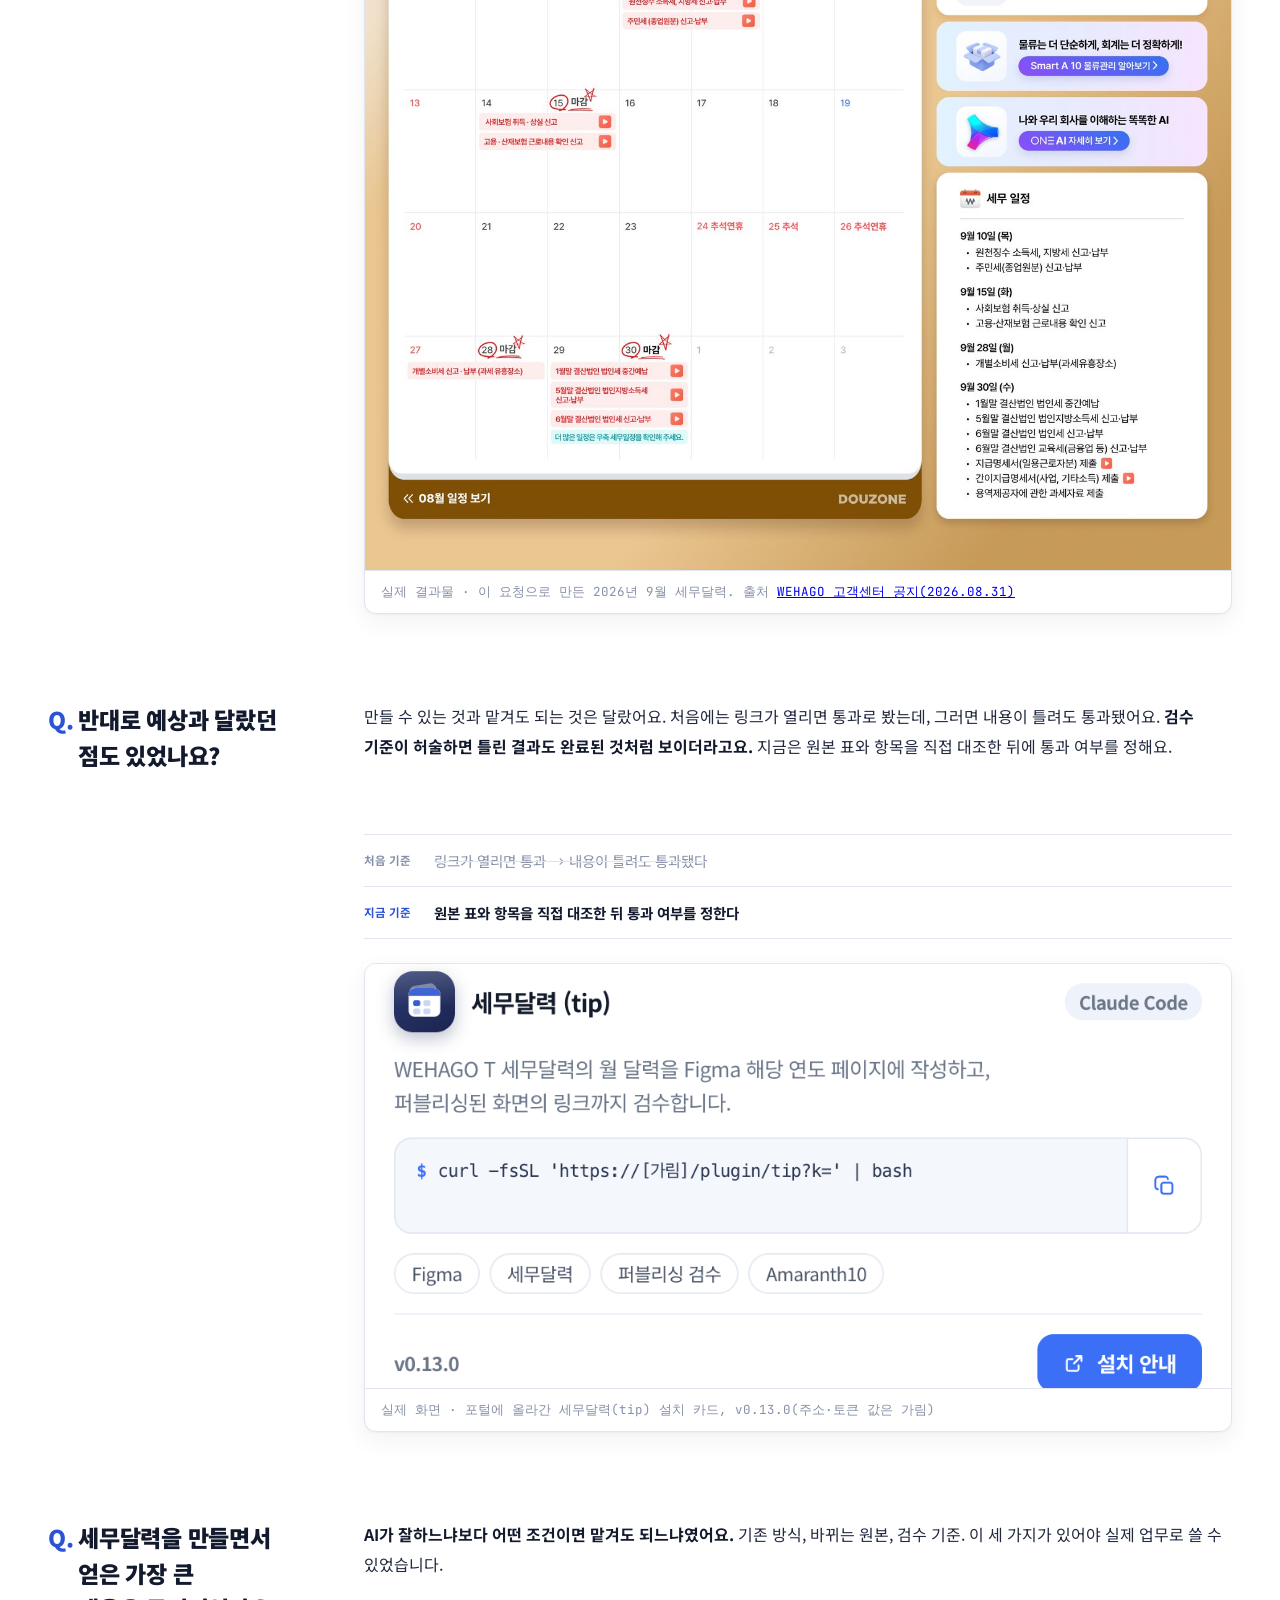
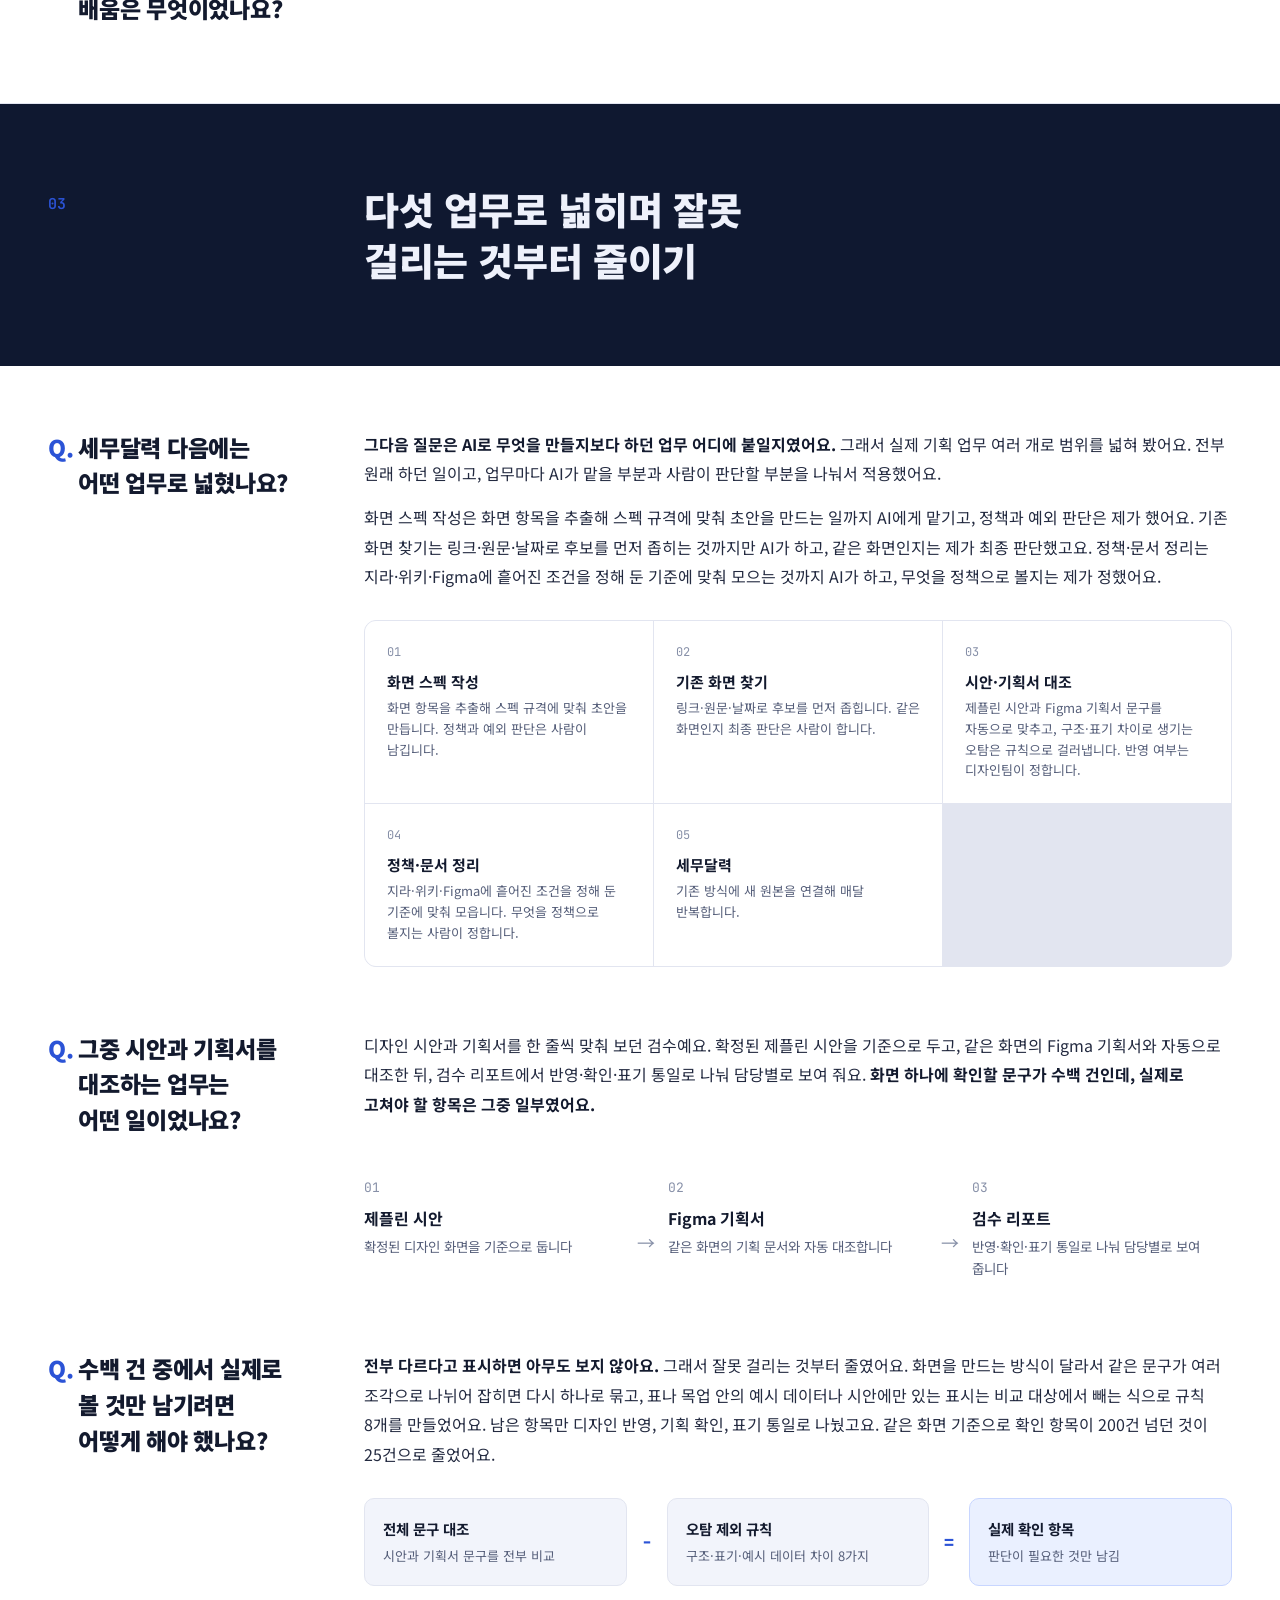
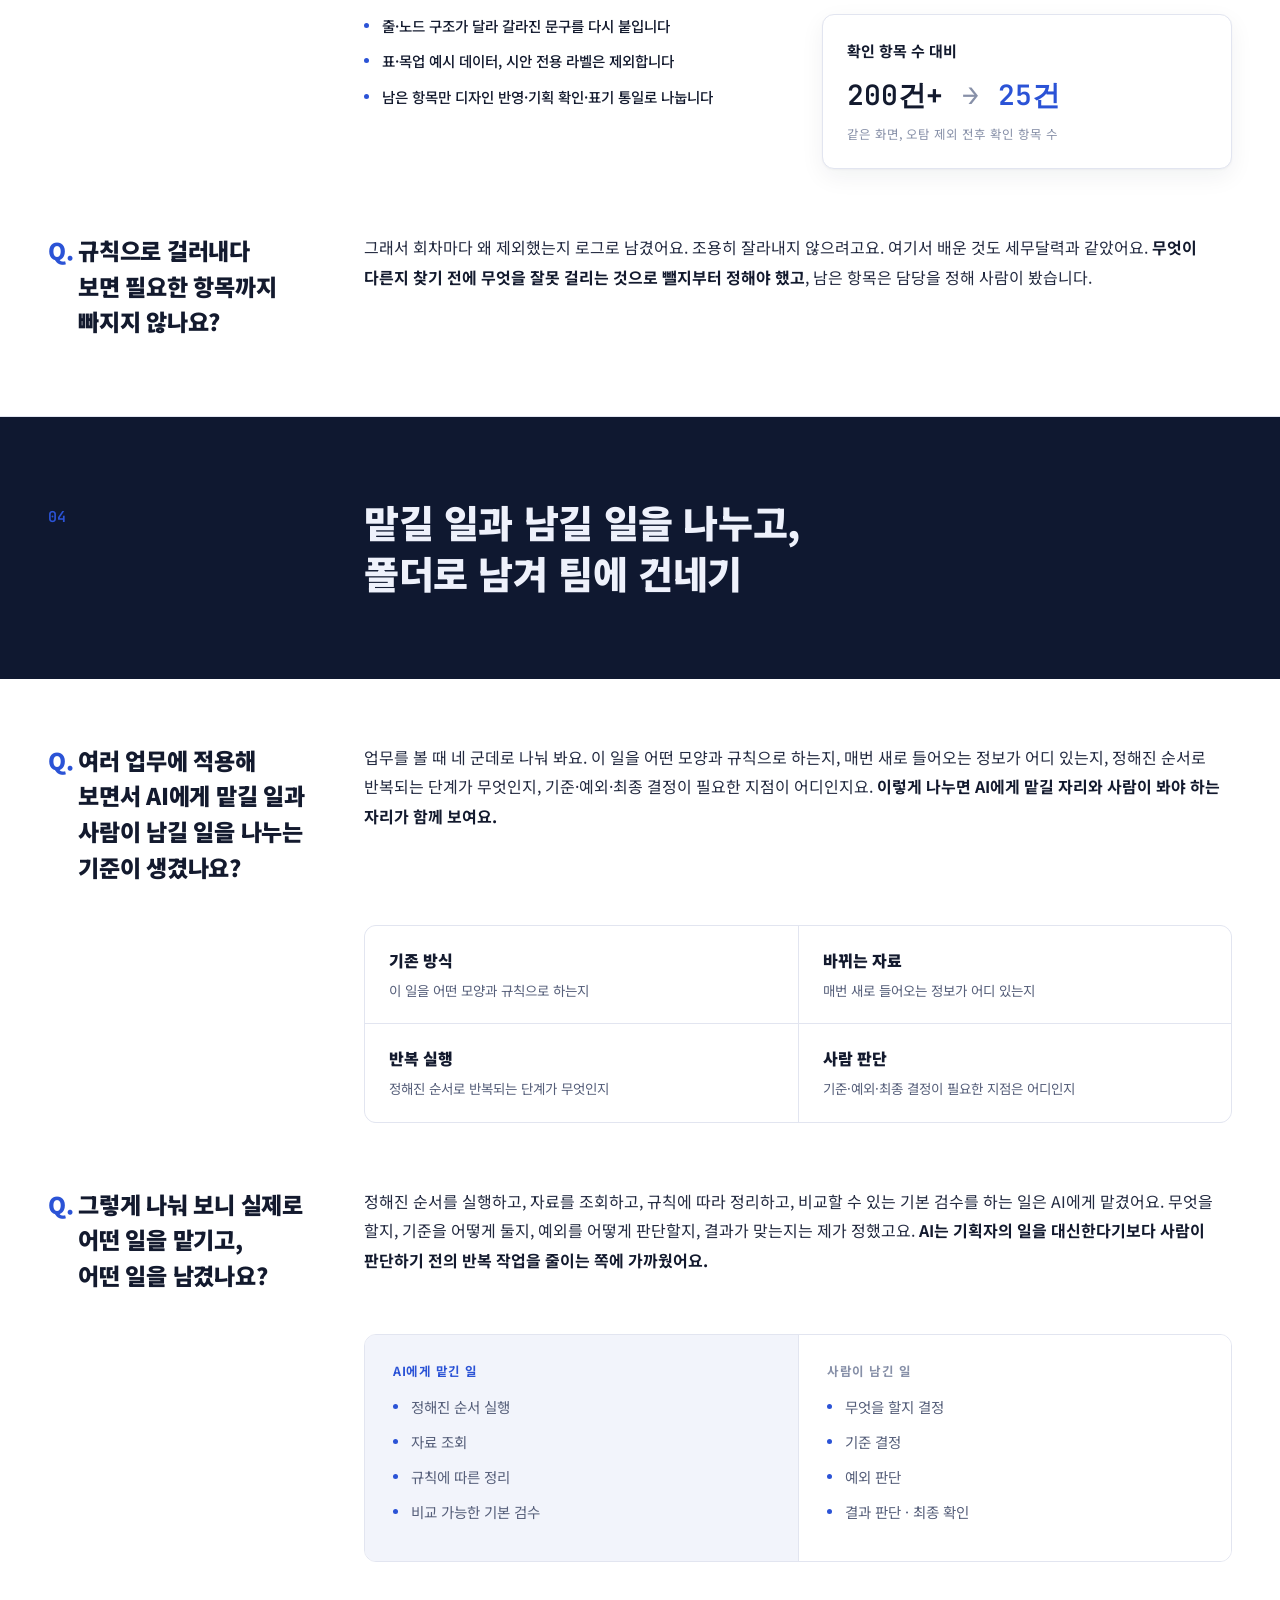
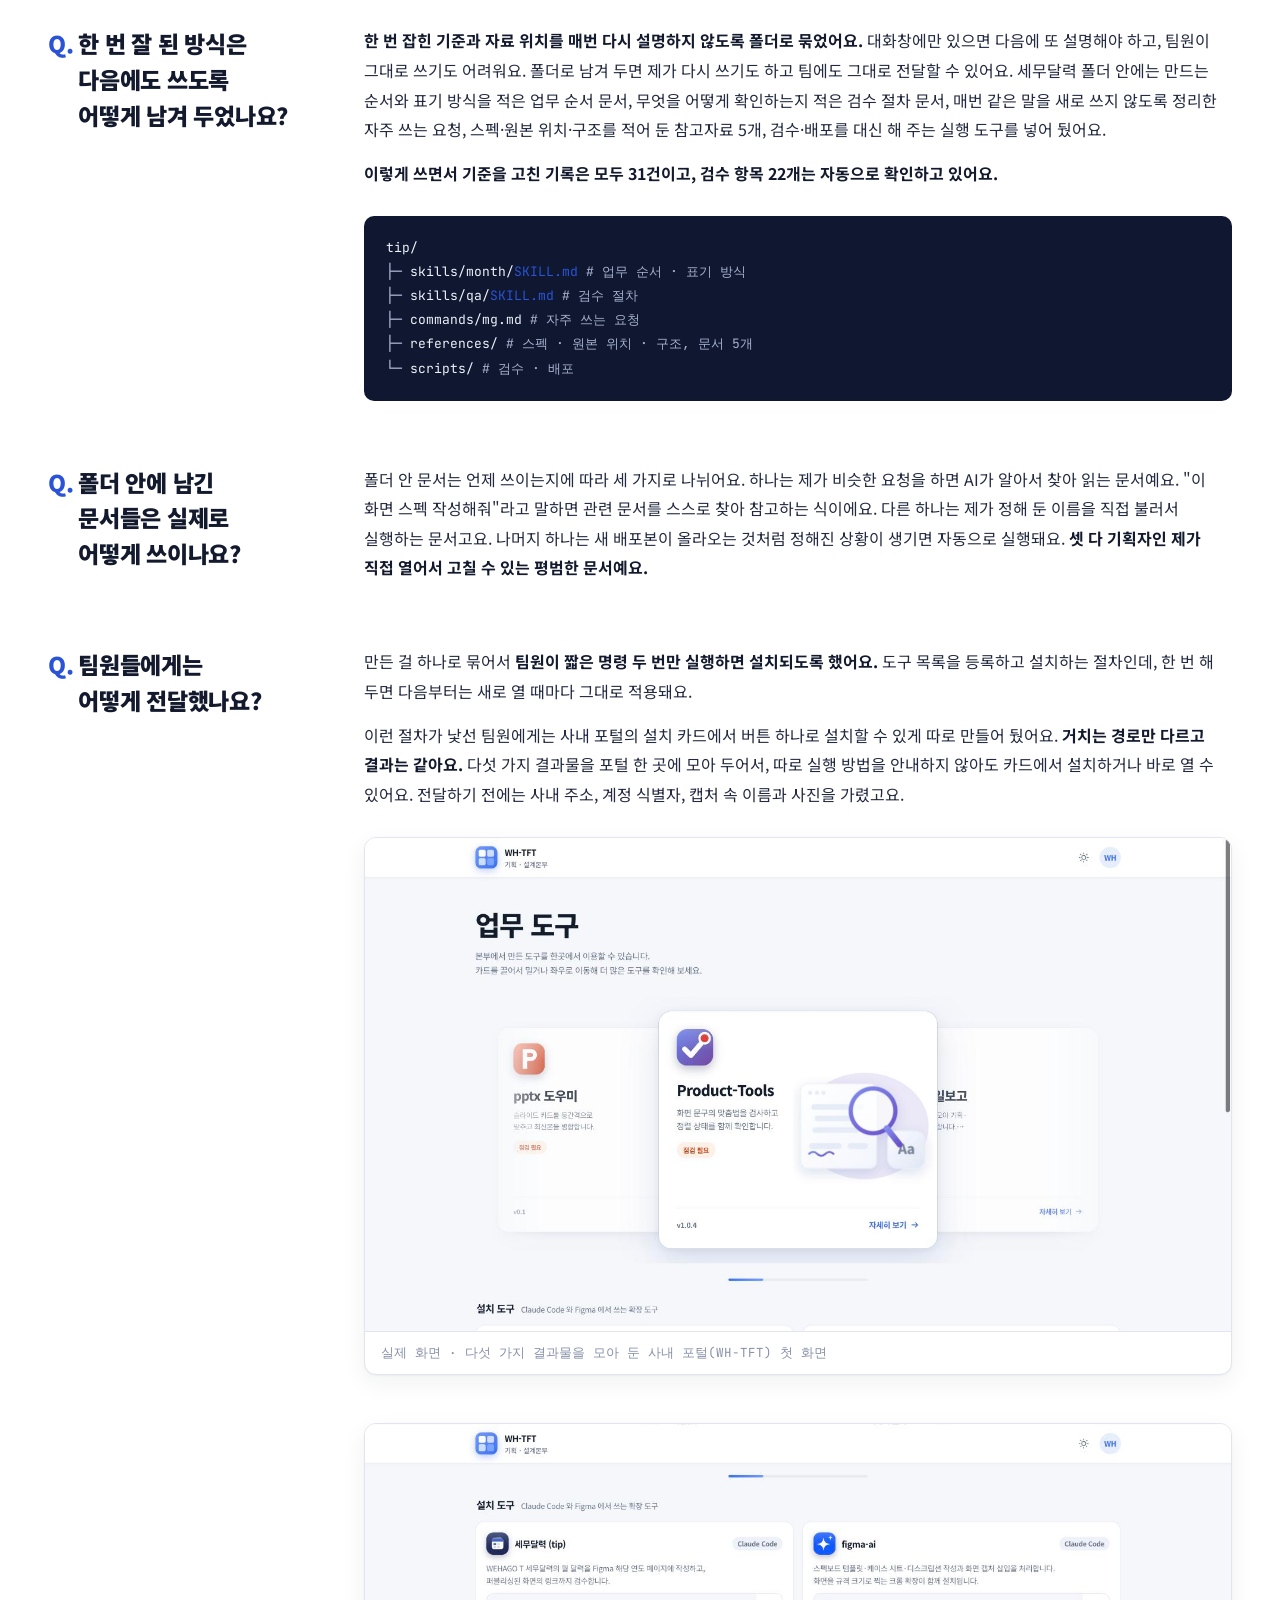
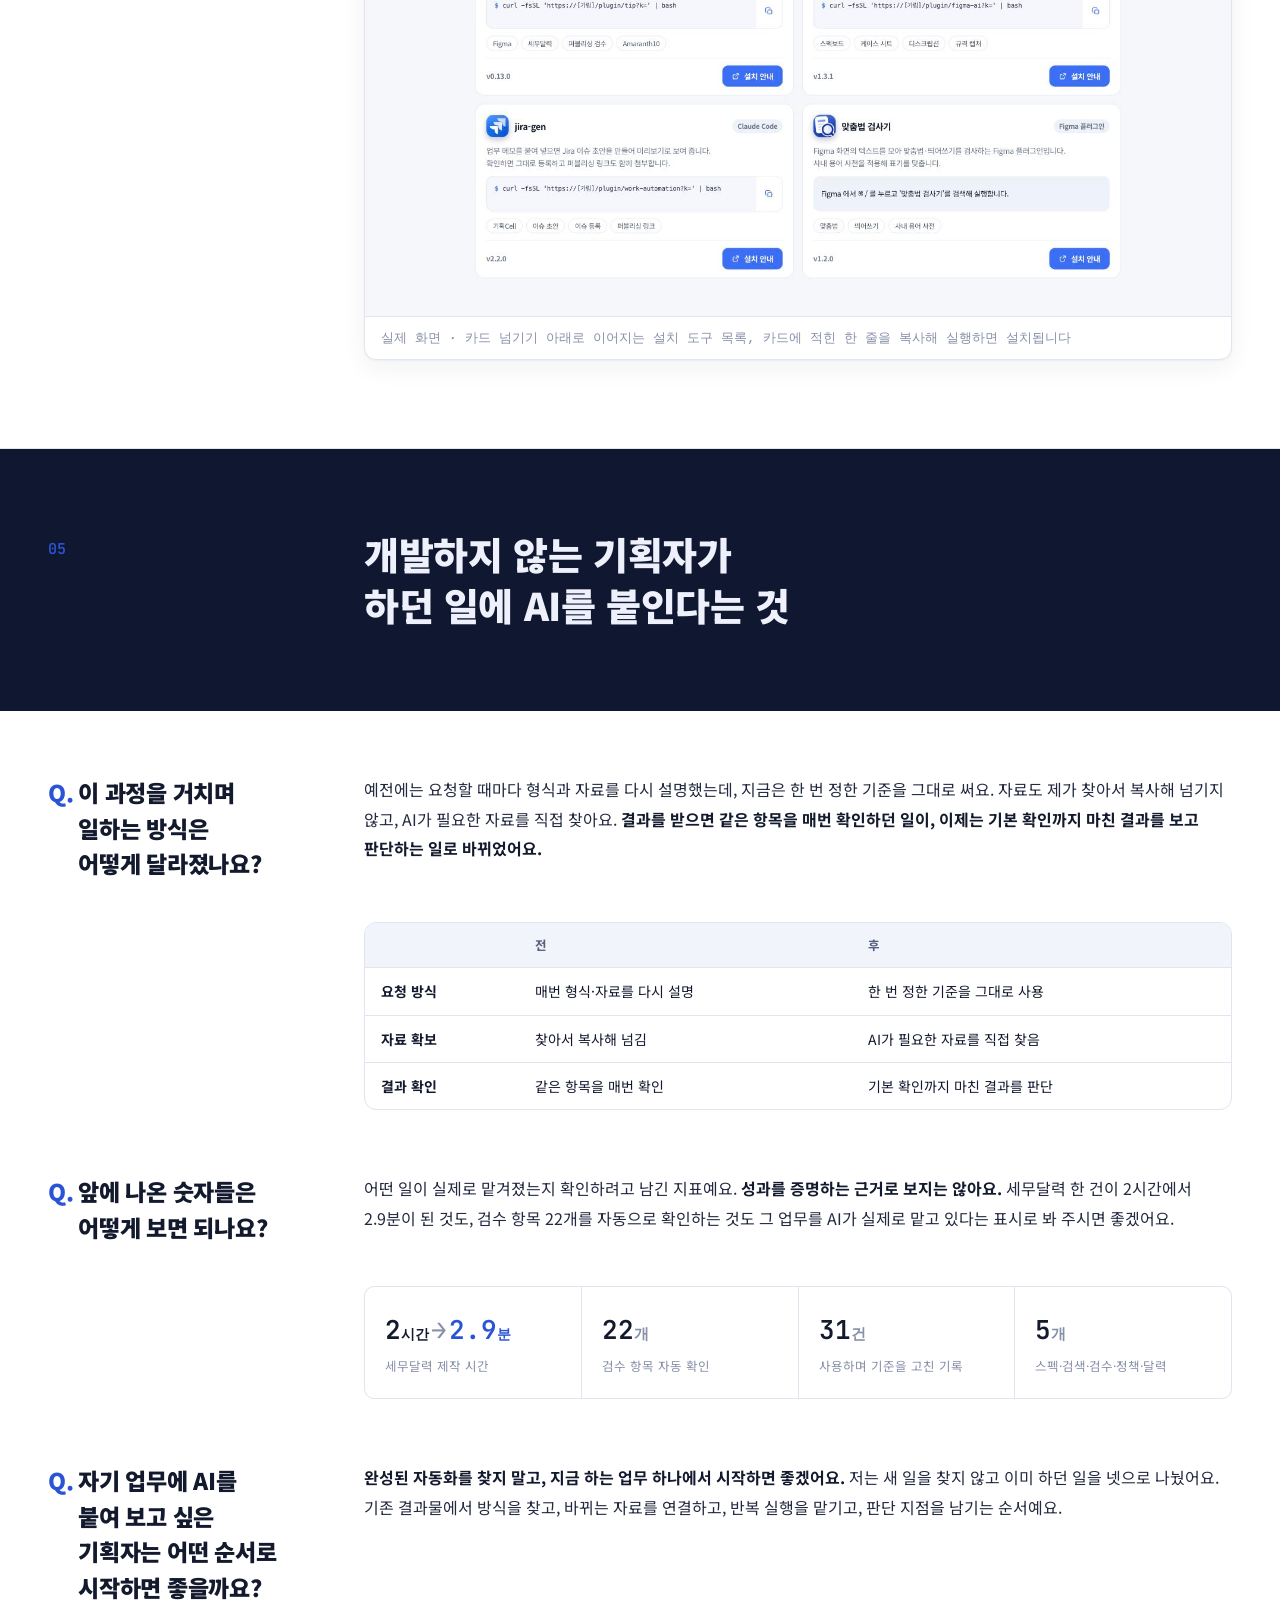
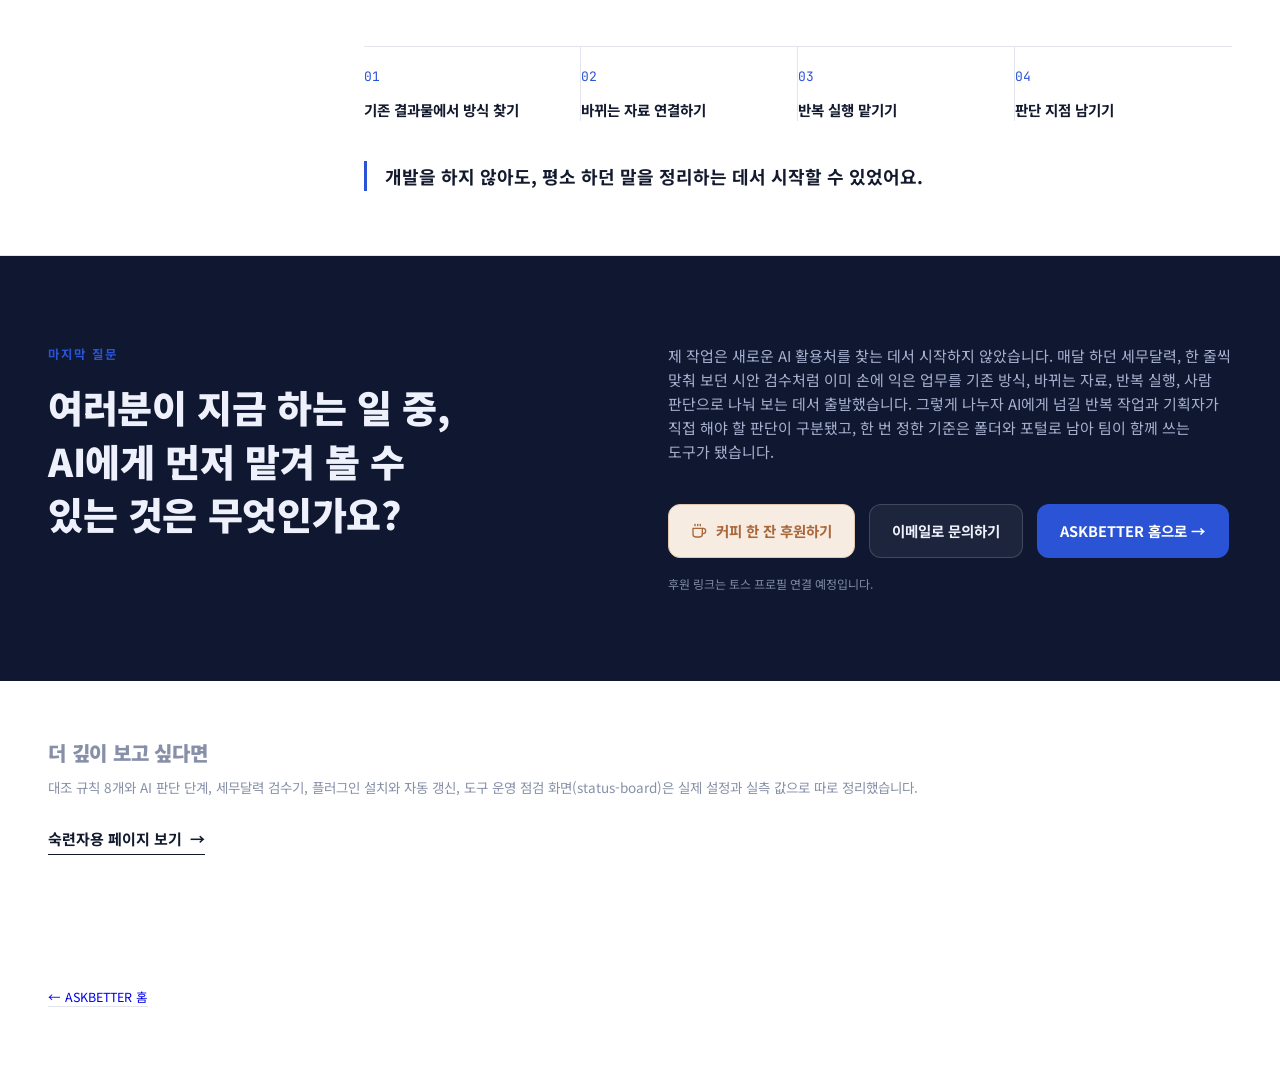
==== commit 1b91832a: "case-study·deep-dive 반복 인라인 스타일을 story.css 클래스로 정리 두 페이지에 같은 인라인 style이 여러 번 똑같이 반복되고 있었다. stat-stri" ====
--- a/case-study.html
+++ b/case-study.html
@@ -55,10 +55,10 @@
       </div>
 
       <div class="stat-strip">
-        <div class="stat"><div class="n">5<span style="font-size:15px;color:var(--ink-faint);">개</span></div><div class="l">실제로 적용해 본 업무</div></div>
-        <div class="stat"><div class="n">2<span style="font-size:14px;">시간</span><span class="arrow">→</span><span class="to">2.9<span style="font-size:14px;">분</span></span></div><div class="l">세무달력 1건 제작 시간</div></div>
-        <div class="stat"><div class="n">22<span style="font-size:15px;color:var(--ink-faint);">개</span></div><div class="l">자동으로 확인하는 검수 항목</div></div>
-        <div class="stat"><div class="n">31<span style="font-size:15px;color:var(--ink-faint);">건</span></div><div class="l">사용하며 기준을 고친 기록</div></div>
+        <div class="stat"><div class="n">5<span class="unit-muted">개</span></div><div class="l">실제로 적용해 본 업무</div></div>
+        <div class="stat"><div class="n">2<span class="unit">시간</span><span class="arrow">→</span><span class="to">2.9<span class="unit">분</span></span></div><div class="l">세무달력 1건 제작 시간</div></div>
+        <div class="stat"><div class="n">22<span class="unit-muted">개</span></div><div class="l">자동으로 확인하는 검수 항목</div></div>
+        <div class="stat"><div class="n">31<span class="unit-muted">건</span></div><div class="l">사용하며 기준을 고친 기록</div></div>
       </div>
     </div>
   </section>
@@ -182,7 +182,7 @@
           <div class="label">그날 하던 대로 넘긴 요청</div>
           <div class="cmd">9월 세무달력 만들어 줘</div>
         </div>
-        <div class="cols-2" style="margin-top:8px;align-items:start;">
+        <div class="cols-2" style="margin-top:8px;">
           <div>
             <ul class="bullets strong">
               <li>기존 결과물에서 방식을 파악합니다</li>
@@ -192,8 +192,8 @@
           </div>
           <div class="card">
             <div class="h">손으로 하던 시간 대비</div>
-            <div class="n mono" style="font-size:28px;font-weight:600;">2시간 <span style="color:var(--ink-faint);font-weight:400;">→</span> <span style="color:var(--accent-ink);">2.9분</span></div>
-            <div style="font-size:12.5px;color:var(--ink-faint);margin-top:6px;">세무달력 1건 제작 시간, 손 작업 대비</div>
+            <div class="n mono">2시간 <span class="arrow">→</span> <span class="to">2.9분</span></div>
+            <div class="cap">세무달력 1건 제작 시간, 손 작업 대비</div>
           </div>
         </div>
         <div class="shot">
@@ -271,7 +271,7 @@
           <div class="op">=</div>
           <div class="box result"><div class="t">실제 확인 항목</div><div class="d">판단이 필요한 것만 남김</div></div>
         </div>
-        <div class="cols-2" style="align-items:start;">
+        <div class="cols-2">
           <div>
             <ul class="bullets strong">
               <li>줄·노드 구조가 달라 갈라진 문구를 다시 붙입니다</li>
@@ -281,8 +281,8 @@
           </div>
           <div class="card">
             <div class="h">확인 항목 수 대비</div>
-            <div class="n mono" style="font-size:28px;font-weight:600;">200건+ <span style="color:var(--ink-faint);font-weight:400;">→</span> <span style="color:var(--accent-ink);">25건</span></div>
-            <div style="font-size:12.5px;color:var(--ink-faint);margin-top:6px;">같은 화면, 오탐 제외 전후 확인 항목 수</div>
+            <div class="n mono">200건+ <span class="arrow">→</span> <span class="to">25건</span></div>
+            <div class="cap">같은 화면, 오탐 제외 전후 확인 항목 수</div>
           </div>
         </div>
       </div>
@@ -403,10 +403,10 @@
         <p>어떤 일이 실제로 맡겨졌는지 확인하려고 남긴 지표예요. <strong>성과를 증명하는 근거로 보지는 않아요.</strong> 세무달력 한 건이 2시간에서 2.9분이 된 것도, 검수 항목 22개를 자동으로 확인하는 것도 그 업무를 AI가 실제로 맡고 있다는 표시로 봐 주시면 좋겠어요.</p>
       </div>
       <div class="stat-strip">
-        <div class="stat"><div class="n">2<span style="font-size:14px;">시간</span><span class="arrow">→</span><span class="to">2.9<span style="font-size:14px;">분</span></span></div><div class="l">세무달력 제작 시간</div></div>
-        <div class="stat"><div class="n">22<span style="font-size:15px;color:var(--ink-faint);">개</span></div><div class="l">검수 항목 자동 확인</div></div>
-        <div class="stat"><div class="n">31<span style="font-size:15px;color:var(--ink-faint);">건</span></div><div class="l">사용하며 기준을 고친 기록</div></div>
-        <div class="stat"><div class="n">5<span style="font-size:15px;color:var(--ink-faint);">개</span></div><div class="l">스펙·검색·검수·정책·달력</div></div>
+        <div class="stat"><div class="n">2<span class="unit">시간</span><span class="arrow">→</span><span class="to">2.9<span class="unit">분</span></span></div><div class="l">세무달력 제작 시간</div></div>
+        <div class="stat"><div class="n">22<span class="unit-muted">개</span></div><div class="l">검수 항목 자동 확인</div></div>
+        <div class="stat"><div class="n">31<span class="unit-muted">건</span></div><div class="l">사용하며 기준을 고친 기록</div></div>
+        <div class="stat"><div class="n">5<span class="unit-muted">개</span></div><div class="l">스펙·검색·검수·정책·달력</div></div>
       </div>
 
       <h3 class="q">자기 업무에 AI를 붙여 보고 싶은 기획자는 어떤 순서로 시작하면 좋을까요?</h3>
@@ -452,8 +452,8 @@
   </section>
 
   <footer class="pagefoot">
-    <div class="wrap narrow" style="display:flex; justify-content:space-between; flex-wrap:wrap; gap:10px;">
-      <span><a href="index.html" style="text-decoration:none; border-bottom:1px solid var(--line);">← ASKBETTER 홈</a></span>
+    <div class="wrap narrow">
+      <span><a href="index.html">← ASKBETTER 홈</a></span>
     </div>
   </footer>
 
--- a/assets/story.css
+++ b/assets/story.css
@@ -110,9 +110,12 @@
   background:var(--surface); padding:22px 20px;
 }
 .stat .n{ font-family:'JetBrains Mono', monospace; font-size:26px; font-weight:600; color:var(--ink); }
-.stat .n .arrow{ color:var(--ink-faint); font-weight:400; margin:0 2px; }
-.stat .n .to{ color:var(--accent-ink); }
+.stat .n .unit{ font-size:14px; }
+.stat .n .unit-muted{ font-size:15px; color:var(--ink-faint); }
 .stat .l{ margin-top:6px; font-size:12.5px; color:var(--ink-faint); }
+/* 숫자 강조 표기(2시간→2.9분). .stat .n 과 .card .n 이 같이 쓴다 */
+.n .arrow{ color:var(--ink-faint); font-weight:400; margin:0 2px; }
+.n .to{ color:var(--accent-ink); }
 @media (max-width:760px){ .stat-strip{ grid-template-columns:1fr 1fr; } }
 
 .context-list{ border-top:1px solid var(--line); }
@@ -147,7 +150,7 @@
 .section h3{ font-size:23px; max-width:640px; margin-bottom:12px; }
 .section .lede{ font-size:15px; color:var(--ink-soft); max-width:580px; margin-bottom:36px; }
 
-.cols-2{ display:grid; grid-template-columns:1fr 1fr; gap:48px; }
+.cols-2{ display:grid; grid-template-columns:1fr 1fr; gap:48px; align-items:start; }
 .cols-3{ display:grid; grid-template-columns:repeat(3,1fr); gap:24px; }
 @media (max-width:760px){ .cols-2, .cols-3{ grid-template-columns:1fr; gap:28px; } }
 
@@ -166,6 +169,8 @@
   box-shadow:var(--shadow);
 }
 .card .h{ font-weight:700; font-size:15px; margin-bottom:10px; }
+.card .n{ font-size:28px; font-weight:600; }
+.card .cap{ font-size:12.5px; color:var(--ink-faint); margin-top:6px; }
 
 /* process flow */
 .flow{ display:flex; align-items:stretch; gap:0; margin:8px 0 8px; }
@@ -299,6 +304,7 @@
 
 footer.pagefoot{ padding:36px 0 64px; font-size:12.5px; color:var(--ink-faint); }
 footer.pagefoot .wrap{ display:flex; justify-content:space-between; flex-wrap:wrap; gap:10px; }
+footer.pagefoot a{ text-decoration:none; border-bottom:1px solid var(--line); }
 
 
 /* ---------- Closing CTA row ---------- */
@@ -381,3 +387,6 @@
 .tbl-wrap td.nm{ font-weight:700; white-space:nowrap; }
 
 .endline{ margin-top:40px; font-size:18px; font-weight:700; line-height:1.7; padding-left:18px; border-left:3px solid var(--accent); }
+
+/* 표·통계 다음에 오는 블록처럼 자동 여백(.a + *) 규칙이 안 닿는 자리에 쓰는 여백 */
+.mt28{ margin-top:28px; }
